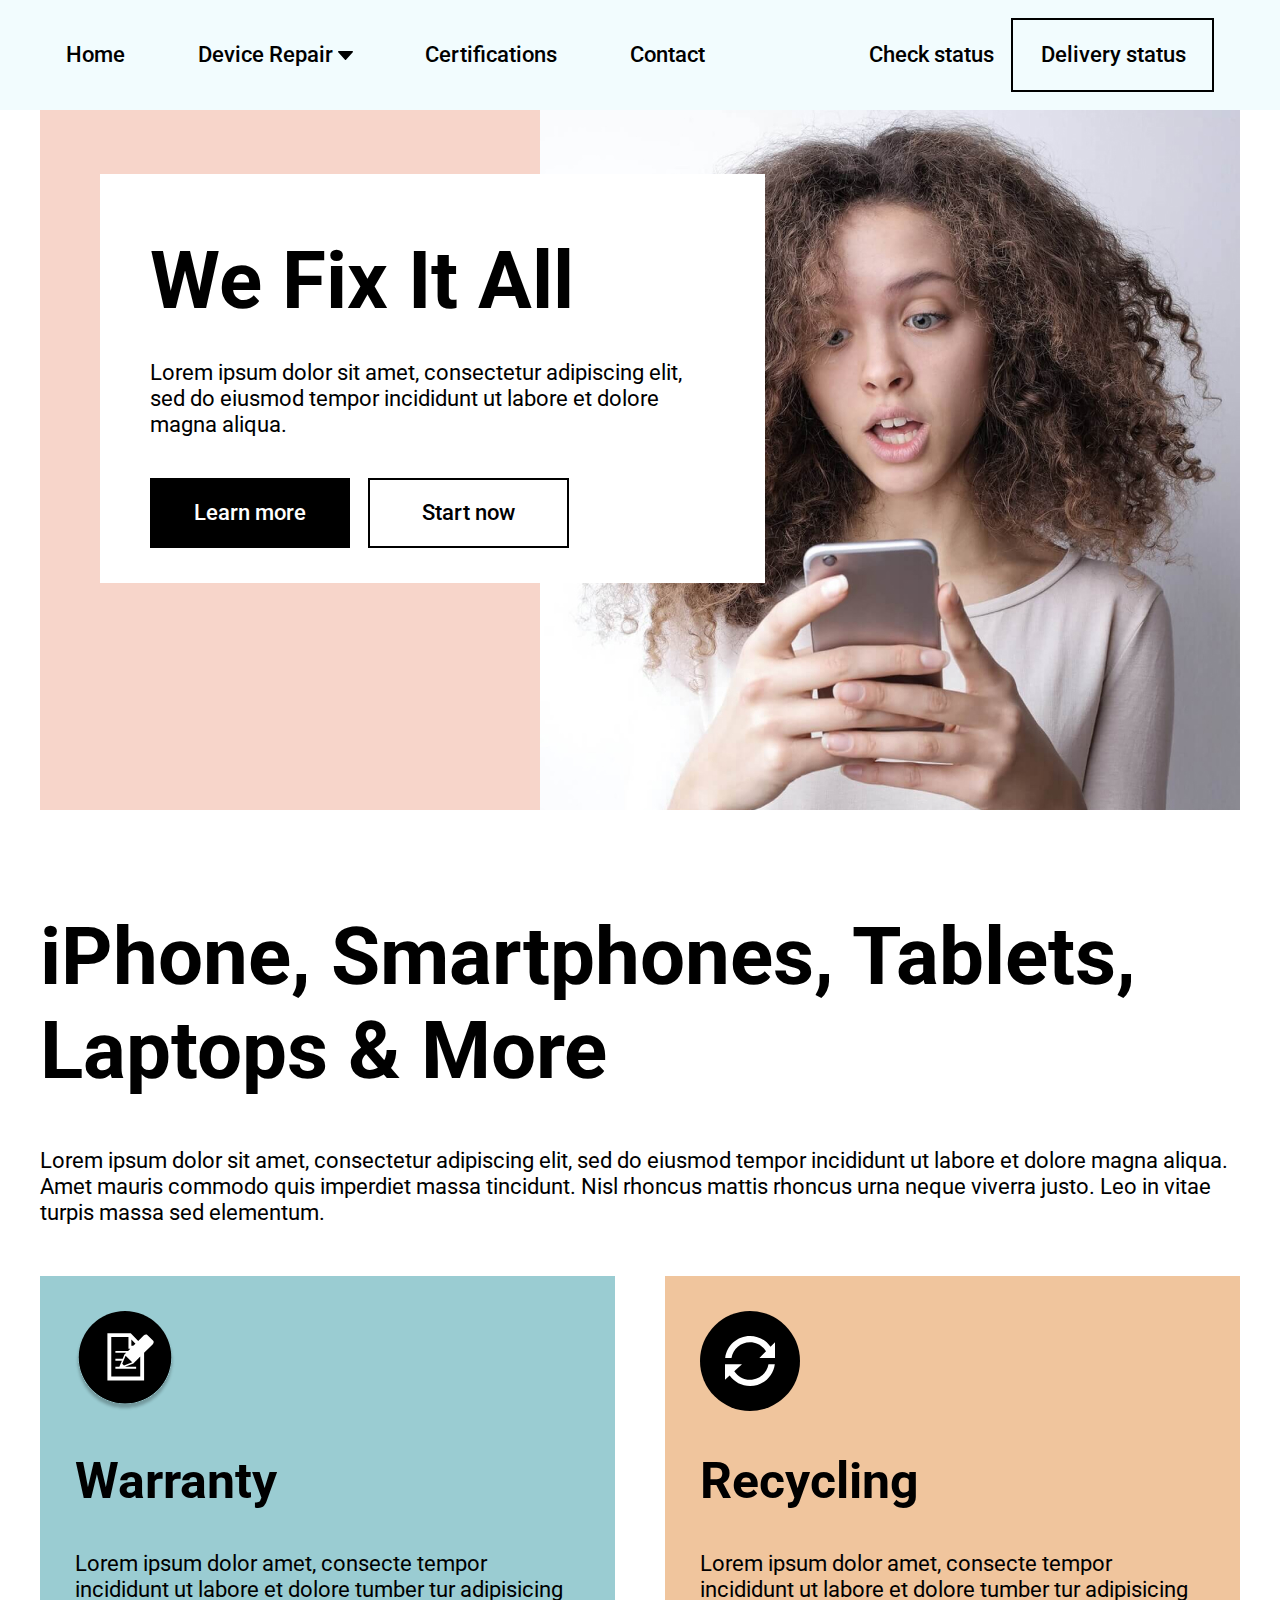
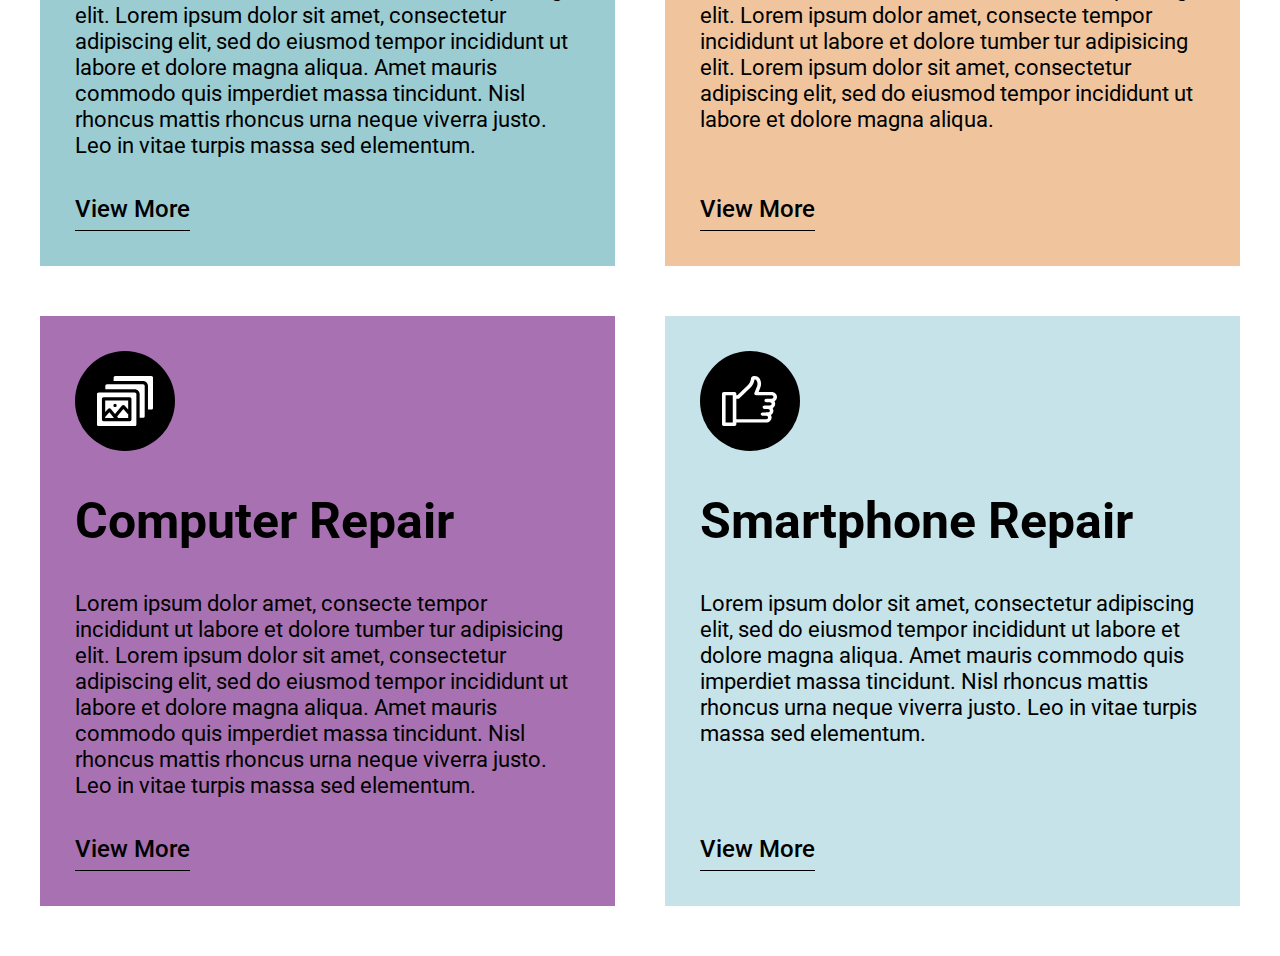
==== index.html @ 1bab93e0 "Made responsive design of cards section" ====
<!DOCTYPE html>
<html lang="en">
<head>
	<meta charset="UTF-8">
	<meta http-equiv="X-UA-Compatible" content="IE=edge">
	<meta name="viewport" content="width=device-width, initial-scale=1.0">
	<meta name="description" content="A webpage about fixing laptops, mobile phones and tablets">
	<title>We Fix It All</title>

	<link rel="preconnect" href="https://fonts.googleapis.com">
	<link rel="preconnect" href="https://fonts.gstatic.com" crossorigin>
	<link href="https://fonts.googleapis.com/css2?family=Roboto:wght@400;500;700&display=swap" rel="stylesheet">

	<link rel="stylesheet" href="css/style.min.css">
</head>
<body>

	<header class="header">
			<div class="container">
				<div class="header__inner">
					<div class="header__menu menu">
						<!-- <a class="menu__list-link" href="#">Home</a> -->
						<nav class="menu__body">
							<ul class="menu__list">
								<li class="menu__list-item">
									<a class="menu__list-link" href="#">Home</a>
								</li>
								<li class="menu__list-item menu__list-item--sublist">
									<a class="menu__list-link" href="#">Device Repair</a>
									<img class="menu__arrow" src="images/header/arrow-down.svg" alt="image">
									<ul class="menu__sublist">
										<li class="menu__sublist-item">
											<a class="menu__sublist-link" href="#">iPhone</a>
										</li>
										<li class="menu__sublist-item">
											<a class="menu__sublist-link" href="#">Google</a>
										</li>
										<li class="menu__sublist-item">
											<a class="menu__sublist-link" href="#">All Smartphones</a>
										</li>
										<li class="menu__sublist-item">
											<a class="menu__sublist-link" href="#">Tablet</a>
										</li>
										<li class="menu__sublist-item">
											<a class="menu__sublist-link" href="#">Computer</a>
										</li>
										<li class="menu__sublist-item">
											<a class="menu__sublist-link" href="#">Game Console</a>
										</li>
										<li class="menu__sublist-item">
											<a class="menu__sublist-link" href="#">Gadgets</a>
										</li>
									</ul>
									<!-- /ul.menu__sublist -->
								</li>
								<li class="menu__list-item">
									<a class="menu__list-link" href="#">Certifications</a>
								</li>
								<li class="menu__list-item">
									<a class="menu__list-link" href="#">Contact</a>
								</li>
							</ul>
							<!-- /menu__list -->
						</nav>
						<!-- /nav.menu__body -->

						<div class="header__buttons">
							<a class="header__btn header__btn--transparent" href="#">Check status</a>
							<a class="header__btn header__btn--border" href="#">Delivery status</a>
						</div>
						<!-- /header__buttons -->
						<div class="menu__burger-icon">
							<span></span>
						</div>
						<!-- /menu__icon -->
					</div>
					<!-- /header__menu -->
			</div>
			<!-- /header__inner -->
		</div>
		<!-- /container -->
	</header>
	<!-- /header.header -->

	<div class="mobile-menu">
		<nav class="mobile-menu__body">
			<ul class="mobile-menu__list">
				<li class="mobile-menu__list-item">
					<a class="mobile-menu__list-link" href="#">Home</a>
				</li>
				<li class="mobile-menu__list-item mobile-menu__list-item--sublist">
					<a class="mobile-menu__list-link" href="#">Device Repair</a>
					<img class="mobile-menu__arrow" src="images/header/arrow-down.svg" alt="image">
					<ul class="mobile-menu__sublist">
						<li class="mobile-menu__sublist-item">
							<a class="mobile-menu__sublist-link" href="#">iPhone</a>
						</li>
						<li class="mobile-menu__sublist-item">
							<a class="mobile-menu__sublist-link" href="#">Google</a>
						</li>
						<li class="mobile-menu__sublist-item">
							<a class="mobile-menu__sublist-link" href="#">All Smartphones</a>
						</li>
						<li class="mobile-menu__sublist-item">
							<a class="mobile-menu__sublist-link" href="#">Tablet</a>
						</li>
						<li class="mobile-menu__sublist-item">
							<a class="mobile-menu__sublist-link" href="#">Computer</a>
						</li>
						<li class="mobile-menu__sublist-item">
							<a class="mobile-menu__sublist-link" href="#">Game Console</a>
						</li>
						<li class="mobile-menu__sublist-item">
							<a class="mobile-menu__sublist-link" href="#">Gadgets</a>
						</li>
					</ul>
					<!-- /ul.mobile-menu__sublist -->
				</li>
				<li class="mobile-menu__list-item">
					<a class="mobile-menu__list-link" href="#">Certifications</a>
				</li>
				<li class="mobile-menu__list-item">
					<a class="mobile-menu__list-link" href="#">Contact</a>
				</li>
			</ul>
			<!-- /menu__list -->
		</nav>
		<!-- /nav.menu__body -->
	
		<div class="mobile-menu__buttons">
			<a class="mobile-menu__btn mobile-menu__btn--transparent" href="#">Check status</a>
			<a class="mobile-menu__btn mobile-menu__btn--border" href="#">Delivery status</a>
		</div>
		<!-- /mobile-menu__buttons -->
	</div>
	<!-- /mobile__menu -->

	<main class="main">

		<section class="hero">
			<div class="container">
				<div class="hero__inner">
					<div class="hero__box">
						<div class="hero__item hero__item--pink"></div>
						<div class="hero__item">
							<img class="hero__item-img" src="images/hero/1.jpg" alt="image">
						</div>
						<!-- /hero__item -->
					</div>
					<!-- /hero__box -->
					<div class="hero__info">
						<h1 class="hero__title title">We Fix It All</h1>
						<p class="hero__text text">Lorem ipsum dolor sit amet, consectetur adipiscing elit, sed do eiusmod tempor incididunt ut labore et dolore magna aliqua.</p>
						<div class="hero__buttons">
							<a class="hero__btn hero__btn-black" href="#">Learn more</a>
							<a class="hero__btn hero__btn-white" href="#">Start now</a>
						</div>
						<!-- /hero__buttons -->
					</div>
					<!-- /hero__info -->
				</div>
				<!-- /hero__inner -->
			</div>
			<!-- /container -->
		</section>
		<!-- /section.hero -->

		<section class="cards">
			<div class="container">
				<h2 class="cards__title title">iPhone, Smartphones, Tablets, Laptops & More</h2>
				<p class="cards__text text">Lorem ipsum dolor sit amet, consectetur adipiscing elit, sed do eiusmod  tempor incididunt ut labore et dolore magna aliqua. Amet mauris commodo  quis imperdiet massa tincidunt. Nisl rhoncus mattis rhoncus urna neque viverra justo.  Leo in vitae turpis massa sed elementum.</p>
		
				<div class="cards__items">
					<div class="cards__item cards__item--darkgreen">
						<img class="cards__item-logo" src="images/cards/1.svg" alt="image">
						<h3 class="cards__item-title">Warranty</h3>
						<p class="cards__item-text text">Lorem ipsum dolor amet, consecte tempor incididunt ut labore et dolore tumber tur adipisicing elit. Lorem ipsum dolor sit amet, consectetur adipiscing elit, sed do eiusmod tempor incididunt ut labore et dolore magna aliqua. Amet mauris commodo quis imperdiet massa tincidunt. Nisl rhoncus mattis rhoncus urna neque viverra justo. Leo in vitae turpis massa sed elementum.</p>
						<a class="cards__item-link" href="#">View More</a>
					</div>
					<!-- /cards__item -->
					<div class="cards__item cards__item--orange">
						<img class="cards__item-logo" src="images/cards/2.svg" alt="image">
						<h3 class="cards__item-title">Recycling</h3>
						<p class="cards__item-text text">Lorem ipsum dolor amet, consecte tempor incididunt ut labore et dolore tumber tur adipisicing elit. Lorem ipsum dolor amet, consecte tempor incididunt ut labore et dolore tumber tur adipisicing elit. Lorem ipsum dolor sit amet, consectetur adipiscing elit, sed do eiusmod tempor incididunt ut labore et dolore magna aliqua.</p>
						<a class="cards__item-link" href="#">View More</a>
					</div>
					<!-- /cards__item -->
					<div class="cards__item cards__item--purple">
						<img class="cards__item-logo" src="images/cards/3.svg" alt="image">
						<h3 class="cards__item-title">Computer Repair</h3>
						<p class="cards__item-text text">Lorem ipsum dolor amet, consecte tempor incididunt ut labore et dolore tumber tur adipisicing elit.
							Lorem ipsum dolor sit amet, consectetur adipiscing elit, sed do eiusmod tempor incididunt ut labore et dolore magna aliqua. Amet mauris commodo quis imperdiet massa tincidunt. Nisl rhoncus mattis rhoncus urna neque viverra justo. Leo in vitae turpis massa sed elementum.</p>
						<a class="cards__item-link" href="#">View More</a>
					</div>
					<!-- /cards__item -->
					<div class="cards__item cards__item--lightgreen">
						<img class="cards__item-logo" src="images/cards/4.svg" alt="image">
						<h3 class="cards__item-title">Smartphone Repair</h3>
						<p class="cards__item-text text">Lorem ipsum dolor sit amet, consectetur adipiscing elit, sed do eiusmod tempor incididunt ut labore et dolore magna aliqua. Amet mauris commodo quis imperdiet massa tincidunt. Nisl rhoncus mattis rhoncus urna neque viverra justo. Leo in vitae turpis massa sed elementum.</p>
						<a class="cards__item-link" href="#">View More</a>
					</div>
					<!-- /cards__item -->
				</div>
				<!-- /cards__items -->
			</div>
			<!-- /container -->
		</section>
		<!-- /section.cards -->

	</main>
	<!-- /main.main -->
	
	

	<script src="js/main.min.js"></script>
</body>
</html>
---- css/style.min.css ----
.slick-slider{position:relative;display:block;-webkit-box-sizing:border-box;box-sizing:border-box;-webkit-user-select:none;-moz-user-select:none;-ms-user-select:none;user-select:none;-webkit-touch-callout:none;-khtml-user-select:none;-ms-touch-action:pan-y;touch-action:pan-y;-webkit-tap-highlight-color:transparent}.slick-list{position:relative;display:block;overflow:hidden;margin:0;padding:0}.slick-list:focus{outline:none}.slick-list.dragging{cursor:pointer;cursor:hand}.slick-slider .slick-track,.slick-slider .slick-list{-webkit-transform:translate3d(0, 0, 0);-ms-transform:translate3d(0, 0, 0);transform:translate3d(0, 0, 0)}.slick-track{position:relative;top:0;left:0;display:block;margin-left:auto;margin-right:auto}.slick-track:before,.slick-track:after{display:table;content:''}.slick-track:after{clear:both}.slick-loading .slick-track{visibility:hidden}.slick-slide{display:none;float:left;height:100%;min-height:1px}[dir='rtl'] .slick-slide{float:right}.slick-slide img{display:block}.slick-slide.slick-loading img{display:none}.slick-slide.dragging img{pointer-events:none}.slick-initialized .slick-slide{display:block}.slick-loading .slick-slide{visibility:hidden}.slick-vertical .slick-slide{display:block;height:auto;border:1px solid transparent}.slick-arrow.slick-hidden{display:none}

.hero__title,.cards__title,.gudget__title,.services__title,.clients__title,.repairs__title,.contact__title{font-size:80px;line-height:94px;font-weight:700}.hero__text,.cards__text,.cards__item-text,.gudget__text,.gudget__subtitle,.services__text,.services__picture-text,.repairs__text{font-weight:400;font-size:22px;line-height:26px}.cards__item-link,.services__link,.clients__link,.repairs__link{position:relative;font-weight:500;font-size:24px;line-height:28px;padding-bottom:8px;color:#000}html{-webkit-box-sizing:border-box;box-sizing:border-box}*,*::after,*::before{-webkit-box-sizing:inherit;box-sizing:inherit}ul[class],ol[class]{padding:0}body,h1,h2,h3,h4,h5,h6,p,ul,ol,li,figure,figcaption,blockquote,dl,dd{margin:0}ul[class]{list-style:none}img{max-width:100%;display:block}input,button,textarea,select{font:inherit}a{text-decoration:none}html{scroll-behavior:smooth}body{font-family:"Roboto",sans-serif;font-size:22px;color:#000;line-height:26px}.container{max-width:1230px;margin:0 auto;padding:0 15px}.lock{overflow:hidden}.mobile-menu{z-index:4;height:100vh;position:absolute;top:0;left:-1000px;-webkit-transform:translateX(-50%);-ms-transform:translateX(-50%);transform:translateX(-50%);text-align:center;padding:76px 15px;background-color:#F2FCFE;width:100%;-webkit-transition:left .4s;-o-transition:left .4s;transition:left .4s;overflow-y:auto}.mobile-menu__list-item{margin-bottom:25px}.mobile-menu__list-link{color:#000;font-weight:500}.mobile-menu__list-item--sublist{position:relative;display:-webkit-box;display:-ms-flexbox;display:flex;margin:0 auto 25px auto;-webkit-box-align:center;-ms-flex-align:center;align-items:center;-webkit-box-pack:center;-ms-flex-pack:center;justify-content:center}.mobile-menu__sublist{position:absolute;top:100%;background-color:#fff;padding:41px 26px 29px 31px !important;width:220px;border-radius:10px;opacity:0;visibility:hidden;pointer-events:none;-webkit-transition:all .4s ease 0s;-o-transition:all .4s ease 0s;transition:all .4s ease 0s;-webkit-transform:translateY(30px);-ms-transform:translateY(30px);transform:translateY(30px)}.mobile-menu__sublist-item{margin-bottom:8px}.mobile-menu__sublist-item:last-child{margin-bottom:0}.mobile-menu__sublist-link{color:#000}.mobile-menu__arrow{-webkit-transition:all .3s;-o-transition:all .3s;transition:all .3s;margin:0 0 0 5px}.mobile-menu__buttons{display:-webkit-box;display:-ms-flexbox;display:flex;-webkit-box-align:center;-ms-flex-align:center;align-items:center;-webkit-box-pack:center;-ms-flex-pack:center;justify-content:center}.mobile-menu__btn{margin-right:17px;color:#000;font-weight:500}.mobile-menu__btn:last-child{margin-right:0}.mobile-menu__btn--border{border:2px solid #000;padding:12px 15px}._visible{left:50%}.header{background-color:#F2FCFE}.header__inner{min-height:100px;padding:0 26px}.header__buttons{display:-webkit-box;display:-ms-flexbox;display:flex;-webkit-box-align:center;-ms-flex-align:center;align-items:center;white-space:nowrap}.header__buttons{padding-left:50px}.header__btn{color:inherit;margin-right:17px;font-weight:500;-webkit-transition:hover .5s;-o-transition:hover .5s;transition:hover .5s}.header__btn:hover{text-decoration:underline}.header__btn:last-child{margin-right:0}.header__btn--border{border:2px solid #000;padding:22px 26px 22px 28px}.menu{display:-webkit-box;display:-ms-flexbox;display:flex;-webkit-box-align:center;-ms-flex-align:center;align-items:center;-webkit-box-pack:justify;-ms-flex-pack:justify;justify-content:space-between;padding:18px 0}.menu__body{width:639px}.menu__list{display:-webkit-box;display:-ms-flexbox;display:flex;-webkit-box-align:center;-ms-flex-align:center;align-items:center;-webkit-box-pack:justify;-ms-flex-pack:justify;justify-content:space-between}.menu__list-item{position:relative;margin-right:15px;-webkit-transition:all .5s;-o-transition:all .5s;transition:all .5s}.menu__list-item:last-child{margin-right:0}.menu__list-link{color:inherit;font-weight:500;-webkit-transition:.5s;-o-transition:.5s;transition:.5s}.menu__list-link:hover{text-decoration:underline}.menu__list-item--sublist{position:relative;display:-webkit-box;display:-ms-flexbox;display:flex;-webkit-box-align:center;-ms-flex-align:center;align-items:center}.menu__sublist{position:absolute;z-index:10;top:100%;right:-53px;background-color:#fff;padding:41px 26px 29px 31px !important;width:220px;border-radius:10px;opacity:0;visibility:hidden;pointer-events:none;-webkit-transition:all .4s ease 0s;-o-transition:all .4s ease 0s;transition:all .4s ease 0s;-webkit-transform:translateY(30px);-ms-transform:translateY(30px);transform:translateY(30px)}.menu__sublist-item{margin-bottom:8px}.menu__sublist-item:last-child{margin-bottom:0}.menu__sublist-link{color:inherit}.menu__sublist-link:hover{text-decoration:underline}.menu__burger-icon{display:none}.menu__arrow{margin-left:5px;cursor:pointer;-webkit-transition:-webkit-transform .3s;transition:-webkit-transform .3s;-o-transition:transform .3s;transition:transform .3s;transition:transform .3s, -webkit-transform .3s}body._pc .menu__list>li:hover .menu__sublist{opacity:1;visibility:visible;-webkit-transform:translateY(0);-ms-transform:translateY(0);transform:translateY(0);pointer-events:all}body._touch .menu__list>li.menu__list-item--active .menu__sublist{opacity:1;visibility:visible;-webkit-transform:translateY(0);-ms-transform:translateY(0);transform:translateY(0);pointer-events:all}body._touch .menu__list>li.menu__list-item--active .menu__arrow{-webkit-transform:rotate(-180deg);-ms-transform:rotate(-180deg);transform:rotate(-180deg)}body._touch .mobile-menu__list>li.mobile-menu__list-item--active .mobile-menu__sublist{opacity:1;visibility:visible;-webkit-transform:translateY(0);-ms-transform:translateY(0);transform:translateY(0);pointer-events:all}body._touch .mobile-menu__list>li.mobile-menu__list-item--active .mobile-menu__arrow{-webkit-transform:rotate(-180deg);-ms-transform:rotate(-180deg);transform:rotate(-180deg)}.hero{padding-bottom:50px}.hero__inner{position:relative}.hero__box{display:-webkit-box;display:-ms-flexbox;display:flex}.hero__item--pink{width:500px;height:700px;background-color:rgba(241,178,158,0.55)}.hero__item-img{max-width:700px}.hero__info{position:absolute;top:64px;left:60px;width:665px;background-color:#fff;padding:60px 75px 35px 50px}.hero__title{margin-bottom:32px}.hero__text{max-width:540px;margin-bottom:40px}.hero__btn{font-weight:500;line-height:26px;display:inline-block}.hero__btn:hover{text-decoration:underline}.hero__btn-black{padding:22px 44px;background-color:#000;color:#fff;margin-right:13px}.hero__btn-white{color:#000;background-color:#fff;padding:20px 52px;border:2px solid #000}.cards{padding-top:50px;padding-bottom:50px}.cards__title{margin-bottom:50px}.cards__text{margin-bottom:50px}.cards__items{display:-ms-grid;display:grid;-ms-grid-columns:(1fr)[2];grid-template-columns:repeat(2, 1fr);-ms-grid-rows:(1fr)[2];grid-template-rows:repeat(2, 1fr);gap:50px}.cards__item{max-width:575px;padding:35px;display:-webkit-box;display:-ms-flexbox;display:flex;-webkit-box-orient:vertical;-webkit-box-direction:normal;-ms-flex-direction:column;flex-direction:column}.cards__item-logo{margin-bottom:40px;width:100px;height:100px}.cards__item-title{font-weight:700;font-size:50px;line-height:60px;margin-bottom:40px;-webkit-box-flex:0;-ms-flex:0 0 auto;flex:0 0 auto}.cards__item-text{margin-bottom:36px;-webkit-box-flex:1;-ms-flex:1 0 auto;flex:1 0 auto}.cards__item-link{-webkit-box-flex:0;-ms-flex:0 0 auto;flex:0 0 auto}.cards__item-link::after{content:'';position:absolute;bottom:0;left:0;height:1px;width:115px;background-color:#000}.cards__item-link:hover{text-decoration:none}.cards__item--darkgreen{background-color:#9ACCD2}.cards__item--orange{background-color:#F0C59D}.cards__item--purple{background-color:#A871B1}.cards__item--lightgreen{background-color:#C5E3E8}.cards__item-link:hover::after{display:none}.gudget{padding-top:50px;padding-bottom:50px}.gudget__inner{display:-webkit-box;display:-ms-flexbox;display:flex;-webkit-box-pack:justify;-ms-flex-pack:justify;justify-content:space-between;-webkit-box-align:start;-ms-flex-align:start;align-items:flex-start}.gudget__item--1{padding:100px 0 46px 25px;max-width:550px}.gudget__title{margin-bottom:60px}.gudget__text--1{padding-bottom:25px;border-bottom:1px solid #000;margin-bottom:33px}.gudget__subtitle{font-weight:700;margin-bottom:25px}.gudget__text--2{margin-bottom:40px}.gudget__images{display:-webkit-box;display:-ms-flexbox;display:flex;-webkit-box-pack:justify;-ms-flex-pack:justify;justify-content:space-between;-webkit-box-align:center;-ms-flex-align:center;align-items:center}.services{padding-top:50px;padding-bottom:50px}.services__header{background-color:#F0C59D;padding:40px 0}.services__box{padding:0 13px 0 39px;display:-webkit-box;display:-ms-flexbox;display:flex}.services__title{max-width:560px;margin-right:13px}.services__text-box{max-width:554px}.services__text{margin-bottom:34px}.services__link{border-bottom:1px solid #000}.services__link:hover{text-decoration:none;border-bottom:none}.services__slider{margin-top:100px;margin-bottom:100px}.services__picture{border:50px solid #65C5D2;padding:62px 23px 62px 15px;display:-webkit-box;display:-ms-flexbox;display:flex;-webkit-box-pack:justify;-ms-flex-pack:justify;justify-content:space-between;-webkit-box-align:center;-ms-flex-align:center;align-items:center}.services__picture-textbox{max-width:527px}.services__picture-title{font-weight:700;font-size:50px;line-height:58px;margin-bottom:67px}.services__picture-text{margin-bottom:44px}.services__picture-btn{display:inline-block;background-color:#000;color:#fff;padding:22px 44px}.services__picture-btn:hover{text-decoration:underline}.clients{padding-top:50px;padding-bottom:50px}.clients__title{text-align:center;margin-bottom:44px}.clients__text{max-width:1150px;margin-left:15px;margin-right:35px;margin-bottom:66px}.clients__images{display:-webkit-box;display:-ms-flexbox;display:flex;-webkit-box-pack:justify;-ms-flex-pack:justify;justify-content:space-between;-webkit-box-align:center;-ms-flex-align:center;align-items:center;margin:0 44px 44px 44px}.clients__link-box{text-align:center}.clients__link{margin-bottom:11px;text-align:center;display:inline-block}.clients__link::after{content:'';position:absolute;left:0;bottom:0;background-color:#000;height:1px;width:103px}.clients__link:hover::after{height:0}.repairs{padding-top:50px;padding-bottom:65px}.repairs__top{display:-webkit-box;display:-ms-flexbox;display:flex;-webkit-box-pack:justify;-ms-flex-pack:justify;justify-content:space-between;-webkit-box-align:center;-ms-flex-align:center;align-items:center;margin-bottom:100px}.repairs__top-textbox{margin-right:27px;max-width:540px}.repairs__title{margin-bottom:22px}.repairs__text{margin-bottom:28px}.repairs__link{padding-bottom:15px;border-bottom:1px solid #000;display:inline-block}.repairs__link:hover{border:none}.repairs__images{display:-webkit-box;display:-ms-flexbox;display:flex;-webkit-box-pack:justify;-ms-flex-pack:justify;justify-content:space-between;-webkit-box-align:center;-ms-flex-align:center;align-items:center;margin-bottom:100px}.accordion{margin-left:100px;margin-right:100px}.accordion__item{padding-bottom:40px;border-bottom:1px solid #C4C4C4;margin-bottom:40px}.accordion__item:last-child{margin-bottom:0}.accordion__item-titlebox{display:-webkit-box;display:-ms-flexbox;display:flex;-webkit-box-pack:justify;-ms-flex-pack:justify;justify-content:space-between;-webkit-box-align:center;-ms-flex-align:center;align-items:center;cursor:pointer}.accordion__item-btns{display:-webkit-box;display:-ms-flexbox;display:flex;-webkit-box-align:center;-ms-flex-align:center;align-items:center}.accordion__item-title{font-weight:700;font-size:50px;line-height:58px}.accordion__item-article{margin-right:5px;margin-left:10px}.accordion__item-arrow{cursor:pointer;-webkit-transition:all .3s;-o-transition:all .3s;transition:all .3s}.accordion__item-content{padding-top:20px;max-height:0;overflow:hidden;background-color:transparent;-webkit-transition:max-height .3s ease-out;-o-transition:max-height .3s ease-out;transition:max-height .3s ease-out}.accordion__item-subtitle{font-weight:700;margin-bottom:10px}.accordion__item-text{margin-bottom:20px}.arrow--active{-webkit-transform:rotate(180deg);-ms-transform:rotate(180deg);transform:rotate(180deg)}.contact{padding-top:73px;padding-bottom:58px;background-color:#F3E7E7}.contact__form{background-color:#fff;max-width:600px;padding:37px 25px 29px 25px}.contact__title{margin-bottom:45px}.contact__label-box{margin-bottom:28px;margin-left:29px}.contact__label{font-weight:500}.contact__input{border:none;border-bottom:1px solid #000;margin-bottom:37px;width:500px;padding:13px 15px;font-weight:500;margin-left:25px}.contact__form-btn{color:#fff;background-color:#000;border:none;cursor:pointer;margin:0 auto;display:block;width:500px;padding:16px 0}.contact__form-btn:hover{text-decoration:underline}.footer{padding-top:50px;padding-bottom:50px;background-color:#C5E3E8}.footer__title{font-weight:500;font-size:50px;line-height:59px;color:#000;margin-bottom:32px}.footer__top{padding-bottom:100px;border-bottom:1px solid #000;margin-bottom:28px}.footer__top-row{display:-webkit-box;display:-ms-flexbox;display:flex;-webkit-box-pack:justify;-ms-flex-pack:justify;justify-content:space-between;-webkit-box-align:start;-ms-flex-align:start;align-items:flex-start}.footer__top-contact{max-width:248px}.footer__link{color:#000;display:block}.footer__link:hover{text-decoration:underline}.footer__top-items{display:-webkit-box;display:-ms-flexbox;display:flex}.footer__links--1{margin-right:95px}.footer__links--2{margin-right:138px}.footer__bottom{display:-webkit-box;display:-ms-flexbox;display:flex;-webkit-box-pack:justify;-ms-flex-pack:justify;justify-content:space-between;-webkit-box-align:center;-ms-flex-align:center;align-items:center}@media (max-width: 1090px){.header__inner{padding:0}}@media (max-width: 1000px){.header__btn--border{padding:12px 15px 12px 15px}}@media (max-width: 882px){.menu__body{display:none}.header__buttons{padding-left:0;display:none}.header__menu{padding:0}.menu__burger-icon{display:block;z-index:5;position:relative;width:30px;height:18px;cursor:pointer;justify-self:flex-end;margin-left:auto;margin-top:36px}.menu__burger-icon span,.menu__burger-icon::before,.menu__burger-icon::after{position:absolute;right:0;height:10%;width:100%;-webkit-transition:all .3s;-o-transition:all .3s;transition:all .3s;background-color:#000}.menu__burger-icon::before,.menu__burger-icon::after{content:''}.menu__burger-icon::before{top:0}.menu__burger-icon::after{bottom:0}.menu__burger-icon span{top:50%;-webkit-transform:translateY(-50%);-ms-transform:translateY(-50%);transform:translateY(-50%)}.hero__inner{display:-webkit-box;display:-ms-flexbox;display:flex;-webkit-box-orient:vertical;-webkit-box-direction:normal;-ms-flex-direction:column;flex-direction:column}.hero__item--pink{display:none}.hero__box{-webkit-box-pack:center;-ms-flex-pack:center;justify-content:center}.hero__info{-webkit-box-ordinal-group:0;-ms-flex-order:-1;order:-1;position:relative;top:0;right:0;left:0;bottom:0;margin:50px auto;width:100%;padding:0;text-align:center}.hero__text{max-width:100%}.cards__title{text-align:center;font-size:70px;line-height:80px;margin-bottom:40px}.cards__text{text-align:center;font-size:21px;line-height:25px;margin-bottom:40px}}@media (max-width: 783px){.cards__items{-ms-grid-columns:(1fr)[1];grid-template-columns:repeat(1, 1fr);-ms-grid-rows:(1fr)[1];grid-template-rows:repeat(1, 1fr);gap:35px}.cards__item{max-width:100%}}@media (max-width: 743px){.hero{padding-bottom:25px}.hero__item-img{max-width:100%}.cards{padding-top:25px;padding-bottom:25px}.cards__title{text-align:center;font-size:64px;line-height:72px;margin-bottom:35px}}@media (max-width: 665px){.cards__title{font-size:54px;line-height:59px}.cards__text{margin-bottom:25px}}@media (max-width: 565px){.cards__title{font-size:47px;line-height:54px;margin-bottom:30px}.cards__text{font-size:20px;line-height:24px}.cards__item-logo{margin-bottom:30px}.cards__item-title{font-size:47px;line-height:55px;margin-bottom:30px}.cards__item-text{font-size:21px;margin-bottom:30px}}@media (max-width: 493px){.cards__title{font-size:40px;line-height:45px}}@media (max-width: 465px){.header__inner{min-height:0}.header__menu{padding-bottom:34px}.hero__info{margin:35px auto}.hero__title{font-size:70px;margin-bottom:14px}.hero__text{font-size:21px;line-height:23px;margin-bottom:30px}.hero__btn{line-height:18px;padding:20px 44px}.hero__btn-white{padding:18px 44px}}@media (max-width: 437px){.hero__buttons{display:-webkit-box;display:-ms-flexbox;display:flex;-webkit-box-orient:vertical;-webkit-box-direction:normal;-ms-flex-direction:column;flex-direction:column}.hero__btn-black{margin-bottom:20px;margin-right:0}.cards__title{font-size:36px;line-height:42px;margin-bottom:25px}.cards__text{font-size:18px;line-height:22px}.cards__item-logo{margin-bottom:20px;width:85px;height:85px}.cards__item-title{font-size:44px;line-height:46px;margin-bottom:20px}.cards__item-text{font-size:18px;margin-bottom:20px}.cards__item-link{font-size:22px}.cards__item-link::after{width:106px}}@media (max-width: 410px){.hero{padding-bottom:25px}.hero__title{font-size:64px;margin-bottom:10px}.hero__text{font-size:19px;line-height:21px;margin-bottom:25px}.hero__btn{font-size:20px}}@media (max-width: 388px){.cards__title{font-size:31px;line-height:35px}.cards__text{margin-bottom:20px}.cards__item{padding:30px}.cards__item-logo{margin-bottom:15px;width:80px;height:80px}.cards__item-title{font-size:40px;line-height:46px;margin-bottom:20px}}@media (max-width: 370px){.mobile-menu__btn{font-size:20px}.mobile-menu__btn--border{padding:10px}.hero__title{font-size:58px;margin-bottom:10px}.hero__info{margin:10px auto 30px auto}.hero__text{font-size:19px;line-height:21px;margin-bottom:25px}}@media (max-width: 338px){.hero__title{font-size:54px;margin-bottom:10px}.hero__text{font-size:19px;line-height:21px;margin-bottom:25px}.cards__title{font-size:26px;line-height:31px;margin-bottom:22px}.cards__item{padding:25px}}
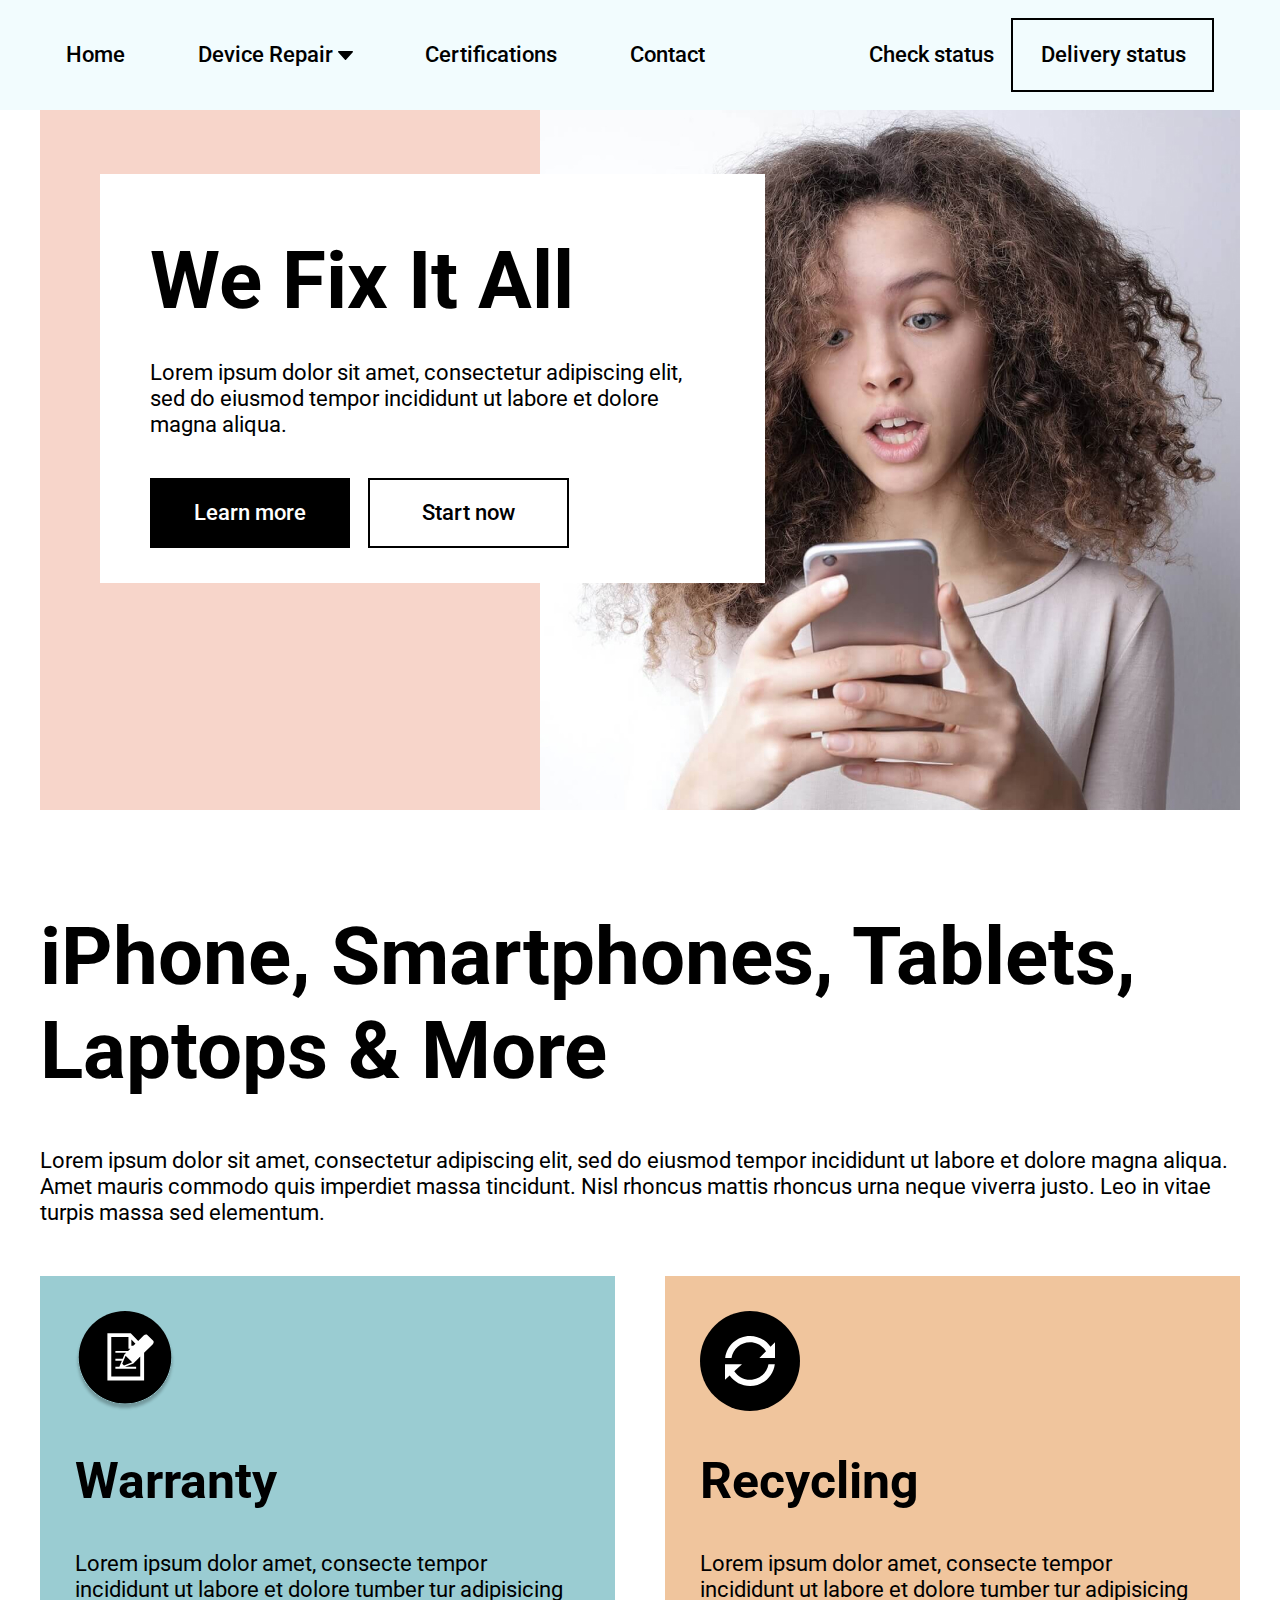
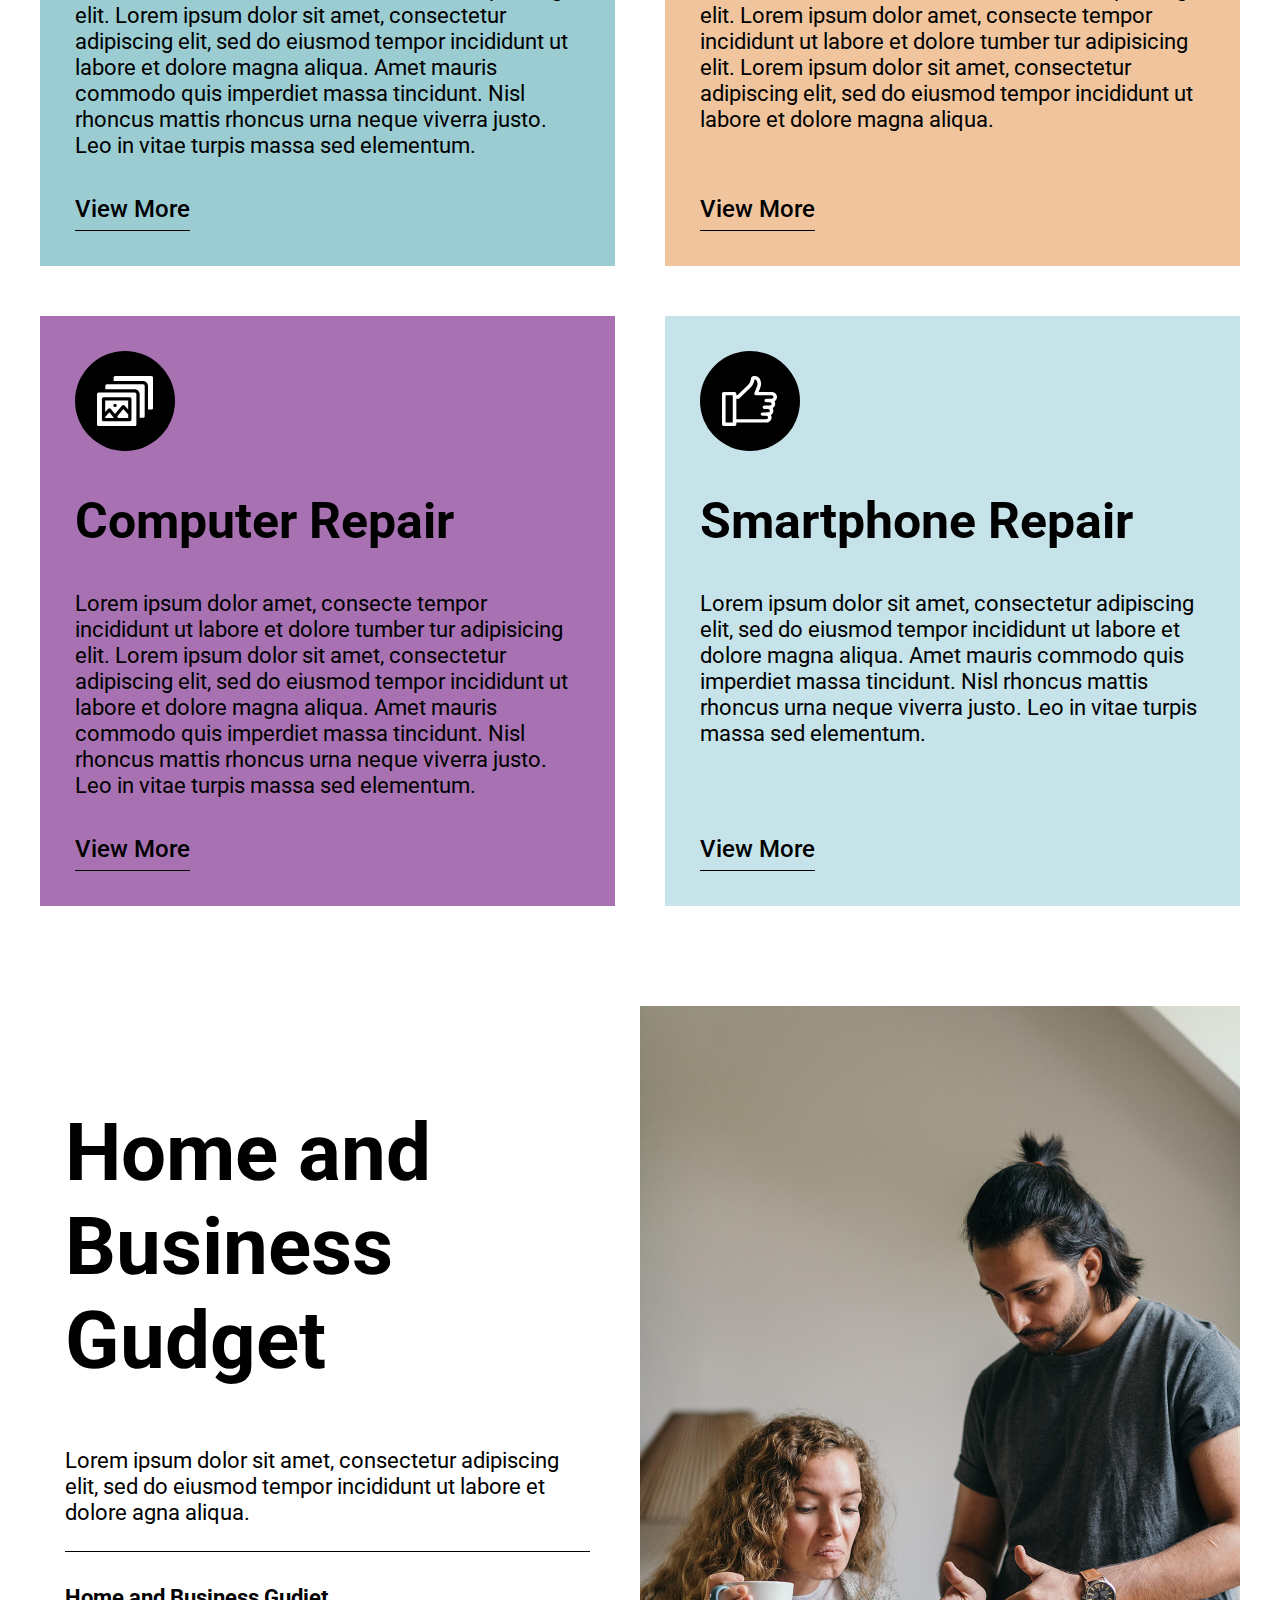
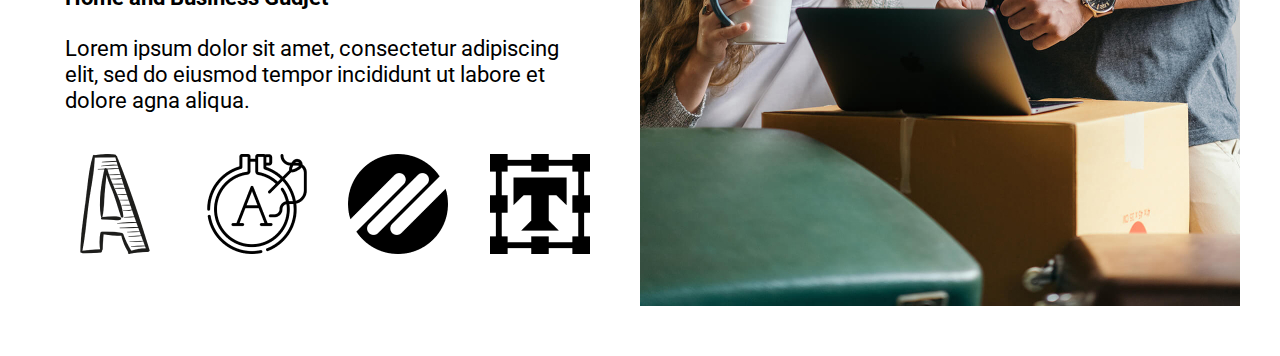
==== commit 0bd38a17: "Made responsive design of the gudget section" ====
--- a/index.html
+++ b/index.html
@@ -207,6 +207,33 @@
 		</section>
 		<!-- /section.cards -->
 
+		<section class="gudget">
+			<div class="container">
+				<div class="gudget__inner">
+					<div class="gudget__item gudget__item--1">
+						<h2 class="gudget__title">Home and Business Gudget</h2>
+						<p class="gudget__text gudget__text--1">Lorem ipsum dolor sit amet, consectetur adipiscing elit, sed do eiusmod tempor incididunt ut labore et dolore  agna aliqua.</p>
+						<h6 class="gudget__subtitle">Home and  Business Gudjet</h6>
+						<p class="gudget__text gudget__text--2">Lorem ipsum dolor sit amet, consectetur adipiscing elit, sed do eiusmod tempor incididunt ut labore et dolore  agna aliqua.</p>
+						<div class="gudget__images">
+							<img class="gudget__item-img--small" src="images/gudget/1.png" alt="image">
+							<img class="gudget__item-img--small" src="images/gudget/2.png" alt="image">
+							<img class="gudget__item-img--small" src="images/gudget/3.png" alt="image">
+							<img class="gudget__item-img--small" src="images/gudget/4.png" alt="image">
+						</div>
+						<!-- /gudget__images -->
+					</div>
+					<!-- /gudget__item -->
+					<div class="gudget__item gudget__item--2">
+						<img class="gudget__item-img" src="images/gudget/5.jpg" alt="image">
+					</div>
+				</div>	
+				<!-- /gudget__inner -->
+			</div>
+			<!-- /container -->
+		</section>
+		<!-- /section.gudget -->
+
 	</main>
 	<!-- /main.main -->
 	
--- a/css/style.min.css
+++ b/css/style.min.css
@@ -1,3 +1,3 @@
 .slick-slider{position:relative;display:block;-webkit-box-sizing:border-box;box-sizing:border-box;-webkit-user-select:none;-moz-user-select:none;-ms-user-select:none;user-select:none;-webkit-touch-callout:none;-khtml-user-select:none;-ms-touch-action:pan-y;touch-action:pan-y;-webkit-tap-highlight-color:transparent}.slick-list{position:relative;display:block;overflow:hidden;margin:0;padding:0}.slick-list:focus{outline:none}.slick-list.dragging{cursor:pointer;cursor:hand}.slick-slider .slick-track,.slick-slider .slick-list{-webkit-transform:translate3d(0, 0, 0);-ms-transform:translate3d(0, 0, 0);transform:translate3d(0, 0, 0)}.slick-track{position:relative;top:0;left:0;display:block;margin-left:auto;margin-right:auto}.slick-track:before,.slick-track:after{display:table;content:''}.slick-track:after{clear:both}.slick-loading .slick-track{visibility:hidden}.slick-slide{display:none;float:left;height:100%;min-height:1px}[dir='rtl'] .slick-slide{float:right}.slick-slide img{display:block}.slick-slide.slick-loading img{display:none}.slick-slide.dragging img{pointer-events:none}.slick-initialized .slick-slide{display:block}.slick-loading .slick-slide{visibility:hidden}.slick-vertical .slick-slide{display:block;height:auto;border:1px solid transparent}.slick-arrow.slick-hidden{display:none}
 
-.hero__title,.cards__title,.gudget__title,.services__title,.clients__title,.repairs__title,.contact__title{font-size:80px;line-height:94px;font-weight:700}.hero__text,.cards__text,.cards__item-text,.gudget__text,.gudget__subtitle,.services__text,.services__picture-text,.repairs__text{font-weight:400;font-size:22px;line-height:26px}.cards__item-link,.services__link,.clients__link,.repairs__link{position:relative;font-weight:500;font-size:24px;line-height:28px;padding-bottom:8px;color:#000}html{-webkit-box-sizing:border-box;box-sizing:border-box}*,*::after,*::before{-webkit-box-sizing:inherit;box-sizing:inherit}ul[class],ol[class]{padding:0}body,h1,h2,h3,h4,h5,h6,p,ul,ol,li,figure,figcaption,blockquote,dl,dd{margin:0}ul[class]{list-style:none}img{max-width:100%;display:block}input,button,textarea,select{font:inherit}a{text-decoration:none}html{scroll-behavior:smooth}body{font-family:"Roboto",sans-serif;font-size:22px;color:#000;line-height:26px}.container{max-width:1230px;margin:0 auto;padding:0 15px}.lock{overflow:hidden}.mobile-menu{z-index:4;height:100vh;position:absolute;top:0;left:-1000px;-webkit-transform:translateX(-50%);-ms-transform:translateX(-50%);transform:translateX(-50%);text-align:center;padding:76px 15px;background-color:#F2FCFE;width:100%;-webkit-transition:left .4s;-o-transition:left .4s;transition:left .4s;overflow-y:auto}.mobile-menu__list-item{margin-bottom:25px}.mobile-menu__list-link{color:#000;font-weight:500}.mobile-menu__list-item--sublist{position:relative;display:-webkit-box;display:-ms-flexbox;display:flex;margin:0 auto 25px auto;-webkit-box-align:center;-ms-flex-align:center;align-items:center;-webkit-box-pack:center;-ms-flex-pack:center;justify-content:center}.mobile-menu__sublist{position:absolute;top:100%;background-color:#fff;padding:41px 26px 29px 31px !important;width:220px;border-radius:10px;opacity:0;visibility:hidden;pointer-events:none;-webkit-transition:all .4s ease 0s;-o-transition:all .4s ease 0s;transition:all .4s ease 0s;-webkit-transform:translateY(30px);-ms-transform:translateY(30px);transform:translateY(30px)}.mobile-menu__sublist-item{margin-bottom:8px}.mobile-menu__sublist-item:last-child{margin-bottom:0}.mobile-menu__sublist-link{color:#000}.mobile-menu__arrow{-webkit-transition:all .3s;-o-transition:all .3s;transition:all .3s;margin:0 0 0 5px}.mobile-menu__buttons{display:-webkit-box;display:-ms-flexbox;display:flex;-webkit-box-align:center;-ms-flex-align:center;align-items:center;-webkit-box-pack:center;-ms-flex-pack:center;justify-content:center}.mobile-menu__btn{margin-right:17px;color:#000;font-weight:500}.mobile-menu__btn:last-child{margin-right:0}.mobile-menu__btn--border{border:2px solid #000;padding:12px 15px}._visible{left:50%}.header{background-color:#F2FCFE}.header__inner{min-height:100px;padding:0 26px}.header__buttons{display:-webkit-box;display:-ms-flexbox;display:flex;-webkit-box-align:center;-ms-flex-align:center;align-items:center;white-space:nowrap}.header__buttons{padding-left:50px}.header__btn{color:inherit;margin-right:17px;font-weight:500;-webkit-transition:hover .5s;-o-transition:hover .5s;transition:hover .5s}.header__btn:hover{text-decoration:underline}.header__btn:last-child{margin-right:0}.header__btn--border{border:2px solid #000;padding:22px 26px 22px 28px}.menu{display:-webkit-box;display:-ms-flexbox;display:flex;-webkit-box-align:center;-ms-flex-align:center;align-items:center;-webkit-box-pack:justify;-ms-flex-pack:justify;justify-content:space-between;padding:18px 0}.menu__body{width:639px}.menu__list{display:-webkit-box;display:-ms-flexbox;display:flex;-webkit-box-align:center;-ms-flex-align:center;align-items:center;-webkit-box-pack:justify;-ms-flex-pack:justify;justify-content:space-between}.menu__list-item{position:relative;margin-right:15px;-webkit-transition:all .5s;-o-transition:all .5s;transition:all .5s}.menu__list-item:last-child{margin-right:0}.menu__list-link{color:inherit;font-weight:500;-webkit-transition:.5s;-o-transition:.5s;transition:.5s}.menu__list-link:hover{text-decoration:underline}.menu__list-item--sublist{position:relative;display:-webkit-box;display:-ms-flexbox;display:flex;-webkit-box-align:center;-ms-flex-align:center;align-items:center}.menu__sublist{position:absolute;z-index:10;top:100%;right:-53px;background-color:#fff;padding:41px 26px 29px 31px !important;width:220px;border-radius:10px;opacity:0;visibility:hidden;pointer-events:none;-webkit-transition:all .4s ease 0s;-o-transition:all .4s ease 0s;transition:all .4s ease 0s;-webkit-transform:translateY(30px);-ms-transform:translateY(30px);transform:translateY(30px)}.menu__sublist-item{margin-bottom:8px}.menu__sublist-item:last-child{margin-bottom:0}.menu__sublist-link{color:inherit}.menu__sublist-link:hover{text-decoration:underline}.menu__burger-icon{display:none}.menu__arrow{margin-left:5px;cursor:pointer;-webkit-transition:-webkit-transform .3s;transition:-webkit-transform .3s;-o-transition:transform .3s;transition:transform .3s;transition:transform .3s, -webkit-transform .3s}body._pc .menu__list>li:hover .menu__sublist{opacity:1;visibility:visible;-webkit-transform:translateY(0);-ms-transform:translateY(0);transform:translateY(0);pointer-events:all}body._touch .menu__list>li.menu__list-item--active .menu__sublist{opacity:1;visibility:visible;-webkit-transform:translateY(0);-ms-transform:translateY(0);transform:translateY(0);pointer-events:all}body._touch .menu__list>li.menu__list-item--active .menu__arrow{-webkit-transform:rotate(-180deg);-ms-transform:rotate(-180deg);transform:rotate(-180deg)}body._touch .mobile-menu__list>li.mobile-menu__list-item--active .mobile-menu__sublist{opacity:1;visibility:visible;-webkit-transform:translateY(0);-ms-transform:translateY(0);transform:translateY(0);pointer-events:all}body._touch .mobile-menu__list>li.mobile-menu__list-item--active .mobile-menu__arrow{-webkit-transform:rotate(-180deg);-ms-transform:rotate(-180deg);transform:rotate(-180deg)}.hero{padding-bottom:50px}.hero__inner{position:relative}.hero__box{display:-webkit-box;display:-ms-flexbox;display:flex}.hero__item--pink{width:500px;height:700px;background-color:rgba(241,178,158,0.55)}.hero__item-img{max-width:700px}.hero__info{position:absolute;top:64px;left:60px;width:665px;background-color:#fff;padding:60px 75px 35px 50px}.hero__title{margin-bottom:32px}.hero__text{max-width:540px;margin-bottom:40px}.hero__btn{font-weight:500;line-height:26px;display:inline-block}.hero__btn:hover{text-decoration:underline}.hero__btn-black{padding:22px 44px;background-color:#000;color:#fff;margin-right:13px}.hero__btn-white{color:#000;background-color:#fff;padding:20px 52px;border:2px solid #000}.cards{padding-top:50px;padding-bottom:50px}.cards__title{margin-bottom:50px}.cards__text{margin-bottom:50px}.cards__items{display:-ms-grid;display:grid;-ms-grid-columns:(1fr)[2];grid-template-columns:repeat(2, 1fr);-ms-grid-rows:(1fr)[2];grid-template-rows:repeat(2, 1fr);gap:50px}.cards__item{max-width:575px;padding:35px;display:-webkit-box;display:-ms-flexbox;display:flex;-webkit-box-orient:vertical;-webkit-box-direction:normal;-ms-flex-direction:column;flex-direction:column}.cards__item-logo{margin-bottom:40px;width:100px;height:100px}.cards__item-title{font-weight:700;font-size:50px;line-height:60px;margin-bottom:40px;-webkit-box-flex:0;-ms-flex:0 0 auto;flex:0 0 auto}.cards__item-text{margin-bottom:36px;-webkit-box-flex:1;-ms-flex:1 0 auto;flex:1 0 auto}.cards__item-link{-webkit-box-flex:0;-ms-flex:0 0 auto;flex:0 0 auto}.cards__item-link::after{content:'';position:absolute;bottom:0;left:0;height:1px;width:115px;background-color:#000}.cards__item-link:hover{text-decoration:none}.cards__item--darkgreen{background-color:#9ACCD2}.cards__item--orange{background-color:#F0C59D}.cards__item--purple{background-color:#A871B1}.cards__item--lightgreen{background-color:#C5E3E8}.cards__item-link:hover::after{display:none}.gudget{padding-top:50px;padding-bottom:50px}.gudget__inner{display:-webkit-box;display:-ms-flexbox;display:flex;-webkit-box-pack:justify;-ms-flex-pack:justify;justify-content:space-between;-webkit-box-align:start;-ms-flex-align:start;align-items:flex-start}.gudget__item--1{padding:100px 0 46px 25px;max-width:550px}.gudget__title{margin-bottom:60px}.gudget__text--1{padding-bottom:25px;border-bottom:1px solid #000;margin-bottom:33px}.gudget__subtitle{font-weight:700;margin-bottom:25px}.gudget__text--2{margin-bottom:40px}.gudget__images{display:-webkit-box;display:-ms-flexbox;display:flex;-webkit-box-pack:justify;-ms-flex-pack:justify;justify-content:space-between;-webkit-box-align:center;-ms-flex-align:center;align-items:center}.services{padding-top:50px;padding-bottom:50px}.services__header{background-color:#F0C59D;padding:40px 0}.services__box{padding:0 13px 0 39px;display:-webkit-box;display:-ms-flexbox;display:flex}.services__title{max-width:560px;margin-right:13px}.services__text-box{max-width:554px}.services__text{margin-bottom:34px}.services__link{border-bottom:1px solid #000}.services__link:hover{text-decoration:none;border-bottom:none}.services__slider{margin-top:100px;margin-bottom:100px}.services__picture{border:50px solid #65C5D2;padding:62px 23px 62px 15px;display:-webkit-box;display:-ms-flexbox;display:flex;-webkit-box-pack:justify;-ms-flex-pack:justify;justify-content:space-between;-webkit-box-align:center;-ms-flex-align:center;align-items:center}.services__picture-textbox{max-width:527px}.services__picture-title{font-weight:700;font-size:50px;line-height:58px;margin-bottom:67px}.services__picture-text{margin-bottom:44px}.services__picture-btn{display:inline-block;background-color:#000;color:#fff;padding:22px 44px}.services__picture-btn:hover{text-decoration:underline}.clients{padding-top:50px;padding-bottom:50px}.clients__title{text-align:center;margin-bottom:44px}.clients__text{max-width:1150px;margin-left:15px;margin-right:35px;margin-bottom:66px}.clients__images{display:-webkit-box;display:-ms-flexbox;display:flex;-webkit-box-pack:justify;-ms-flex-pack:justify;justify-content:space-between;-webkit-box-align:center;-ms-flex-align:center;align-items:center;margin:0 44px 44px 44px}.clients__link-box{text-align:center}.clients__link{margin-bottom:11px;text-align:center;display:inline-block}.clients__link::after{content:'';position:absolute;left:0;bottom:0;background-color:#000;height:1px;width:103px}.clients__link:hover::after{height:0}.repairs{padding-top:50px;padding-bottom:65px}.repairs__top{display:-webkit-box;display:-ms-flexbox;display:flex;-webkit-box-pack:justify;-ms-flex-pack:justify;justify-content:space-between;-webkit-box-align:center;-ms-flex-align:center;align-items:center;margin-bottom:100px}.repairs__top-textbox{margin-right:27px;max-width:540px}.repairs__title{margin-bottom:22px}.repairs__text{margin-bottom:28px}.repairs__link{padding-bottom:15px;border-bottom:1px solid #000;display:inline-block}.repairs__link:hover{border:none}.repairs__images{display:-webkit-box;display:-ms-flexbox;display:flex;-webkit-box-pack:justify;-ms-flex-pack:justify;justify-content:space-between;-webkit-box-align:center;-ms-flex-align:center;align-items:center;margin-bottom:100px}.accordion{margin-left:100px;margin-right:100px}.accordion__item{padding-bottom:40px;border-bottom:1px solid #C4C4C4;margin-bottom:40px}.accordion__item:last-child{margin-bottom:0}.accordion__item-titlebox{display:-webkit-box;display:-ms-flexbox;display:flex;-webkit-box-pack:justify;-ms-flex-pack:justify;justify-content:space-between;-webkit-box-align:center;-ms-flex-align:center;align-items:center;cursor:pointer}.accordion__item-btns{display:-webkit-box;display:-ms-flexbox;display:flex;-webkit-box-align:center;-ms-flex-align:center;align-items:center}.accordion__item-title{font-weight:700;font-size:50px;line-height:58px}.accordion__item-article{margin-right:5px;margin-left:10px}.accordion__item-arrow{cursor:pointer;-webkit-transition:all .3s;-o-transition:all .3s;transition:all .3s}.accordion__item-content{padding-top:20px;max-height:0;overflow:hidden;background-color:transparent;-webkit-transition:max-height .3s ease-out;-o-transition:max-height .3s ease-out;transition:max-height .3s ease-out}.accordion__item-subtitle{font-weight:700;margin-bottom:10px}.accordion__item-text{margin-bottom:20px}.arrow--active{-webkit-transform:rotate(180deg);-ms-transform:rotate(180deg);transform:rotate(180deg)}.contact{padding-top:73px;padding-bottom:58px;background-color:#F3E7E7}.contact__form{background-color:#fff;max-width:600px;padding:37px 25px 29px 25px}.contact__title{margin-bottom:45px}.contact__label-box{margin-bottom:28px;margin-left:29px}.contact__label{font-weight:500}.contact__input{border:none;border-bottom:1px solid #000;margin-bottom:37px;width:500px;padding:13px 15px;font-weight:500;margin-left:25px}.contact__form-btn{color:#fff;background-color:#000;border:none;cursor:pointer;margin:0 auto;display:block;width:500px;padding:16px 0}.contact__form-btn:hover{text-decoration:underline}.footer{padding-top:50px;padding-bottom:50px;background-color:#C5E3E8}.footer__title{font-weight:500;font-size:50px;line-height:59px;color:#000;margin-bottom:32px}.footer__top{padding-bottom:100px;border-bottom:1px solid #000;margin-bottom:28px}.footer__top-row{display:-webkit-box;display:-ms-flexbox;display:flex;-webkit-box-pack:justify;-ms-flex-pack:justify;justify-content:space-between;-webkit-box-align:start;-ms-flex-align:start;align-items:flex-start}.footer__top-contact{max-width:248px}.footer__link{color:#000;display:block}.footer__link:hover{text-decoration:underline}.footer__top-items{display:-webkit-box;display:-ms-flexbox;display:flex}.footer__links--1{margin-right:95px}.footer__links--2{margin-right:138px}.footer__bottom{display:-webkit-box;display:-ms-flexbox;display:flex;-webkit-box-pack:justify;-ms-flex-pack:justify;justify-content:space-between;-webkit-box-align:center;-ms-flex-align:center;align-items:center}@media (max-width: 1090px){.header__inner{padding:0}}@media (max-width: 1000px){.header__btn--border{padding:12px 15px 12px 15px}}@media (max-width: 882px){.menu__body{display:none}.header__buttons{padding-left:0;display:none}.header__menu{padding:0}.menu__burger-icon{display:block;z-index:5;position:relative;width:30px;height:18px;cursor:pointer;justify-self:flex-end;margin-left:auto;margin-top:36px}.menu__burger-icon span,.menu__burger-icon::before,.menu__burger-icon::after{position:absolute;right:0;height:10%;width:100%;-webkit-transition:all .3s;-o-transition:all .3s;transition:all .3s;background-color:#000}.menu__burger-icon::before,.menu__burger-icon::after{content:''}.menu__burger-icon::before{top:0}.menu__burger-icon::after{bottom:0}.menu__burger-icon span{top:50%;-webkit-transform:translateY(-50%);-ms-transform:translateY(-50%);transform:translateY(-50%)}.hero__inner{display:-webkit-box;display:-ms-flexbox;display:flex;-webkit-box-orient:vertical;-webkit-box-direction:normal;-ms-flex-direction:column;flex-direction:column}.hero__item--pink{display:none}.hero__box{-webkit-box-pack:center;-ms-flex-pack:center;justify-content:center}.hero__info{-webkit-box-ordinal-group:0;-ms-flex-order:-1;order:-1;position:relative;top:0;right:0;left:0;bottom:0;margin:50px auto;width:100%;padding:0;text-align:center}.hero__text{max-width:100%}.cards__title{text-align:center;font-size:70px;line-height:80px;margin-bottom:40px}.cards__text{text-align:center;font-size:21px;line-height:25px;margin-bottom:40px}}@media (max-width: 783px){.cards__items{-ms-grid-columns:(1fr)[1];grid-template-columns:repeat(1, 1fr);-ms-grid-rows:(1fr)[1];grid-template-rows:repeat(1, 1fr);gap:35px}.cards__item{max-width:100%}}@media (max-width: 743px){.hero{padding-bottom:25px}.hero__item-img{max-width:100%}.cards{padding-top:25px;padding-bottom:25px}.cards__title{text-align:center;font-size:64px;line-height:72px;margin-bottom:35px}}@media (max-width: 665px){.cards__title{font-size:54px;line-height:59px}.cards__text{margin-bottom:25px}}@media (max-width: 565px){.cards__title{font-size:47px;line-height:54px;margin-bottom:30px}.cards__text{font-size:20px;line-height:24px}.cards__item-logo{margin-bottom:30px}.cards__item-title{font-size:47px;line-height:55px;margin-bottom:30px}.cards__item-text{font-size:21px;margin-bottom:30px}}@media (max-width: 493px){.cards__title{font-size:40px;line-height:45px}}@media (max-width: 465px){.header__inner{min-height:0}.header__menu{padding-bottom:34px}.hero__info{margin:35px auto}.hero__title{font-size:70px;margin-bottom:14px}.hero__text{font-size:21px;line-height:23px;margin-bottom:30px}.hero__btn{line-height:18px;padding:20px 44px}.hero__btn-white{padding:18px 44px}}@media (max-width: 437px){.hero__buttons{display:-webkit-box;display:-ms-flexbox;display:flex;-webkit-box-orient:vertical;-webkit-box-direction:normal;-ms-flex-direction:column;flex-direction:column}.hero__btn-black{margin-bottom:20px;margin-right:0}.cards__title{font-size:36px;line-height:42px;margin-bottom:25px}.cards__text{font-size:18px;line-height:22px}.cards__item-logo{margin-bottom:20px;width:85px;height:85px}.cards__item-title{font-size:44px;line-height:46px;margin-bottom:20px}.cards__item-text{font-size:18px;margin-bottom:20px}.cards__item-link{font-size:22px}.cards__item-link::after{width:106px}}@media (max-width: 410px){.hero{padding-bottom:25px}.hero__title{font-size:64px;margin-bottom:10px}.hero__text{font-size:19px;line-height:21px;margin-bottom:25px}.hero__btn{font-size:20px}}@media (max-width: 388px){.cards__title{font-size:31px;line-height:35px}.cards__text{margin-bottom:20px}.cards__item{padding:30px}.cards__item-logo{margin-bottom:15px;width:80px;height:80px}.cards__item-title{font-size:40px;line-height:46px;margin-bottom:20px}}@media (max-width: 370px){.mobile-menu__btn{font-size:20px}.mobile-menu__btn--border{padding:10px}.hero__title{font-size:58px;margin-bottom:10px}.hero__info{margin:10px auto 30px auto}.hero__text{font-size:19px;line-height:21px;margin-bottom:25px}}@media (max-width: 338px){.hero__title{font-size:54px;margin-bottom:10px}.hero__text{font-size:19px;line-height:21px;margin-bottom:25px}.cards__title{font-size:26px;line-height:31px;margin-bottom:22px}.cards__item{padding:25px}}
+.hero__title,.cards__title,.gudget__title,.services__title,.clients__title,.repairs__title,.contact__title{font-size:80px;line-height:94px;font-weight:700}.hero__text,.cards__text,.cards__item-text,.gudget__text,.gudget__subtitle,.services__text,.services__picture-text,.repairs__text{font-weight:400;font-size:22px;line-height:26px}.cards__item-link,.services__link,.clients__link,.repairs__link{position:relative;font-weight:500;font-size:24px;line-height:28px;padding-bottom:8px;color:#000}html{-webkit-box-sizing:border-box;box-sizing:border-box}*,*::after,*::before{-webkit-box-sizing:inherit;box-sizing:inherit}ul[class],ol[class]{padding:0}body,h1,h2,h3,h4,h5,h6,p,ul,ol,li,figure,figcaption,blockquote,dl,dd{margin:0}ul[class]{list-style:none}img{max-width:100%;display:block}input,button,textarea,select{font:inherit}a{text-decoration:none}html{scroll-behavior:smooth}body{font-family:"Roboto",sans-serif;font-size:22px;color:#000;line-height:26px}.container{max-width:1230px;margin:0 auto;padding:0 15px}.lock{overflow:hidden}.mobile-menu{z-index:4;height:100vh;position:absolute;top:0;left:-1000px;-webkit-transform:translateX(-50%);-ms-transform:translateX(-50%);transform:translateX(-50%);text-align:center;padding:76px 15px;background-color:#F2FCFE;width:100%;-webkit-transition:left .4s;-o-transition:left .4s;transition:left .4s;overflow-y:auto}.mobile-menu__list-item{margin-bottom:25px}.mobile-menu__list-link{color:#000;font-weight:500}.mobile-menu__list-item--sublist{position:relative;display:-webkit-box;display:-ms-flexbox;display:flex;margin:0 auto 25px auto;-webkit-box-align:center;-ms-flex-align:center;align-items:center;-webkit-box-pack:center;-ms-flex-pack:center;justify-content:center}.mobile-menu__sublist{position:absolute;top:100%;background-color:#fff;padding:41px 26px 29px 31px !important;width:220px;border-radius:10px;opacity:0;visibility:hidden;pointer-events:none;-webkit-transition:all .4s ease 0s;-o-transition:all .4s ease 0s;transition:all .4s ease 0s;-webkit-transform:translateY(30px);-ms-transform:translateY(30px);transform:translateY(30px)}.mobile-menu__sublist-item{margin-bottom:8px}.mobile-menu__sublist-item:last-child{margin-bottom:0}.mobile-menu__sublist-link{color:#000}.mobile-menu__arrow{-webkit-transition:all .3s;-o-transition:all .3s;transition:all .3s;margin:0 0 0 5px}.mobile-menu__buttons{display:-webkit-box;display:-ms-flexbox;display:flex;-webkit-box-align:center;-ms-flex-align:center;align-items:center;-webkit-box-pack:center;-ms-flex-pack:center;justify-content:center}.mobile-menu__btn{margin-right:17px;color:#000;font-weight:500}.mobile-menu__btn:last-child{margin-right:0}.mobile-menu__btn--border{border:2px solid #000;padding:12px 15px}._visible{left:50%}.header{background-color:#F2FCFE}.header__inner{min-height:100px;padding:0 26px}.header__buttons{display:-webkit-box;display:-ms-flexbox;display:flex;-webkit-box-align:center;-ms-flex-align:center;align-items:center;white-space:nowrap}.header__buttons{padding-left:50px}.header__btn{color:inherit;margin-right:17px;font-weight:500;-webkit-transition:hover .5s;-o-transition:hover .5s;transition:hover .5s}.header__btn:hover{text-decoration:underline}.header__btn:last-child{margin-right:0}.header__btn--border{border:2px solid #000;padding:22px 26px 22px 28px}.menu{display:-webkit-box;display:-ms-flexbox;display:flex;-webkit-box-align:center;-ms-flex-align:center;align-items:center;-webkit-box-pack:justify;-ms-flex-pack:justify;justify-content:space-between;padding:18px 0}.menu__body{width:639px}.menu__list{display:-webkit-box;display:-ms-flexbox;display:flex;-webkit-box-align:center;-ms-flex-align:center;align-items:center;-webkit-box-pack:justify;-ms-flex-pack:justify;justify-content:space-between}.menu__list-item{position:relative;margin-right:15px;-webkit-transition:all .5s;-o-transition:all .5s;transition:all .5s}.menu__list-item:last-child{margin-right:0}.menu__list-link{color:inherit;font-weight:500;-webkit-transition:.5s;-o-transition:.5s;transition:.5s}.menu__list-link:hover{text-decoration:underline}.menu__list-item--sublist{position:relative;display:-webkit-box;display:-ms-flexbox;display:flex;-webkit-box-align:center;-ms-flex-align:center;align-items:center}.menu__sublist{position:absolute;z-index:10;top:100%;right:-53px;background-color:#fff;padding:41px 26px 29px 31px !important;width:220px;border-radius:10px;opacity:0;visibility:hidden;pointer-events:none;-webkit-transition:all .4s ease 0s;-o-transition:all .4s ease 0s;transition:all .4s ease 0s;-webkit-transform:translateY(30px);-ms-transform:translateY(30px);transform:translateY(30px)}.menu__sublist-item{margin-bottom:8px}.menu__sublist-item:last-child{margin-bottom:0}.menu__sublist-link{color:inherit}.menu__sublist-link:hover{text-decoration:underline}.menu__burger-icon{display:none}.menu__arrow{margin-left:5px;cursor:pointer;-webkit-transition:-webkit-transform .3s;transition:-webkit-transform .3s;-o-transition:transform .3s;transition:transform .3s;transition:transform .3s, -webkit-transform .3s}body._pc .menu__list>li:hover .menu__sublist{opacity:1;visibility:visible;-webkit-transform:translateY(0);-ms-transform:translateY(0);transform:translateY(0);pointer-events:all}body._touch .menu__list>li.menu__list-item--active .menu__sublist{opacity:1;visibility:visible;-webkit-transform:translateY(0);-ms-transform:translateY(0);transform:translateY(0);pointer-events:all}body._touch .menu__list>li.menu__list-item--active .menu__arrow{-webkit-transform:rotate(-180deg);-ms-transform:rotate(-180deg);transform:rotate(-180deg)}body._touch .mobile-menu__list>li.mobile-menu__list-item--active .mobile-menu__sublist{opacity:1;visibility:visible;-webkit-transform:translateY(0);-ms-transform:translateY(0);transform:translateY(0);pointer-events:all}body._touch .mobile-menu__list>li.mobile-menu__list-item--active .mobile-menu__arrow{-webkit-transform:rotate(-180deg);-ms-transform:rotate(-180deg);transform:rotate(-180deg)}.hero{padding-bottom:50px}.hero__inner{position:relative}.hero__box{display:-webkit-box;display:-ms-flexbox;display:flex}.hero__item--pink{width:500px;height:700px;background-color:rgba(241,178,158,0.55)}.hero__item-img{max-width:700px}.hero__info{position:absolute;top:64px;left:60px;width:665px;background-color:#fff;padding:60px 75px 35px 50px}.hero__title{margin-bottom:32px}.hero__text{max-width:540px;margin-bottom:40px}.hero__btn{font-weight:500;line-height:26px;display:inline-block}.hero__btn:hover{text-decoration:underline}.hero__btn-black{padding:22px 44px;background-color:#000;color:#fff;margin-right:13px}.hero__btn-white{color:#000;background-color:#fff;padding:20px 52px;border:2px solid #000}.cards{padding-top:50px;padding-bottom:50px}.cards__title{margin-bottom:50px}.cards__text{margin-bottom:50px}.cards__items{display:-ms-grid;display:grid;-ms-grid-columns:(1fr)[2];grid-template-columns:repeat(2, 1fr);-ms-grid-rows:(1fr)[2];grid-template-rows:repeat(2, 1fr);gap:50px}.cards__item{max-width:575px;padding:35px;display:-webkit-box;display:-ms-flexbox;display:flex;-webkit-box-orient:vertical;-webkit-box-direction:normal;-ms-flex-direction:column;flex-direction:column}.cards__item-logo{margin-bottom:40px;width:100px;height:100px}.cards__item-title{font-weight:700;font-size:50px;line-height:60px;margin-bottom:40px;-webkit-box-flex:0;-ms-flex:0 0 auto;flex:0 0 auto}.cards__item-text{margin-bottom:36px;-webkit-box-flex:1;-ms-flex:1 0 auto;flex:1 0 auto}.cards__item-link{-webkit-box-flex:0;-ms-flex:0 0 auto;flex:0 0 auto}.cards__item-link::after{content:'';position:absolute;bottom:0;left:0;height:1px;width:115px;background-color:#000}.cards__item-link:hover{text-decoration:none}.cards__item--darkgreen{background-color:#9ACCD2}.cards__item--orange{background-color:#F0C59D}.cards__item--purple{background-color:#A871B1}.cards__item--lightgreen{background-color:#C5E3E8}.cards__item-link:hover::after{display:none}.gudget{padding-top:50px;padding-bottom:50px}.gudget__inner{display:-webkit-box;display:-ms-flexbox;display:flex;-webkit-box-pack:justify;-ms-flex-pack:justify;justify-content:space-between;-webkit-box-align:start;-ms-flex-align:start;align-items:flex-start}.gudget__item--1{padding:100px 0 46px 25px;max-width:550px;margin-right:20px}.gudget__title{margin-bottom:60px}.gudget__text--1{padding-bottom:25px;border-bottom:1px solid #000;margin-bottom:33px}.gudget__subtitle{font-weight:700;margin-bottom:25px}.gudget__text--2{margin-bottom:40px}.gudget__images{display:-webkit-box;display:-ms-flexbox;display:flex;-webkit-box-pack:justify;-ms-flex-pack:justify;justify-content:space-between;-webkit-box-align:center;-ms-flex-align:center;align-items:center}.gudget__item-img{max-width:600px}.services{padding-top:50px;padding-bottom:50px}.services__header{background-color:#F0C59D;padding:40px 0}.services__box{padding:0 13px 0 39px;display:-webkit-box;display:-ms-flexbox;display:flex}.services__title{max-width:560px;margin-right:13px}.services__text-box{max-width:554px}.services__text{margin-bottom:34px}.services__link{border-bottom:1px solid #000}.services__link:hover{text-decoration:none;border-bottom:none}.services__slider{margin-top:100px;margin-bottom:100px}.services__picture{border:50px solid #65C5D2;padding:62px 23px 62px 15px;display:-webkit-box;display:-ms-flexbox;display:flex;-webkit-box-pack:justify;-ms-flex-pack:justify;justify-content:space-between;-webkit-box-align:center;-ms-flex-align:center;align-items:center}.services__picture-textbox{max-width:527px}.services__picture-title{font-weight:700;font-size:50px;line-height:58px;margin-bottom:67px}.services__picture-text{margin-bottom:44px}.services__picture-btn{display:inline-block;background-color:#000;color:#fff;padding:22px 44px}.services__picture-btn:hover{text-decoration:underline}.clients{padding-top:50px;padding-bottom:50px}.clients__title{text-align:center;margin-bottom:44px}.clients__text{max-width:1150px;margin-left:15px;margin-right:35px;margin-bottom:66px}.clients__images{display:-webkit-box;display:-ms-flexbox;display:flex;-webkit-box-pack:justify;-ms-flex-pack:justify;justify-content:space-between;-webkit-box-align:center;-ms-flex-align:center;align-items:center;margin:0 44px 44px 44px}.clients__link-box{text-align:center}.clients__link{margin-bottom:11px;text-align:center;display:inline-block}.clients__link::after{content:'';position:absolute;left:0;bottom:0;background-color:#000;height:1px;width:103px}.clients__link:hover::after{height:0}.repairs{padding-top:50px;padding-bottom:65px}.repairs__top{display:-webkit-box;display:-ms-flexbox;display:flex;-webkit-box-pack:justify;-ms-flex-pack:justify;justify-content:space-between;-webkit-box-align:center;-ms-flex-align:center;align-items:center;margin-bottom:100px}.repairs__top-textbox{margin-right:27px;max-width:540px}.repairs__title{margin-bottom:22px}.repairs__text{margin-bottom:28px}.repairs__link{padding-bottom:15px;border-bottom:1px solid #000;display:inline-block}.repairs__link:hover{border:none}.repairs__images{display:-webkit-box;display:-ms-flexbox;display:flex;-webkit-box-pack:justify;-ms-flex-pack:justify;justify-content:space-between;-webkit-box-align:center;-ms-flex-align:center;align-items:center;margin-bottom:100px}.accordion{margin-left:100px;margin-right:100px}.accordion__item{padding-bottom:40px;border-bottom:1px solid #C4C4C4;margin-bottom:40px}.accordion__item:last-child{margin-bottom:0}.accordion__item-titlebox{display:-webkit-box;display:-ms-flexbox;display:flex;-webkit-box-pack:justify;-ms-flex-pack:justify;justify-content:space-between;-webkit-box-align:center;-ms-flex-align:center;align-items:center;cursor:pointer}.accordion__item-btns{display:-webkit-box;display:-ms-flexbox;display:flex;-webkit-box-align:center;-ms-flex-align:center;align-items:center}.accordion__item-title{font-weight:700;font-size:50px;line-height:58px}.accordion__item-article{margin-right:5px;margin-left:10px}.accordion__item-arrow{cursor:pointer;-webkit-transition:all .3s;-o-transition:all .3s;transition:all .3s}.accordion__item-content{padding-top:20px;max-height:0;overflow:hidden;background-color:transparent;-webkit-transition:max-height .3s ease-out;-o-transition:max-height .3s ease-out;transition:max-height .3s ease-out}.accordion__item-subtitle{font-weight:700;margin-bottom:10px}.accordion__item-text{margin-bottom:20px}.arrow--active{-webkit-transform:rotate(180deg);-ms-transform:rotate(180deg);transform:rotate(180deg)}.contact{padding-top:73px;padding-bottom:58px;background-color:#F3E7E7}.contact__form{background-color:#fff;max-width:600px;padding:37px 25px 29px 25px}.contact__title{margin-bottom:45px}.contact__label-box{margin-bottom:28px;margin-left:29px}.contact__label{font-weight:500}.contact__input{border:none;border-bottom:1px solid #000;margin-bottom:37px;width:500px;padding:13px 15px;font-weight:500;margin-left:25px}.contact__form-btn{color:#fff;background-color:#000;border:none;cursor:pointer;margin:0 auto;display:block;width:500px;padding:16px 0}.contact__form-btn:hover{text-decoration:underline}.footer{padding-top:50px;padding-bottom:50px;background-color:#C5E3E8}.footer__title{font-weight:500;font-size:50px;line-height:59px;color:#000;margin-bottom:32px}.footer__top{padding-bottom:100px;border-bottom:1px solid #000;margin-bottom:28px}.footer__top-row{display:-webkit-box;display:-ms-flexbox;display:flex;-webkit-box-pack:justify;-ms-flex-pack:justify;justify-content:space-between;-webkit-box-align:start;-ms-flex-align:start;align-items:flex-start}.footer__top-contact{max-width:248px}.footer__link{color:#000;display:block}.footer__link:hover{text-decoration:underline}.footer__top-items{display:-webkit-box;display:-ms-flexbox;display:flex}.footer__links--1{margin-right:95px}.footer__links--2{margin-right:138px}.footer__bottom{display:-webkit-box;display:-ms-flexbox;display:flex;-webkit-box-pack:justify;-ms-flex-pack:justify;justify-content:space-between;-webkit-box-align:center;-ms-flex-align:center;align-items:center}@media (max-width: 1110px){.gudget__inner{-webkit-box-orient:vertical;-webkit-box-direction:normal;-ms-flex-direction:column;flex-direction:column}.gudget__item--1{margin-right:0;padding:0;padding-bottom:46px;max-width:80%;margin:0 auto}.gudget__item--2{display:none}}@media (max-width: 1090px){.header__inner{padding:0}}@media (max-width: 1000px){.header__btn--border{padding:12px 15px 12px 15px}}@media (max-width: 882px){.menu__body{display:none}.header__buttons{padding-left:0;display:none}.header__menu{padding:0}.menu__burger-icon{display:block;z-index:5;position:relative;width:30px;height:18px;cursor:pointer;justify-self:flex-end;margin-left:auto;margin-top:36px}.menu__burger-icon span,.menu__burger-icon::before,.menu__burger-icon::after{position:absolute;right:0;height:10%;width:100%;-webkit-transition:all .3s;-o-transition:all .3s;transition:all .3s;background-color:#000}.menu__burger-icon::before,.menu__burger-icon::after{content:''}.menu__burger-icon::before{top:0}.menu__burger-icon::after{bottom:0}.menu__burger-icon span{top:50%;-webkit-transform:translateY(-50%);-ms-transform:translateY(-50%);transform:translateY(-50%)}.hero__inner{display:-webkit-box;display:-ms-flexbox;display:flex;-webkit-box-orient:vertical;-webkit-box-direction:normal;-ms-flex-direction:column;flex-direction:column}.hero__item--pink{display:none}.hero__box{-webkit-box-pack:center;-ms-flex-pack:center;justify-content:center}.hero__info{-webkit-box-ordinal-group:0;-ms-flex-order:-1;order:-1;position:relative;top:0;right:0;left:0;bottom:0;margin:50px auto;width:100%;padding:0;text-align:center}.hero__text{max-width:100%}.cards__title{text-align:center;font-size:70px;line-height:80px;margin-bottom:40px}.cards__text{text-align:center;font-size:21px;line-height:25px;margin-bottom:40px}}@media (max-width: 791px){.cards__items{-ms-grid-columns:(1fr)[1];grid-template-columns:repeat(1, 1fr);-ms-grid-rows:(1fr)[1];grid-template-rows:repeat(1, 1fr);gap:35px}.cards__item{max-width:100%}.gudget__title{text-align:center;font-size:68px;line-height:71px;margin-bottom:35px}.gudget__text{text-align:center}.gudget__subtitle{text-align:center}}@media (max-width: 743px){.hero{padding-bottom:25px}.hero__item-img{max-width:100%}.cards{padding-top:25px;padding-bottom:25px}.cards__title{text-align:center;font-size:64px;line-height:72px;margin-bottom:35px}.gudget{padding-top:25px;padding-bottom:25px}}@media (max-width: 673px){.gudget__title{font-size:61px;line-height:60px;margin-bottom:30px}.gudget__item-img--small{width:85px;height:85px}}@media (max-width: 665px){.cards__title{font-size:54px;line-height:59px}.cards__text{margin-bottom:25px}}@media (max-width: 611px){.gudget__title{font-size:55px;line-height:56px}.gudget__item--1{max-width:100%;padding-bottom:16px}.gudget__item-img--small{width:85px;height:85px}}@media (max-width: 565px){.cards__title{font-size:47px;line-height:54px;margin-bottom:30px}.cards__text{font-size:20px;line-height:24px}.cards__item-logo{margin-bottom:30px}.cards__item-title{font-size:47px;line-height:55px;margin-bottom:30px}.cards__item-text{font-size:21px;margin-bottom:30px}}@media (max-width: 554px){.gudget__title{font-size:50px;line-height:50px}.gudget__text{font-size:21px}.gudget__item-img--small{width:75px;height:75px}}@media (max-width: 506px){.gudget__title{font-size:45px;line-height:45px;margin-bottom:25px}.gudget__subtitle{margin-bottom:20px}}@media (max-width: 493px){.cards__title{font-size:40px;line-height:45px}}@media (max-width: 465px){.header__inner{min-height:0}.header__menu{padding-bottom:34px}.hero__info{margin:35px auto}.hero__title{font-size:70px;margin-bottom:14px}.hero__text{font-size:21px;line-height:23px;margin-bottom:30px}.hero__btn{line-height:18px;padding:20px 44px}.hero__btn-white{padding:18px 44px}}@media (max-width: 437px){.hero__buttons{display:-webkit-box;display:-ms-flexbox;display:flex;-webkit-box-orient:vertical;-webkit-box-direction:normal;-ms-flex-direction:column;flex-direction:column}.hero__btn-black{margin-bottom:20px;margin-right:0}.cards__title{font-size:36px;line-height:42px;margin-bottom:25px}.cards__text{font-size:18px;line-height:22px}.cards__item-logo{margin-bottom:20px;width:85px;height:85px}.cards__item-title{font-size:44px;line-height:46px;margin-bottom:20px}.cards__item-text{font-size:18px;margin-bottom:20px}.cards__item-link{font-size:22px}.cards__item-link::after{width:106px}.gudget__text{font-size:18px;margin-bottom:25px}}@media (max-width: 410px){.hero{padding-bottom:25px}.hero__title{font-size:64px;margin-bottom:10px}.hero__text{font-size:19px;line-height:21px;margin-bottom:25px}.hero__btn{font-size:20px}}@media (max-width: 388px){.cards__title{font-size:31px;line-height:35px}.cards__text{margin-bottom:20px}.cards__item{padding:30px}.cards__item-logo{margin-bottom:15px;width:80px;height:80px}.cards__item-title{font-size:40px;line-height:46px;margin-bottom:20px}}@media (max-width: 372px){.mobile-menu__btn{font-size:20px}.mobile-menu__btn--border{padding:10px}.hero__title{font-size:58px;margin-bottom:10px}.hero__info{margin:10px auto 30px auto}.hero__text{font-size:19px;line-height:21px;margin-bottom:25px}.gudget__title{font-size:38px;line-height:40px;margin-bottom:20px}.gudget__item-img--small{width:70px;height:70px}}@media (max-width: 338px){.hero__title{font-size:54px;margin-bottom:10px}.hero__text{font-size:19px;line-height:21px;margin-bottom:25px}.cards__title{font-size:26px;line-height:31px;margin-bottom:22px}.cards__item{padding:25px}.gudget__item-img--small{width:60px;height:60px}}
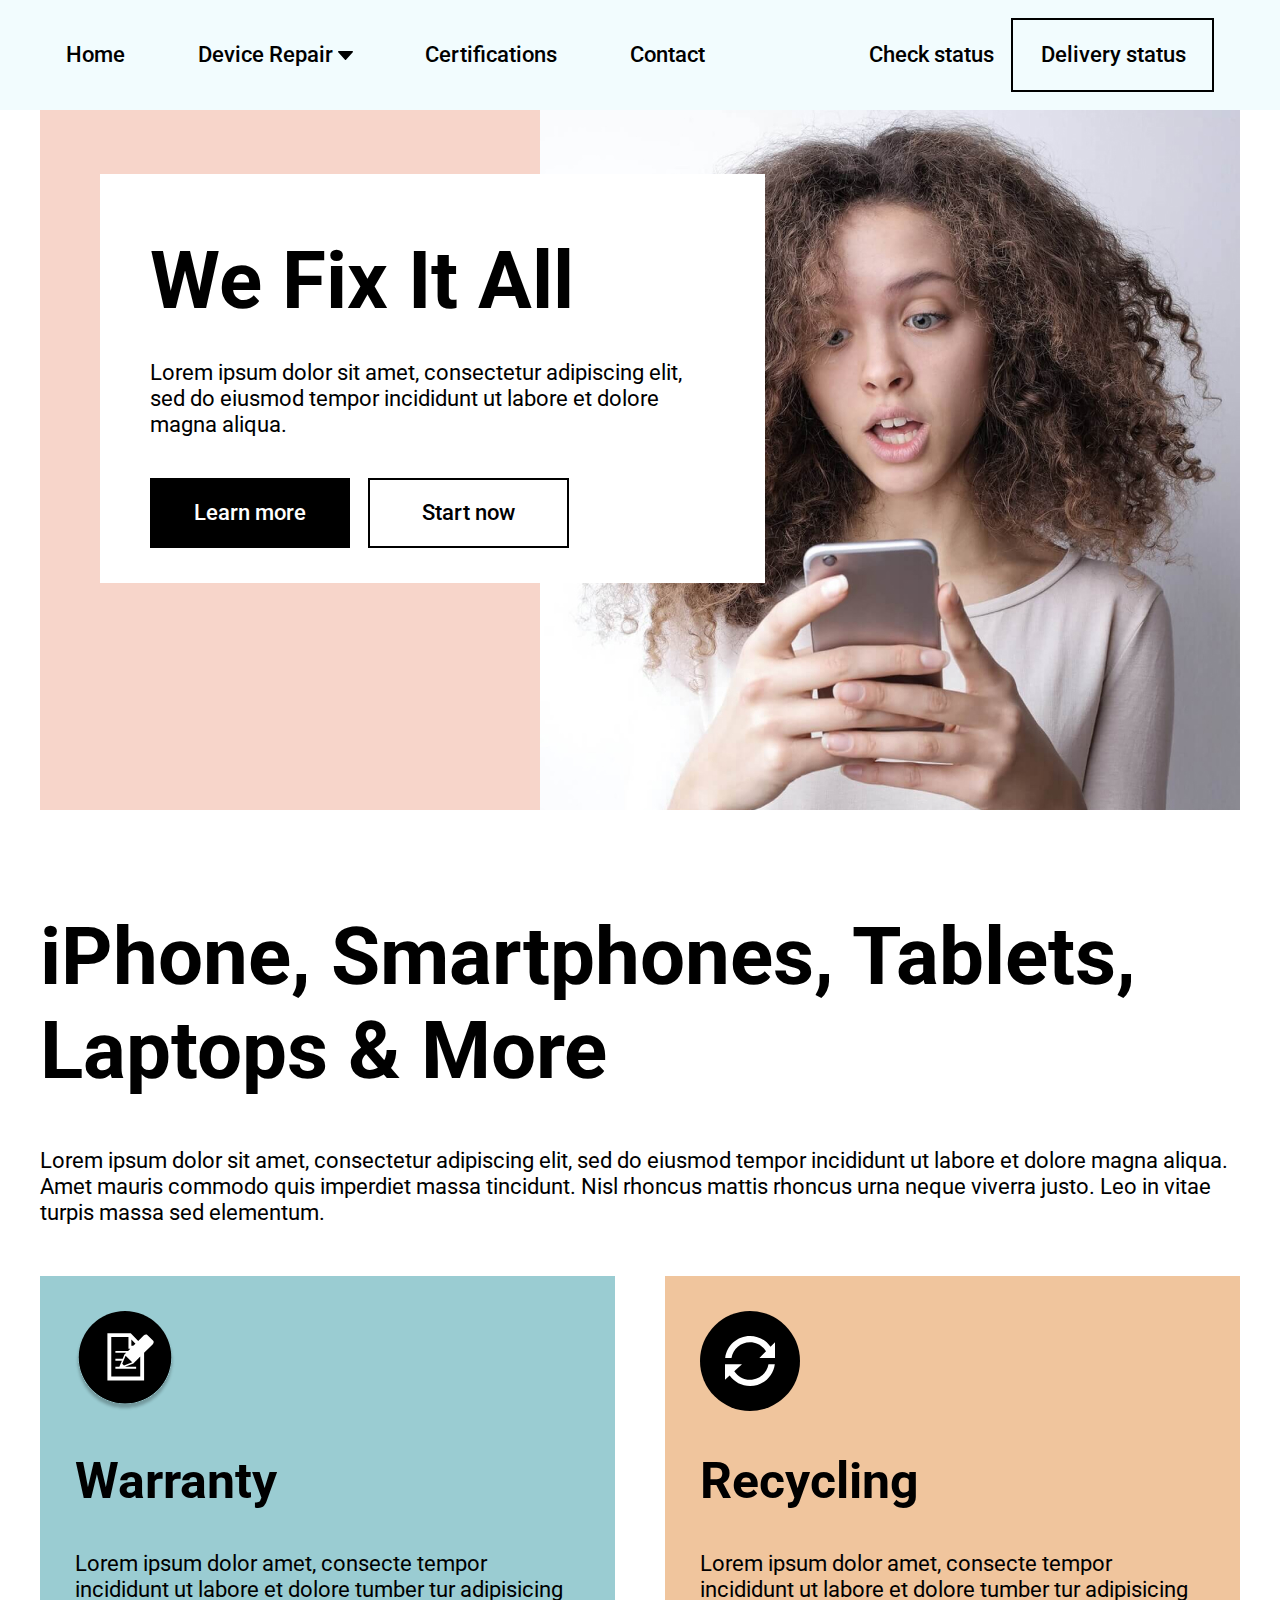
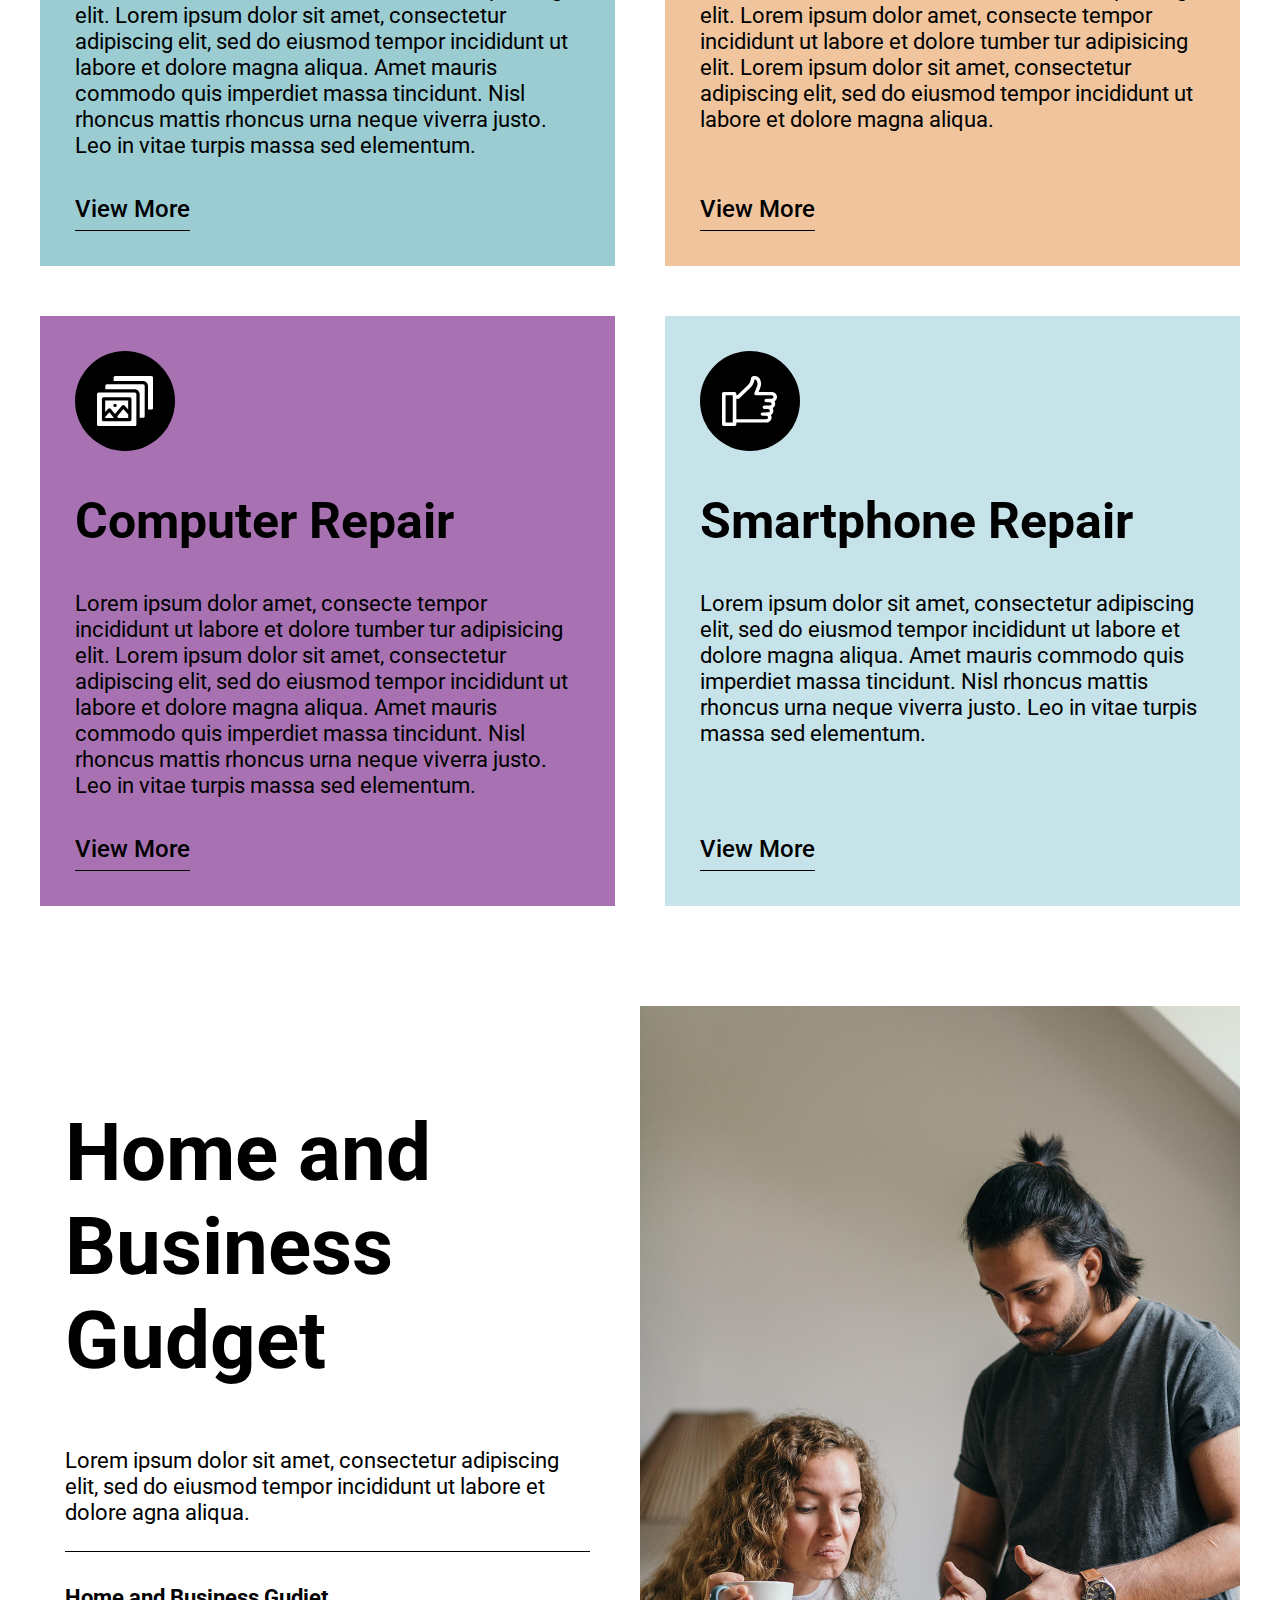
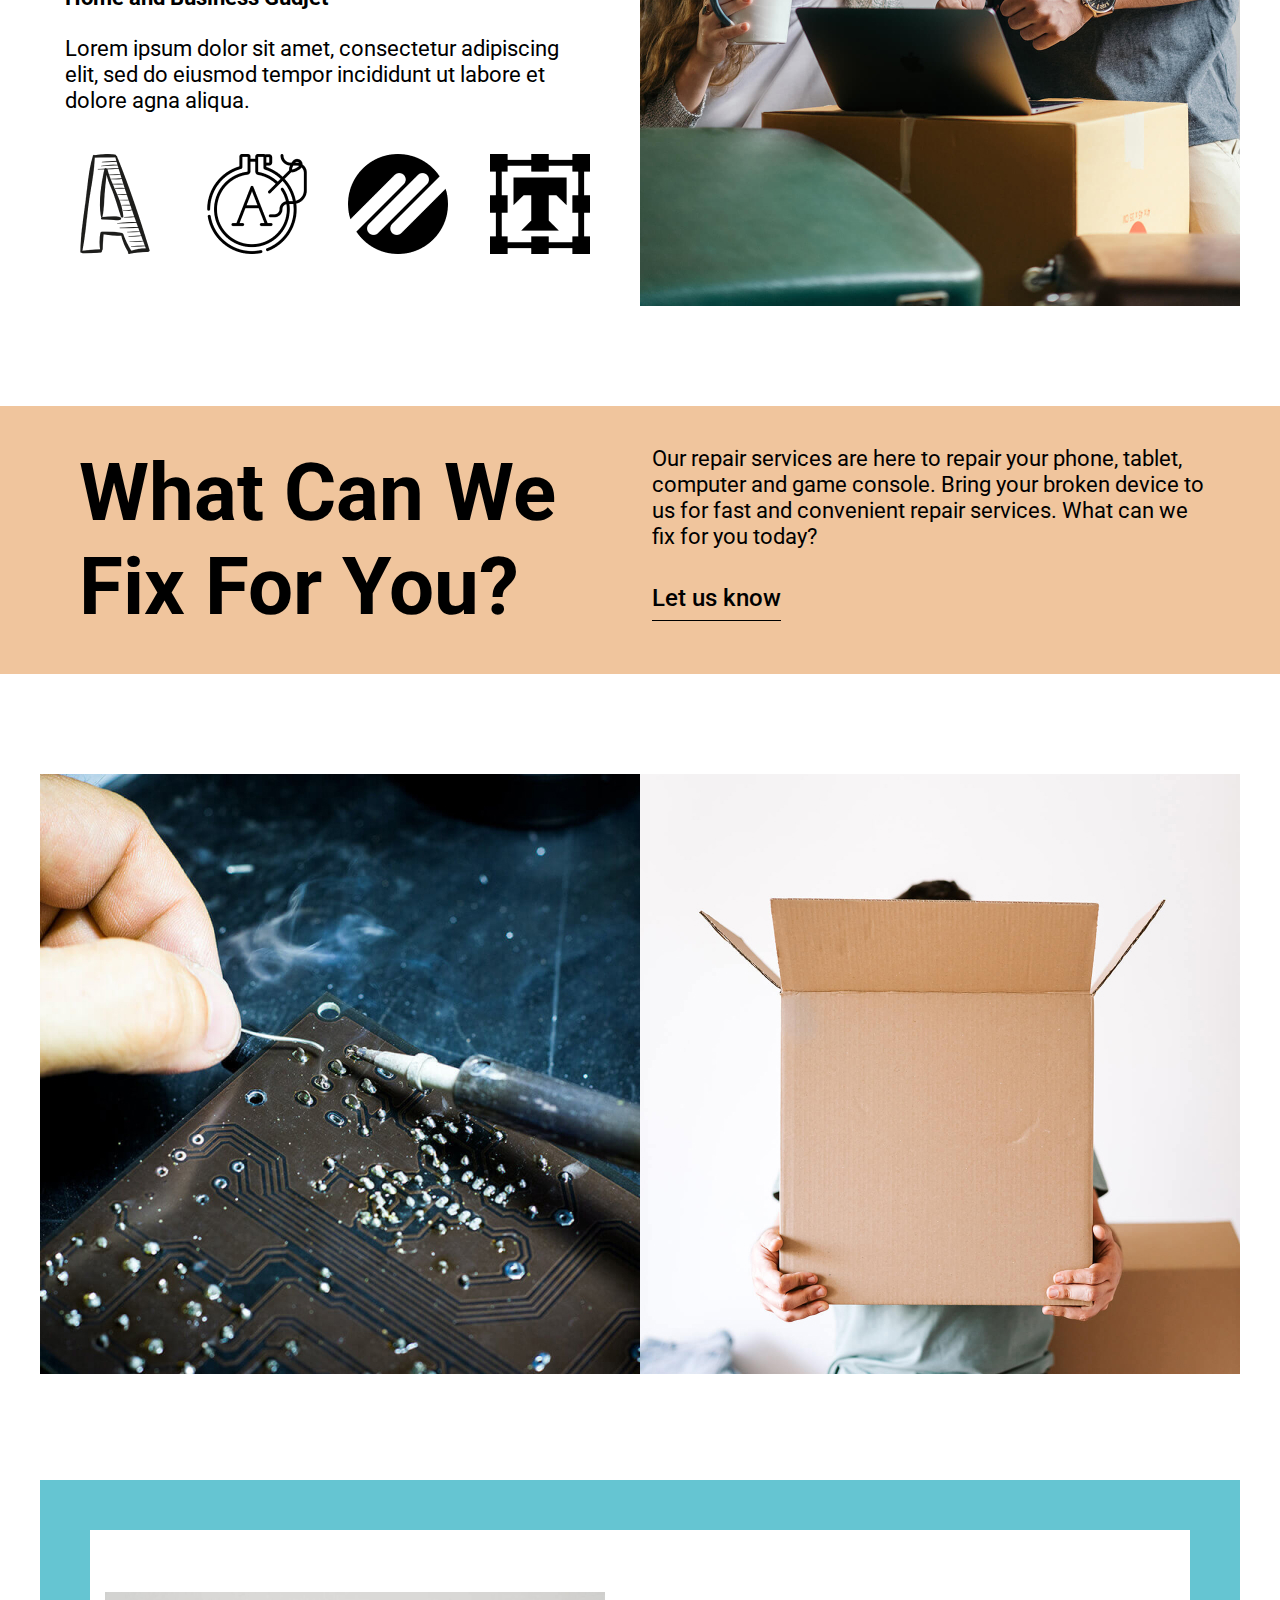
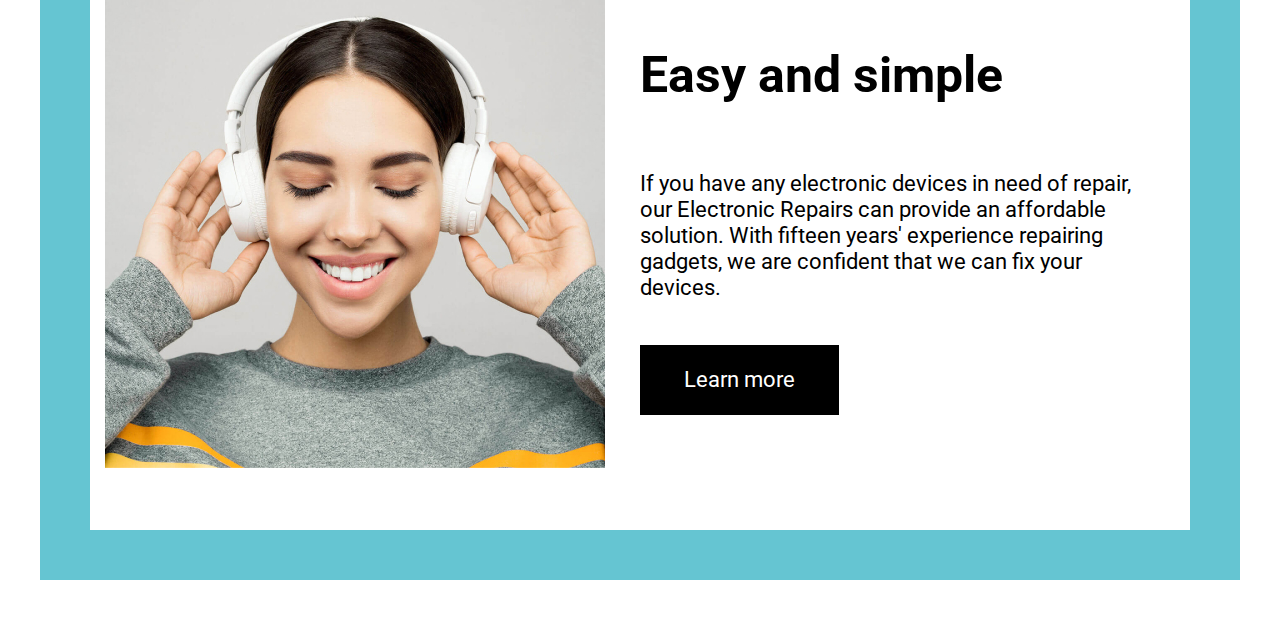
==== commit ecbb4ee4: "Made responsive design of the services section" ====
--- a/index.html
+++ b/index.html
@@ -234,6 +234,62 @@
 		</section>
 		<!-- /section.gudget -->
 
+		<section class="services">
+			<div class="services__header">
+				<div class="container">
+					<div class="services__box">
+						<h2 class="services__title">What Can We Fix For You?</h2>
+						<div class="services__text-box">
+							<p class="services__text">Our repair services are here to repair your phone, tablet, computer and game console. Bring your broken device to us for fast and convenient repair services. What can we fix for you today?</p>
+							<a class="services__link" href="#">Let us know</a>
+						</div>
+						<!-- /services__text-box -->
+					</div>
+					<!-- /services__box -->
+				</div>
+				<!-- /container -->
+			</div>
+			<!-- /services__header -->
+		
+			<div class="container">
+				<div class="services__slider">
+					<div class="services__slider-item">
+						<img class="services__slider-img" src="images/services/1.jpg" alt="image">
+					</div>
+					<div class="services__slider-item">
+						<img class="services__slider-img" src="images/services/2.jpg" alt="image">
+					</div>
+					<div class="services__slider-item">
+						<img class="services__slider-img" src="images/services/3.jpg" alt="image">
+					</div>
+					<div class="services__slider-item">
+						<img class="services__slider-img" src="images/services/4.jpg" alt="image">
+					</div>
+					<div class="services__slider-item">
+						<img class="services__slider-img" src="images/services/5.jpg" alt="image">
+					</div>
+				</div>
+				<!-- /services__slider -->
+				
+				<div class="services__picture">
+					<div class="services__picture-imgbox">
+						<img class="services__picture-img" src="images/services/6.jpg" alt="image">
+					</div>
+					<!-- /services__picture-imgbox -->
+					<div class="services__picture-textbox">
+						<h4 class="services__picture-title">Easy and simple</h4>
+						<p class="services__picture-text">If you have any electronic devices in need of repair,  our Electronic Repairs can provide an affordable solution.   With fifteen years' experience repairing gadgets, we are confident that we can fix your devices.</p>
+						<a class="services__picture-btn" href="#">Learn more</a>
+					</div>
+					<!-- /services__picture-textbox -->
+				</div>
+				<!-- /services__picture -->
+			</div>
+			<!-- /container -->
+
+		</section>
+		<!-- /section.services -->
+
 	</main>
 	<!-- /main.main -->
 	
--- a/css/style.min.css
+++ b/css/style.min.css
@@ -1,3 +1,3 @@
 .slick-slider{position:relative;display:block;-webkit-box-sizing:border-box;box-sizing:border-box;-webkit-user-select:none;-moz-user-select:none;-ms-user-select:none;user-select:none;-webkit-touch-callout:none;-khtml-user-select:none;-ms-touch-action:pan-y;touch-action:pan-y;-webkit-tap-highlight-color:transparent}.slick-list{position:relative;display:block;overflow:hidden;margin:0;padding:0}.slick-list:focus{outline:none}.slick-list.dragging{cursor:pointer;cursor:hand}.slick-slider .slick-track,.slick-slider .slick-list{-webkit-transform:translate3d(0, 0, 0);-ms-transform:translate3d(0, 0, 0);transform:translate3d(0, 0, 0)}.slick-track{position:relative;top:0;left:0;display:block;margin-left:auto;margin-right:auto}.slick-track:before,.slick-track:after{display:table;content:''}.slick-track:after{clear:both}.slick-loading .slick-track{visibility:hidden}.slick-slide{display:none;float:left;height:100%;min-height:1px}[dir='rtl'] .slick-slide{float:right}.slick-slide img{display:block}.slick-slide.slick-loading img{display:none}.slick-slide.dragging img{pointer-events:none}.slick-initialized .slick-slide{display:block}.slick-loading .slick-slide{visibility:hidden}.slick-vertical .slick-slide{display:block;height:auto;border:1px solid transparent}.slick-arrow.slick-hidden{display:none}
 
-.hero__title,.cards__title,.gudget__title,.services__title,.clients__title,.repairs__title,.contact__title{font-size:80px;line-height:94px;font-weight:700}.hero__text,.cards__text,.cards__item-text,.gudget__text,.gudget__subtitle,.services__text,.services__picture-text,.repairs__text{font-weight:400;font-size:22px;line-height:26px}.cards__item-link,.services__link,.clients__link,.repairs__link{position:relative;font-weight:500;font-size:24px;line-height:28px;padding-bottom:8px;color:#000}html{-webkit-box-sizing:border-box;box-sizing:border-box}*,*::after,*::before{-webkit-box-sizing:inherit;box-sizing:inherit}ul[class],ol[class]{padding:0}body,h1,h2,h3,h4,h5,h6,p,ul,ol,li,figure,figcaption,blockquote,dl,dd{margin:0}ul[class]{list-style:none}img{max-width:100%;display:block}input,button,textarea,select{font:inherit}a{text-decoration:none}html{scroll-behavior:smooth}body{font-family:"Roboto",sans-serif;font-size:22px;color:#000;line-height:26px}.container{max-width:1230px;margin:0 auto;padding:0 15px}.lock{overflow:hidden}.mobile-menu{z-index:4;height:100vh;position:absolute;top:0;left:-1000px;-webkit-transform:translateX(-50%);-ms-transform:translateX(-50%);transform:translateX(-50%);text-align:center;padding:76px 15px;background-color:#F2FCFE;width:100%;-webkit-transition:left .4s;-o-transition:left .4s;transition:left .4s;overflow-y:auto}.mobile-menu__list-item{margin-bottom:25px}.mobile-menu__list-link{color:#000;font-weight:500}.mobile-menu__list-item--sublist{position:relative;display:-webkit-box;display:-ms-flexbox;display:flex;margin:0 auto 25px auto;-webkit-box-align:center;-ms-flex-align:center;align-items:center;-webkit-box-pack:center;-ms-flex-pack:center;justify-content:center}.mobile-menu__sublist{position:absolute;top:100%;background-color:#fff;padding:41px 26px 29px 31px !important;width:220px;border-radius:10px;opacity:0;visibility:hidden;pointer-events:none;-webkit-transition:all .4s ease 0s;-o-transition:all .4s ease 0s;transition:all .4s ease 0s;-webkit-transform:translateY(30px);-ms-transform:translateY(30px);transform:translateY(30px)}.mobile-menu__sublist-item{margin-bottom:8px}.mobile-menu__sublist-item:last-child{margin-bottom:0}.mobile-menu__sublist-link{color:#000}.mobile-menu__arrow{-webkit-transition:all .3s;-o-transition:all .3s;transition:all .3s;margin:0 0 0 5px}.mobile-menu__buttons{display:-webkit-box;display:-ms-flexbox;display:flex;-webkit-box-align:center;-ms-flex-align:center;align-items:center;-webkit-box-pack:center;-ms-flex-pack:center;justify-content:center}.mobile-menu__btn{margin-right:17px;color:#000;font-weight:500}.mobile-menu__btn:last-child{margin-right:0}.mobile-menu__btn--border{border:2px solid #000;padding:12px 15px}._visible{left:50%}.header{background-color:#F2FCFE}.header__inner{min-height:100px;padding:0 26px}.header__buttons{display:-webkit-box;display:-ms-flexbox;display:flex;-webkit-box-align:center;-ms-flex-align:center;align-items:center;white-space:nowrap}.header__buttons{padding-left:50px}.header__btn{color:inherit;margin-right:17px;font-weight:500;-webkit-transition:hover .5s;-o-transition:hover .5s;transition:hover .5s}.header__btn:hover{text-decoration:underline}.header__btn:last-child{margin-right:0}.header__btn--border{border:2px solid #000;padding:22px 26px 22px 28px}.menu{display:-webkit-box;display:-ms-flexbox;display:flex;-webkit-box-align:center;-ms-flex-align:center;align-items:center;-webkit-box-pack:justify;-ms-flex-pack:justify;justify-content:space-between;padding:18px 0}.menu__body{width:639px}.menu__list{display:-webkit-box;display:-ms-flexbox;display:flex;-webkit-box-align:center;-ms-flex-align:center;align-items:center;-webkit-box-pack:justify;-ms-flex-pack:justify;justify-content:space-between}.menu__list-item{position:relative;margin-right:15px;-webkit-transition:all .5s;-o-transition:all .5s;transition:all .5s}.menu__list-item:last-child{margin-right:0}.menu__list-link{color:inherit;font-weight:500;-webkit-transition:.5s;-o-transition:.5s;transition:.5s}.menu__list-link:hover{text-decoration:underline}.menu__list-item--sublist{position:relative;display:-webkit-box;display:-ms-flexbox;display:flex;-webkit-box-align:center;-ms-flex-align:center;align-items:center}.menu__sublist{position:absolute;z-index:10;top:100%;right:-53px;background-color:#fff;padding:41px 26px 29px 31px !important;width:220px;border-radius:10px;opacity:0;visibility:hidden;pointer-events:none;-webkit-transition:all .4s ease 0s;-o-transition:all .4s ease 0s;transition:all .4s ease 0s;-webkit-transform:translateY(30px);-ms-transform:translateY(30px);transform:translateY(30px)}.menu__sublist-item{margin-bottom:8px}.menu__sublist-item:last-child{margin-bottom:0}.menu__sublist-link{color:inherit}.menu__sublist-link:hover{text-decoration:underline}.menu__burger-icon{display:none}.menu__arrow{margin-left:5px;cursor:pointer;-webkit-transition:-webkit-transform .3s;transition:-webkit-transform .3s;-o-transition:transform .3s;transition:transform .3s;transition:transform .3s, -webkit-transform .3s}body._pc .menu__list>li:hover .menu__sublist{opacity:1;visibility:visible;-webkit-transform:translateY(0);-ms-transform:translateY(0);transform:translateY(0);pointer-events:all}body._touch .menu__list>li.menu__list-item--active .menu__sublist{opacity:1;visibility:visible;-webkit-transform:translateY(0);-ms-transform:translateY(0);transform:translateY(0);pointer-events:all}body._touch .menu__list>li.menu__list-item--active .menu__arrow{-webkit-transform:rotate(-180deg);-ms-transform:rotate(-180deg);transform:rotate(-180deg)}body._touch .mobile-menu__list>li.mobile-menu__list-item--active .mobile-menu__sublist{opacity:1;visibility:visible;-webkit-transform:translateY(0);-ms-transform:translateY(0);transform:translateY(0);pointer-events:all}body._touch .mobile-menu__list>li.mobile-menu__list-item--active .mobile-menu__arrow{-webkit-transform:rotate(-180deg);-ms-transform:rotate(-180deg);transform:rotate(-180deg)}.hero{padding-bottom:50px}.hero__inner{position:relative}.hero__box{display:-webkit-box;display:-ms-flexbox;display:flex}.hero__item--pink{width:500px;height:700px;background-color:rgba(241,178,158,0.55)}.hero__item-img{max-width:700px}.hero__info{position:absolute;top:64px;left:60px;width:665px;background-color:#fff;padding:60px 75px 35px 50px}.hero__title{margin-bottom:32px}.hero__text{max-width:540px;margin-bottom:40px}.hero__btn{font-weight:500;line-height:26px;display:inline-block}.hero__btn:hover{text-decoration:underline}.hero__btn-black{padding:22px 44px;background-color:#000;color:#fff;margin-right:13px}.hero__btn-white{color:#000;background-color:#fff;padding:20px 52px;border:2px solid #000}.cards{padding-top:50px;padding-bottom:50px}.cards__title{margin-bottom:50px}.cards__text{margin-bottom:50px}.cards__items{display:-ms-grid;display:grid;-ms-grid-columns:(1fr)[2];grid-template-columns:repeat(2, 1fr);-ms-grid-rows:(1fr)[2];grid-template-rows:repeat(2, 1fr);gap:50px}.cards__item{max-width:575px;padding:35px;display:-webkit-box;display:-ms-flexbox;display:flex;-webkit-box-orient:vertical;-webkit-box-direction:normal;-ms-flex-direction:column;flex-direction:column}.cards__item-logo{margin-bottom:40px;width:100px;height:100px}.cards__item-title{font-weight:700;font-size:50px;line-height:60px;margin-bottom:40px;-webkit-box-flex:0;-ms-flex:0 0 auto;flex:0 0 auto}.cards__item-text{margin-bottom:36px;-webkit-box-flex:1;-ms-flex:1 0 auto;flex:1 0 auto}.cards__item-link{-webkit-box-flex:0;-ms-flex:0 0 auto;flex:0 0 auto}.cards__item-link::after{content:'';position:absolute;bottom:0;left:0;height:1px;width:115px;background-color:#000}.cards__item-link:hover{text-decoration:none}.cards__item--darkgreen{background-color:#9ACCD2}.cards__item--orange{background-color:#F0C59D}.cards__item--purple{background-color:#A871B1}.cards__item--lightgreen{background-color:#C5E3E8}.cards__item-link:hover::after{display:none}.gudget{padding-top:50px;padding-bottom:50px}.gudget__inner{display:-webkit-box;display:-ms-flexbox;display:flex;-webkit-box-pack:justify;-ms-flex-pack:justify;justify-content:space-between;-webkit-box-align:start;-ms-flex-align:start;align-items:flex-start}.gudget__item--1{padding:100px 0 46px 25px;max-width:550px;margin-right:20px}.gudget__title{margin-bottom:60px}.gudget__text--1{padding-bottom:25px;border-bottom:1px solid #000;margin-bottom:33px}.gudget__subtitle{font-weight:700;margin-bottom:25px}.gudget__text--2{margin-bottom:40px}.gudget__images{display:-webkit-box;display:-ms-flexbox;display:flex;-webkit-box-pack:justify;-ms-flex-pack:justify;justify-content:space-between;-webkit-box-align:center;-ms-flex-align:center;align-items:center}.gudget__item-img{max-width:600px}.services{padding-top:50px;padding-bottom:50px}.services__header{background-color:#F0C59D;padding:40px 0}.services__box{padding:0 13px 0 39px;display:-webkit-box;display:-ms-flexbox;display:flex}.services__title{max-width:560px;margin-right:13px}.services__text-box{max-width:554px}.services__text{margin-bottom:34px}.services__link{border-bottom:1px solid #000}.services__link:hover{text-decoration:none;border-bottom:none}.services__slider{margin-top:100px;margin-bottom:100px}.services__picture{border:50px solid #65C5D2;padding:62px 23px 62px 15px;display:-webkit-box;display:-ms-flexbox;display:flex;-webkit-box-pack:justify;-ms-flex-pack:justify;justify-content:space-between;-webkit-box-align:center;-ms-flex-align:center;align-items:center}.services__picture-textbox{max-width:527px}.services__picture-title{font-weight:700;font-size:50px;line-height:58px;margin-bottom:67px}.services__picture-text{margin-bottom:44px}.services__picture-btn{display:inline-block;background-color:#000;color:#fff;padding:22px 44px}.services__picture-btn:hover{text-decoration:underline}.clients{padding-top:50px;padding-bottom:50px}.clients__title{text-align:center;margin-bottom:44px}.clients__text{max-width:1150px;margin-left:15px;margin-right:35px;margin-bottom:66px}.clients__images{display:-webkit-box;display:-ms-flexbox;display:flex;-webkit-box-pack:justify;-ms-flex-pack:justify;justify-content:space-between;-webkit-box-align:center;-ms-flex-align:center;align-items:center;margin:0 44px 44px 44px}.clients__link-box{text-align:center}.clients__link{margin-bottom:11px;text-align:center;display:inline-block}.clients__link::after{content:'';position:absolute;left:0;bottom:0;background-color:#000;height:1px;width:103px}.clients__link:hover::after{height:0}.repairs{padding-top:50px;padding-bottom:65px}.repairs__top{display:-webkit-box;display:-ms-flexbox;display:flex;-webkit-box-pack:justify;-ms-flex-pack:justify;justify-content:space-between;-webkit-box-align:center;-ms-flex-align:center;align-items:center;margin-bottom:100px}.repairs__top-textbox{margin-right:27px;max-width:540px}.repairs__title{margin-bottom:22px}.repairs__text{margin-bottom:28px}.repairs__link{padding-bottom:15px;border-bottom:1px solid #000;display:inline-block}.repairs__link:hover{border:none}.repairs__images{display:-webkit-box;display:-ms-flexbox;display:flex;-webkit-box-pack:justify;-ms-flex-pack:justify;justify-content:space-between;-webkit-box-align:center;-ms-flex-align:center;align-items:center;margin-bottom:100px}.accordion{margin-left:100px;margin-right:100px}.accordion__item{padding-bottom:40px;border-bottom:1px solid #C4C4C4;margin-bottom:40px}.accordion__item:last-child{margin-bottom:0}.accordion__item-titlebox{display:-webkit-box;display:-ms-flexbox;display:flex;-webkit-box-pack:justify;-ms-flex-pack:justify;justify-content:space-between;-webkit-box-align:center;-ms-flex-align:center;align-items:center;cursor:pointer}.accordion__item-btns{display:-webkit-box;display:-ms-flexbox;display:flex;-webkit-box-align:center;-ms-flex-align:center;align-items:center}.accordion__item-title{font-weight:700;font-size:50px;line-height:58px}.accordion__item-article{margin-right:5px;margin-left:10px}.accordion__item-arrow{cursor:pointer;-webkit-transition:all .3s;-o-transition:all .3s;transition:all .3s}.accordion__item-content{padding-top:20px;max-height:0;overflow:hidden;background-color:transparent;-webkit-transition:max-height .3s ease-out;-o-transition:max-height .3s ease-out;transition:max-height .3s ease-out}.accordion__item-subtitle{font-weight:700;margin-bottom:10px}.accordion__item-text{margin-bottom:20px}.arrow--active{-webkit-transform:rotate(180deg);-ms-transform:rotate(180deg);transform:rotate(180deg)}.contact{padding-top:73px;padding-bottom:58px;background-color:#F3E7E7}.contact__form{background-color:#fff;max-width:600px;padding:37px 25px 29px 25px}.contact__title{margin-bottom:45px}.contact__label-box{margin-bottom:28px;margin-left:29px}.contact__label{font-weight:500}.contact__input{border:none;border-bottom:1px solid #000;margin-bottom:37px;width:500px;padding:13px 15px;font-weight:500;margin-left:25px}.contact__form-btn{color:#fff;background-color:#000;border:none;cursor:pointer;margin:0 auto;display:block;width:500px;padding:16px 0}.contact__form-btn:hover{text-decoration:underline}.footer{padding-top:50px;padding-bottom:50px;background-color:#C5E3E8}.footer__title{font-weight:500;font-size:50px;line-height:59px;color:#000;margin-bottom:32px}.footer__top{padding-bottom:100px;border-bottom:1px solid #000;margin-bottom:28px}.footer__top-row{display:-webkit-box;display:-ms-flexbox;display:flex;-webkit-box-pack:justify;-ms-flex-pack:justify;justify-content:space-between;-webkit-box-align:start;-ms-flex-align:start;align-items:flex-start}.footer__top-contact{max-width:248px}.footer__link{color:#000;display:block}.footer__link:hover{text-decoration:underline}.footer__top-items{display:-webkit-box;display:-ms-flexbox;display:flex}.footer__links--1{margin-right:95px}.footer__links--2{margin-right:138px}.footer__bottom{display:-webkit-box;display:-ms-flexbox;display:flex;-webkit-box-pack:justify;-ms-flex-pack:justify;justify-content:space-between;-webkit-box-align:center;-ms-flex-align:center;align-items:center}@media (max-width: 1110px){.gudget__inner{-webkit-box-orient:vertical;-webkit-box-direction:normal;-ms-flex-direction:column;flex-direction:column}.gudget__item--1{margin-right:0;padding:0;padding-bottom:46px;max-width:80%;margin:0 auto}.gudget__item--2{display:none}}@media (max-width: 1090px){.header__inner{padding:0}}@media (max-width: 1000px){.header__btn--border{padding:12px 15px 12px 15px}}@media (max-width: 882px){.menu__body{display:none}.header__buttons{padding-left:0;display:none}.header__menu{padding:0}.menu__burger-icon{display:block;z-index:5;position:relative;width:30px;height:18px;cursor:pointer;justify-self:flex-end;margin-left:auto;margin-top:36px}.menu__burger-icon span,.menu__burger-icon::before,.menu__burger-icon::after{position:absolute;right:0;height:10%;width:100%;-webkit-transition:all .3s;-o-transition:all .3s;transition:all .3s;background-color:#000}.menu__burger-icon::before,.menu__burger-icon::after{content:''}.menu__burger-icon::before{top:0}.menu__burger-icon::after{bottom:0}.menu__burger-icon span{top:50%;-webkit-transform:translateY(-50%);-ms-transform:translateY(-50%);transform:translateY(-50%)}.hero__inner{display:-webkit-box;display:-ms-flexbox;display:flex;-webkit-box-orient:vertical;-webkit-box-direction:normal;-ms-flex-direction:column;flex-direction:column}.hero__item--pink{display:none}.hero__box{-webkit-box-pack:center;-ms-flex-pack:center;justify-content:center}.hero__info{-webkit-box-ordinal-group:0;-ms-flex-order:-1;order:-1;position:relative;top:0;right:0;left:0;bottom:0;margin:50px auto;width:100%;padding:0;text-align:center}.hero__text{max-width:100%}.cards__title{text-align:center;font-size:70px;line-height:80px;margin-bottom:40px}.cards__text{text-align:center;font-size:21px;line-height:25px;margin-bottom:40px}}@media (max-width: 791px){.cards__items{-ms-grid-columns:(1fr)[1];grid-template-columns:repeat(1, 1fr);-ms-grid-rows:(1fr)[1];grid-template-rows:repeat(1, 1fr);gap:35px}.cards__item{max-width:100%}.gudget__title{text-align:center;font-size:68px;line-height:71px;margin-bottom:35px}.gudget__text{text-align:center}.gudget__subtitle{text-align:center}}@media (max-width: 743px){.hero{padding-bottom:25px}.hero__item-img{max-width:100%}.cards{padding-top:25px;padding-bottom:25px}.cards__title{text-align:center;font-size:64px;line-height:72px;margin-bottom:35px}.gudget{padding-top:25px;padding-bottom:25px}}@media (max-width: 673px){.gudget__title{font-size:61px;line-height:60px;margin-bottom:30px}.gudget__item-img--small{width:85px;height:85px}}@media (max-width: 665px){.cards__title{font-size:54px;line-height:59px}.cards__text{margin-bottom:25px}}@media (max-width: 611px){.gudget__title{font-size:55px;line-height:56px}.gudget__item--1{max-width:100%;padding-bottom:16px}.gudget__item-img--small{width:85px;height:85px}}@media (max-width: 565px){.cards__title{font-size:47px;line-height:54px;margin-bottom:30px}.cards__text{font-size:20px;line-height:24px}.cards__item-logo{margin-bottom:30px}.cards__item-title{font-size:47px;line-height:55px;margin-bottom:30px}.cards__item-text{font-size:21px;margin-bottom:30px}}@media (max-width: 554px){.gudget__title{font-size:50px;line-height:50px}.gudget__text{font-size:21px}.gudget__item-img--small{width:75px;height:75px}}@media (max-width: 506px){.gudget__title{font-size:45px;line-height:45px;margin-bottom:25px}.gudget__subtitle{margin-bottom:20px}}@media (max-width: 493px){.cards__title{font-size:40px;line-height:45px}}@media (max-width: 465px){.header__inner{min-height:0}.header__menu{padding-bottom:34px}.hero__info{margin:35px auto}.hero__title{font-size:70px;margin-bottom:14px}.hero__text{font-size:21px;line-height:23px;margin-bottom:30px}.hero__btn{line-height:18px;padding:20px 44px}.hero__btn-white{padding:18px 44px}}@media (max-width: 437px){.hero__buttons{display:-webkit-box;display:-ms-flexbox;display:flex;-webkit-box-orient:vertical;-webkit-box-direction:normal;-ms-flex-direction:column;flex-direction:column}.hero__btn-black{margin-bottom:20px;margin-right:0}.cards__title{font-size:36px;line-height:42px;margin-bottom:25px}.cards__text{font-size:18px;line-height:22px}.cards__item-logo{margin-bottom:20px;width:85px;height:85px}.cards__item-title{font-size:44px;line-height:46px;margin-bottom:20px}.cards__item-text{font-size:18px;margin-bottom:20px}.cards__item-link{font-size:22px}.cards__item-link::after{width:106px}.gudget__text{font-size:18px;margin-bottom:25px}}@media (max-width: 410px){.hero{padding-bottom:25px}.hero__title{font-size:64px;margin-bottom:10px}.hero__text{font-size:19px;line-height:21px;margin-bottom:25px}.hero__btn{font-size:20px}}@media (max-width: 388px){.cards__title{font-size:31px;line-height:35px}.cards__text{margin-bottom:20px}.cards__item{padding:30px}.cards__item-logo{margin-bottom:15px;width:80px;height:80px}.cards__item-title{font-size:40px;line-height:46px;margin-bottom:20px}}@media (max-width: 372px){.mobile-menu__btn{font-size:20px}.mobile-menu__btn--border{padding:10px}.hero__title{font-size:58px;margin-bottom:10px}.hero__info{margin:10px auto 30px auto}.hero__text{font-size:19px;line-height:21px;margin-bottom:25px}.gudget__title{font-size:38px;line-height:40px;margin-bottom:20px}.gudget__item-img--small{width:70px;height:70px}}@media (max-width: 338px){.hero__title{font-size:54px;margin-bottom:10px}.hero__text{font-size:19px;line-height:21px;margin-bottom:25px}.cards__title{font-size:26px;line-height:31px;margin-bottom:22px}.cards__item{padding:25px}.gudget__item-img--small{width:60px;height:60px}}
+.hero__title,.cards__title,.gudget__title,.services__title,.clients__title,.repairs__title,.contact__title{font-size:80px;line-height:94px;font-weight:700}.hero__text,.cards__text,.cards__item-text,.gudget__text,.gudget__subtitle,.services__text,.services__picture-text,.repairs__text{font-weight:400;font-size:22px;line-height:26px}.cards__item-link,.services__link,.clients__link,.repairs__link{position:relative;font-weight:500;font-size:24px;line-height:28px;padding-bottom:8px;color:#000}html{-webkit-box-sizing:border-box;box-sizing:border-box}*,*::after,*::before{-webkit-box-sizing:inherit;box-sizing:inherit}ul[class],ol[class]{padding:0}body,h1,h2,h3,h4,h5,h6,p,ul,ol,li,figure,figcaption,blockquote,dl,dd{margin:0}ul[class]{list-style:none}img{max-width:100%;display:block}input,button,textarea,select{font:inherit}a{text-decoration:none}html{scroll-behavior:smooth}body{font-family:"Roboto",sans-serif;font-size:22px;color:#000;line-height:26px}.container{max-width:1230px;margin:0 auto;padding:0 15px}.lock{overflow:hidden}.mobile-menu{z-index:4;height:100vh;position:absolute;top:0;left:-1000px;-webkit-transform:translateX(-50%);-ms-transform:translateX(-50%);transform:translateX(-50%);text-align:center;padding:76px 15px;background-color:#F2FCFE;width:100%;-webkit-transition:left .4s;-o-transition:left .4s;transition:left .4s;overflow-y:auto}.mobile-menu__list-item{margin-bottom:25px}.mobile-menu__list-link{color:#000;font-weight:500}.mobile-menu__list-item--sublist{position:relative;display:-webkit-box;display:-ms-flexbox;display:flex;margin:0 auto 25px auto;-webkit-box-align:center;-ms-flex-align:center;align-items:center;-webkit-box-pack:center;-ms-flex-pack:center;justify-content:center}.mobile-menu__sublist{position:absolute;top:100%;background-color:#fff;padding:41px 26px 29px 31px !important;width:220px;border-radius:10px;opacity:0;visibility:hidden;pointer-events:none;-webkit-transition:all .4s ease 0s;-o-transition:all .4s ease 0s;transition:all .4s ease 0s;-webkit-transform:translateY(30px);-ms-transform:translateY(30px);transform:translateY(30px)}.mobile-menu__sublist-item{margin-bottom:8px}.mobile-menu__sublist-item:last-child{margin-bottom:0}.mobile-menu__sublist-link{color:#000}.mobile-menu__arrow{-webkit-transition:all .3s;-o-transition:all .3s;transition:all .3s;margin:0 0 0 5px}.mobile-menu__buttons{display:-webkit-box;display:-ms-flexbox;display:flex;-webkit-box-align:center;-ms-flex-align:center;align-items:center;-webkit-box-pack:center;-ms-flex-pack:center;justify-content:center}.mobile-menu__btn{margin-right:17px;color:#000;font-weight:500}.mobile-menu__btn:last-child{margin-right:0}.mobile-menu__btn--border{border:2px solid #000;padding:12px 15px}._visible{left:50%}.header{background-color:#F2FCFE}.header__inner{min-height:100px;padding:0 26px}.header__buttons{display:-webkit-box;display:-ms-flexbox;display:flex;-webkit-box-align:center;-ms-flex-align:center;align-items:center;white-space:nowrap}.header__buttons{padding-left:50px}.header__btn{color:inherit;margin-right:17px;font-weight:500;-webkit-transition:hover .5s;-o-transition:hover .5s;transition:hover .5s}.header__btn:hover{text-decoration:underline}.header__btn:last-child{margin-right:0}.header__btn--border{border:2px solid #000;padding:22px 26px 22px 28px}.menu{display:-webkit-box;display:-ms-flexbox;display:flex;-webkit-box-align:center;-ms-flex-align:center;align-items:center;-webkit-box-pack:justify;-ms-flex-pack:justify;justify-content:space-between;padding:18px 0}.menu__body{width:639px}.menu__list{display:-webkit-box;display:-ms-flexbox;display:flex;-webkit-box-align:center;-ms-flex-align:center;align-items:center;-webkit-box-pack:justify;-ms-flex-pack:justify;justify-content:space-between}.menu__list-item{position:relative;margin-right:15px;-webkit-transition:all .5s;-o-transition:all .5s;transition:all .5s}.menu__list-item:last-child{margin-right:0}.menu__list-link{color:inherit;font-weight:500;-webkit-transition:.5s;-o-transition:.5s;transition:.5s}.menu__list-link:hover{text-decoration:underline}.menu__list-item--sublist{position:relative;display:-webkit-box;display:-ms-flexbox;display:flex;-webkit-box-align:center;-ms-flex-align:center;align-items:center}.menu__sublist{position:absolute;z-index:10;top:100%;right:-53px;background-color:#fff;padding:41px 26px 29px 31px !important;width:220px;border-radius:10px;opacity:0;visibility:hidden;pointer-events:none;-webkit-transition:all .4s ease 0s;-o-transition:all .4s ease 0s;transition:all .4s ease 0s;-webkit-transform:translateY(30px);-ms-transform:translateY(30px);transform:translateY(30px)}.menu__sublist-item{margin-bottom:8px}.menu__sublist-item:last-child{margin-bottom:0}.menu__sublist-link{color:inherit}.menu__sublist-link:hover{text-decoration:underline}.menu__burger-icon{display:none}.menu__arrow{margin-left:5px;cursor:pointer;-webkit-transition:-webkit-transform .3s;transition:-webkit-transform .3s;-o-transition:transform .3s;transition:transform .3s;transition:transform .3s, -webkit-transform .3s}body._pc .menu__list>li:hover .menu__sublist{opacity:1;visibility:visible;-webkit-transform:translateY(0);-ms-transform:translateY(0);transform:translateY(0);pointer-events:all}body._touch .menu__list>li.menu__list-item--active .menu__sublist{opacity:1;visibility:visible;-webkit-transform:translateY(0);-ms-transform:translateY(0);transform:translateY(0);pointer-events:all}body._touch .menu__list>li.menu__list-item--active .menu__arrow{-webkit-transform:rotate(-180deg);-ms-transform:rotate(-180deg);transform:rotate(-180deg)}body._touch .mobile-menu__list>li.mobile-menu__list-item--active .mobile-menu__sublist{opacity:1;visibility:visible;-webkit-transform:translateY(0);-ms-transform:translateY(0);transform:translateY(0);pointer-events:all}body._touch .mobile-menu__list>li.mobile-menu__list-item--active .mobile-menu__arrow{-webkit-transform:rotate(-180deg);-ms-transform:rotate(-180deg);transform:rotate(-180deg)}.hero{padding-bottom:50px}.hero__inner{position:relative}.hero__box{display:-webkit-box;display:-ms-flexbox;display:flex}.hero__item--pink{width:500px;height:700px;background-color:rgba(241,178,158,0.55)}.hero__item-img{max-width:700px}.hero__info{position:absolute;top:64px;left:60px;width:665px;background-color:#fff;padding:60px 75px 35px 50px}.hero__title{margin-bottom:32px}.hero__text{max-width:540px;margin-bottom:40px}.hero__btn{font-weight:500;line-height:26px;display:inline-block}.hero__btn:hover{text-decoration:underline}.hero__btn-black{padding:22px 44px;background-color:#000;color:#fff;margin-right:13px}.hero__btn-white{color:#000;background-color:#fff;padding:20px 52px;border:2px solid #000}.cards{padding-top:50px;padding-bottom:50px}.cards__title{margin-bottom:50px}.cards__text{margin-bottom:50px}.cards__items{display:-ms-grid;display:grid;-ms-grid-columns:(1fr)[2];grid-template-columns:repeat(2, 1fr);-ms-grid-rows:(1fr)[2];grid-template-rows:repeat(2, 1fr);gap:50px}.cards__item{max-width:575px;padding:35px;display:-webkit-box;display:-ms-flexbox;display:flex;-webkit-box-orient:vertical;-webkit-box-direction:normal;-ms-flex-direction:column;flex-direction:column}.cards__item-logo{margin-bottom:40px;width:100px;height:100px}.cards__item-title{font-weight:700;font-size:50px;line-height:60px;margin-bottom:40px;-webkit-box-flex:0;-ms-flex:0 0 auto;flex:0 0 auto}.cards__item-text{margin-bottom:36px;-webkit-box-flex:1;-ms-flex:1 0 auto;flex:1 0 auto}.cards__item-link{-webkit-box-flex:0;-ms-flex:0 0 auto;flex:0 0 auto}.cards__item-link::after{content:'';position:absolute;bottom:0;left:0;height:1px;width:115px;background-color:#000}.cards__item-link:hover{text-decoration:none}.cards__item--darkgreen{background-color:#9ACCD2}.cards__item--orange{background-color:#F0C59D}.cards__item--purple{background-color:#A871B1}.cards__item--lightgreen{background-color:#C5E3E8}.cards__item-link:hover::after{display:none}.gudget{padding-top:50px;padding-bottom:50px}.gudget__inner{display:-webkit-box;display:-ms-flexbox;display:flex;-webkit-box-pack:justify;-ms-flex-pack:justify;justify-content:space-between;-webkit-box-align:start;-ms-flex-align:start;align-items:flex-start}.gudget__item--1{padding:100px 0 46px 25px;max-width:550px;margin-right:20px}.gudget__title{margin-bottom:60px}.gudget__text--1{padding-bottom:25px;border-bottom:1px solid #000;margin-bottom:33px}.gudget__subtitle{font-weight:700;margin-bottom:25px}.gudget__text--2{margin-bottom:40px}.gudget__images{display:-webkit-box;display:-ms-flexbox;display:flex;-webkit-box-pack:justify;-ms-flex-pack:justify;justify-content:space-between;-webkit-box-align:center;-ms-flex-align:center;align-items:center}.gudget__item-img{max-width:600px}.services{padding-top:50px;padding-bottom:50px}.services__header{background-color:#F0C59D;padding:40px 0}.services__box{padding:0 13px 0 39px;display:-webkit-box;display:-ms-flexbox;display:flex}.services__title{max-width:560px;margin-right:13px}.services__text-box{max-width:554px}.services__text{margin-bottom:34px}.services__link{border-bottom:1px solid #000}.services__link:hover{text-decoration:none;border-bottom:none}.services__slider{margin-top:100px;margin-bottom:100px}.services__picture{border:50px solid #65C5D2;padding:62px 23px 62px 15px;display:-webkit-box;display:-ms-flexbox;display:flex;-webkit-box-pack:justify;-ms-flex-pack:justify;justify-content:space-between;-webkit-box-align:center;-ms-flex-align:center;align-items:center}.services__picture-imgbox{margin-right:30px}.services__picture-img{max-width:500px}.services__picture-textbox{max-width:527px}.services__picture-title{font-weight:700;font-size:50px;line-height:58px;margin-bottom:67px}.services__picture-text{margin-bottom:44px}.services__picture-btn{display:inline-block;background-color:#000;color:#fff;padding:22px 44px}.services__picture-btn:hover{text-decoration:underline}.clients{padding-top:50px;padding-bottom:50px}.clients__title{text-align:center;margin-bottom:44px}.clients__text{max-width:1150px;margin-left:15px;margin-right:35px;margin-bottom:66px}.clients__images{display:-webkit-box;display:-ms-flexbox;display:flex;-webkit-box-pack:justify;-ms-flex-pack:justify;justify-content:space-between;-webkit-box-align:center;-ms-flex-align:center;align-items:center;margin:0 44px 44px 44px}.clients__link-box{text-align:center}.clients__link{margin-bottom:11px;text-align:center;display:inline-block}.clients__link::after{content:'';position:absolute;left:0;bottom:0;background-color:#000;height:1px;width:103px}.clients__link:hover::after{height:0}.repairs{padding-top:50px;padding-bottom:65px}.repairs__top{display:-webkit-box;display:-ms-flexbox;display:flex;-webkit-box-pack:justify;-ms-flex-pack:justify;justify-content:space-between;-webkit-box-align:center;-ms-flex-align:center;align-items:center;margin-bottom:100px}.repairs__top-textbox{margin-right:27px;max-width:540px}.repairs__title{margin-bottom:22px}.repairs__text{margin-bottom:28px}.repairs__link{padding-bottom:15px;border-bottom:1px solid #000;display:inline-block}.repairs__link:hover{border:none}.repairs__images{display:-webkit-box;display:-ms-flexbox;display:flex;-webkit-box-pack:justify;-ms-flex-pack:justify;justify-content:space-between;-webkit-box-align:center;-ms-flex-align:center;align-items:center;margin-bottom:100px}.accordion{margin-left:100px;margin-right:100px}.accordion__item{padding-bottom:40px;border-bottom:1px solid #C4C4C4;margin-bottom:40px}.accordion__item:last-child{margin-bottom:0}.accordion__item-titlebox{display:-webkit-box;display:-ms-flexbox;display:flex;-webkit-box-pack:justify;-ms-flex-pack:justify;justify-content:space-between;-webkit-box-align:center;-ms-flex-align:center;align-items:center;cursor:pointer}.accordion__item-btns{display:-webkit-box;display:-ms-flexbox;display:flex;-webkit-box-align:center;-ms-flex-align:center;align-items:center}.accordion__item-title{font-weight:700;font-size:50px;line-height:58px}.accordion__item-article{margin-right:5px;margin-left:10px}.accordion__item-arrow{cursor:pointer;-webkit-transition:all .3s;-o-transition:all .3s;transition:all .3s}.accordion__item-content{padding-top:20px;max-height:0;overflow:hidden;background-color:transparent;-webkit-transition:max-height .3s ease-out;-o-transition:max-height .3s ease-out;transition:max-height .3s ease-out}.accordion__item-subtitle{font-weight:700;margin-bottom:10px}.accordion__item-text{margin-bottom:20px}.arrow--active{-webkit-transform:rotate(180deg);-ms-transform:rotate(180deg);transform:rotate(180deg)}.contact{padding-top:73px;padding-bottom:58px;background-color:#F3E7E7}.contact__form{background-color:#fff;max-width:600px;padding:37px 25px 29px 25px}.contact__title{margin-bottom:45px}.contact__label-box{margin-bottom:28px;margin-left:29px}.contact__label{font-weight:500}.contact__input{border:none;border-bottom:1px solid #000;margin-bottom:37px;width:500px;padding:13px 15px;font-weight:500;margin-left:25px}.contact__form-btn{color:#fff;background-color:#000;border:none;cursor:pointer;margin:0 auto;display:block;width:500px;padding:16px 0}.contact__form-btn:hover{text-decoration:underline}.footer{padding-top:50px;padding-bottom:50px;background-color:#C5E3E8}.footer__title{font-weight:500;font-size:50px;line-height:59px;color:#000;margin-bottom:32px}.footer__top{padding-bottom:100px;border-bottom:1px solid #000;margin-bottom:28px}.footer__top-row{display:-webkit-box;display:-ms-flexbox;display:flex;-webkit-box-pack:justify;-ms-flex-pack:justify;justify-content:space-between;-webkit-box-align:start;-ms-flex-align:start;align-items:flex-start}.footer__top-contact{max-width:248px}.footer__link{color:#000;display:block}.footer__link:hover{text-decoration:underline}.footer__top-items{display:-webkit-box;display:-ms-flexbox;display:flex}.footer__links--1{margin-right:95px}.footer__links--2{margin-right:138px}.footer__bottom{display:-webkit-box;display:-ms-flexbox;display:flex;-webkit-box-pack:justify;-ms-flex-pack:justify;justify-content:space-between;-webkit-box-align:center;-ms-flex-align:center;align-items:center}@media (max-width: 1133px){.services__box{padding:0;-webkit-box-orient:vertical;-webkit-box-direction:normal;-ms-flex-direction:column;flex-direction:column;text-align:center}.services__title{max-width:100%;margin-bottom:30px;margin-right:0}.services__text-box{max-width:100%}}@media (max-width: 1110px){.gudget__inner{-webkit-box-orient:vertical;-webkit-box-direction:normal;-ms-flex-direction:column;flex-direction:column}.gudget__item--1{margin-right:0;padding:0;padding-bottom:46px;max-width:80%;margin:0 auto}.gudget__item--2{display:none}}@media (max-width: 1090px){.header__inner{padding:0}}@media (max-width: 1064px){.services__picture-title{font-size:43px;line-height:54px;margin-bottom:47px}.services__picture{border:30px solid #65C5D2}}@media (max-width: 1000px){.header__btn--border{padding:12px 15px 12px 15px}}@media (max-width: 970px){.services__picture-imgbox{display:none}.services__picture-textbox{max-width:100%;text-align:center}.services__picture-title{font-size:55px;line-height:58px;margin-bottom:67px}}@media (max-width: 882px){.menu__body{display:none}.header__buttons{padding-left:0;display:none}.header__menu{padding:0}.menu__burger-icon{display:block;z-index:5;position:relative;width:30px;height:18px;cursor:pointer;justify-self:flex-end;margin-left:auto;margin-top:36px}.menu__burger-icon span,.menu__burger-icon::before,.menu__burger-icon::after{position:absolute;right:0;height:10%;width:100%;-webkit-transition:all .3s;-o-transition:all .3s;transition:all .3s;background-color:#000}.menu__burger-icon::before,.menu__burger-icon::after{content:''}.menu__burger-icon::before{top:0}.menu__burger-icon::after{bottom:0}.menu__burger-icon span{top:50%;-webkit-transform:translateY(-50%);-ms-transform:translateY(-50%);transform:translateY(-50%)}.hero__inner{display:-webkit-box;display:-ms-flexbox;display:flex;-webkit-box-orient:vertical;-webkit-box-direction:normal;-ms-flex-direction:column;flex-direction:column}.hero__item--pink{display:none}.hero__box{-webkit-box-pack:center;-ms-flex-pack:center;justify-content:center}.hero__info{-webkit-box-ordinal-group:0;-ms-flex-order:-1;order:-1;position:relative;top:0;right:0;left:0;bottom:0;margin:50px auto;width:100%;padding:0;text-align:center}.hero__text{max-width:100%}.cards__title{text-align:center;font-size:70px;line-height:80px;margin-bottom:40px}.cards__text{text-align:center;font-size:21px;line-height:25px;margin-bottom:40px}.services__slider{margin-top:60px;margin-bottom:60px}}@media (max-width: 791px){.cards__items{-ms-grid-columns:(1fr)[1];grid-template-columns:repeat(1, 1fr);-ms-grid-rows:(1fr)[1];grid-template-rows:repeat(1, 1fr);gap:35px}.cards__item{max-width:100%}.gudget__title{text-align:center;font-size:68px;line-height:71px;margin-bottom:35px}.gudget__text{text-align:center}.gudget__subtitle{text-align:center}.services__title{font-size:68px;line-height:71px}}@media (max-width: 743px){.hero{padding-bottom:25px}.hero__item-img{max-width:100%}.cards{padding-top:25px;padding-bottom:25px}.cards__title{text-align:center;font-size:64px;line-height:72px;margin-bottom:35px}.gudget{padding-top:25px;padding-bottom:25px}.services{padding-top:25px;padding-bottom:25px}}@media (max-width: 673px){.gudget__title{font-size:61px;line-height:60px;margin-bottom:30px}.gudget__item-img--small{width:85px;height:85px}.services__title{font-size:61px;line-height:60px}}@media (max-width: 665px){.cards__title{font-size:54px;line-height:59px}.cards__text{margin-bottom:25px}}@media (max-width: 611px){.gudget__title{font-size:55px;line-height:56px}.gudget__item--1{max-width:100%;padding-bottom:16px}.gudget__item-img--small{width:85px;height:85px}}@media (max-width: 565px){.cards__title{font-size:47px;line-height:54px;margin-bottom:30px}.cards__text{font-size:20px;line-height:24px}.cards__item-logo{margin-bottom:30px}.cards__item-title{font-size:47px;line-height:55px;margin-bottom:30px}.cards__item-text{font-size:21px;margin-bottom:30px}}@media (max-width: 554px){.gudget__title{font-size:50px;line-height:50px}.gudget__text{font-size:21px}.gudget__item-img--small{width:75px;height:75px}.services__title{font-size:50px;line-height:50px}.services__text{font-size:21px}.services__picture-text{font-size:21px}}@media (max-width: 530px){.services__picture{padding:40px 23px 40px 15px}.services__picture-title{font-size:45px;line-height:47px;margin-bottom:30px}.services__picture-btn{padding:19px 35px}}@media (max-width: 506px){.gudget__title{font-size:45px;line-height:45px;margin-bottom:25px}.gudget__subtitle{margin-bottom:20px}.services__picture-title{font-size:45px;line-height:45px;margin-bottom:25px}.services__slider{margin-top:35px;margin-bottom:35px}}@media (max-width: 493px){.cards__title{font-size:40px;line-height:45px}}@media (max-width: 465px){.header__inner{min-height:0}.header__menu{padding-bottom:34px}.hero__info{margin:35px auto}.hero__title{font-size:70px;margin-bottom:14px}.hero__text{font-size:21px;line-height:23px;margin-bottom:30px}.hero__btn{line-height:18px;padding:20px 44px}.hero__btn-white{padding:18px 44px}.services__picture-title{font-size:36px;line-height:38px;margin-bottom:25px}.services__picture-text{margin-bottom:30px}}@media (max-width: 437px){.hero__buttons{display:-webkit-box;display:-ms-flexbox;display:flex;-webkit-box-orient:vertical;-webkit-box-direction:normal;-ms-flex-direction:column;flex-direction:column}.hero__btn-black{margin-bottom:20px;margin-right:0}.cards__title{font-size:36px;line-height:42px;margin-bottom:25px}.cards__text{font-size:18px;line-height:22px}.cards__item-logo{margin-bottom:20px;width:85px;height:85px}.cards__item-title{font-size:44px;line-height:46px;margin-bottom:20px}.cards__item-text{font-size:18px;margin-bottom:20px}.cards__item-link{font-size:22px}.cards__item-link::after{width:106px}.gudget__text{font-size:18px;margin-bottom:25px}.services__text{font-size:18px;margin-bottom:25px}.services__link{font-size:22px}.services__picture{border:25px solid #65C5D2;padding:30px 15px}.services__picture-text{font-size:18px}.services__picture-btn{padding:13px 33px;font-size:20px}}@media (max-width: 410px){.hero{padding-bottom:25px}.hero__title{font-size:64px;margin-bottom:10px}.hero__text{font-size:19px;line-height:21px;margin-bottom:25px}.hero__btn{font-size:20px}}@media (max-width: 390px){.cards__title{font-size:31px;line-height:35px}.cards__text{margin-bottom:20px}.cards__item{padding:30px}.cards__item-logo{margin-bottom:15px;width:80px;height:80px}.cards__item-title{font-size:40px;line-height:46px;margin-bottom:20px}.services__picture-title{font-size:31px;line-height:35px;margin-bottom:20px}}@media (max-width: 372px){.mobile-menu__btn{font-size:20px}.mobile-menu__btn--border{padding:10px}.hero__title{font-size:58px;margin-bottom:10px}.hero__info{margin:10px auto 30px auto}.hero__text{font-size:19px;line-height:21px;margin-bottom:25px}.gudget__title{font-size:38px;line-height:40px;margin-bottom:20px}.gudget__item-img--small{width:70px;height:70px}.services__title{font-size:38px;line-height:40px;margin-bottom:20px}}@media (max-width: 338px){.hero__title{font-size:54px;margin-bottom:10px}.hero__text{font-size:19px;line-height:21px;margin-bottom:25px}.cards__title{font-size:26px;line-height:31px;margin-bottom:22px}.cards__item{padding:25px}.gudget__item-img--small{width:60px;height:60px}.services__picture-title{font-size:28px;line-height:29px;margin-bottom:20px}}
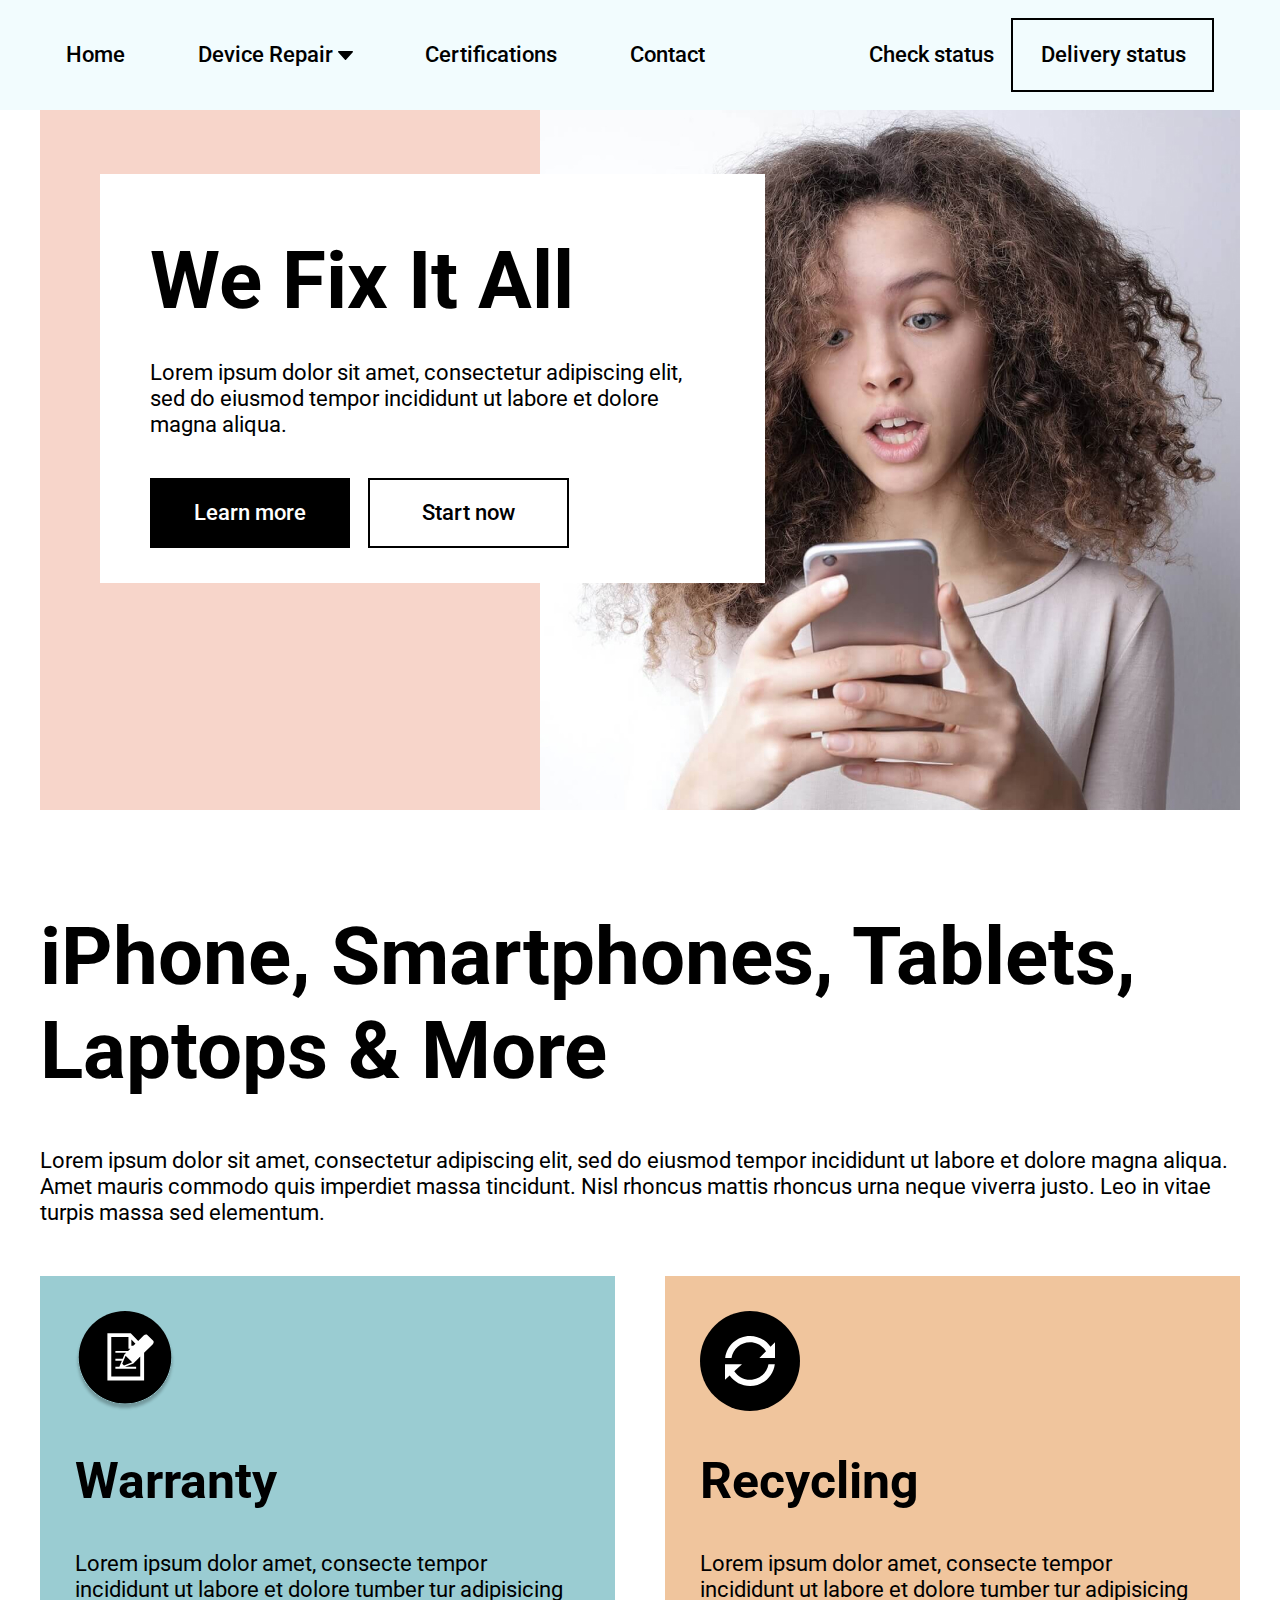
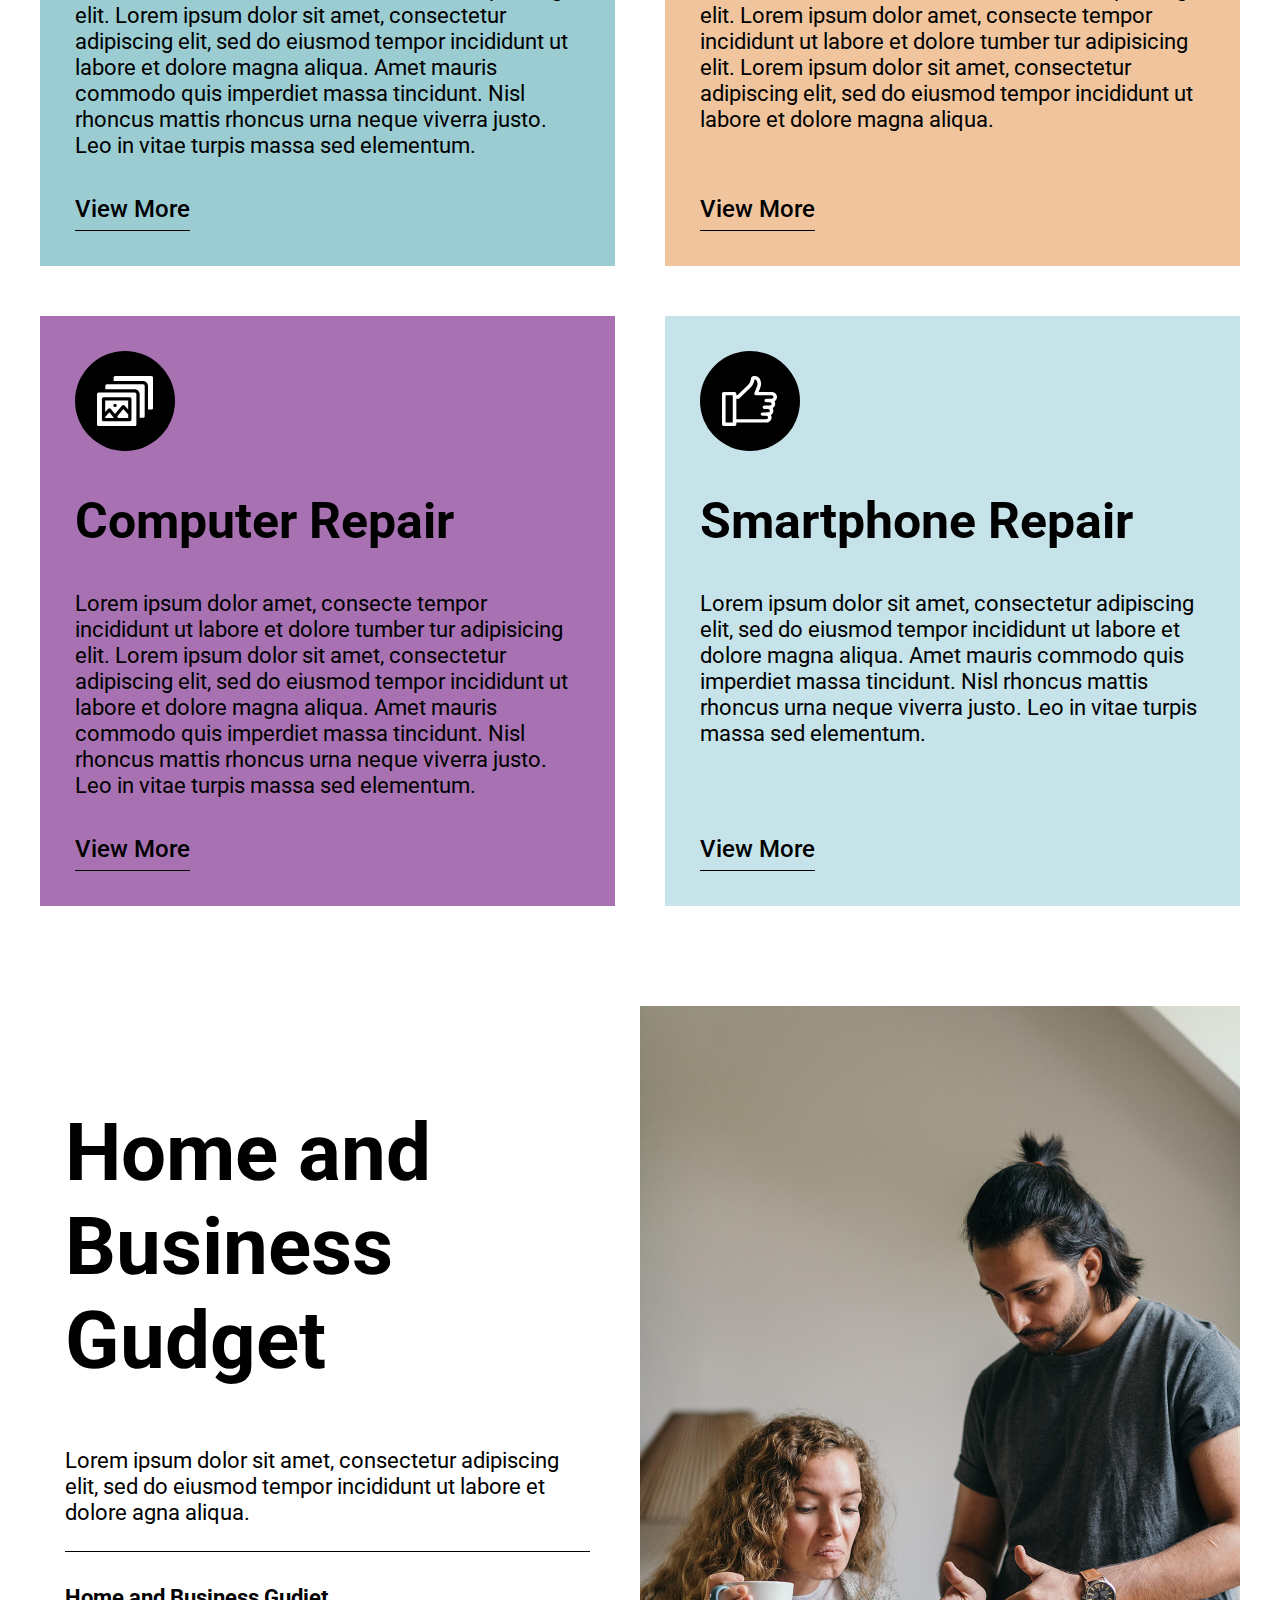
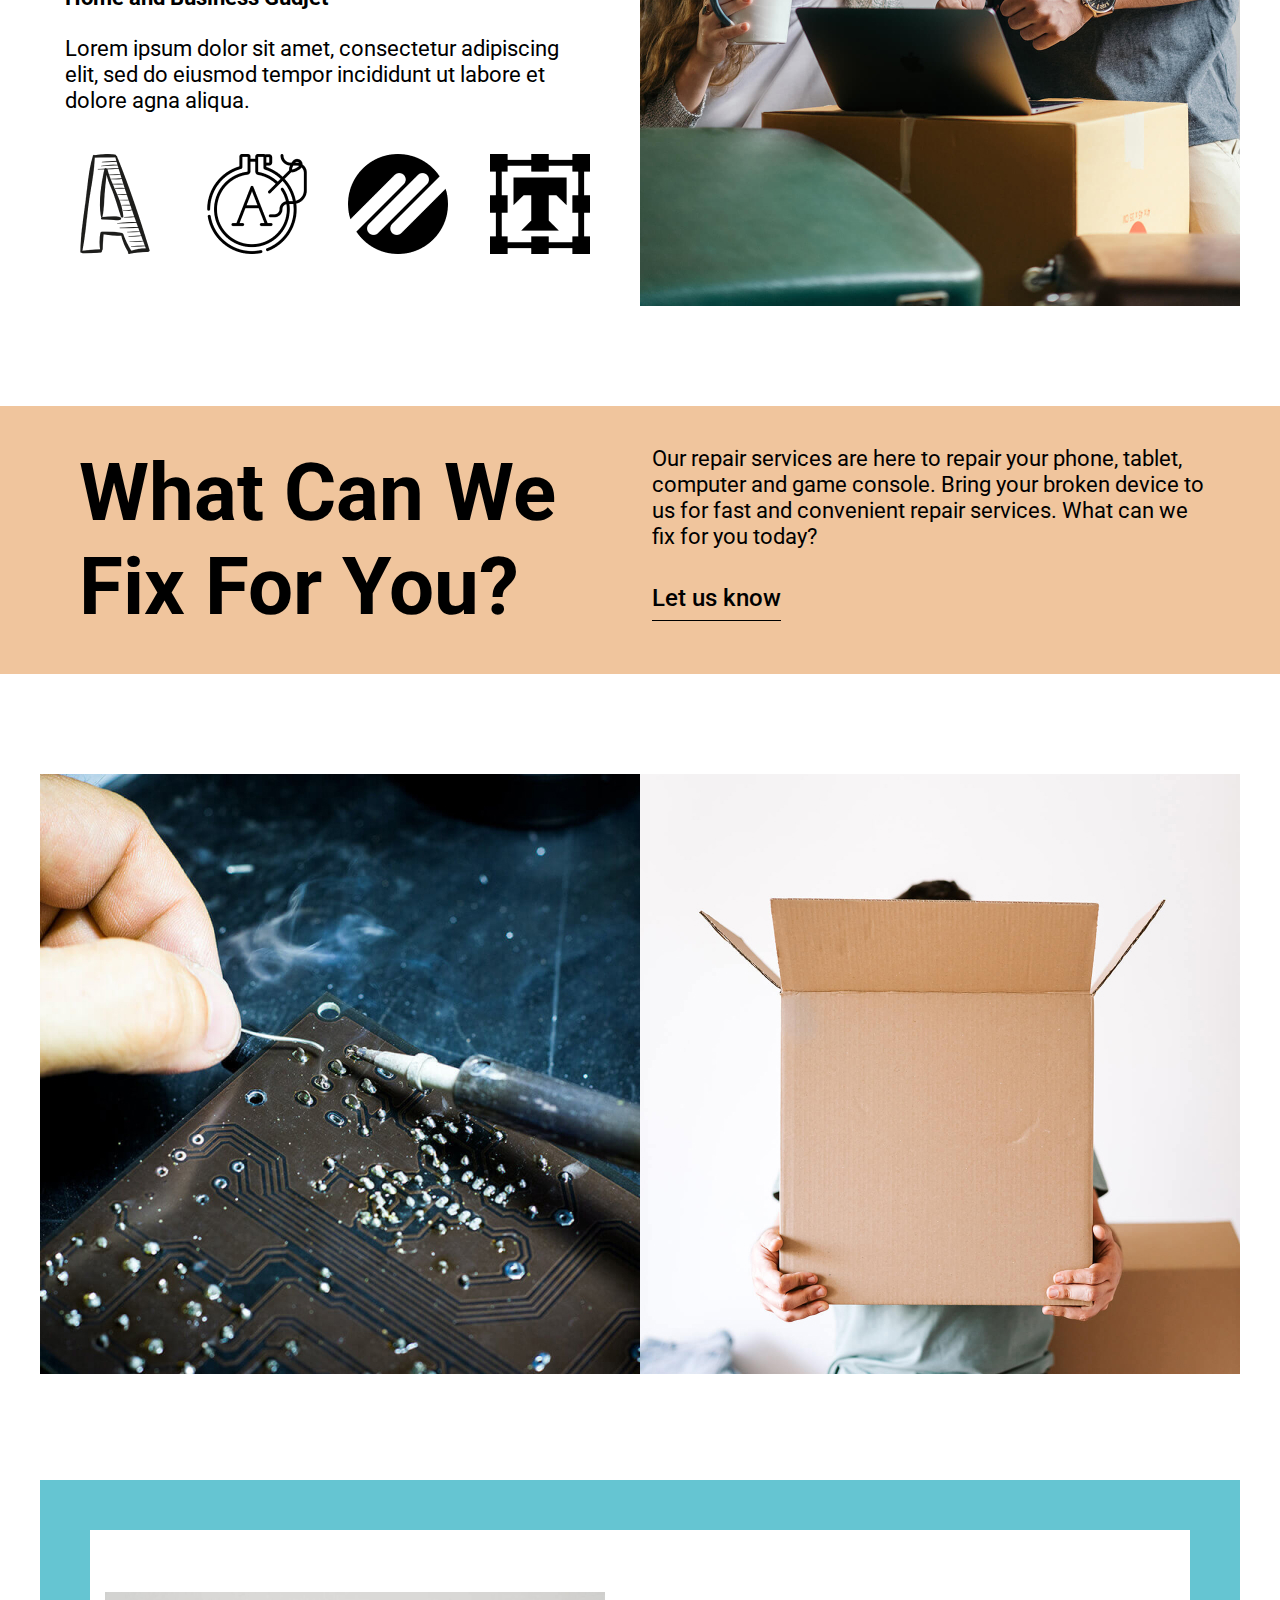
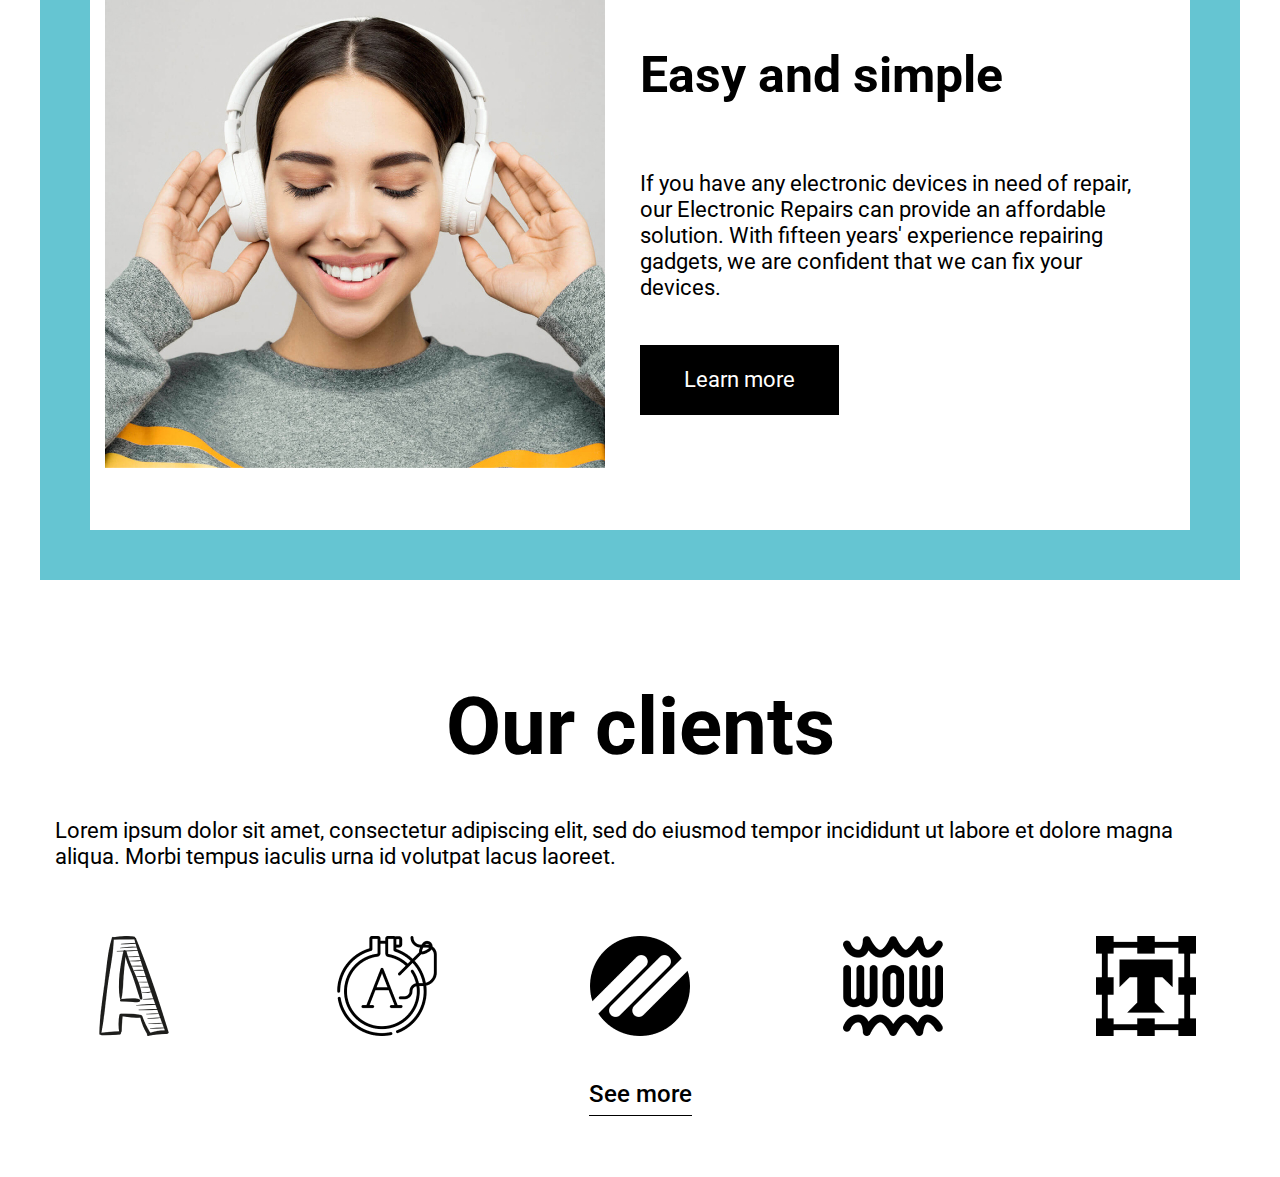
==== commit 007d0c93: "Made responsive design of the clients section" ====
--- a/index.html
+++ b/index.html
@@ -286,9 +286,28 @@
 				<!-- /services__picture -->
 			</div>
 			<!-- /container -->
-
 		</section>
 		<!-- /section.services -->
+
+		<section class="clients">
+			<div class="container">
+				<h2 class="clients__title">Our clients</h2>
+				<p class="clients__text">Lorem ipsum dolor sit amet, consectetur adipiscing elit, sed do eiusmod tempor incididunt ut labore et dolore magna aliqua. Morbi tempus iaculis urna id volutpat lacus laoreet. </p>
+				<div class="clients__images">
+					<img class="clients__img" src="images/clients/1.png" alt="image">
+					<img class="clients__img" src="images/clients/2.png" alt="image">
+					<img class="clients__img" src="images/clients/3.png" alt="image">
+					<img class="clients__img" src="images/clients/4.png" alt="image">
+					<img class="clients__img" src="images/clients/5.png" alt="image">	
+				</div>
+				<!-- /clients__images -->
+				<div class="clients__link-box">
+					<a class="clients__link" href="#">See more</a>
+				</div>
+			</div>
+			<!-- /container -->
+		</section>
+		<!-- /clients -->
 
 	</main>
 	<!-- /main.main -->
--- a/css/style.min.css
+++ b/css/style.min.css
@@ -1,3 +1,3 @@
 .slick-slider{position:relative;display:block;-webkit-box-sizing:border-box;box-sizing:border-box;-webkit-user-select:none;-moz-user-select:none;-ms-user-select:none;user-select:none;-webkit-touch-callout:none;-khtml-user-select:none;-ms-touch-action:pan-y;touch-action:pan-y;-webkit-tap-highlight-color:transparent}.slick-list{position:relative;display:block;overflow:hidden;margin:0;padding:0}.slick-list:focus{outline:none}.slick-list.dragging{cursor:pointer;cursor:hand}.slick-slider .slick-track,.slick-slider .slick-list{-webkit-transform:translate3d(0, 0, 0);-ms-transform:translate3d(0, 0, 0);transform:translate3d(0, 0, 0)}.slick-track{position:relative;top:0;left:0;display:block;margin-left:auto;margin-right:auto}.slick-track:before,.slick-track:after{display:table;content:''}.slick-track:after{clear:both}.slick-loading .slick-track{visibility:hidden}.slick-slide{display:none;float:left;height:100%;min-height:1px}[dir='rtl'] .slick-slide{float:right}.slick-slide img{display:block}.slick-slide.slick-loading img{display:none}.slick-slide.dragging img{pointer-events:none}.slick-initialized .slick-slide{display:block}.slick-loading .slick-slide{visibility:hidden}.slick-vertical .slick-slide{display:block;height:auto;border:1px solid transparent}.slick-arrow.slick-hidden{display:none}
 
-.hero__title,.cards__title,.gudget__title,.services__title,.clients__title,.repairs__title,.contact__title{font-size:80px;line-height:94px;font-weight:700}.hero__text,.cards__text,.cards__item-text,.gudget__text,.gudget__subtitle,.services__text,.services__picture-text,.repairs__text{font-weight:400;font-size:22px;line-height:26px}.cards__item-link,.services__link,.clients__link,.repairs__link{position:relative;font-weight:500;font-size:24px;line-height:28px;padding-bottom:8px;color:#000}html{-webkit-box-sizing:border-box;box-sizing:border-box}*,*::after,*::before{-webkit-box-sizing:inherit;box-sizing:inherit}ul[class],ol[class]{padding:0}body,h1,h2,h3,h4,h5,h6,p,ul,ol,li,figure,figcaption,blockquote,dl,dd{margin:0}ul[class]{list-style:none}img{max-width:100%;display:block}input,button,textarea,select{font:inherit}a{text-decoration:none}html{scroll-behavior:smooth}body{font-family:"Roboto",sans-serif;font-size:22px;color:#000;line-height:26px}.container{max-width:1230px;margin:0 auto;padding:0 15px}.lock{overflow:hidden}.mobile-menu{z-index:4;height:100vh;position:absolute;top:0;left:-1000px;-webkit-transform:translateX(-50%);-ms-transform:translateX(-50%);transform:translateX(-50%);text-align:center;padding:76px 15px;background-color:#F2FCFE;width:100%;-webkit-transition:left .4s;-o-transition:left .4s;transition:left .4s;overflow-y:auto}.mobile-menu__list-item{margin-bottom:25px}.mobile-menu__list-link{color:#000;font-weight:500}.mobile-menu__list-item--sublist{position:relative;display:-webkit-box;display:-ms-flexbox;display:flex;margin:0 auto 25px auto;-webkit-box-align:center;-ms-flex-align:center;align-items:center;-webkit-box-pack:center;-ms-flex-pack:center;justify-content:center}.mobile-menu__sublist{position:absolute;top:100%;background-color:#fff;padding:41px 26px 29px 31px !important;width:220px;border-radius:10px;opacity:0;visibility:hidden;pointer-events:none;-webkit-transition:all .4s ease 0s;-o-transition:all .4s ease 0s;transition:all .4s ease 0s;-webkit-transform:translateY(30px);-ms-transform:translateY(30px);transform:translateY(30px)}.mobile-menu__sublist-item{margin-bottom:8px}.mobile-menu__sublist-item:last-child{margin-bottom:0}.mobile-menu__sublist-link{color:#000}.mobile-menu__arrow{-webkit-transition:all .3s;-o-transition:all .3s;transition:all .3s;margin:0 0 0 5px}.mobile-menu__buttons{display:-webkit-box;display:-ms-flexbox;display:flex;-webkit-box-align:center;-ms-flex-align:center;align-items:center;-webkit-box-pack:center;-ms-flex-pack:center;justify-content:center}.mobile-menu__btn{margin-right:17px;color:#000;font-weight:500}.mobile-menu__btn:last-child{margin-right:0}.mobile-menu__btn--border{border:2px solid #000;padding:12px 15px}._visible{left:50%}.header{background-color:#F2FCFE}.header__inner{min-height:100px;padding:0 26px}.header__buttons{display:-webkit-box;display:-ms-flexbox;display:flex;-webkit-box-align:center;-ms-flex-align:center;align-items:center;white-space:nowrap}.header__buttons{padding-left:50px}.header__btn{color:inherit;margin-right:17px;font-weight:500;-webkit-transition:hover .5s;-o-transition:hover .5s;transition:hover .5s}.header__btn:hover{text-decoration:underline}.header__btn:last-child{margin-right:0}.header__btn--border{border:2px solid #000;padding:22px 26px 22px 28px}.menu{display:-webkit-box;display:-ms-flexbox;display:flex;-webkit-box-align:center;-ms-flex-align:center;align-items:center;-webkit-box-pack:justify;-ms-flex-pack:justify;justify-content:space-between;padding:18px 0}.menu__body{width:639px}.menu__list{display:-webkit-box;display:-ms-flexbox;display:flex;-webkit-box-align:center;-ms-flex-align:center;align-items:center;-webkit-box-pack:justify;-ms-flex-pack:justify;justify-content:space-between}.menu__list-item{position:relative;margin-right:15px;-webkit-transition:all .5s;-o-transition:all .5s;transition:all .5s}.menu__list-item:last-child{margin-right:0}.menu__list-link{color:inherit;font-weight:500;-webkit-transition:.5s;-o-transition:.5s;transition:.5s}.menu__list-link:hover{text-decoration:underline}.menu__list-item--sublist{position:relative;display:-webkit-box;display:-ms-flexbox;display:flex;-webkit-box-align:center;-ms-flex-align:center;align-items:center}.menu__sublist{position:absolute;z-index:10;top:100%;right:-53px;background-color:#fff;padding:41px 26px 29px 31px !important;width:220px;border-radius:10px;opacity:0;visibility:hidden;pointer-events:none;-webkit-transition:all .4s ease 0s;-o-transition:all .4s ease 0s;transition:all .4s ease 0s;-webkit-transform:translateY(30px);-ms-transform:translateY(30px);transform:translateY(30px)}.menu__sublist-item{margin-bottom:8px}.menu__sublist-item:last-child{margin-bottom:0}.menu__sublist-link{color:inherit}.menu__sublist-link:hover{text-decoration:underline}.menu__burger-icon{display:none}.menu__arrow{margin-left:5px;cursor:pointer;-webkit-transition:-webkit-transform .3s;transition:-webkit-transform .3s;-o-transition:transform .3s;transition:transform .3s;transition:transform .3s, -webkit-transform .3s}body._pc .menu__list>li:hover .menu__sublist{opacity:1;visibility:visible;-webkit-transform:translateY(0);-ms-transform:translateY(0);transform:translateY(0);pointer-events:all}body._touch .menu__list>li.menu__list-item--active .menu__sublist{opacity:1;visibility:visible;-webkit-transform:translateY(0);-ms-transform:translateY(0);transform:translateY(0);pointer-events:all}body._touch .menu__list>li.menu__list-item--active .menu__arrow{-webkit-transform:rotate(-180deg);-ms-transform:rotate(-180deg);transform:rotate(-180deg)}body._touch .mobile-menu__list>li.mobile-menu__list-item--active .mobile-menu__sublist{opacity:1;visibility:visible;-webkit-transform:translateY(0);-ms-transform:translateY(0);transform:translateY(0);pointer-events:all}body._touch .mobile-menu__list>li.mobile-menu__list-item--active .mobile-menu__arrow{-webkit-transform:rotate(-180deg);-ms-transform:rotate(-180deg);transform:rotate(-180deg)}.hero{padding-bottom:50px}.hero__inner{position:relative}.hero__box{display:-webkit-box;display:-ms-flexbox;display:flex}.hero__item--pink{width:500px;height:700px;background-color:rgba(241,178,158,0.55)}.hero__item-img{max-width:700px}.hero__info{position:absolute;top:64px;left:60px;width:665px;background-color:#fff;padding:60px 75px 35px 50px}.hero__title{margin-bottom:32px}.hero__text{max-width:540px;margin-bottom:40px}.hero__btn{font-weight:500;line-height:26px;display:inline-block}.hero__btn:hover{text-decoration:underline}.hero__btn-black{padding:22px 44px;background-color:#000;color:#fff;margin-right:13px}.hero__btn-white{color:#000;background-color:#fff;padding:20px 52px;border:2px solid #000}.cards{padding-top:50px;padding-bottom:50px}.cards__title{margin-bottom:50px}.cards__text{margin-bottom:50px}.cards__items{display:-ms-grid;display:grid;-ms-grid-columns:(1fr)[2];grid-template-columns:repeat(2, 1fr);-ms-grid-rows:(1fr)[2];grid-template-rows:repeat(2, 1fr);gap:50px}.cards__item{max-width:575px;padding:35px;display:-webkit-box;display:-ms-flexbox;display:flex;-webkit-box-orient:vertical;-webkit-box-direction:normal;-ms-flex-direction:column;flex-direction:column}.cards__item-logo{margin-bottom:40px;width:100px;height:100px}.cards__item-title{font-weight:700;font-size:50px;line-height:60px;margin-bottom:40px;-webkit-box-flex:0;-ms-flex:0 0 auto;flex:0 0 auto}.cards__item-text{margin-bottom:36px;-webkit-box-flex:1;-ms-flex:1 0 auto;flex:1 0 auto}.cards__item-link{-webkit-box-flex:0;-ms-flex:0 0 auto;flex:0 0 auto}.cards__item-link::after{content:'';position:absolute;bottom:0;left:0;height:1px;width:115px;background-color:#000}.cards__item-link:hover{text-decoration:none}.cards__item--darkgreen{background-color:#9ACCD2}.cards__item--orange{background-color:#F0C59D}.cards__item--purple{background-color:#A871B1}.cards__item--lightgreen{background-color:#C5E3E8}.cards__item-link:hover::after{display:none}.gudget{padding-top:50px;padding-bottom:50px}.gudget__inner{display:-webkit-box;display:-ms-flexbox;display:flex;-webkit-box-pack:justify;-ms-flex-pack:justify;justify-content:space-between;-webkit-box-align:start;-ms-flex-align:start;align-items:flex-start}.gudget__item--1{padding:100px 0 46px 25px;max-width:550px;margin-right:20px}.gudget__title{margin-bottom:60px}.gudget__text--1{padding-bottom:25px;border-bottom:1px solid #000;margin-bottom:33px}.gudget__subtitle{font-weight:700;margin-bottom:25px}.gudget__text--2{margin-bottom:40px}.gudget__images{display:-webkit-box;display:-ms-flexbox;display:flex;-webkit-box-pack:justify;-ms-flex-pack:justify;justify-content:space-between;-webkit-box-align:center;-ms-flex-align:center;align-items:center}.gudget__item-img{max-width:600px}.services{padding-top:50px;padding-bottom:50px}.services__header{background-color:#F0C59D;padding:40px 0}.services__box{padding:0 13px 0 39px;display:-webkit-box;display:-ms-flexbox;display:flex}.services__title{max-width:560px;margin-right:13px}.services__text-box{max-width:554px}.services__text{margin-bottom:34px}.services__link{border-bottom:1px solid #000}.services__link:hover{text-decoration:none;border-bottom:none}.services__slider{margin-top:100px;margin-bottom:100px}.services__picture{border:50px solid #65C5D2;padding:62px 23px 62px 15px;display:-webkit-box;display:-ms-flexbox;display:flex;-webkit-box-pack:justify;-ms-flex-pack:justify;justify-content:space-between;-webkit-box-align:center;-ms-flex-align:center;align-items:center}.services__picture-imgbox{margin-right:30px}.services__picture-img{max-width:500px}.services__picture-textbox{max-width:527px}.services__picture-title{font-weight:700;font-size:50px;line-height:58px;margin-bottom:67px}.services__picture-text{margin-bottom:44px}.services__picture-btn{display:inline-block;background-color:#000;color:#fff;padding:22px 44px}.services__picture-btn:hover{text-decoration:underline}.clients{padding-top:50px;padding-bottom:50px}.clients__title{text-align:center;margin-bottom:44px}.clients__text{max-width:1150px;margin-left:15px;margin-right:35px;margin-bottom:66px}.clients__images{display:-webkit-box;display:-ms-flexbox;display:flex;-webkit-box-pack:justify;-ms-flex-pack:justify;justify-content:space-between;-webkit-box-align:center;-ms-flex-align:center;align-items:center;margin:0 44px 44px 44px}.clients__link-box{text-align:center}.clients__link{margin-bottom:11px;text-align:center;display:inline-block}.clients__link::after{content:'';position:absolute;left:0;bottom:0;background-color:#000;height:1px;width:103px}.clients__link:hover::after{height:0}.repairs{padding-top:50px;padding-bottom:65px}.repairs__top{display:-webkit-box;display:-ms-flexbox;display:flex;-webkit-box-pack:justify;-ms-flex-pack:justify;justify-content:space-between;-webkit-box-align:center;-ms-flex-align:center;align-items:center;margin-bottom:100px}.repairs__top-textbox{margin-right:27px;max-width:540px}.repairs__title{margin-bottom:22px}.repairs__text{margin-bottom:28px}.repairs__link{padding-bottom:15px;border-bottom:1px solid #000;display:inline-block}.repairs__link:hover{border:none}.repairs__images{display:-webkit-box;display:-ms-flexbox;display:flex;-webkit-box-pack:justify;-ms-flex-pack:justify;justify-content:space-between;-webkit-box-align:center;-ms-flex-align:center;align-items:center;margin-bottom:100px}.accordion{margin-left:100px;margin-right:100px}.accordion__item{padding-bottom:40px;border-bottom:1px solid #C4C4C4;margin-bottom:40px}.accordion__item:last-child{margin-bottom:0}.accordion__item-titlebox{display:-webkit-box;display:-ms-flexbox;display:flex;-webkit-box-pack:justify;-ms-flex-pack:justify;justify-content:space-between;-webkit-box-align:center;-ms-flex-align:center;align-items:center;cursor:pointer}.accordion__item-btns{display:-webkit-box;display:-ms-flexbox;display:flex;-webkit-box-align:center;-ms-flex-align:center;align-items:center}.accordion__item-title{font-weight:700;font-size:50px;line-height:58px}.accordion__item-article{margin-right:5px;margin-left:10px}.accordion__item-arrow{cursor:pointer;-webkit-transition:all .3s;-o-transition:all .3s;transition:all .3s}.accordion__item-content{padding-top:20px;max-height:0;overflow:hidden;background-color:transparent;-webkit-transition:max-height .3s ease-out;-o-transition:max-height .3s ease-out;transition:max-height .3s ease-out}.accordion__item-subtitle{font-weight:700;margin-bottom:10px}.accordion__item-text{margin-bottom:20px}.arrow--active{-webkit-transform:rotate(180deg);-ms-transform:rotate(180deg);transform:rotate(180deg)}.contact{padding-top:73px;padding-bottom:58px;background-color:#F3E7E7}.contact__form{background-color:#fff;max-width:600px;padding:37px 25px 29px 25px}.contact__title{margin-bottom:45px}.contact__label-box{margin-bottom:28px;margin-left:29px}.contact__label{font-weight:500}.contact__input{border:none;border-bottom:1px solid #000;margin-bottom:37px;width:500px;padding:13px 15px;font-weight:500;margin-left:25px}.contact__form-btn{color:#fff;background-color:#000;border:none;cursor:pointer;margin:0 auto;display:block;width:500px;padding:16px 0}.contact__form-btn:hover{text-decoration:underline}.footer{padding-top:50px;padding-bottom:50px;background-color:#C5E3E8}.footer__title{font-weight:500;font-size:50px;line-height:59px;color:#000;margin-bottom:32px}.footer__top{padding-bottom:100px;border-bottom:1px solid #000;margin-bottom:28px}.footer__top-row{display:-webkit-box;display:-ms-flexbox;display:flex;-webkit-box-pack:justify;-ms-flex-pack:justify;justify-content:space-between;-webkit-box-align:start;-ms-flex-align:start;align-items:flex-start}.footer__top-contact{max-width:248px}.footer__link{color:#000;display:block}.footer__link:hover{text-decoration:underline}.footer__top-items{display:-webkit-box;display:-ms-flexbox;display:flex}.footer__links--1{margin-right:95px}.footer__links--2{margin-right:138px}.footer__bottom{display:-webkit-box;display:-ms-flexbox;display:flex;-webkit-box-pack:justify;-ms-flex-pack:justify;justify-content:space-between;-webkit-box-align:center;-ms-flex-align:center;align-items:center}@media (max-width: 1133px){.services__box{padding:0;-webkit-box-orient:vertical;-webkit-box-direction:normal;-ms-flex-direction:column;flex-direction:column;text-align:center}.services__title{max-width:100%;margin-bottom:30px;margin-right:0}.services__text-box{max-width:100%}}@media (max-width: 1110px){.gudget__inner{-webkit-box-orient:vertical;-webkit-box-direction:normal;-ms-flex-direction:column;flex-direction:column}.gudget__item--1{margin-right:0;padding:0;padding-bottom:46px;max-width:80%;margin:0 auto}.gudget__item--2{display:none}}@media (max-width: 1090px){.header__inner{padding:0}}@media (max-width: 1064px){.services__picture-title{font-size:43px;line-height:54px;margin-bottom:47px}.services__picture{border:30px solid #65C5D2}}@media (max-width: 1000px){.header__btn--border{padding:12px 15px 12px 15px}}@media (max-width: 970px){.services__picture-imgbox{display:none}.services__picture-textbox{max-width:100%;text-align:center}.services__picture-title{font-size:55px;line-height:58px;margin-bottom:67px}}@media (max-width: 882px){.menu__body{display:none}.header__buttons{padding-left:0;display:none}.header__menu{padding:0}.menu__burger-icon{display:block;z-index:5;position:relative;width:30px;height:18px;cursor:pointer;justify-self:flex-end;margin-left:auto;margin-top:36px}.menu__burger-icon span,.menu__burger-icon::before,.menu__burger-icon::after{position:absolute;right:0;height:10%;width:100%;-webkit-transition:all .3s;-o-transition:all .3s;transition:all .3s;background-color:#000}.menu__burger-icon::before,.menu__burger-icon::after{content:''}.menu__burger-icon::before{top:0}.menu__burger-icon::after{bottom:0}.menu__burger-icon span{top:50%;-webkit-transform:translateY(-50%);-ms-transform:translateY(-50%);transform:translateY(-50%)}.hero__inner{display:-webkit-box;display:-ms-flexbox;display:flex;-webkit-box-orient:vertical;-webkit-box-direction:normal;-ms-flex-direction:column;flex-direction:column}.hero__item--pink{display:none}.hero__box{-webkit-box-pack:center;-ms-flex-pack:center;justify-content:center}.hero__info{-webkit-box-ordinal-group:0;-ms-flex-order:-1;order:-1;position:relative;top:0;right:0;left:0;bottom:0;margin:50px auto;width:100%;padding:0;text-align:center}.hero__text{max-width:100%}.cards__title{text-align:center;font-size:70px;line-height:80px;margin-bottom:40px}.cards__text{text-align:center;font-size:21px;line-height:25px;margin-bottom:40px}.services__slider{margin-top:60px;margin-bottom:60px}}@media (max-width: 791px){.cards__items{-ms-grid-columns:(1fr)[1];grid-template-columns:repeat(1, 1fr);-ms-grid-rows:(1fr)[1];grid-template-rows:repeat(1, 1fr);gap:35px}.cards__item{max-width:100%}.gudget__title{text-align:center;font-size:68px;line-height:71px;margin-bottom:35px}.gudget__text{text-align:center}.gudget__subtitle{text-align:center}.services__title{font-size:68px;line-height:71px}}@media (max-width: 743px){.hero{padding-bottom:25px}.hero__item-img{max-width:100%}.cards{padding-top:25px;padding-bottom:25px}.cards__title{text-align:center;font-size:64px;line-height:72px;margin-bottom:35px}.gudget{padding-top:25px;padding-bottom:25px}.services{padding-top:25px;padding-bottom:25px}}@media (max-width: 673px){.gudget__title{font-size:61px;line-height:60px;margin-bottom:30px}.gudget__item-img--small{width:85px;height:85px}.services__title{font-size:61px;line-height:60px}}@media (max-width: 665px){.cards__title{font-size:54px;line-height:59px}.cards__text{margin-bottom:25px}}@media (max-width: 611px){.gudget__title{font-size:55px;line-height:56px}.gudget__item--1{max-width:100%;padding-bottom:16px}.gudget__item-img--small{width:85px;height:85px}}@media (max-width: 565px){.cards__title{font-size:47px;line-height:54px;margin-bottom:30px}.cards__text{font-size:20px;line-height:24px}.cards__item-logo{margin-bottom:30px}.cards__item-title{font-size:47px;line-height:55px;margin-bottom:30px}.cards__item-text{font-size:21px;margin-bottom:30px}}@media (max-width: 554px){.gudget__title{font-size:50px;line-height:50px}.gudget__text{font-size:21px}.gudget__item-img--small{width:75px;height:75px}.services__title{font-size:50px;line-height:50px}.services__text{font-size:21px}.services__picture-text{font-size:21px}}@media (max-width: 530px){.services__picture{padding:40px 23px 40px 15px}.services__picture-title{font-size:45px;line-height:47px;margin-bottom:30px}.services__picture-btn{padding:19px 35px}}@media (max-width: 506px){.gudget__title{font-size:45px;line-height:45px;margin-bottom:25px}.gudget__subtitle{margin-bottom:20px}.services__picture-title{font-size:45px;line-height:45px;margin-bottom:25px}.services__slider{margin-top:35px;margin-bottom:35px}}@media (max-width: 493px){.cards__title{font-size:40px;line-height:45px}}@media (max-width: 465px){.header__inner{min-height:0}.header__menu{padding-bottom:34px}.hero__info{margin:35px auto}.hero__title{font-size:70px;margin-bottom:14px}.hero__text{font-size:21px;line-height:23px;margin-bottom:30px}.hero__btn{line-height:18px;padding:20px 44px}.hero__btn-white{padding:18px 44px}.services__picture-title{font-size:36px;line-height:38px;margin-bottom:25px}.services__picture-text{margin-bottom:30px}}@media (max-width: 437px){.hero__buttons{display:-webkit-box;display:-ms-flexbox;display:flex;-webkit-box-orient:vertical;-webkit-box-direction:normal;-ms-flex-direction:column;flex-direction:column}.hero__btn-black{margin-bottom:20px;margin-right:0}.cards__title{font-size:36px;line-height:42px;margin-bottom:25px}.cards__text{font-size:18px;line-height:22px}.cards__item-logo{margin-bottom:20px;width:85px;height:85px}.cards__item-title{font-size:44px;line-height:46px;margin-bottom:20px}.cards__item-text{font-size:18px;margin-bottom:20px}.cards__item-link{font-size:22px}.cards__item-link::after{width:106px}.gudget__text{font-size:18px;margin-bottom:25px}.services__text{font-size:18px;margin-bottom:25px}.services__link{font-size:22px}.services__picture{border:25px solid #65C5D2;padding:30px 15px}.services__picture-text{font-size:18px}.services__picture-btn{padding:13px 33px;font-size:20px}}@media (max-width: 410px){.hero{padding-bottom:25px}.hero__title{font-size:64px;margin-bottom:10px}.hero__text{font-size:19px;line-height:21px;margin-bottom:25px}.hero__btn{font-size:20px}}@media (max-width: 390px){.cards__title{font-size:31px;line-height:35px}.cards__text{margin-bottom:20px}.cards__item{padding:30px}.cards__item-logo{margin-bottom:15px;width:80px;height:80px}.cards__item-title{font-size:40px;line-height:46px;margin-bottom:20px}.services__picture-title{font-size:31px;line-height:35px;margin-bottom:20px}}@media (max-width: 372px){.mobile-menu__btn{font-size:20px}.mobile-menu__btn--border{padding:10px}.hero__title{font-size:58px;margin-bottom:10px}.hero__info{margin:10px auto 30px auto}.hero__text{font-size:19px;line-height:21px;margin-bottom:25px}.gudget__title{font-size:38px;line-height:40px;margin-bottom:20px}.gudget__item-img--small{width:70px;height:70px}.services__title{font-size:38px;line-height:40px;margin-bottom:20px}}@media (max-width: 338px){.hero__title{font-size:54px;margin-bottom:10px}.hero__text{font-size:19px;line-height:21px;margin-bottom:25px}.cards__title{font-size:26px;line-height:31px;margin-bottom:22px}.cards__item{padding:25px}.gudget__item-img--small{width:60px;height:60px}.services__picture-title{font-size:28px;line-height:29px;margin-bottom:20px}}
+.hero__title,.cards__title,.gudget__title,.services__title,.clients__title,.repairs__title,.contact__title{font-size:80px;line-height:94px;font-weight:700}.hero__text,.cards__text,.cards__item-text,.gudget__text,.gudget__subtitle,.services__text,.services__picture-text,.repairs__text{font-weight:400;font-size:22px;line-height:26px}.cards__item-link,.services__link,.clients__link,.repairs__link{position:relative;font-weight:500;font-size:24px;line-height:28px;padding-bottom:8px;color:#000}html{-webkit-box-sizing:border-box;box-sizing:border-box}*,*::after,*::before{-webkit-box-sizing:inherit;box-sizing:inherit}ul[class],ol[class]{padding:0}body,h1,h2,h3,h4,h5,h6,p,ul,ol,li,figure,figcaption,blockquote,dl,dd{margin:0}ul[class]{list-style:none}img{max-width:100%;display:block}input,button,textarea,select{font:inherit}a{text-decoration:none}html{scroll-behavior:smooth}body{font-family:"Roboto",sans-serif;font-size:22px;color:#000;line-height:26px}.container{max-width:1230px;margin:0 auto;padding:0 15px}.lock{overflow:hidden}.mobile-menu{z-index:4;height:100vh;position:absolute;top:0;left:-1000px;-webkit-transform:translateX(-50%);-ms-transform:translateX(-50%);transform:translateX(-50%);text-align:center;padding:76px 15px;background-color:#F2FCFE;width:100%;-webkit-transition:left .4s;-o-transition:left .4s;transition:left .4s;overflow-y:auto}.mobile-menu__list-item{margin-bottom:25px}.mobile-menu__list-link{color:#000;font-weight:500}.mobile-menu__list-item--sublist{position:relative;display:-webkit-box;display:-ms-flexbox;display:flex;margin:0 auto 25px auto;-webkit-box-align:center;-ms-flex-align:center;align-items:center;-webkit-box-pack:center;-ms-flex-pack:center;justify-content:center}.mobile-menu__sublist{position:absolute;top:100%;background-color:#fff;padding:41px 26px 29px 31px !important;width:220px;border-radius:10px;opacity:0;visibility:hidden;pointer-events:none;-webkit-transition:all .4s ease 0s;-o-transition:all .4s ease 0s;transition:all .4s ease 0s;-webkit-transform:translateY(30px);-ms-transform:translateY(30px);transform:translateY(30px)}.mobile-menu__sublist-item{margin-bottom:8px}.mobile-menu__sublist-item:last-child{margin-bottom:0}.mobile-menu__sublist-link{color:#000}.mobile-menu__arrow{-webkit-transition:all .3s;-o-transition:all .3s;transition:all .3s;margin:0 0 0 5px}.mobile-menu__buttons{display:-webkit-box;display:-ms-flexbox;display:flex;-webkit-box-align:center;-ms-flex-align:center;align-items:center;-webkit-box-pack:center;-ms-flex-pack:center;justify-content:center}.mobile-menu__btn{margin-right:17px;color:#000;font-weight:500}.mobile-menu__btn:last-child{margin-right:0}.mobile-menu__btn--border{border:2px solid #000;padding:12px 15px}._visible{left:50%}.header{background-color:#F2FCFE}.header__inner{min-height:100px;padding:0 26px}.header__buttons{display:-webkit-box;display:-ms-flexbox;display:flex;-webkit-box-align:center;-ms-flex-align:center;align-items:center;white-space:nowrap}.header__buttons{padding-left:50px}.header__btn{color:inherit;margin-right:17px;font-weight:500;-webkit-transition:hover .5s;-o-transition:hover .5s;transition:hover .5s}.header__btn:hover{text-decoration:underline}.header__btn:last-child{margin-right:0}.header__btn--border{border:2px solid #000;padding:22px 26px 22px 28px}.menu{display:-webkit-box;display:-ms-flexbox;display:flex;-webkit-box-align:center;-ms-flex-align:center;align-items:center;-webkit-box-pack:justify;-ms-flex-pack:justify;justify-content:space-between;padding:18px 0}.menu__body{width:639px}.menu__list{display:-webkit-box;display:-ms-flexbox;display:flex;-webkit-box-align:center;-ms-flex-align:center;align-items:center;-webkit-box-pack:justify;-ms-flex-pack:justify;justify-content:space-between}.menu__list-item{position:relative;margin-right:15px;-webkit-transition:all .5s;-o-transition:all .5s;transition:all .5s}.menu__list-item:last-child{margin-right:0}.menu__list-link{color:inherit;font-weight:500;-webkit-transition:.5s;-o-transition:.5s;transition:.5s}.menu__list-link:hover{text-decoration:underline}.menu__list-item--sublist{position:relative;display:-webkit-box;display:-ms-flexbox;display:flex;-webkit-box-align:center;-ms-flex-align:center;align-items:center}.menu__sublist{position:absolute;z-index:10;top:100%;right:-53px;background-color:#fff;padding:41px 26px 29px 31px !important;width:220px;border-radius:10px;opacity:0;visibility:hidden;pointer-events:none;-webkit-transition:all .4s ease 0s;-o-transition:all .4s ease 0s;transition:all .4s ease 0s;-webkit-transform:translateY(30px);-ms-transform:translateY(30px);transform:translateY(30px)}.menu__sublist-item{margin-bottom:8px}.menu__sublist-item:last-child{margin-bottom:0}.menu__sublist-link{color:inherit}.menu__sublist-link:hover{text-decoration:underline}.menu__burger-icon{display:none}.menu__arrow{margin-left:5px;cursor:pointer;-webkit-transition:-webkit-transform .3s;transition:-webkit-transform .3s;-o-transition:transform .3s;transition:transform .3s;transition:transform .3s, -webkit-transform .3s}body._pc .menu__list>li:hover .menu__sublist{opacity:1;visibility:visible;-webkit-transform:translateY(0);-ms-transform:translateY(0);transform:translateY(0);pointer-events:all}body._touch .menu__list>li.menu__list-item--active .menu__sublist{opacity:1;visibility:visible;-webkit-transform:translateY(0);-ms-transform:translateY(0);transform:translateY(0);pointer-events:all}body._touch .menu__list>li.menu__list-item--active .menu__arrow{-webkit-transform:rotate(-180deg);-ms-transform:rotate(-180deg);transform:rotate(-180deg)}body._touch .mobile-menu__list>li.mobile-menu__list-item--active .mobile-menu__sublist{opacity:1;visibility:visible;-webkit-transform:translateY(0);-ms-transform:translateY(0);transform:translateY(0);pointer-events:all}body._touch .mobile-menu__list>li.mobile-menu__list-item--active .mobile-menu__arrow{-webkit-transform:rotate(-180deg);-ms-transform:rotate(-180deg);transform:rotate(-180deg)}.hero{padding-bottom:50px}.hero__inner{position:relative}.hero__box{display:-webkit-box;display:-ms-flexbox;display:flex}.hero__item--pink{width:500px;height:700px;background-color:rgba(241,178,158,0.55)}.hero__item-img{max-width:700px}.hero__info{position:absolute;top:64px;left:60px;width:665px;background-color:#fff;padding:60px 75px 35px 50px}.hero__title{margin-bottom:32px}.hero__text{max-width:540px;margin-bottom:40px}.hero__btn{font-weight:500;line-height:26px;display:inline-block}.hero__btn:hover{text-decoration:underline}.hero__btn-black{padding:22px 44px;background-color:#000;color:#fff;margin-right:13px}.hero__btn-white{color:#000;background-color:#fff;padding:20px 52px;border:2px solid #000}.cards{padding-top:50px;padding-bottom:50px}.cards__title{margin-bottom:50px}.cards__text{margin-bottom:50px}.cards__items{display:-ms-grid;display:grid;-ms-grid-columns:(1fr)[2];grid-template-columns:repeat(2, 1fr);-ms-grid-rows:(1fr)[2];grid-template-rows:repeat(2, 1fr);gap:50px}.cards__item{max-width:575px;padding:35px;display:-webkit-box;display:-ms-flexbox;display:flex;-webkit-box-orient:vertical;-webkit-box-direction:normal;-ms-flex-direction:column;flex-direction:column}.cards__item-logo{margin-bottom:40px;width:100px;height:100px}.cards__item-title{font-weight:700;font-size:50px;line-height:60px;margin-bottom:40px;-webkit-box-flex:0;-ms-flex:0 0 auto;flex:0 0 auto}.cards__item-text{margin-bottom:36px;-webkit-box-flex:1;-ms-flex:1 0 auto;flex:1 0 auto}.cards__item-link{-webkit-box-flex:0;-ms-flex:0 0 auto;flex:0 0 auto}.cards__item-link::after{content:'';position:absolute;bottom:0;left:0;height:1px;width:115px;background-color:#000}.cards__item-link:hover{text-decoration:none}.cards__item--darkgreen{background-color:#9ACCD2}.cards__item--orange{background-color:#F0C59D}.cards__item--purple{background-color:#A871B1}.cards__item--lightgreen{background-color:#C5E3E8}.cards__item-link:hover::after{display:none}.gudget{padding-top:50px;padding-bottom:50px}.gudget__inner{display:-webkit-box;display:-ms-flexbox;display:flex;-webkit-box-pack:justify;-ms-flex-pack:justify;justify-content:space-between;-webkit-box-align:start;-ms-flex-align:start;align-items:flex-start}.gudget__item--1{padding:100px 0 46px 25px;max-width:550px;margin-right:20px}.gudget__title{margin-bottom:60px}.gudget__text--1{padding-bottom:25px;border-bottom:1px solid #000;margin-bottom:33px}.gudget__subtitle{font-weight:700;margin-bottom:25px}.gudget__text--2{margin-bottom:40px}.gudget__images{display:-webkit-box;display:-ms-flexbox;display:flex;-webkit-box-pack:justify;-ms-flex-pack:justify;justify-content:space-between;-webkit-box-align:center;-ms-flex-align:center;align-items:center}.gudget__item-img{max-width:600px}.services{padding-top:50px;padding-bottom:50px}.services__header{background-color:#F0C59D;padding:40px 0}.services__box{padding:0 13px 0 39px;display:-webkit-box;display:-ms-flexbox;display:flex}.services__title{max-width:560px;margin-right:13px}.services__text-box{max-width:554px}.services__text{margin-bottom:34px}.services__link{border-bottom:1px solid #000}.services__link:hover{text-decoration:none;border-bottom:none}.services__slider{margin-top:100px;margin-bottom:100px}.services__picture{border:50px solid #65C5D2;padding:62px 23px 62px 15px;display:-webkit-box;display:-ms-flexbox;display:flex;-webkit-box-pack:justify;-ms-flex-pack:justify;justify-content:space-between;-webkit-box-align:center;-ms-flex-align:center;align-items:center}.services__picture-imgbox{margin-right:30px}.services__picture-img{max-width:500px}.services__picture-textbox{max-width:527px}.services__picture-title{font-weight:700;font-size:50px;line-height:58px;margin-bottom:67px}.services__picture-text{margin-bottom:44px}.services__picture-btn{display:inline-block;background-color:#000;color:#fff;padding:22px 44px}.services__picture-btn:hover{text-decoration:underline}.clients{padding-top:50px;padding-bottom:50px}.clients__title{text-align:center;margin-bottom:44px}.clients__text{max-width:1150px;margin-left:15px;margin-right:35px;margin-bottom:66px}.clients__images{display:-webkit-box;display:-ms-flexbox;display:flex;-webkit-box-pack:justify;-ms-flex-pack:justify;justify-content:space-between;-webkit-box-align:center;-ms-flex-align:center;align-items:center;margin:0 44px 44px 44px}.clients__link-box{text-align:center}.clients__link{margin-bottom:11px;text-align:center;display:inline-block}.clients__link::after{content:'';position:absolute;left:0;bottom:0;background-color:#000;height:1px;width:103px}.clients__link:hover::after{height:0}.repairs{padding-top:50px;padding-bottom:65px}.repairs__top{display:-webkit-box;display:-ms-flexbox;display:flex;-webkit-box-pack:justify;-ms-flex-pack:justify;justify-content:space-between;-webkit-box-align:center;-ms-flex-align:center;align-items:center;margin-bottom:100px}.repairs__top-textbox{margin-right:27px;max-width:540px}.repairs__title{margin-bottom:22px}.repairs__text{margin-bottom:28px}.repairs__link{padding-bottom:15px;border-bottom:1px solid #000;display:inline-block}.repairs__link:hover{border:none}.repairs__images{display:-webkit-box;display:-ms-flexbox;display:flex;-webkit-box-pack:justify;-ms-flex-pack:justify;justify-content:space-between;-webkit-box-align:center;-ms-flex-align:center;align-items:center;margin-bottom:100px}.accordion{margin-left:100px;margin-right:100px}.accordion__item{padding-bottom:40px;border-bottom:1px solid #C4C4C4;margin-bottom:40px}.accordion__item:last-child{margin-bottom:0}.accordion__item-titlebox{display:-webkit-box;display:-ms-flexbox;display:flex;-webkit-box-pack:justify;-ms-flex-pack:justify;justify-content:space-between;-webkit-box-align:center;-ms-flex-align:center;align-items:center;cursor:pointer}.accordion__item-btns{display:-webkit-box;display:-ms-flexbox;display:flex;-webkit-box-align:center;-ms-flex-align:center;align-items:center}.accordion__item-title{font-weight:700;font-size:50px;line-height:58px}.accordion__item-article{margin-right:5px;margin-left:10px}.accordion__item-arrow{cursor:pointer;-webkit-transition:all .3s;-o-transition:all .3s;transition:all .3s}.accordion__item-content{padding-top:20px;max-height:0;overflow:hidden;background-color:transparent;-webkit-transition:max-height .3s ease-out;-o-transition:max-height .3s ease-out;transition:max-height .3s ease-out}.accordion__item-subtitle{font-weight:700;margin-bottom:10px}.accordion__item-text{margin-bottom:20px}.arrow--active{-webkit-transform:rotate(180deg);-ms-transform:rotate(180deg);transform:rotate(180deg)}.contact{padding-top:73px;padding-bottom:58px;background-color:#F3E7E7}.contact__form{background-color:#fff;max-width:600px;padding:37px 25px 29px 25px}.contact__title{margin-bottom:45px}.contact__label-box{margin-bottom:28px;margin-left:29px}.contact__label{font-weight:500}.contact__input{border:none;border-bottom:1px solid #000;margin-bottom:37px;width:500px;padding:13px 15px;font-weight:500;margin-left:25px}.contact__form-btn{color:#fff;background-color:#000;border:none;cursor:pointer;margin:0 auto;display:block;width:500px;padding:16px 0}.contact__form-btn:hover{text-decoration:underline}.footer{padding-top:50px;padding-bottom:50px;background-color:#C5E3E8}.footer__title{font-weight:500;font-size:50px;line-height:59px;color:#000;margin-bottom:32px}.footer__top{padding-bottom:100px;border-bottom:1px solid #000;margin-bottom:28px}.footer__top-row{display:-webkit-box;display:-ms-flexbox;display:flex;-webkit-box-pack:justify;-ms-flex-pack:justify;justify-content:space-between;-webkit-box-align:start;-ms-flex-align:start;align-items:flex-start}.footer__top-contact{max-width:248px}.footer__link{color:#000;display:block}.footer__link:hover{text-decoration:underline}.footer__top-items{display:-webkit-box;display:-ms-flexbox;display:flex}.footer__links--1{margin-right:95px}.footer__links--2{margin-right:138px}.footer__bottom{display:-webkit-box;display:-ms-flexbox;display:flex;-webkit-box-pack:justify;-ms-flex-pack:justify;justify-content:space-between;-webkit-box-align:center;-ms-flex-align:center;align-items:center}@media (max-width: 1133px){.services__box{padding:0;-webkit-box-orient:vertical;-webkit-box-direction:normal;-ms-flex-direction:column;flex-direction:column;text-align:center}.services__title{max-width:100%;margin-bottom:30px;margin-right:0}.services__text-box{max-width:100%}}@media (max-width: 1110px){.gudget__inner{-webkit-box-orient:vertical;-webkit-box-direction:normal;-ms-flex-direction:column;flex-direction:column}.gudget__item--1{margin-right:0;padding:0;padding-bottom:46px;max-width:80%;margin:0 auto}.gudget__item--2{display:none}}@media (max-width: 1090px){.header__inner{padding:0}}@media (max-width: 1064px){.services__picture-title{font-size:43px;line-height:54px;margin-bottom:47px}.services__picture{border:30px solid #65C5D2}.clients__text{text-align:center;margin:0 0 66px 0}}@media (max-width: 1000px){.header__btn--border{padding:12px 15px 12px 15px}}@media (max-width: 970px){.services__picture-imgbox{display:none}.services__picture-textbox{max-width:100%;text-align:center}.services__picture-title{font-size:55px;line-height:58px;margin-bottom:67px}}@media (max-width: 882px){.menu__body{display:none}.header__buttons{padding-left:0;display:none}.header__menu{padding:0}.menu__burger-icon{display:block;z-index:5;position:relative;width:30px;height:18px;cursor:pointer;justify-self:flex-end;margin-left:auto;margin-top:36px}.menu__burger-icon span,.menu__burger-icon::before,.menu__burger-icon::after{position:absolute;right:0;height:10%;width:100%;-webkit-transition:all .3s;-o-transition:all .3s;transition:all .3s;background-color:#000}.menu__burger-icon::before,.menu__burger-icon::after{content:''}.menu__burger-icon::before{top:0}.menu__burger-icon::after{bottom:0}.menu__burger-icon span{top:50%;-webkit-transform:translateY(-50%);-ms-transform:translateY(-50%);transform:translateY(-50%)}.hero__inner{display:-webkit-box;display:-ms-flexbox;display:flex;-webkit-box-orient:vertical;-webkit-box-direction:normal;-ms-flex-direction:column;flex-direction:column}.hero__item--pink{display:none}.hero__box{-webkit-box-pack:center;-ms-flex-pack:center;justify-content:center}.hero__info{-webkit-box-ordinal-group:0;-ms-flex-order:-1;order:-1;position:relative;top:0;right:0;left:0;bottom:0;margin:50px auto;width:100%;padding:0;text-align:center}.hero__text{max-width:100%}.cards__title{text-align:center;font-size:70px;line-height:80px;margin-bottom:40px}.cards__text{text-align:center;font-size:21px;line-height:25px;margin-bottom:40px}.services__slider{margin-top:60px;margin-bottom:60px}}@media (max-width: 791px){.cards__items{-ms-grid-columns:(1fr)[1];grid-template-columns:repeat(1, 1fr);-ms-grid-rows:(1fr)[1];grid-template-rows:repeat(1, 1fr);gap:35px}.cards__item{max-width:100%}.gudget__title{text-align:center;font-size:68px;line-height:71px;margin-bottom:35px}.gudget__text{text-align:center}.gudget__subtitle{text-align:center}.services__title{font-size:68px;line-height:71px}.clients__title{font-size:68px;line-height:71px;margin-bottom:30px}}@media (max-width: 743px){.hero{padding-bottom:25px}.hero__item-img{max-width:100%}.cards{padding-top:25px;padding-bottom:25px}.cards__title{text-align:center;font-size:64px;line-height:72px;margin-bottom:35px}.gudget{padding-top:25px;padding-bottom:25px}.services{padding-top:25px;padding-bottom:25px}.clients{padding-top:25px;padding-bottom:25px}.clients__images{margin:0 0 44px 0;width:100%}.clients__img{width:85px;height:85px}}@media (max-width: 673px){.gudget__title{font-size:61px;line-height:60px;margin-bottom:30px}.gudget__item-img--small{width:85px;height:85px}.services__title{font-size:61px;line-height:60px}.clients__title{font-size:61px;line-height:60px}}@media (max-width: 665px){.cards__title{font-size:54px;line-height:59px}.cards__text{margin-bottom:25px}}@media (max-width: 611px){.gudget__title{font-size:55px;line-height:56px}.gudget__item--1{max-width:100%;padding-bottom:16px}.gudget__item-img--small{width:85px;height:85px}}@media (max-width: 565px){.cards__title{font-size:47px;line-height:54px;margin-bottom:30px}.cards__text{font-size:20px;line-height:24px}.cards__item-logo{margin-bottom:30px}.cards__item-title{font-size:47px;line-height:55px;margin-bottom:30px}.cards__item-text{font-size:21px;margin-bottom:30px}}@media (max-width: 554px){.gudget__title{font-size:50px;line-height:50px}.gudget__text{font-size:21px}.gudget__item-img--small{width:75px;height:75px}.services__title{font-size:50px;line-height:50px}.services__text{font-size:21px}.services__picture-text{font-size:21px}.clients__title{font-size:50px;line-height:50px}.clients__text{font-size:21px;margin:0 0 32px 0}}@media (max-width: 530px){.services__picture{padding:40px 23px 40px 15px}.services__picture-title{font-size:45px;line-height:47px;margin-bottom:30px}.services__picture-btn{padding:19px 35px}}@media (max-width: 506px){.gudget__title{font-size:45px;line-height:45px;margin-bottom:25px}.gudget__subtitle{margin-bottom:20px}.services__picture-title{font-size:45px;line-height:45px;margin-bottom:25px}.services__slider{margin-top:35px;margin-bottom:35px}}@media (max-width: 493px){.cards__title{font-size:40px;line-height:45px}.clients__img{width:70px;height:70px}}@media (max-width: 465px){.header__inner{min-height:0}.header__menu{padding-bottom:34px}.hero__info{margin:35px auto}.hero__title{font-size:70px;margin-bottom:14px}.hero__text{font-size:21px;line-height:23px;margin-bottom:30px}.hero__btn{line-height:18px;padding:20px 44px}.hero__btn-white{padding:18px 44px}.services__picture-title{font-size:36px;line-height:38px;margin-bottom:25px}.services__picture-text{margin-bottom:30px}.clients__images{margin:0 0 25px 0}}@media (max-width: 437px){.hero__buttons{display:-webkit-box;display:-ms-flexbox;display:flex;-webkit-box-orient:vertical;-webkit-box-direction:normal;-ms-flex-direction:column;flex-direction:column}.hero__btn-black{margin-bottom:20px;margin-right:0}.cards__title{font-size:36px;line-height:42px;margin-bottom:25px}.cards__item-logo{margin-bottom:20px;width:85px;height:85px}.cards__item-title{font-size:44px;line-height:46px;margin-bottom:20px}.cards__item-text{margin-bottom:20px}.cards__item-link{font-size:22px}.cards__item-link::after{width:106px}.gudget__text{margin-bottom:25px}.services__text{margin-bottom:25px}.services__link{font-size:22px}.services__picture{border:25px solid #65C5D2;padding:30px 15px}.services__picture-text{font-size:18px}.services__picture-btn{padding:13px 33px;font-size:20px}.clients__link{font-size:22px}.clients__link::after{width:95px}}@media (max-width: 410px){.hero{padding-bottom:25px}.hero__title{font-size:64px;margin-bottom:10px}.hero__text{font-size:21px;margin-bottom:25px}.hero__btn{font-size:20px}.clients__img{width:60px;height:60px}}@media (max-width: 390px){.cards__title{font-size:31px;line-height:35px}.cards__text{margin-bottom:20px}.cards__item{padding:30px}.cards__item-logo{margin-bottom:15px;width:80px;height:80px}.cards__item-title{font-size:40px;line-height:46px;margin-bottom:20px}.services__picture-title{font-size:31px;line-height:35px;margin-bottom:20px}}@media (max-width: 372px){.mobile-menu__btn{font-size:20px}.mobile-menu__btn--border{padding:10px}.hero__title{font-size:58px;margin-bottom:10px}.hero__info{margin:10px auto 30px auto}.hero__text{font-size:19px;line-height:21px;margin-bottom:25px}.gudget__title{font-size:38px;line-height:40px;margin-bottom:20px}.gudget__item-img--small{width:70px;height:70px}.services__title{font-size:38px;line-height:40px;margin-bottom:20px}.clients__title{font-size:38px;line-height:40px;margin-bottom:20px}.clients__img{width:50px;height:50px}}@media (max-width: 338px){.hero__title{font-size:54px;margin-bottom:10px}.hero__text{margin-bottom:25px}.cards__title{font-size:26px;line-height:31px;margin-bottom:22px}.cards__item{padding:25px}.gudget__item-img--small{width:60px;height:60px}.services__picture-title{font-size:28px;line-height:29px;margin-bottom:20px}}
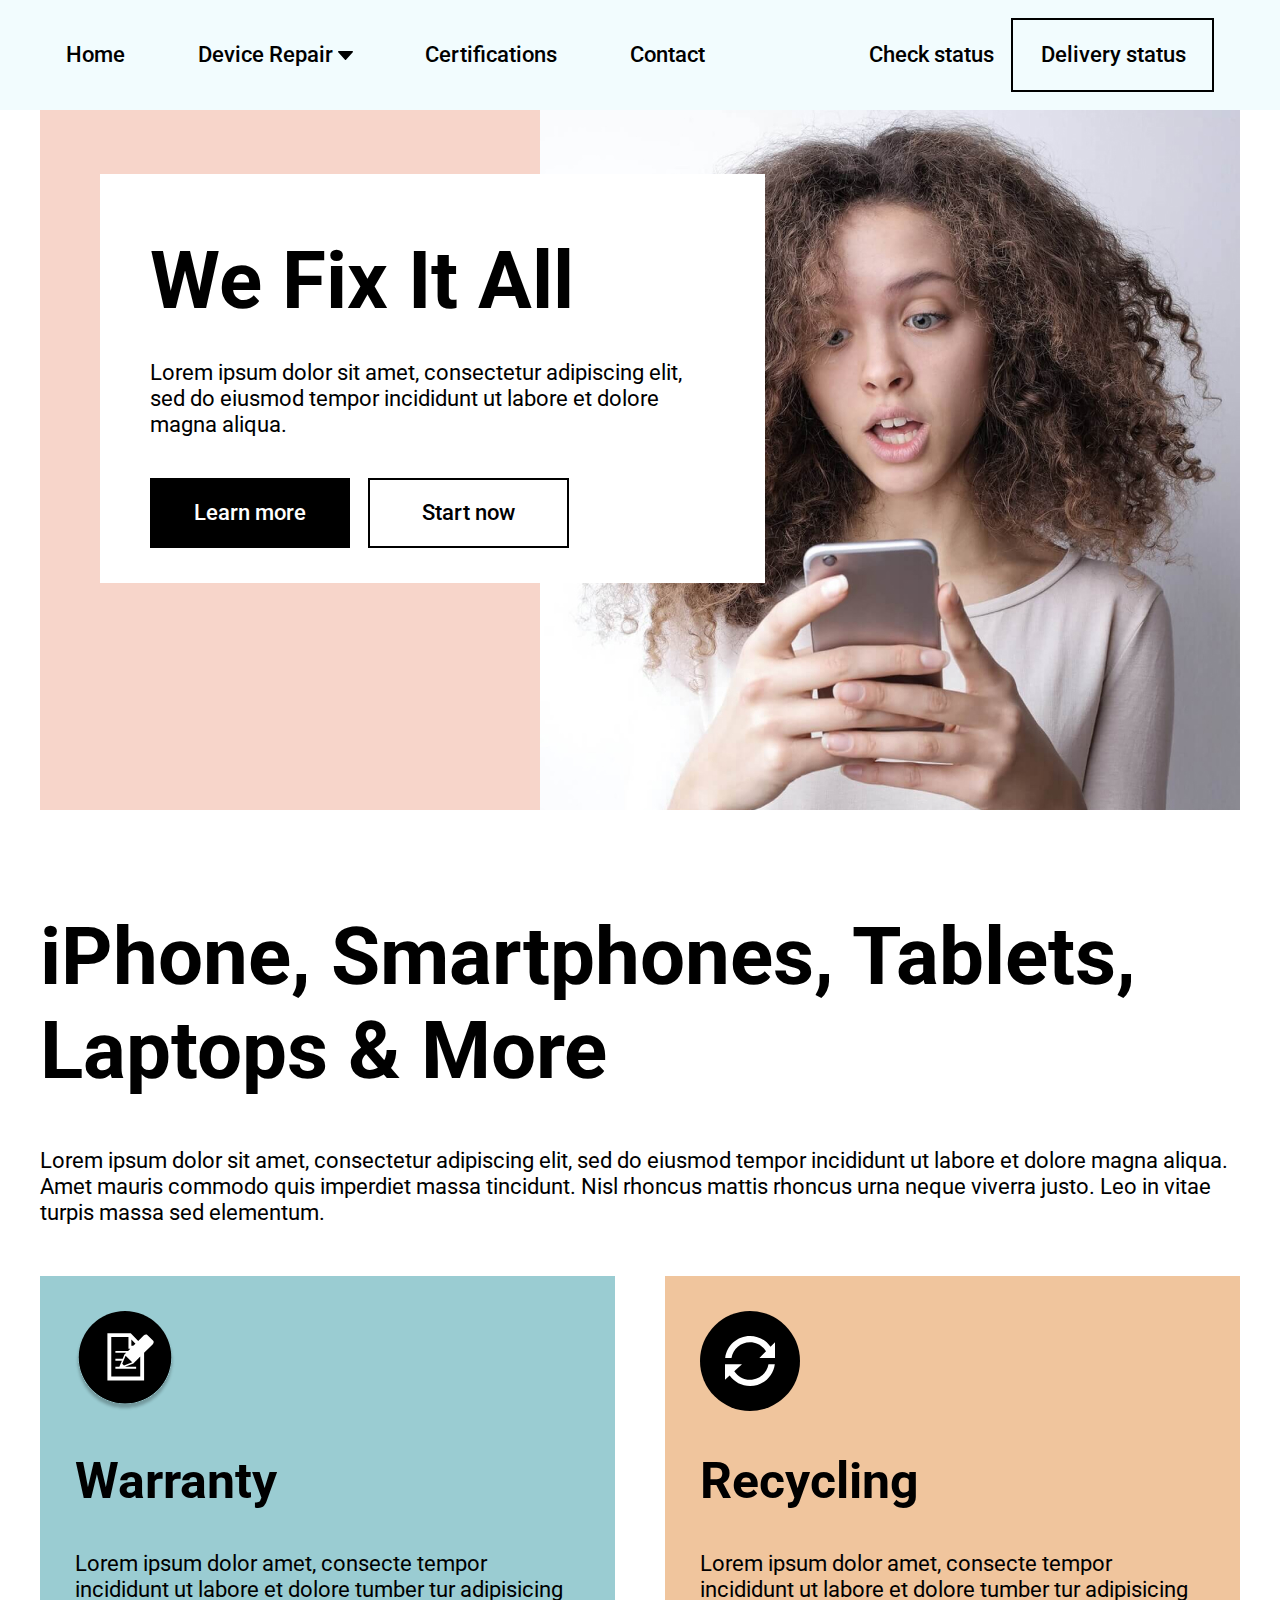
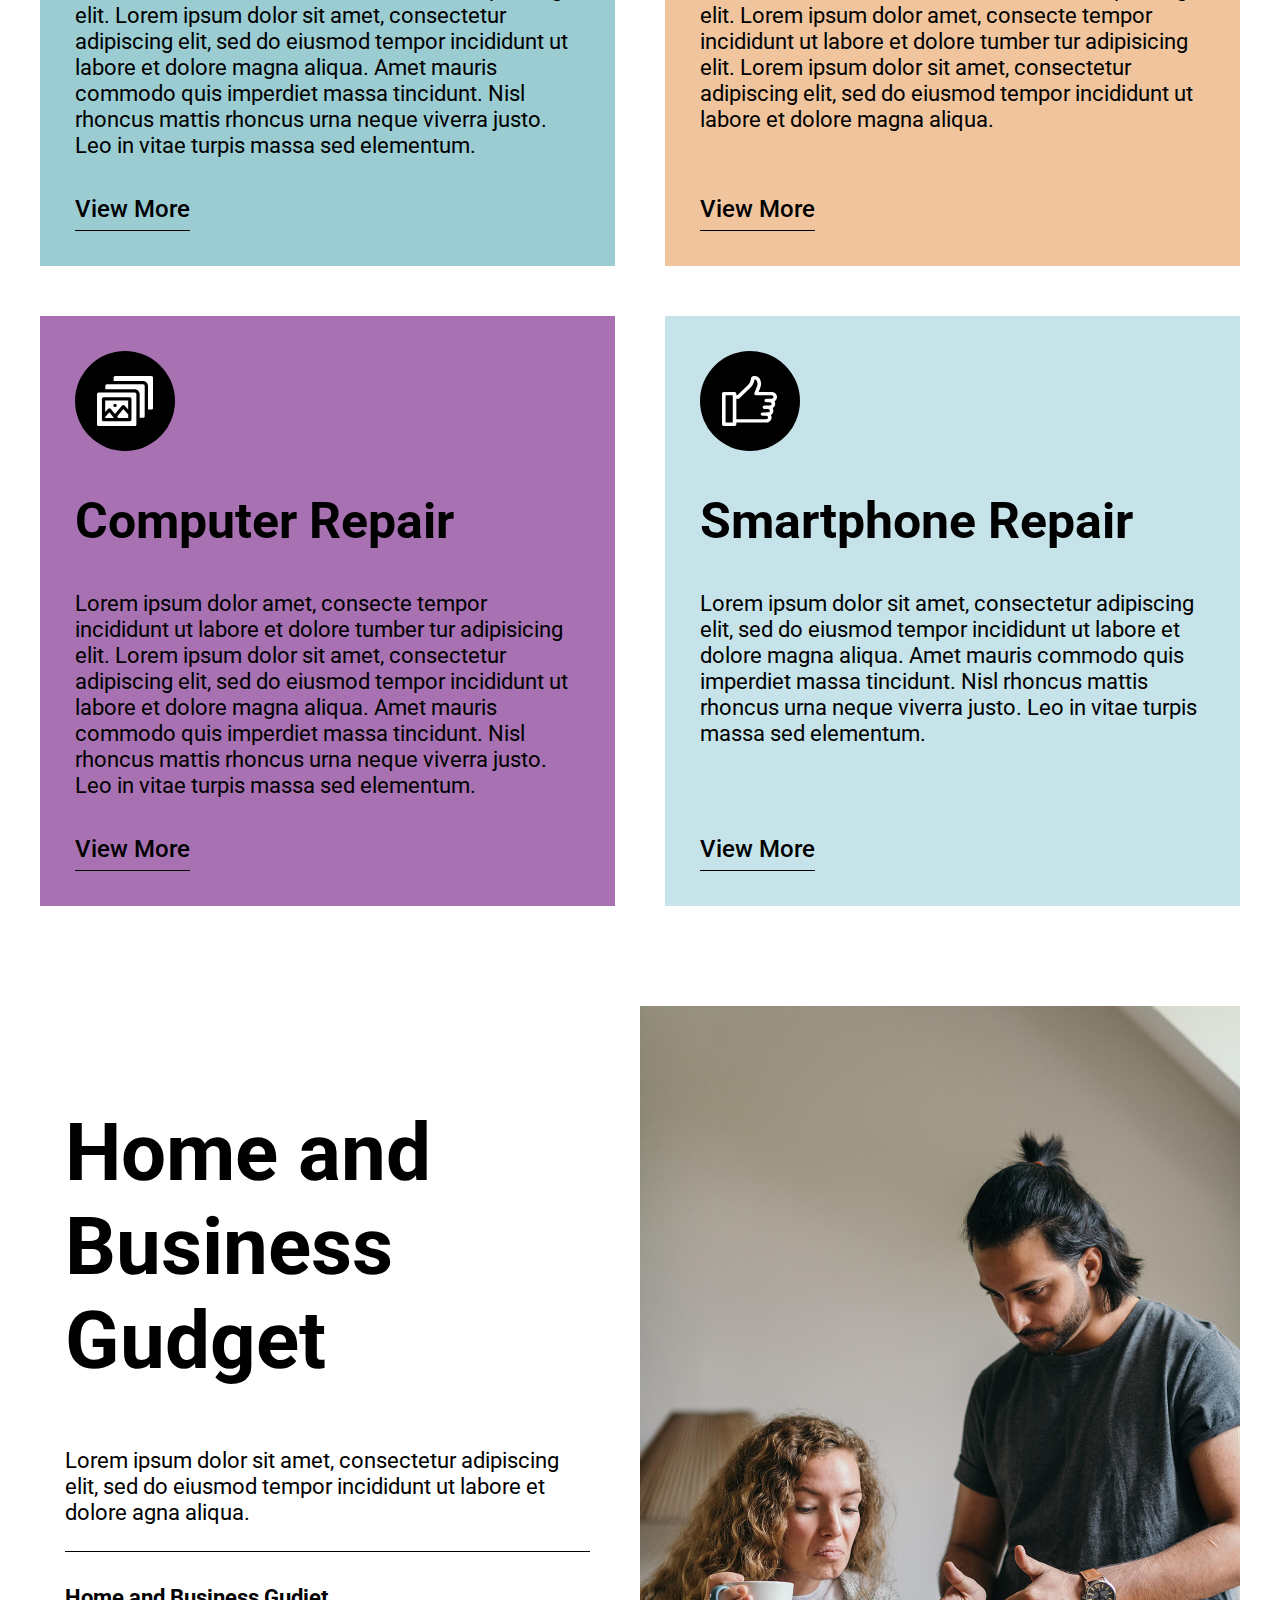
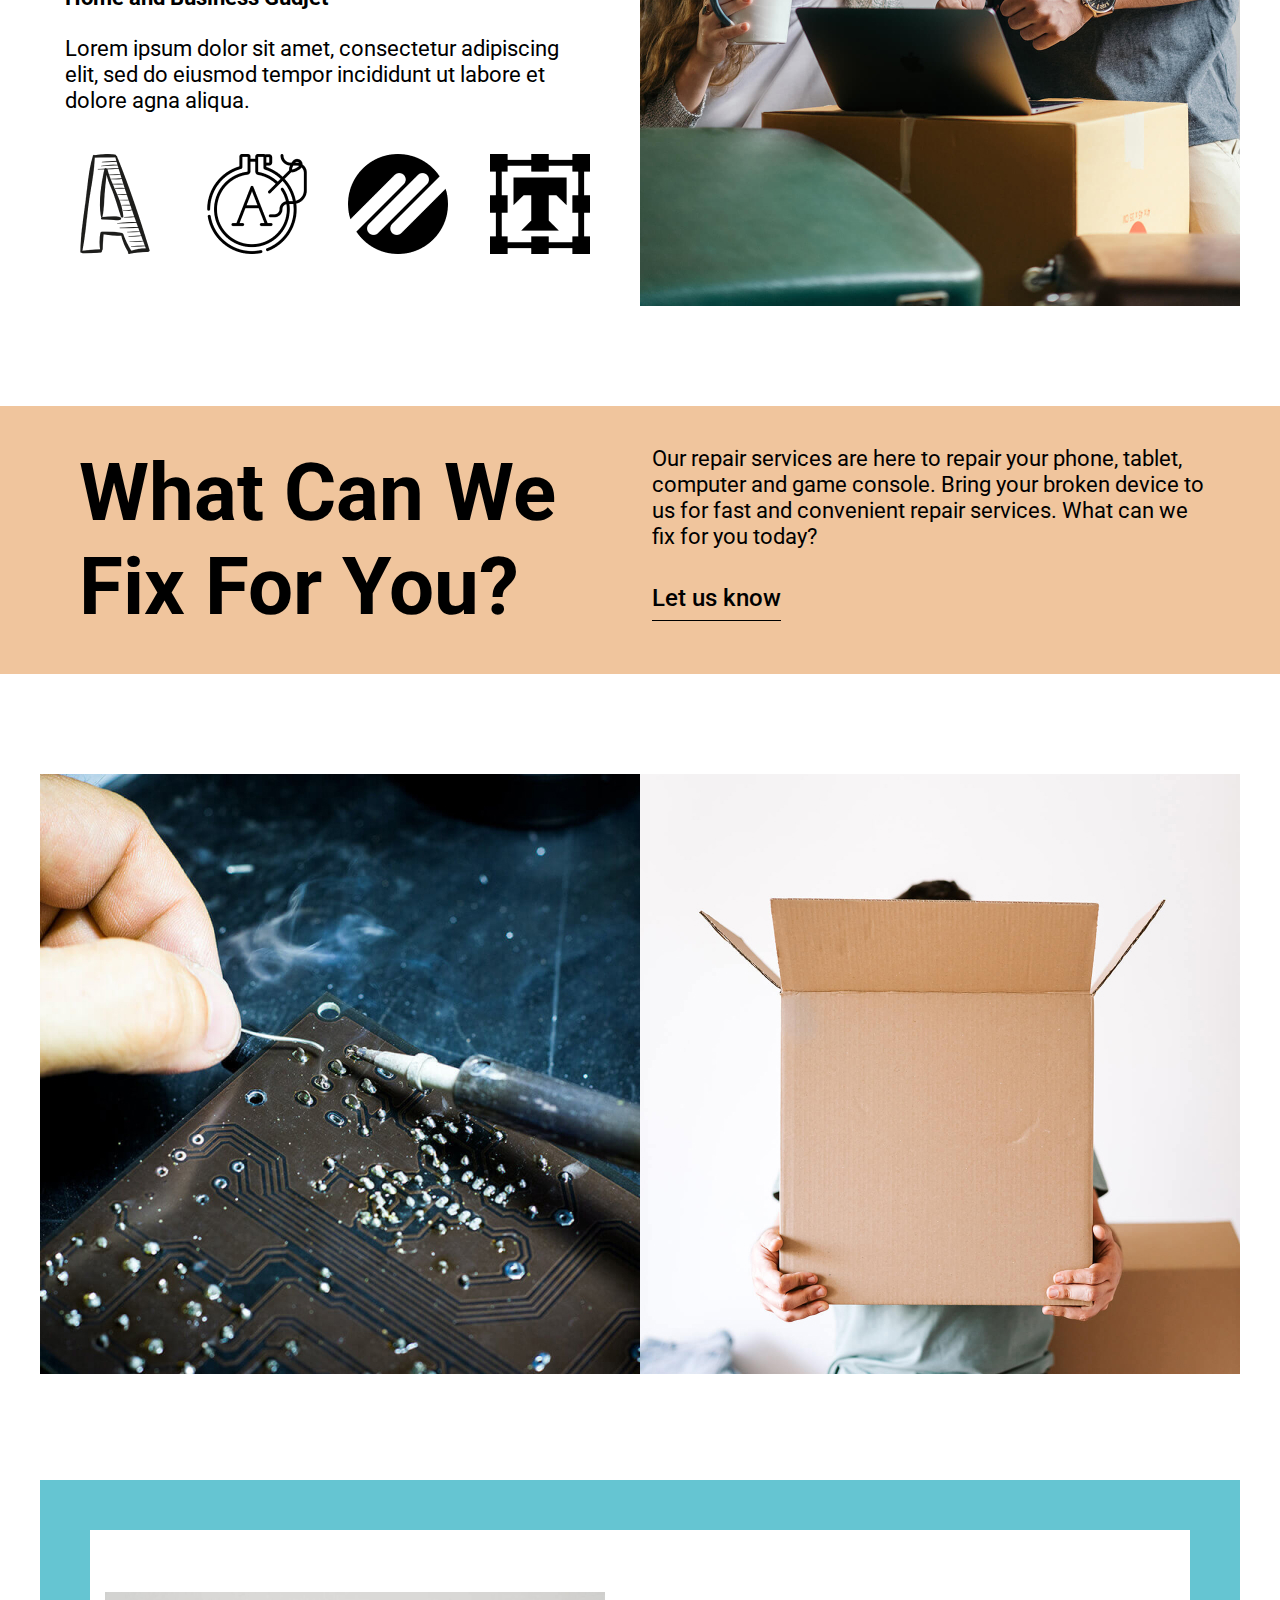
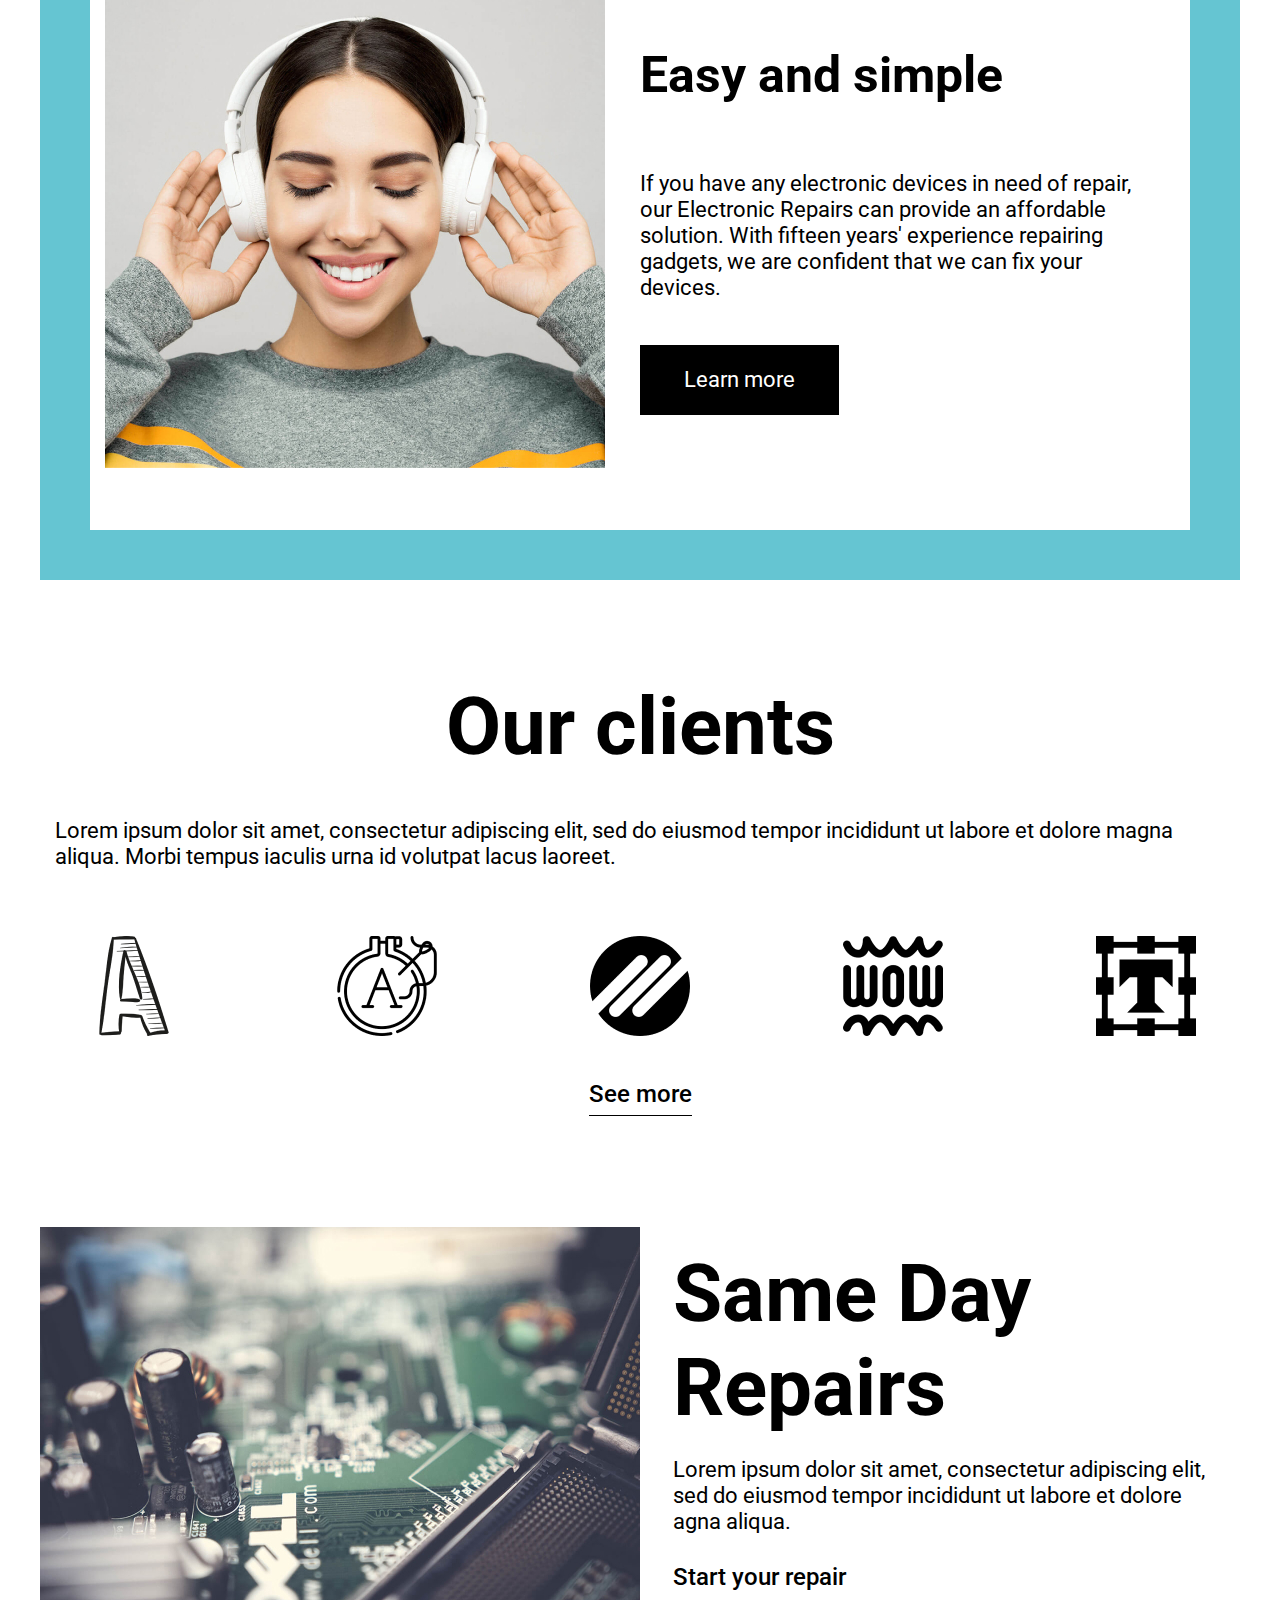
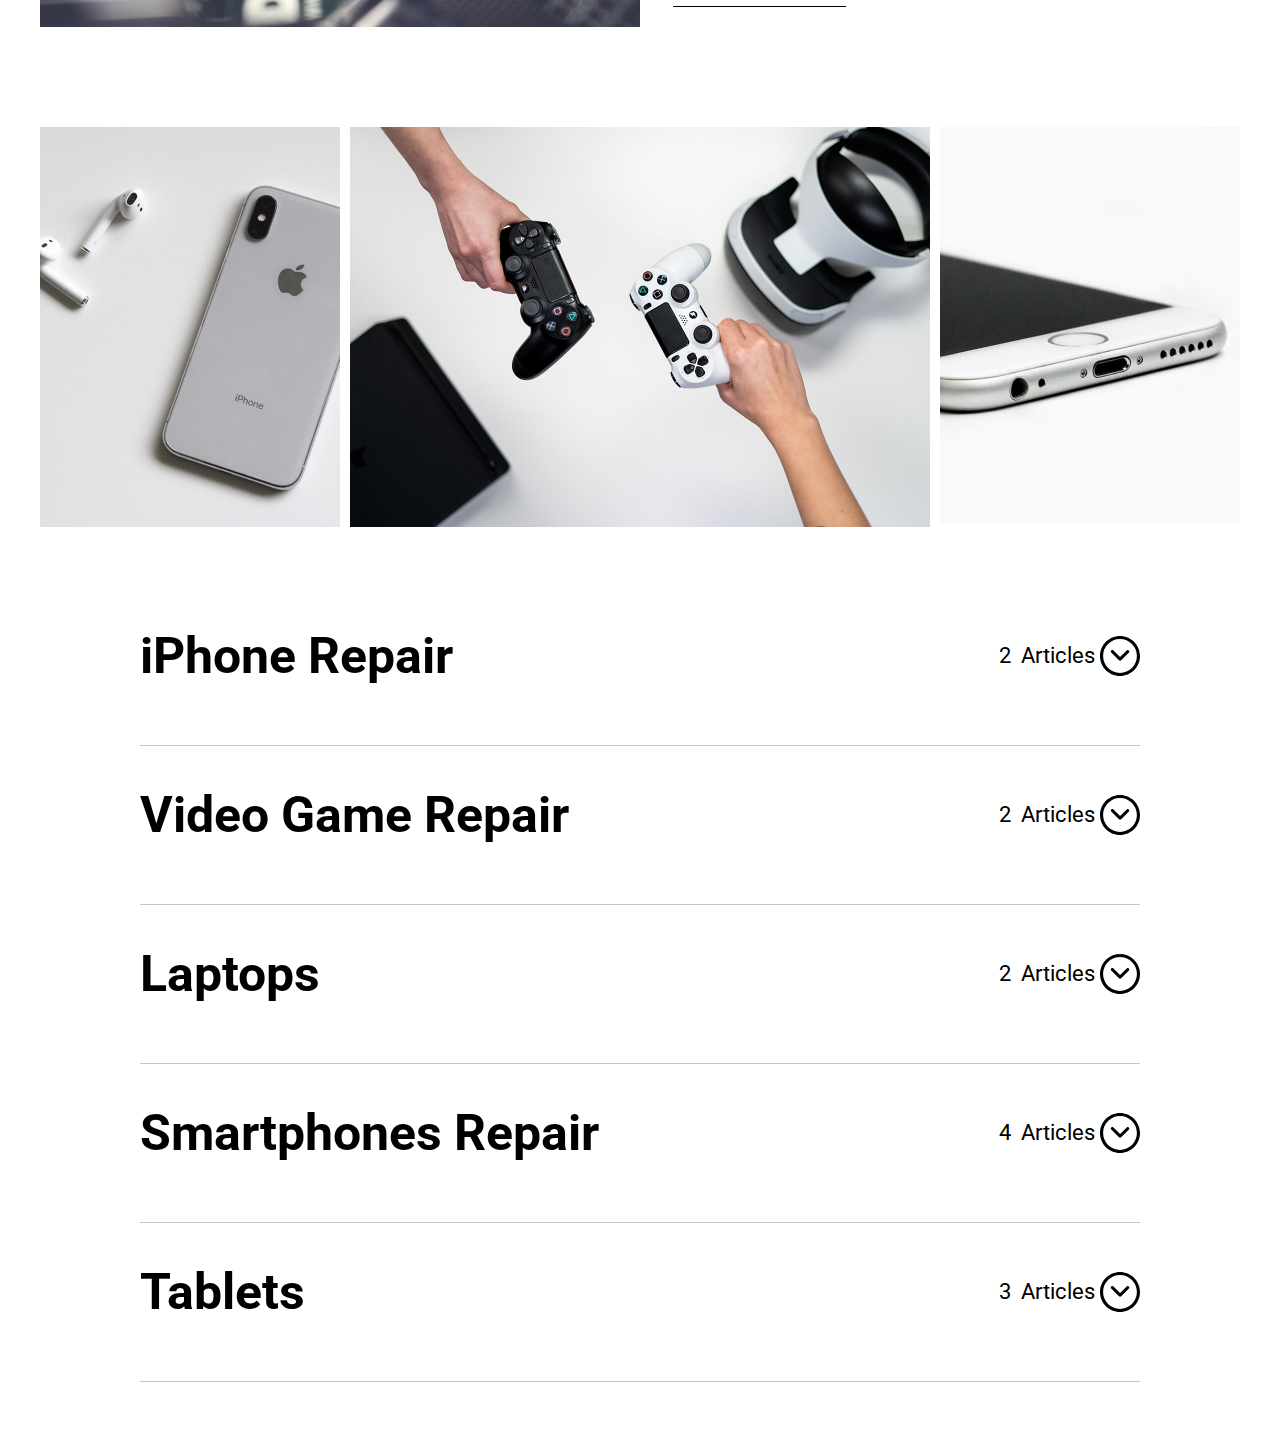
==== commit 985fd003: "Made responsive design of the repairs section including accrodion component" ====
--- a/index.html
+++ b/index.html
@@ -309,6 +309,170 @@
 		</section>
 		<!-- /clients -->
 
+		<section class="repairs">
+			<div class="container">
+				<div class="repairs__top">
+					<img class="repairs__top-img" src="images/repairs/1.jpg" alt="image">
+					<div class="repairs__top-textbox">
+						<h2 class="repairs__title">Same Day Repairs</h2>
+						<p class="repairs__text">Lorem ipsum dolor sit amet, consectetur adipiscing elit, sed do eiusmod tempor incididunt ut labore et dolore  agna aliqua.</p>
+						<a class="repairs__link" href="#">Start your repair</a>
+					</div>
+					<!-- /repairs__top-textbox -->
+				</div>
+				<!-- /repairs__top -->
+		
+				<div class="repairs__images">
+					<img class="repairs__img" src="images/repairs/2.jpg" alt="image">
+					<img class="repairs__img" src="images/repairs/3.jpg" alt="image">
+					<img class="repairs__img" src="images/repairs/4.jpg" alt="image">	
+				</div>
+				<!-- /repairs__images -->
+		
+				<div class="accordion">
+					<div class="accordion__item">
+						<div class="accordion__item-titlebox">
+							<h5 class="accordion__item-title">iPhone Repair</h5>
+							<div class="accordion__item-btns">
+								<span class="accordion__item-number">2</span>
+								<p class="accordion__item-article">Articles</p>
+								<img class="accordion__item-arrow" src="images/repairs/accordion/1.svg" alt="image" data-arrow="0">
+							</div>
+							<!-- /accordion__item-btns -->
+						</div>
+						<!-- /accordion__item-titlebox -->
+						<div class="accordion__item-content">
+							<p class="accordion__item-subtitle">Broken Screens</p>
+							<p class="accordion__item-text">
+								Lorem ipsum dolor sit amet, consectetur adipisicing elit. Iusto voluptates dolorem, odit enim! Aspernatur quos ipsa, sit! Repudiandae, laboriosam enim aliquam, similique suscipit quas dicta voluptate repellendus distinctio laborum at!
+							</p>
+							<p class="accordion__item-subtitle">Not charging</p>
+							<p class="accorrdion__item-text">
+								Lorem ipsum dolor sit amet, consectetur adipisicing elit. Iusto voluptates dolorem, odit enim! Aspernatur quos ipsa, sit! Repudiandae, laboriosam enim aliquam, similique suscipit quas dicta voluptate repellendus distinctio laborum at!
+							</p>
+						</div>
+						<!-- /accordion__item-content -->
+					</div>
+					<!-- /accordion__item -->
+		
+					<div class="accordion__item">
+						<div class="accordion__item-titlebox">
+							<h5 class="accordion__item-title">Video Game Repair</h5>
+							<div class="accordion__item-btns">
+								<span class="accordion__item-number">2</span>
+								<p class="accordion__item-article">Articles</p>
+								<img class="accordion__item-arrow" src="images/repairs/accordion/1.svg" alt="image" data-arrow="1">
+							</div>
+							<!-- /accordion__item-btns -->
+						</div>
+						<!-- /accordion__item-titlebox -->
+						<div class="accordion__item-content">
+							<p class="accordion__item-subtitle">Controller Replacements</p>
+							<p class="accordion__item-text">
+								Lorem ipsum dolor sit amet, consectetur adipisicing elit. Iusto voluptates dolorem, odit enim! Aspernatur quos ipsa, sit! Repudiandae, laboriosam enim aliquam, similique suscipit quas dicta voluptate repellendus distinctio laborum at!
+							</p>
+							<p class="accordion__item-subtitle">Hard Drive Replacements</p>
+							<p class="accorrdion__item-text">
+								Lorem ipsum dolor sit amet, consectetur adipisicing elit. Iusto voluptates dolorem, odit enim! Aspernatur quos ipsa, sit! Repudiandae, laboriosam enim aliquam, similique suscipit quas dicta voluptate repellendus distinctio laborum at!
+							</p>
+						</div>
+						<!-- /accordion__item-content -->
+					</div>
+					<!-- /accordion__item -->
+		
+					<div class="accordion__item">
+						<div class="accordion__item-titlebox">
+							<h5 class="accordion__item-title">Laptops</h5>
+							<div class="accordion__item-btns">
+								<span class="accordion__item-number">2</span>
+								<p class="accordion__item-article">Articles</p>
+								<img class="accordion__item-arrow" src="images/repairs/accordion/1.svg" alt="image" data-arrow="2">
+							</div>
+							<!-- /accordion__item-btns -->
+						</div>
+						<!-- /accordion__item-titlebox -->
+						<div class="accordion__item-content">
+							<p class="accordion__item-subtitle">Keyboard Replacements</p>
+							<p class="accordion__item-text">
+								Lorem ipsum dolor sit amet, consectetur adipisicing elit. Iusto voluptates dolorem, odit enim! Aspernatur quos ipsa, sit! Repudiandae, laboriosam enim aliquam, similique suscipit quas dicta voluptate repellendus distinctio laborum at!
+							</p>
+							<p class="accordion__item-subtitle">Order Issues</p>
+							<p class="accordion__item-text">
+								Lorem ipsum dolor sit amet, consectetur adipisicing elit. Iusto voluptates dolorem, odit enim! Aspernatur quos ipsa, sit! Repudiandae, laboriosam enim aliquam, similique suscipit quas dicta voluptate repellendus distinctio laborum at!
+							</p>
+						</div>
+						<!-- /accordion__item-content -->
+					</div>
+					<!-- /accordion__item -->
+		
+					<div class="accordion__item">
+						<div class="accordion__item-titlebox">
+							<h5 class="accordion__item-title">Smartphones Repair</h5>
+							<div class="accordion__item-btns">
+								<span class="accordion__item-number">4</span>
+								<p class="accordion__item-article">Articles</p>
+								<img class="accordion__item-arrow" src="images/repairs/accordion/1.svg" alt="image" data-arrow="3">
+							</div>
+							<!-- /accordion__item-btns -->
+						</div>
+						<!-- /accordion__item-titlebox -->
+						<div class="accordion__item-content">
+							<p class="accordion__item-subtitle">Broken Screens</p>
+							<p class="accordion__item-text">
+								Lorem ipsum dolor sit amet, consectetur adipisicing elit. Iusto voluptates dolorem, odit enim! Aspernatur quos ipsa, sit! Repudiandae, laboriosam enim aliquam, similique suscipit quas dicta voluptate repellendus distinctio laborum at!
+							</p>
+							<p class="accordion__item-subtitle">Liquid Damage</p>
+							<p class="accordion__item-text">
+								Lorem ipsum dolor sit amet, consectetur adipisicing elit. Iusto voluptates dolorem, odit enim! Aspernatur quos ipsa, sit! Repudiandae, laboriosam enim aliquam, similique suscipit quas dicta voluptate repellendus distinctio laborum at!
+							</p>
+							<p class="accordion__item-subtitle">Camera Replacement</p>
+							<p class="accordion__item-text">
+								Lorem ipsum dolor sit amet, consectetur adipisicing elit. Iusto voluptates dolorem, odit enim! Aspernatur quos ipsa, sit! Repudiandae, laboriosam enim aliquam, similique suscipit quas dicta voluptate repellendus distinctio laborum at!
+							</p>
+							<p class="accordion__item-subtitle">Not charging</p>
+							<p class="accordion__item-text">
+								Lorem ipsum dolor sit amet, consectetur adipisicing elit. Iusto voluptates dolorem, odit enim! Aspernatur quos ipsa, sit! Repudiandae, laboriosam enim aliquam, similique suscipit quas dicta voluptate repellendus distinctio laborum at!
+							</p>
+						</div>
+						<!-- /accordion__item-content -->
+					</div>
+					<!-- /accordion__item -->
+		
+					<div class="accordion__item">
+						<div class="accordion__item-titlebox">
+							<h5 class="accordion__item-title">Tablets</h5>
+							<div class="accordion__item-btns">
+								<span class="accordion__item-number">3</span>
+								<p class="accordion__item-article">Articles</p>
+								<img class="accordion__item-arrow" src="images/repairs/accordion/1.svg" alt="image" data-arrow="4">
+							</div>
+							<!-- /accordion__item-btns -->
+						</div>
+						<!-- /accordion__item-titlebox -->
+						<div class="accordion__item-content">
+							<p class="accordion__item-subtitle">Broken Screens</p>
+							<p class="accordion__item-text">
+								Lorem ipsum dolor sit amet, consectetur adipisicing elit. Iusto voluptates dolorem, odit enim! Aspernatur quos ipsa, sit! Repudiandae, laboriosam enim aliquam, similique suscipit quas dicta voluptate repellendus distinctio laborum at!
+							</p>
+							<p class="accordion__item-subtitle">Liquid Damage</p>
+							<p class="accordion__item-text">
+								Lorem ipsum dolor sit amet, consectetur adipisicing elit. Iusto voluptates dolorem, odit enim! Aspernatur quos ipsa, sit! Repudiandae, laboriosam enim aliquam, similique suscipit quas dicta voluptate repellendus distinctio laborum at!
+							</p>
+							<p class="accordion__item-subtitle">Not charging</p>
+							<p class="accordion__item-text">
+								Lorem ipsum dolor sit amet, consectetur adipisicing elit. Iusto voluptates dolorem, odit enim! Aspernatur quos ipsa, sit! Repudiandae, laboriosam enim aliquam, similique suscipit quas dicta voluptate repellendus distinctio laborum at!
+							</p>
+						</div>
+						<!-- /accordion__item-content -->
+					</div>
+					<!-- /accordion__item -->
+				</div>
+				<!-- /accordion -->
+			</div>
+			<!-- /container -->
+		</section>
+		<!-- /section.repairs -->
+
 	</main>
 	<!-- /main.main -->
 	
--- a/css/style.min.css
+++ b/css/style.min.css
@@ -1,3 +1,3 @@
 .slick-slider{position:relative;display:block;-webkit-box-sizing:border-box;box-sizing:border-box;-webkit-user-select:none;-moz-user-select:none;-ms-user-select:none;user-select:none;-webkit-touch-callout:none;-khtml-user-select:none;-ms-touch-action:pan-y;touch-action:pan-y;-webkit-tap-highlight-color:transparent}.slick-list{position:relative;display:block;overflow:hidden;margin:0;padding:0}.slick-list:focus{outline:none}.slick-list.dragging{cursor:pointer;cursor:hand}.slick-slider .slick-track,.slick-slider .slick-list{-webkit-transform:translate3d(0, 0, 0);-ms-transform:translate3d(0, 0, 0);transform:translate3d(0, 0, 0)}.slick-track{position:relative;top:0;left:0;display:block;margin-left:auto;margin-right:auto}.slick-track:before,.slick-track:after{display:table;content:''}.slick-track:after{clear:both}.slick-loading .slick-track{visibility:hidden}.slick-slide{display:none;float:left;height:100%;min-height:1px}[dir='rtl'] .slick-slide{float:right}.slick-slide img{display:block}.slick-slide.slick-loading img{display:none}.slick-slide.dragging img{pointer-events:none}.slick-initialized .slick-slide{display:block}.slick-loading .slick-slide{visibility:hidden}.slick-vertical .slick-slide{display:block;height:auto;border:1px solid transparent}.slick-arrow.slick-hidden{display:none}
 
-.hero__title,.cards__title,.gudget__title,.services__title,.clients__title,.repairs__title,.contact__title{font-size:80px;line-height:94px;font-weight:700}.hero__text,.cards__text,.cards__item-text,.gudget__text,.gudget__subtitle,.services__text,.services__picture-text,.repairs__text{font-weight:400;font-size:22px;line-height:26px}.cards__item-link,.services__link,.clients__link,.repairs__link{position:relative;font-weight:500;font-size:24px;line-height:28px;padding-bottom:8px;color:#000}html{-webkit-box-sizing:border-box;box-sizing:border-box}*,*::after,*::before{-webkit-box-sizing:inherit;box-sizing:inherit}ul[class],ol[class]{padding:0}body,h1,h2,h3,h4,h5,h6,p,ul,ol,li,figure,figcaption,blockquote,dl,dd{margin:0}ul[class]{list-style:none}img{max-width:100%;display:block}input,button,textarea,select{font:inherit}a{text-decoration:none}html{scroll-behavior:smooth}body{font-family:"Roboto",sans-serif;font-size:22px;color:#000;line-height:26px}.container{max-width:1230px;margin:0 auto;padding:0 15px}.lock{overflow:hidden}.mobile-menu{z-index:4;height:100vh;position:absolute;top:0;left:-1000px;-webkit-transform:translateX(-50%);-ms-transform:translateX(-50%);transform:translateX(-50%);text-align:center;padding:76px 15px;background-color:#F2FCFE;width:100%;-webkit-transition:left .4s;-o-transition:left .4s;transition:left .4s;overflow-y:auto}.mobile-menu__list-item{margin-bottom:25px}.mobile-menu__list-link{color:#000;font-weight:500}.mobile-menu__list-item--sublist{position:relative;display:-webkit-box;display:-ms-flexbox;display:flex;margin:0 auto 25px auto;-webkit-box-align:center;-ms-flex-align:center;align-items:center;-webkit-box-pack:center;-ms-flex-pack:center;justify-content:center}.mobile-menu__sublist{position:absolute;top:100%;background-color:#fff;padding:41px 26px 29px 31px !important;width:220px;border-radius:10px;opacity:0;visibility:hidden;pointer-events:none;-webkit-transition:all .4s ease 0s;-o-transition:all .4s ease 0s;transition:all .4s ease 0s;-webkit-transform:translateY(30px);-ms-transform:translateY(30px);transform:translateY(30px)}.mobile-menu__sublist-item{margin-bottom:8px}.mobile-menu__sublist-item:last-child{margin-bottom:0}.mobile-menu__sublist-link{color:#000}.mobile-menu__arrow{-webkit-transition:all .3s;-o-transition:all .3s;transition:all .3s;margin:0 0 0 5px}.mobile-menu__buttons{display:-webkit-box;display:-ms-flexbox;display:flex;-webkit-box-align:center;-ms-flex-align:center;align-items:center;-webkit-box-pack:center;-ms-flex-pack:center;justify-content:center}.mobile-menu__btn{margin-right:17px;color:#000;font-weight:500}.mobile-menu__btn:last-child{margin-right:0}.mobile-menu__btn--border{border:2px solid #000;padding:12px 15px}._visible{left:50%}.header{background-color:#F2FCFE}.header__inner{min-height:100px;padding:0 26px}.header__buttons{display:-webkit-box;display:-ms-flexbox;display:flex;-webkit-box-align:center;-ms-flex-align:center;align-items:center;white-space:nowrap}.header__buttons{padding-left:50px}.header__btn{color:inherit;margin-right:17px;font-weight:500;-webkit-transition:hover .5s;-o-transition:hover .5s;transition:hover .5s}.header__btn:hover{text-decoration:underline}.header__btn:last-child{margin-right:0}.header__btn--border{border:2px solid #000;padding:22px 26px 22px 28px}.menu{display:-webkit-box;display:-ms-flexbox;display:flex;-webkit-box-align:center;-ms-flex-align:center;align-items:center;-webkit-box-pack:justify;-ms-flex-pack:justify;justify-content:space-between;padding:18px 0}.menu__body{width:639px}.menu__list{display:-webkit-box;display:-ms-flexbox;display:flex;-webkit-box-align:center;-ms-flex-align:center;align-items:center;-webkit-box-pack:justify;-ms-flex-pack:justify;justify-content:space-between}.menu__list-item{position:relative;margin-right:15px;-webkit-transition:all .5s;-o-transition:all .5s;transition:all .5s}.menu__list-item:last-child{margin-right:0}.menu__list-link{color:inherit;font-weight:500;-webkit-transition:.5s;-o-transition:.5s;transition:.5s}.menu__list-link:hover{text-decoration:underline}.menu__list-item--sublist{position:relative;display:-webkit-box;display:-ms-flexbox;display:flex;-webkit-box-align:center;-ms-flex-align:center;align-items:center}.menu__sublist{position:absolute;z-index:10;top:100%;right:-53px;background-color:#fff;padding:41px 26px 29px 31px !important;width:220px;border-radius:10px;opacity:0;visibility:hidden;pointer-events:none;-webkit-transition:all .4s ease 0s;-o-transition:all .4s ease 0s;transition:all .4s ease 0s;-webkit-transform:translateY(30px);-ms-transform:translateY(30px);transform:translateY(30px)}.menu__sublist-item{margin-bottom:8px}.menu__sublist-item:last-child{margin-bottom:0}.menu__sublist-link{color:inherit}.menu__sublist-link:hover{text-decoration:underline}.menu__burger-icon{display:none}.menu__arrow{margin-left:5px;cursor:pointer;-webkit-transition:-webkit-transform .3s;transition:-webkit-transform .3s;-o-transition:transform .3s;transition:transform .3s;transition:transform .3s, -webkit-transform .3s}body._pc .menu__list>li:hover .menu__sublist{opacity:1;visibility:visible;-webkit-transform:translateY(0);-ms-transform:translateY(0);transform:translateY(0);pointer-events:all}body._touch .menu__list>li.menu__list-item--active .menu__sublist{opacity:1;visibility:visible;-webkit-transform:translateY(0);-ms-transform:translateY(0);transform:translateY(0);pointer-events:all}body._touch .menu__list>li.menu__list-item--active .menu__arrow{-webkit-transform:rotate(-180deg);-ms-transform:rotate(-180deg);transform:rotate(-180deg)}body._touch .mobile-menu__list>li.mobile-menu__list-item--active .mobile-menu__sublist{opacity:1;visibility:visible;-webkit-transform:translateY(0);-ms-transform:translateY(0);transform:translateY(0);pointer-events:all}body._touch .mobile-menu__list>li.mobile-menu__list-item--active .mobile-menu__arrow{-webkit-transform:rotate(-180deg);-ms-transform:rotate(-180deg);transform:rotate(-180deg)}.hero{padding-bottom:50px}.hero__inner{position:relative}.hero__box{display:-webkit-box;display:-ms-flexbox;display:flex}.hero__item--pink{width:500px;height:700px;background-color:rgba(241,178,158,0.55)}.hero__item-img{max-width:700px}.hero__info{position:absolute;top:64px;left:60px;width:665px;background-color:#fff;padding:60px 75px 35px 50px}.hero__title{margin-bottom:32px}.hero__text{max-width:540px;margin-bottom:40px}.hero__btn{font-weight:500;line-height:26px;display:inline-block}.hero__btn:hover{text-decoration:underline}.hero__btn-black{padding:22px 44px;background-color:#000;color:#fff;margin-right:13px}.hero__btn-white{color:#000;background-color:#fff;padding:20px 52px;border:2px solid #000}.cards{padding-top:50px;padding-bottom:50px}.cards__title{margin-bottom:50px}.cards__text{margin-bottom:50px}.cards__items{display:-ms-grid;display:grid;-ms-grid-columns:(1fr)[2];grid-template-columns:repeat(2, 1fr);-ms-grid-rows:(1fr)[2];grid-template-rows:repeat(2, 1fr);gap:50px}.cards__item{max-width:575px;padding:35px;display:-webkit-box;display:-ms-flexbox;display:flex;-webkit-box-orient:vertical;-webkit-box-direction:normal;-ms-flex-direction:column;flex-direction:column}.cards__item-logo{margin-bottom:40px;width:100px;height:100px}.cards__item-title{font-weight:700;font-size:50px;line-height:60px;margin-bottom:40px;-webkit-box-flex:0;-ms-flex:0 0 auto;flex:0 0 auto}.cards__item-text{margin-bottom:36px;-webkit-box-flex:1;-ms-flex:1 0 auto;flex:1 0 auto}.cards__item-link{-webkit-box-flex:0;-ms-flex:0 0 auto;flex:0 0 auto}.cards__item-link::after{content:'';position:absolute;bottom:0;left:0;height:1px;width:115px;background-color:#000}.cards__item-link:hover{text-decoration:none}.cards__item--darkgreen{background-color:#9ACCD2}.cards__item--orange{background-color:#F0C59D}.cards__item--purple{background-color:#A871B1}.cards__item--lightgreen{background-color:#C5E3E8}.cards__item-link:hover::after{display:none}.gudget{padding-top:50px;padding-bottom:50px}.gudget__inner{display:-webkit-box;display:-ms-flexbox;display:flex;-webkit-box-pack:justify;-ms-flex-pack:justify;justify-content:space-between;-webkit-box-align:start;-ms-flex-align:start;align-items:flex-start}.gudget__item--1{padding:100px 0 46px 25px;max-width:550px;margin-right:20px}.gudget__title{margin-bottom:60px}.gudget__text--1{padding-bottom:25px;border-bottom:1px solid #000;margin-bottom:33px}.gudget__subtitle{font-weight:700;margin-bottom:25px}.gudget__text--2{margin-bottom:40px}.gudget__images{display:-webkit-box;display:-ms-flexbox;display:flex;-webkit-box-pack:justify;-ms-flex-pack:justify;justify-content:space-between;-webkit-box-align:center;-ms-flex-align:center;align-items:center}.gudget__item-img{max-width:600px}.services{padding-top:50px;padding-bottom:50px}.services__header{background-color:#F0C59D;padding:40px 0}.services__box{padding:0 13px 0 39px;display:-webkit-box;display:-ms-flexbox;display:flex}.services__title{max-width:560px;margin-right:13px}.services__text-box{max-width:554px}.services__text{margin-bottom:34px}.services__link{border-bottom:1px solid #000}.services__link:hover{text-decoration:none;border-bottom:none}.services__slider{margin-top:100px;margin-bottom:100px}.services__picture{border:50px solid #65C5D2;padding:62px 23px 62px 15px;display:-webkit-box;display:-ms-flexbox;display:flex;-webkit-box-pack:justify;-ms-flex-pack:justify;justify-content:space-between;-webkit-box-align:center;-ms-flex-align:center;align-items:center}.services__picture-imgbox{margin-right:30px}.services__picture-img{max-width:500px}.services__picture-textbox{max-width:527px}.services__picture-title{font-weight:700;font-size:50px;line-height:58px;margin-bottom:67px}.services__picture-text{margin-bottom:44px}.services__picture-btn{display:inline-block;background-color:#000;color:#fff;padding:22px 44px}.services__picture-btn:hover{text-decoration:underline}.clients{padding-top:50px;padding-bottom:50px}.clients__title{text-align:center;margin-bottom:44px}.clients__text{max-width:1150px;margin-left:15px;margin-right:35px;margin-bottom:66px}.clients__images{display:-webkit-box;display:-ms-flexbox;display:flex;-webkit-box-pack:justify;-ms-flex-pack:justify;justify-content:space-between;-webkit-box-align:center;-ms-flex-align:center;align-items:center;margin:0 44px 44px 44px}.clients__link-box{text-align:center}.clients__link{margin-bottom:11px;text-align:center;display:inline-block}.clients__link::after{content:'';position:absolute;left:0;bottom:0;background-color:#000;height:1px;width:103px}.clients__link:hover::after{height:0}.repairs{padding-top:50px;padding-bottom:65px}.repairs__top{display:-webkit-box;display:-ms-flexbox;display:flex;-webkit-box-pack:justify;-ms-flex-pack:justify;justify-content:space-between;-webkit-box-align:center;-ms-flex-align:center;align-items:center;margin-bottom:100px}.repairs__top-textbox{margin-right:27px;max-width:540px}.repairs__title{margin-bottom:22px}.repairs__text{margin-bottom:28px}.repairs__link{padding-bottom:15px;border-bottom:1px solid #000;display:inline-block}.repairs__link:hover{border:none}.repairs__images{display:-webkit-box;display:-ms-flexbox;display:flex;-webkit-box-pack:justify;-ms-flex-pack:justify;justify-content:space-between;-webkit-box-align:center;-ms-flex-align:center;align-items:center;margin-bottom:100px}.accordion{margin-left:100px;margin-right:100px}.accordion__item{padding-bottom:40px;border-bottom:1px solid #C4C4C4;margin-bottom:40px}.accordion__item:last-child{margin-bottom:0}.accordion__item-titlebox{display:-webkit-box;display:-ms-flexbox;display:flex;-webkit-box-pack:justify;-ms-flex-pack:justify;justify-content:space-between;-webkit-box-align:center;-ms-flex-align:center;align-items:center;cursor:pointer}.accordion__item-btns{display:-webkit-box;display:-ms-flexbox;display:flex;-webkit-box-align:center;-ms-flex-align:center;align-items:center}.accordion__item-title{font-weight:700;font-size:50px;line-height:58px}.accordion__item-article{margin-right:5px;margin-left:10px}.accordion__item-arrow{cursor:pointer;-webkit-transition:all .3s;-o-transition:all .3s;transition:all .3s}.accordion__item-content{padding-top:20px;max-height:0;overflow:hidden;background-color:transparent;-webkit-transition:max-height .3s ease-out;-o-transition:max-height .3s ease-out;transition:max-height .3s ease-out}.accordion__item-subtitle{font-weight:700;margin-bottom:10px}.accordion__item-text{margin-bottom:20px}.arrow--active{-webkit-transform:rotate(180deg);-ms-transform:rotate(180deg);transform:rotate(180deg)}.contact{padding-top:73px;padding-bottom:58px;background-color:#F3E7E7}.contact__form{background-color:#fff;max-width:600px;padding:37px 25px 29px 25px}.contact__title{margin-bottom:45px}.contact__label-box{margin-bottom:28px;margin-left:29px}.contact__label{font-weight:500}.contact__input{border:none;border-bottom:1px solid #000;margin-bottom:37px;width:500px;padding:13px 15px;font-weight:500;margin-left:25px}.contact__form-btn{color:#fff;background-color:#000;border:none;cursor:pointer;margin:0 auto;display:block;width:500px;padding:16px 0}.contact__form-btn:hover{text-decoration:underline}.footer{padding-top:50px;padding-bottom:50px;background-color:#C5E3E8}.footer__title{font-weight:500;font-size:50px;line-height:59px;color:#000;margin-bottom:32px}.footer__top{padding-bottom:100px;border-bottom:1px solid #000;margin-bottom:28px}.footer__top-row{display:-webkit-box;display:-ms-flexbox;display:flex;-webkit-box-pack:justify;-ms-flex-pack:justify;justify-content:space-between;-webkit-box-align:start;-ms-flex-align:start;align-items:flex-start}.footer__top-contact{max-width:248px}.footer__link{color:#000;display:block}.footer__link:hover{text-decoration:underline}.footer__top-items{display:-webkit-box;display:-ms-flexbox;display:flex}.footer__links--1{margin-right:95px}.footer__links--2{margin-right:138px}.footer__bottom{display:-webkit-box;display:-ms-flexbox;display:flex;-webkit-box-pack:justify;-ms-flex-pack:justify;justify-content:space-between;-webkit-box-align:center;-ms-flex-align:center;align-items:center}@media (max-width: 1133px){.services__box{padding:0;-webkit-box-orient:vertical;-webkit-box-direction:normal;-ms-flex-direction:column;flex-direction:column;text-align:center}.services__title{max-width:100%;margin-bottom:30px;margin-right:0}.services__text-box{max-width:100%}}@media (max-width: 1110px){.gudget__inner{-webkit-box-orient:vertical;-webkit-box-direction:normal;-ms-flex-direction:column;flex-direction:column}.gudget__item--1{margin-right:0;padding:0;padding-bottom:46px;max-width:80%;margin:0 auto}.gudget__item--2{display:none}}@media (max-width: 1090px){.header__inner{padding:0}}@media (max-width: 1064px){.services__picture-title{font-size:43px;line-height:54px;margin-bottom:47px}.services__picture{border:30px solid #65C5D2}.clients__text{text-align:center;margin:0 0 66px 0}}@media (max-width: 1000px){.header__btn--border{padding:12px 15px 12px 15px}}@media (max-width: 970px){.services__picture-imgbox{display:none}.services__picture-textbox{max-width:100%;text-align:center}.services__picture-title{font-size:55px;line-height:58px;margin-bottom:67px}}@media (max-width: 882px){.menu__body{display:none}.header__buttons{padding-left:0;display:none}.header__menu{padding:0}.menu__burger-icon{display:block;z-index:5;position:relative;width:30px;height:18px;cursor:pointer;justify-self:flex-end;margin-left:auto;margin-top:36px}.menu__burger-icon span,.menu__burger-icon::before,.menu__burger-icon::after{position:absolute;right:0;height:10%;width:100%;-webkit-transition:all .3s;-o-transition:all .3s;transition:all .3s;background-color:#000}.menu__burger-icon::before,.menu__burger-icon::after{content:''}.menu__burger-icon::before{top:0}.menu__burger-icon::after{bottom:0}.menu__burger-icon span{top:50%;-webkit-transform:translateY(-50%);-ms-transform:translateY(-50%);transform:translateY(-50%)}.hero__inner{display:-webkit-box;display:-ms-flexbox;display:flex;-webkit-box-orient:vertical;-webkit-box-direction:normal;-ms-flex-direction:column;flex-direction:column}.hero__item--pink{display:none}.hero__box{-webkit-box-pack:center;-ms-flex-pack:center;justify-content:center}.hero__info{-webkit-box-ordinal-group:0;-ms-flex-order:-1;order:-1;position:relative;top:0;right:0;left:0;bottom:0;margin:50px auto;width:100%;padding:0;text-align:center}.hero__text{max-width:100%}.cards__title{text-align:center;font-size:70px;line-height:80px;margin-bottom:40px}.cards__text{text-align:center;font-size:21px;line-height:25px;margin-bottom:40px}.services__slider{margin-top:60px;margin-bottom:60px}}@media (max-width: 791px){.cards__items{-ms-grid-columns:(1fr)[1];grid-template-columns:repeat(1, 1fr);-ms-grid-rows:(1fr)[1];grid-template-rows:repeat(1, 1fr);gap:35px}.cards__item{max-width:100%}.gudget__title{text-align:center;font-size:68px;line-height:71px;margin-bottom:35px}.gudget__text{text-align:center}.gudget__subtitle{text-align:center}.services__title{font-size:68px;line-height:71px}.clients__title{font-size:68px;line-height:71px;margin-bottom:30px}}@media (max-width: 743px){.hero{padding-bottom:25px}.hero__item-img{max-width:100%}.cards{padding-top:25px;padding-bottom:25px}.cards__title{text-align:center;font-size:64px;line-height:72px;margin-bottom:35px}.gudget{padding-top:25px;padding-bottom:25px}.services{padding-top:25px;padding-bottom:25px}.clients{padding-top:25px;padding-bottom:25px}.clients__images{margin:0 0 44px 0;width:100%}.clients__img{width:85px;height:85px}}@media (max-width: 673px){.gudget__title{font-size:61px;line-height:60px;margin-bottom:30px}.gudget__item-img--small{width:85px;height:85px}.services__title{font-size:61px;line-height:60px}.clients__title{font-size:61px;line-height:60px}}@media (max-width: 665px){.cards__title{font-size:54px;line-height:59px}.cards__text{margin-bottom:25px}}@media (max-width: 611px){.gudget__title{font-size:55px;line-height:56px}.gudget__item--1{max-width:100%;padding-bottom:16px}.gudget__item-img--small{width:85px;height:85px}}@media (max-width: 565px){.cards__title{font-size:47px;line-height:54px;margin-bottom:30px}.cards__text{font-size:20px;line-height:24px}.cards__item-logo{margin-bottom:30px}.cards__item-title{font-size:47px;line-height:55px;margin-bottom:30px}.cards__item-text{font-size:21px;margin-bottom:30px}}@media (max-width: 554px){.gudget__title{font-size:50px;line-height:50px}.gudget__text{font-size:21px}.gudget__item-img--small{width:75px;height:75px}.services__title{font-size:50px;line-height:50px}.services__text{font-size:21px}.services__picture-text{font-size:21px}.clients__title{font-size:50px;line-height:50px}.clients__text{font-size:21px;margin:0 0 32px 0}}@media (max-width: 530px){.services__picture{padding:40px 23px 40px 15px}.services__picture-title{font-size:45px;line-height:47px;margin-bottom:30px}.services__picture-btn{padding:19px 35px}}@media (max-width: 506px){.gudget__title{font-size:45px;line-height:45px;margin-bottom:25px}.gudget__subtitle{margin-bottom:20px}.services__picture-title{font-size:45px;line-height:45px;margin-bottom:25px}.services__slider{margin-top:35px;margin-bottom:35px}}@media (max-width: 493px){.cards__title{font-size:40px;line-height:45px}.clients__img{width:70px;height:70px}}@media (max-width: 465px){.header__inner{min-height:0}.header__menu{padding-bottom:34px}.hero__info{margin:35px auto}.hero__title{font-size:70px;margin-bottom:14px}.hero__text{font-size:21px;line-height:23px;margin-bottom:30px}.hero__btn{line-height:18px;padding:20px 44px}.hero__btn-white{padding:18px 44px}.services__picture-title{font-size:36px;line-height:38px;margin-bottom:25px}.services__picture-text{margin-bottom:30px}.clients__images{margin:0 0 25px 0}}@media (max-width: 437px){.hero__buttons{display:-webkit-box;display:-ms-flexbox;display:flex;-webkit-box-orient:vertical;-webkit-box-direction:normal;-ms-flex-direction:column;flex-direction:column}.hero__btn-black{margin-bottom:20px;margin-right:0}.cards__title{font-size:36px;line-height:42px;margin-bottom:25px}.cards__item-logo{margin-bottom:20px;width:85px;height:85px}.cards__item-title{font-size:44px;line-height:46px;margin-bottom:20px}.cards__item-text{margin-bottom:20px}.cards__item-link{font-size:22px}.cards__item-link::after{width:106px}.gudget__text{margin-bottom:25px}.services__text{margin-bottom:25px}.services__link{font-size:22px}.services__picture{border:25px solid #65C5D2;padding:30px 15px}.services__picture-text{font-size:18px}.services__picture-btn{padding:13px 33px;font-size:20px}.clients__link{font-size:22px}.clients__link::after{width:95px}}@media (max-width: 410px){.hero{padding-bottom:25px}.hero__title{font-size:64px;margin-bottom:10px}.hero__text{font-size:21px;margin-bottom:25px}.hero__btn{font-size:20px}.clients__img{width:60px;height:60px}}@media (max-width: 390px){.cards__title{font-size:31px;line-height:35px}.cards__text{margin-bottom:20px}.cards__item{padding:30px}.cards__item-logo{margin-bottom:15px;width:80px;height:80px}.cards__item-title{font-size:40px;line-height:46px;margin-bottom:20px}.services__picture-title{font-size:31px;line-height:35px;margin-bottom:20px}}@media (max-width: 372px){.mobile-menu__btn{font-size:20px}.mobile-menu__btn--border{padding:10px}.hero__title{font-size:58px;margin-bottom:10px}.hero__info{margin:10px auto 30px auto}.hero__text{font-size:19px;line-height:21px;margin-bottom:25px}.gudget__title{font-size:38px;line-height:40px;margin-bottom:20px}.gudget__item-img--small{width:70px;height:70px}.services__title{font-size:38px;line-height:40px;margin-bottom:20px}.clients__title{font-size:38px;line-height:40px;margin-bottom:20px}.clients__img{width:50px;height:50px}}@media (max-width: 338px){.hero__title{font-size:54px;margin-bottom:10px}.hero__text{margin-bottom:25px}.cards__title{font-size:26px;line-height:31px;margin-bottom:22px}.cards__item{padding:25px}.gudget__item-img--small{width:60px;height:60px}.services__picture-title{font-size:28px;line-height:29px;margin-bottom:20px}}
+.hero__title,.cards__title,.gudget__title,.services__title,.clients__title,.repairs__title,.contact__title{font-size:80px;line-height:94px;font-weight:700}.hero__text,.cards__text,.cards__item-text,.gudget__text,.gudget__subtitle,.services__text,.services__picture-text,.repairs__text{font-weight:400;font-size:22px;line-height:26px}.cards__item-link,.services__link,.clients__link,.repairs__link{position:relative;font-weight:500;font-size:24px;line-height:28px;padding-bottom:8px;color:#000}html{-webkit-box-sizing:border-box;box-sizing:border-box}*,*::after,*::before{-webkit-box-sizing:inherit;box-sizing:inherit}ul[class],ol[class]{padding:0}body,h1,h2,h3,h4,h5,h6,p,ul,ol,li,figure,figcaption,blockquote,dl,dd{margin:0}ul[class]{list-style:none}img{max-width:100%;display:block}input,button,textarea,select{font:inherit}a{text-decoration:none}html{scroll-behavior:smooth}body{font-family:"Roboto",sans-serif;font-size:22px;color:#000;line-height:26px}.container{max-width:1230px;margin:0 auto;padding:0 15px}.lock{overflow:hidden}.mobile-menu{z-index:4;height:100vh;position:absolute;top:0;left:-1000px;-webkit-transform:translateX(-50%);-ms-transform:translateX(-50%);transform:translateX(-50%);text-align:center;padding:76px 15px;background-color:#F2FCFE;width:100%;-webkit-transition:left .4s;-o-transition:left .4s;transition:left .4s;overflow-y:auto}.mobile-menu__list-item{margin-bottom:25px}.mobile-menu__list-link{color:#000;font-weight:500}.mobile-menu__list-item--sublist{position:relative;display:-webkit-box;display:-ms-flexbox;display:flex;margin:0 auto 25px auto;-webkit-box-align:center;-ms-flex-align:center;align-items:center;-webkit-box-pack:center;-ms-flex-pack:center;justify-content:center}.mobile-menu__sublist{position:absolute;top:100%;background-color:#fff;padding:41px 26px 29px 31px !important;width:220px;border-radius:10px;opacity:0;visibility:hidden;pointer-events:none;-webkit-transition:all .4s ease 0s;-o-transition:all .4s ease 0s;transition:all .4s ease 0s;-webkit-transform:translateY(30px);-ms-transform:translateY(30px);transform:translateY(30px)}.mobile-menu__sublist-item{margin-bottom:8px}.mobile-menu__sublist-item:last-child{margin-bottom:0}.mobile-menu__sublist-link{color:#000}.mobile-menu__arrow{-webkit-transition:all .3s;-o-transition:all .3s;transition:all .3s;margin:0 0 0 5px}.mobile-menu__buttons{display:-webkit-box;display:-ms-flexbox;display:flex;-webkit-box-align:center;-ms-flex-align:center;align-items:center;-webkit-box-pack:center;-ms-flex-pack:center;justify-content:center}.mobile-menu__btn{margin-right:17px;color:#000;font-weight:500}.mobile-menu__btn:last-child{margin-right:0}.mobile-menu__btn--border{border:2px solid #000;padding:12px 15px}._visible{left:50%}.header{background-color:#F2FCFE}.header__inner{min-height:100px;padding:0 26px}.header__buttons{display:-webkit-box;display:-ms-flexbox;display:flex;-webkit-box-align:center;-ms-flex-align:center;align-items:center;white-space:nowrap}.header__buttons{padding-left:50px}.header__btn{color:inherit;margin-right:17px;font-weight:500;-webkit-transition:hover .5s;-o-transition:hover .5s;transition:hover .5s}.header__btn:hover{text-decoration:underline}.header__btn:last-child{margin-right:0}.header__btn--border{border:2px solid #000;padding:22px 26px 22px 28px}.menu{display:-webkit-box;display:-ms-flexbox;display:flex;-webkit-box-align:center;-ms-flex-align:center;align-items:center;-webkit-box-pack:justify;-ms-flex-pack:justify;justify-content:space-between;padding:18px 0}.menu__body{width:639px}.menu__list{display:-webkit-box;display:-ms-flexbox;display:flex;-webkit-box-align:center;-ms-flex-align:center;align-items:center;-webkit-box-pack:justify;-ms-flex-pack:justify;justify-content:space-between}.menu__list-item{position:relative;margin-right:15px;-webkit-transition:all .5s;-o-transition:all .5s;transition:all .5s}.menu__list-item:last-child{margin-right:0}.menu__list-link{color:inherit;font-weight:500;-webkit-transition:.5s;-o-transition:.5s;transition:.5s}.menu__list-link:hover{text-decoration:underline}.menu__list-item--sublist{position:relative;display:-webkit-box;display:-ms-flexbox;display:flex;-webkit-box-align:center;-ms-flex-align:center;align-items:center}.menu__sublist{position:absolute;z-index:10;top:100%;right:-53px;background-color:#fff;padding:41px 26px 29px 31px !important;width:220px;border-radius:10px;opacity:0;visibility:hidden;pointer-events:none;-webkit-transition:all .4s ease 0s;-o-transition:all .4s ease 0s;transition:all .4s ease 0s;-webkit-transform:translateY(30px);-ms-transform:translateY(30px);transform:translateY(30px)}.menu__sublist-item{margin-bottom:8px}.menu__sublist-item:last-child{margin-bottom:0}.menu__sublist-link{color:inherit}.menu__sublist-link:hover{text-decoration:underline}.menu__burger-icon{display:none}.menu__arrow{margin-left:5px;cursor:pointer;-webkit-transition:-webkit-transform .3s;transition:-webkit-transform .3s;-o-transition:transform .3s;transition:transform .3s;transition:transform .3s, -webkit-transform .3s}body._pc .menu__list>li:hover .menu__sublist{opacity:1;visibility:visible;-webkit-transform:translateY(0);-ms-transform:translateY(0);transform:translateY(0);pointer-events:all}body._touch .menu__list>li.menu__list-item--active .menu__sublist{opacity:1;visibility:visible;-webkit-transform:translateY(0);-ms-transform:translateY(0);transform:translateY(0);pointer-events:all}body._touch .menu__list>li.menu__list-item--active .menu__arrow{-webkit-transform:rotate(-180deg);-ms-transform:rotate(-180deg);transform:rotate(-180deg)}body._touch .mobile-menu__list>li.mobile-menu__list-item--active .mobile-menu__sublist{opacity:1;visibility:visible;-webkit-transform:translateY(0);-ms-transform:translateY(0);transform:translateY(0);pointer-events:all}body._touch .mobile-menu__list>li.mobile-menu__list-item--active .mobile-menu__arrow{-webkit-transform:rotate(-180deg);-ms-transform:rotate(-180deg);transform:rotate(-180deg)}.hero{padding-bottom:50px}.hero__inner{position:relative}.hero__box{display:-webkit-box;display:-ms-flexbox;display:flex}.hero__item--pink{width:500px;height:700px;background-color:rgba(241,178,158,0.55)}.hero__item-img{max-width:700px}.hero__info{position:absolute;top:64px;left:60px;width:665px;background-color:#fff;padding:60px 75px 35px 50px}.hero__title{margin-bottom:32px}.hero__text{max-width:540px;margin-bottom:40px}.hero__btn{font-weight:500;line-height:26px;display:inline-block}.hero__btn:hover{text-decoration:underline}.hero__btn-black{padding:22px 44px;background-color:#000;color:#fff;margin-right:13px}.hero__btn-white{color:#000;background-color:#fff;padding:20px 52px;border:2px solid #000}.cards{padding-top:50px;padding-bottom:50px}.cards__title{margin-bottom:50px}.cards__text{margin-bottom:50px}.cards__items{display:-ms-grid;display:grid;-ms-grid-columns:(1fr)[2];grid-template-columns:repeat(2, 1fr);-ms-grid-rows:(1fr)[2];grid-template-rows:repeat(2, 1fr);gap:50px}.cards__item{max-width:575px;padding:35px;display:-webkit-box;display:-ms-flexbox;display:flex;-webkit-box-orient:vertical;-webkit-box-direction:normal;-ms-flex-direction:column;flex-direction:column}.cards__item-logo{margin-bottom:40px;width:100px;height:100px}.cards__item-title{font-weight:700;font-size:50px;line-height:60px;margin-bottom:40px;-webkit-box-flex:0;-ms-flex:0 0 auto;flex:0 0 auto}.cards__item-text{margin-bottom:36px;-webkit-box-flex:1;-ms-flex:1 0 auto;flex:1 0 auto}.cards__item-link{-webkit-box-flex:0;-ms-flex:0 0 auto;flex:0 0 auto}.cards__item-link::after{content:'';position:absolute;bottom:0;left:0;height:1px;width:115px;background-color:#000}.cards__item-link:hover{text-decoration:none}.cards__item--darkgreen{background-color:#9ACCD2}.cards__item--orange{background-color:#F0C59D}.cards__item--purple{background-color:#A871B1}.cards__item--lightgreen{background-color:#C5E3E8}.cards__item-link:hover::after{display:none}.gudget{padding-top:50px;padding-bottom:50px}.gudget__inner{display:-webkit-box;display:-ms-flexbox;display:flex;-webkit-box-pack:justify;-ms-flex-pack:justify;justify-content:space-between;-webkit-box-align:start;-ms-flex-align:start;align-items:flex-start}.gudget__item--1{padding:100px 0 46px 25px;max-width:550px;margin-right:20px}.gudget__title{margin-bottom:60px}.gudget__text--1{padding-bottom:25px;border-bottom:1px solid #000;margin-bottom:33px}.gudget__subtitle{font-weight:700;margin-bottom:25px}.gudget__text--2{margin-bottom:40px}.gudget__images{display:-webkit-box;display:-ms-flexbox;display:flex;-webkit-box-pack:justify;-ms-flex-pack:justify;justify-content:space-between;-webkit-box-align:center;-ms-flex-align:center;align-items:center}.gudget__item-img{max-width:600px}.services{padding-top:50px;padding-bottom:50px}.services__header{background-color:#F0C59D;padding:40px 0}.services__box{padding:0 13px 0 39px;display:-webkit-box;display:-ms-flexbox;display:flex}.services__title{max-width:560px;margin-right:13px}.services__text-box{max-width:554px}.services__text{margin-bottom:34px}.services__link{border-bottom:1px solid #000}.services__link:hover{text-decoration:none;border-bottom:none}.services__slider{margin-top:100px;margin-bottom:100px}.services__picture{border:50px solid #65C5D2;padding:62px 23px 62px 15px;display:-webkit-box;display:-ms-flexbox;display:flex;-webkit-box-pack:justify;-ms-flex-pack:justify;justify-content:space-between;-webkit-box-align:center;-ms-flex-align:center;align-items:center}.services__picture-imgbox{margin-right:30px}.services__picture-img{max-width:500px}.services__picture-textbox{max-width:527px}.services__picture-title{font-weight:700;font-size:50px;line-height:58px;margin-bottom:67px}.services__picture-text{margin-bottom:44px}.services__picture-btn{display:inline-block;background-color:#000;color:#fff;padding:22px 44px}.services__picture-btn:hover{text-decoration:underline}.clients{padding-top:50px;padding-bottom:50px}.clients__title{text-align:center;margin-bottom:44px}.clients__text{max-width:1150px;margin-left:15px;margin-right:35px;margin-bottom:66px}.clients__images{display:-webkit-box;display:-ms-flexbox;display:flex;-webkit-box-pack:justify;-ms-flex-pack:justify;justify-content:space-between;-webkit-box-align:center;-ms-flex-align:center;align-items:center;margin:0 44px 44px 44px}.clients__link-box{text-align:center}.clients__link{margin-bottom:11px;text-align:center;display:inline-block}.clients__link::after{content:'';position:absolute;left:0;bottom:0;background-color:#000;height:1px;width:103px}.clients__link:hover::after{height:0}.repairs{padding-top:50px;padding-bottom:65px}.repairs__top{display:-webkit-box;display:-ms-flexbox;display:flex;-webkit-box-pack:justify;-ms-flex-pack:justify;justify-content:space-between;-webkit-box-align:center;-ms-flex-align:center;align-items:center;margin-bottom:100px}.repairs__top-img{margin-right:30px}.repairs__top-textbox{margin-right:27px;max-width:540px}.repairs__title{margin-bottom:22px}.repairs__text{margin-bottom:28px}.repairs__link{padding-bottom:15px;border-bottom:1px solid #000;display:inline-block}.repairs__link:hover{border:none}.repairs__images{display:-webkit-box;display:-ms-flexbox;display:flex;-webkit-box-pack:justify;-ms-flex-pack:justify;justify-content:space-between;-webkit-box-align:center;-ms-flex-align:center;align-items:center;margin-bottom:100px}.accordion{margin-left:100px;margin-right:100px}.accordion__item{padding-bottom:40px;border-bottom:1px solid #C4C4C4;margin-bottom:40px}.accordion__item:last-child{margin-bottom:0}.accordion__item-titlebox{display:-webkit-box;display:-ms-flexbox;display:flex;-webkit-box-pack:justify;-ms-flex-pack:justify;justify-content:space-between;-webkit-box-align:center;-ms-flex-align:center;align-items:center;cursor:pointer;width:100%}.accordion__item-btns{display:-webkit-box;display:-ms-flexbox;display:flex;-webkit-box-align:center;-ms-flex-align:center;align-items:center}.accordion__item-title{font-weight:700;font-size:50px;line-height:58px;margin-right:30px}.accordion__item-article{margin-right:5px;margin-left:10px}.accordion__item-arrow{cursor:pointer;-webkit-transition:all .3s;-o-transition:all .3s;transition:all .3s}.accordion__item-content{padding-top:20px;max-height:0;overflow:hidden;background-color:transparent;-webkit-transition:max-height .3s ease-out;-o-transition:max-height .3s ease-out;transition:max-height .3s ease-out}.accordion__item-subtitle{font-weight:700;margin-bottom:10px}.accordion__item-text{margin-bottom:20px}.arrow--active{-webkit-transform:rotate(180deg);-ms-transform:rotate(180deg);transform:rotate(180deg)}.contact{padding-top:73px;padding-bottom:58px;background-color:#F3E7E7}.contact__form{background-color:#fff;max-width:600px;padding:37px 25px 29px 25px}.contact__title{margin-bottom:45px}.contact__label-box{margin-bottom:28px;margin-left:29px}.contact__label{font-weight:500}.contact__input{border:none;border-bottom:1px solid #000;margin-bottom:37px;width:500px;padding:13px 15px;font-weight:500;margin-left:25px}.contact__form-btn{color:#fff;background-color:#000;border:none;cursor:pointer;margin:0 auto;display:block;width:500px;padding:16px 0}.contact__form-btn:hover{text-decoration:underline}.footer{padding-top:50px;padding-bottom:50px;background-color:#C5E3E8}.footer__title{font-weight:500;font-size:50px;line-height:59px;color:#000;margin-bottom:32px}.footer__top{padding-bottom:100px;border-bottom:1px solid #000;margin-bottom:28px}.footer__top-row{display:-webkit-box;display:-ms-flexbox;display:flex;-webkit-box-pack:justify;-ms-flex-pack:justify;justify-content:space-between;-webkit-box-align:start;-ms-flex-align:start;align-items:flex-start}.footer__top-contact{max-width:248px}.footer__link{color:#000;display:block}.footer__link:hover{text-decoration:underline}.footer__top-items{display:-webkit-box;display:-ms-flexbox;display:flex}.footer__links--1{margin-right:95px}.footer__links--2{margin-right:138px}.footer__bottom{display:-webkit-box;display:-ms-flexbox;display:flex;-webkit-box-pack:justify;-ms-flex-pack:justify;justify-content:space-between;-webkit-box-align:center;-ms-flex-align:center;align-items:center}@media (max-width: 1216px){.repairs__images{display:none}}@media (max-width: 1133px){.services__box{padding:0;-webkit-box-orient:vertical;-webkit-box-direction:normal;-ms-flex-direction:column;flex-direction:column;text-align:center}.services__title{max-width:100%;margin-bottom:30px;margin-right:0}.services__text-box{max-width:100%}}@media (max-width: 1110px){.gudget__inner{-webkit-box-orient:vertical;-webkit-box-direction:normal;-ms-flex-direction:column;flex-direction:column}.gudget__item--1{margin-right:0;padding:0;padding-bottom:46px;max-width:80%;margin:0 auto}.gudget__item--2{display:none}}@media (max-width: 1090px){.header__inner{padding:0}}@media (max-width: 1064px){.services__picture-title{font-size:43px;line-height:54px;margin-bottom:47px}.services__picture{border:30px solid #65C5D2}.clients__text{text-align:center;margin:0 0 66px 0}}@media (max-width: 1047px){.repairs__top{-webkit-box-orient:vertical;-webkit-box-direction:normal;-ms-flex-direction:column;flex-direction:column}.repairs__top-textbox{-webkit-box-ordinal-group:0;-ms-flex-order:-1;order:-1;margin-bottom:50px;max-width:100%;text-align:center;margin-right:0}.repairs__top-img{margin-right:0}}@media (max-width: 1000px){.header__btn--border{padding:12px 15px 12px 15px}}@media (max-width: 970px){.services__picture-imgbox{display:none}.services__picture-textbox{max-width:100%;text-align:center}.services__picture-title{font-size:55px;line-height:58px;margin-bottom:67px}}@media (max-width: 882px){.menu__body{display:none}.header__buttons{padding-left:0;display:none}.header__menu{padding:0}.menu__burger-icon{display:block;z-index:5;position:relative;width:30px;height:18px;cursor:pointer;justify-self:flex-end;margin-left:auto;margin-top:36px}.menu__burger-icon span,.menu__burger-icon::before,.menu__burger-icon::after{position:absolute;right:0;height:10%;width:100%;-webkit-transition:all .3s;-o-transition:all .3s;transition:all .3s;background-color:#000}.menu__burger-icon::before,.menu__burger-icon::after{content:''}.menu__burger-icon::before{top:0}.menu__burger-icon::after{bottom:0}.menu__burger-icon span{top:50%;-webkit-transform:translateY(-50%);-ms-transform:translateY(-50%);transform:translateY(-50%)}.hero__inner{display:-webkit-box;display:-ms-flexbox;display:flex;-webkit-box-orient:vertical;-webkit-box-direction:normal;-ms-flex-direction:column;flex-direction:column}.hero__item--pink{display:none}.hero__box{-webkit-box-pack:center;-ms-flex-pack:center;justify-content:center}.hero__info{-webkit-box-ordinal-group:0;-ms-flex-order:-1;order:-1;position:relative;top:0;right:0;left:0;bottom:0;margin:50px auto;width:100%;padding:0;text-align:center}.hero__text{max-width:100%}.cards__title{text-align:center;font-size:70px;line-height:80px;margin-bottom:40px}.cards__text{text-align:center;font-size:21px;line-height:25px;margin-bottom:40px}.services__slider{margin-top:60px;margin-bottom:60px}}@media (max-width: 869px){.accordion__item-title{font-size:40px;line-height:45px}}@media (max-width: 791px){.cards__items{-ms-grid-columns:(1fr)[1];grid-template-columns:repeat(1, 1fr);-ms-grid-rows:(1fr)[1];grid-template-rows:repeat(1, 1fr);gap:35px}.cards__item{max-width:100%}.gudget__title{text-align:center;font-size:68px;line-height:71px;margin-bottom:35px}.gudget__text{text-align:center}.gudget__subtitle{text-align:center}.services__title{font-size:68px;line-height:71px}.clients__title{font-size:68px;line-height:71px;margin-bottom:30px}.repairs__title{font-size:68px;line-height:71px}.repairs__top{margin-bottom:50px}}@media (max-width: 771px){.accordion__item{margin-bottom:25px}.accordion__item-title{font-size:33px;line-height:39px}.accordion__item-arrow{width:35px;height:35px}.accordion__item-article,.accordion__item-number{font-size:20px}}@media (max-width: 743px){.hero{padding-bottom:25px}.hero__item-img{max-width:100%}.cards{padding-top:25px;padding-bottom:25px}.cards__title{text-align:center;font-size:64px;line-height:72px;margin-bottom:35px}.gudget{padding-top:25px;padding-bottom:25px}.services{padding-top:25px;padding-bottom:25px}.clients{padding-top:25px;padding-bottom:25px}.clients__images{margin:0 0 44px 0;width:100%}.clients__img{width:85px;height:85px}.repairs{padding-top:25px;padding-bottom:25px}}@media (max-width: 675px){.gudget__title{font-size:61px;line-height:60px;margin-bottom:30px}.gudget__item-img--small{width:85px;height:85px}.services__title{font-size:61px;line-height:60px}.clients__title{font-size:61px;line-height:60px}.repairs__title{font-size:61px;line-height:60px}.accordion{margin-right:0;margin-left:0}}@media (max-width: 665px){.cards__title{font-size:54px;line-height:59px}.cards__text{margin-bottom:25px}}@media (max-width: 611px){.gudget__title{font-size:55px;line-height:56px}.gudget__item--1{max-width:100%;padding-bottom:16px}.gudget__item-img--small{width:85px;height:85px}}@media (max-width: 565px){.cards__title{font-size:47px;line-height:54px;margin-bottom:30px}.cards__text{font-size:20px;line-height:24px}.cards__item-logo{margin-bottom:30px}.cards__item-title{font-size:47px;line-height:55px;margin-bottom:30px}.cards__item-text{font-size:21px;margin-bottom:30px}}@media (max-width: 554px){.gudget__title{font-size:50px;line-height:50px}.gudget__text{font-size:21px}.gudget__item-img--small{width:75px;height:75px}.services__title{font-size:50px;line-height:50px}.services__text{font-size:21px}.services__picture-text{font-size:21px}.clients__title{font-size:50px;line-height:50px}.clients__text{font-size:21px;margin:0 0 32px 0}.repairs__title{font-size:50px;line-height:50px}.repairs__text{font-size:21px}.accordion__item-text{font-size:21px}}@media (max-width: 530px){.services__picture{padding:40px 23px 40px 15px}.services__picture-title{font-size:45px;line-height:47px;margin-bottom:30px}.services__picture-btn{padding:19px 35px}}@media (max-width: 506px){.gudget__title{font-size:45px;line-height:45px;margin-bottom:25px}.gudget__subtitle{margin-bottom:20px}.services__picture-title{font-size:45px;line-height:45px;margin-bottom:25px}.services__slider{margin-top:35px;margin-bottom:35px}}@media (max-width: 493px){.cards__title{font-size:40px;line-height:45px}.clients__img{width:70px;height:70px}.accordion__item{padding-bottom:20px}.accordion__item-titlebox{-webkit-box-orient:vertical;-webkit-box-direction:normal;-ms-flex-direction:column;flex-direction:column;text-align:center}.accordion__item-title{margin-right:0;margin-bottom:10px}}@media (max-width: 465px){.header__inner{min-height:0}.header__menu{padding-bottom:34px}.hero__info{margin:35px auto}.hero__title{font-size:70px;margin-bottom:14px}.hero__text{font-size:21px;line-height:23px;margin-bottom:30px}.hero__btn{line-height:18px;padding:20px 44px}.hero__btn-white{padding:18px 44px}.services__picture-title{font-size:36px;line-height:38px;margin-bottom:25px}.services__picture-text{margin-bottom:30px}.clients__images{margin:0 0 25px 0}}@media (max-width: 437px){.hero__buttons{display:-webkit-box;display:-ms-flexbox;display:flex;-webkit-box-orient:vertical;-webkit-box-direction:normal;-ms-flex-direction:column;flex-direction:column}.hero__btn-black{margin-bottom:20px;margin-right:0}.cards__title{font-size:36px;line-height:42px;margin-bottom:25px}.cards__item-logo{margin-bottom:20px;width:85px;height:85px}.cards__item-title{font-size:44px;line-height:46px;margin-bottom:20px}.cards__item-text{margin-bottom:20px}.cards__item-link{font-size:22px}.cards__item-link::after{width:106px}.gudget__text{margin-bottom:25px}.services__text{margin-bottom:25px}.services__link{font-size:22px}.services__picture{border:25px solid #65C5D2;padding:30px 15px}.services__picture-text{font-size:18px}.services__picture-btn{padding:13px 33px;font-size:20px}.clients__link{font-size:22px}.clients__link::after{width:95px}.repairs__title{font-size:45px;line-height:45px}.repairs__link{font-size:22px}.repairs__top{margin-bottom:35px}.repairs__top-textbox{margin-bottom:38px}.accordion__item-title{font-size:30px;margin-bottom:6px}.accordion__item-arrow{width:30px;height:29px}}@media (max-width: 410px){.hero{padding-bottom:25px}.hero__title{font-size:64px;margin-bottom:10px}.hero__text{font-size:21px;margin-bottom:25px}.hero__btn{font-size:20px}.clients__img{width:60px;height:60px}}@media (max-width: 400px){.repairs__title{font-size:40px;line-height:45px}}@media (max-width: 390px){.cards__title{font-size:31px;line-height:35px}.cards__text{margin-bottom:20px}.cards__item{padding:30px}.cards__item-logo{margin-bottom:15px;width:80px;height:80px}.cards__item-title{font-size:40px;line-height:46px;margin-bottom:20px}.services__picture-title{font-size:31px;line-height:35px;margin-bottom:20px}}@media (max-width: 372px){.mobile-menu__btn{font-size:20px}.mobile-menu__btn--border{padding:10px}.hero__title{font-size:58px;margin-bottom:10px}.hero__info{margin:10px auto 30px auto}.hero__text{font-size:19px;line-height:21px;margin-bottom:25px}.gudget__title{font-size:38px;line-height:40px;margin-bottom:20px}.gudget__item-img--small{width:70px;height:70px}.services__title{font-size:38px;line-height:40px;margin-bottom:20px}.clients__title{font-size:38px;line-height:40px;margin-bottom:20px}.clients__img{width:50px;height:50px}.repairs__title{font-size:34px;line-height:40px}}@media (max-width: 338px){.hero__title{font-size:54px;margin-bottom:10px}.hero__text{margin-bottom:25px}.cards__title{font-size:26px;line-height:31px;margin-bottom:22px}.cards__item{padding:25px}.gudget__item-img--small{width:60px;height:60px}.services__picture-title{font-size:28px;line-height:29px;margin-bottom:20px}}
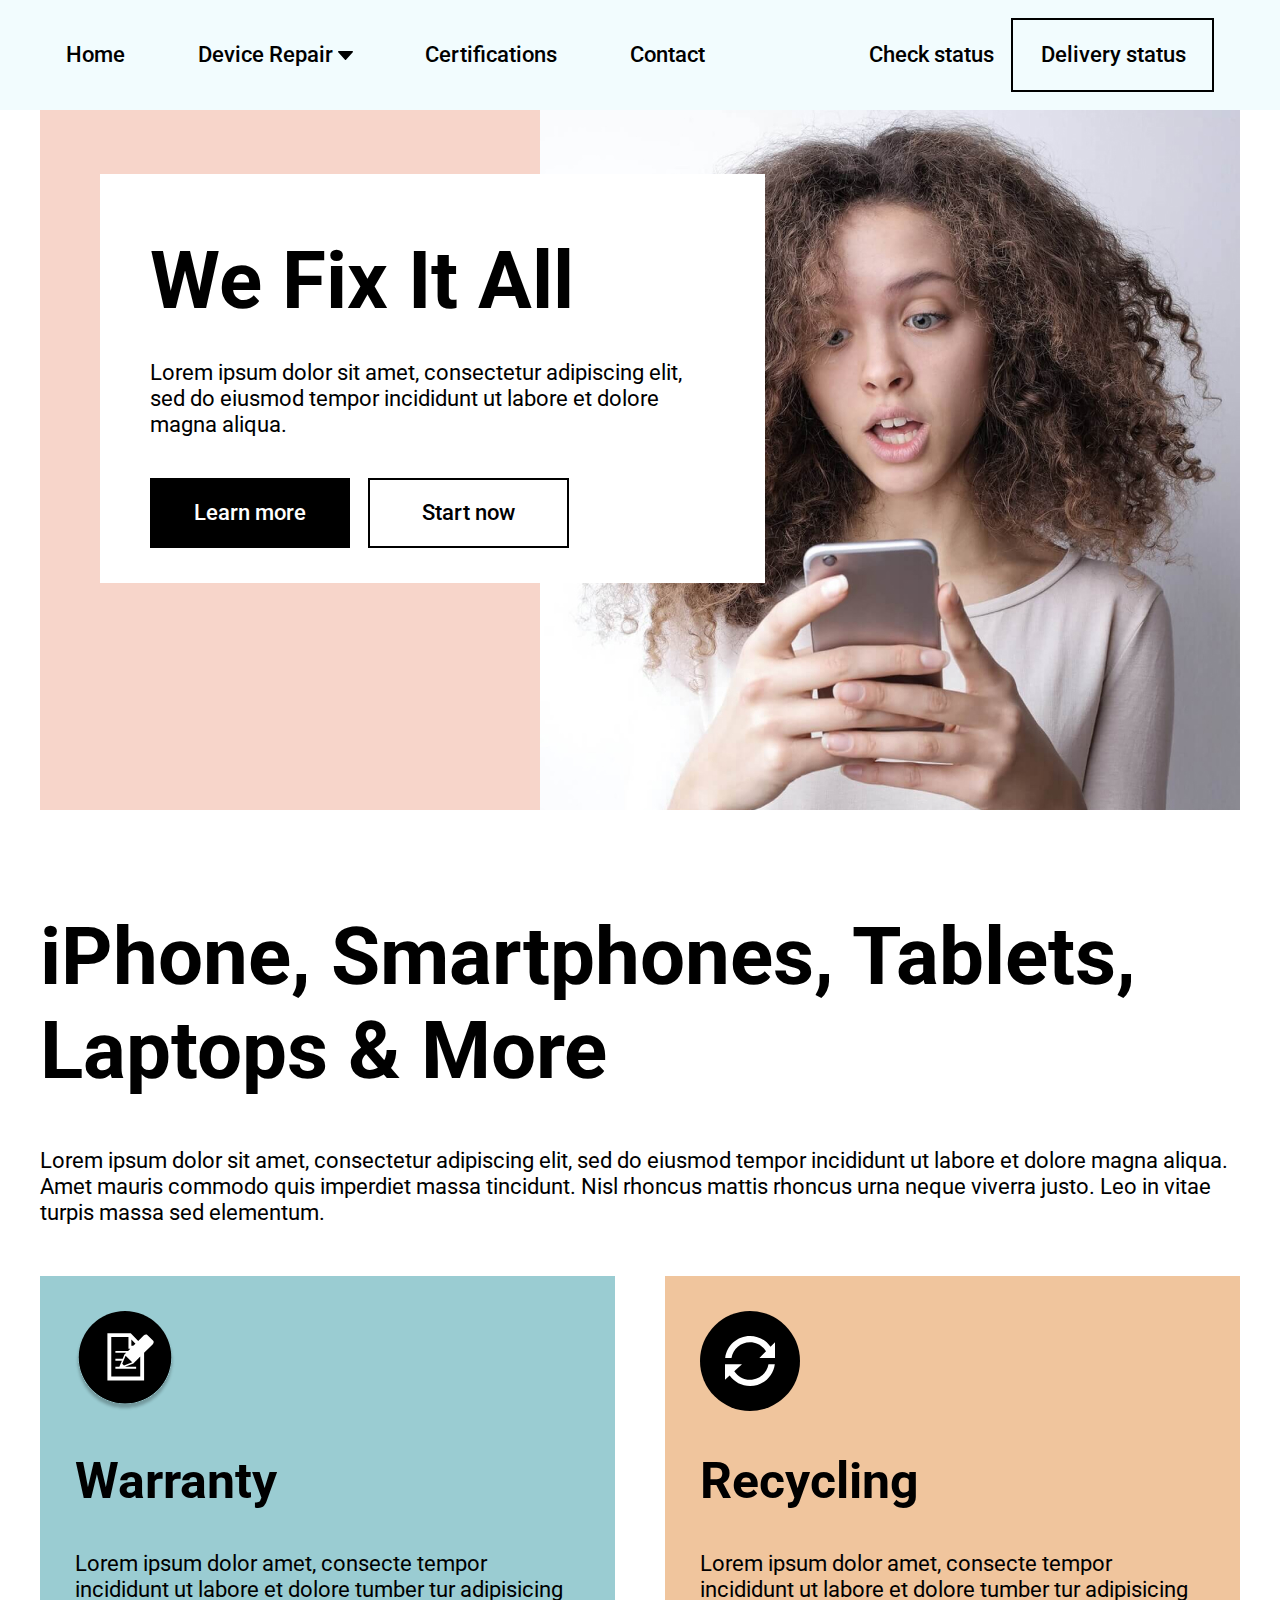
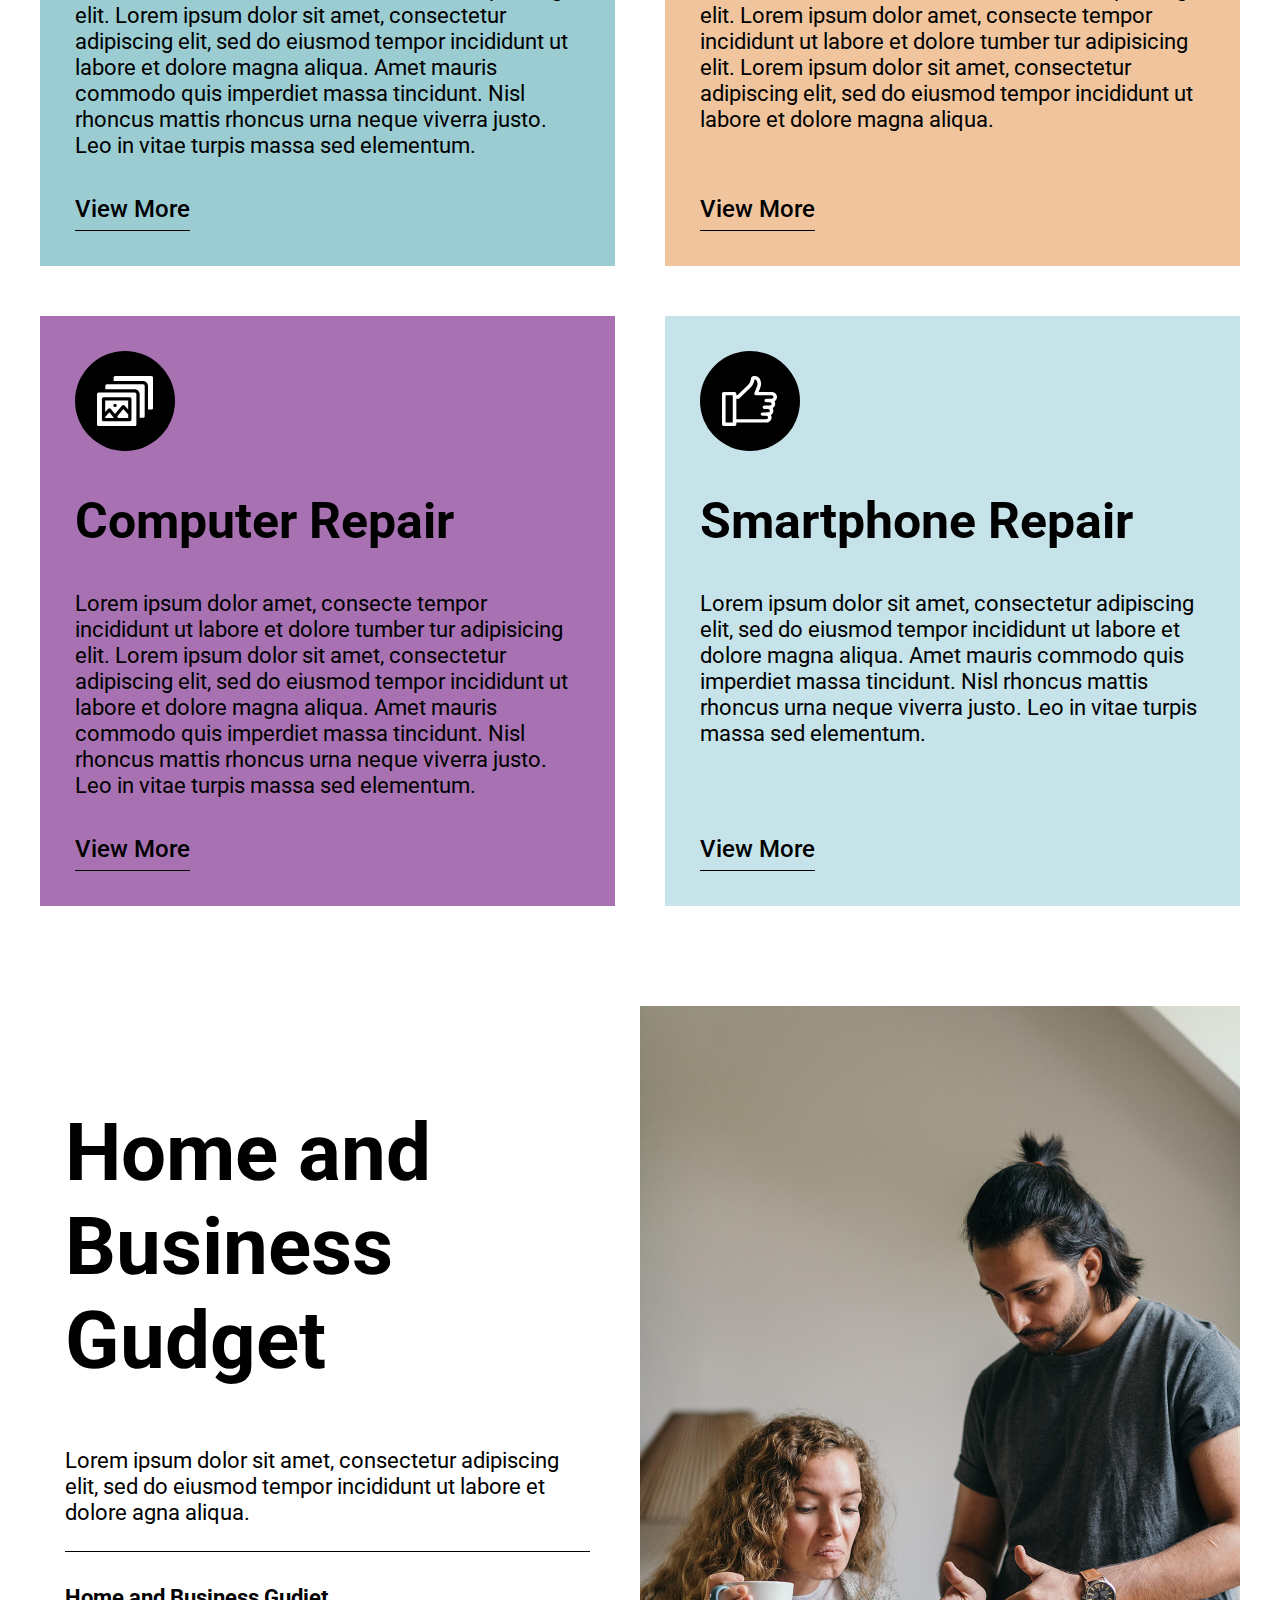
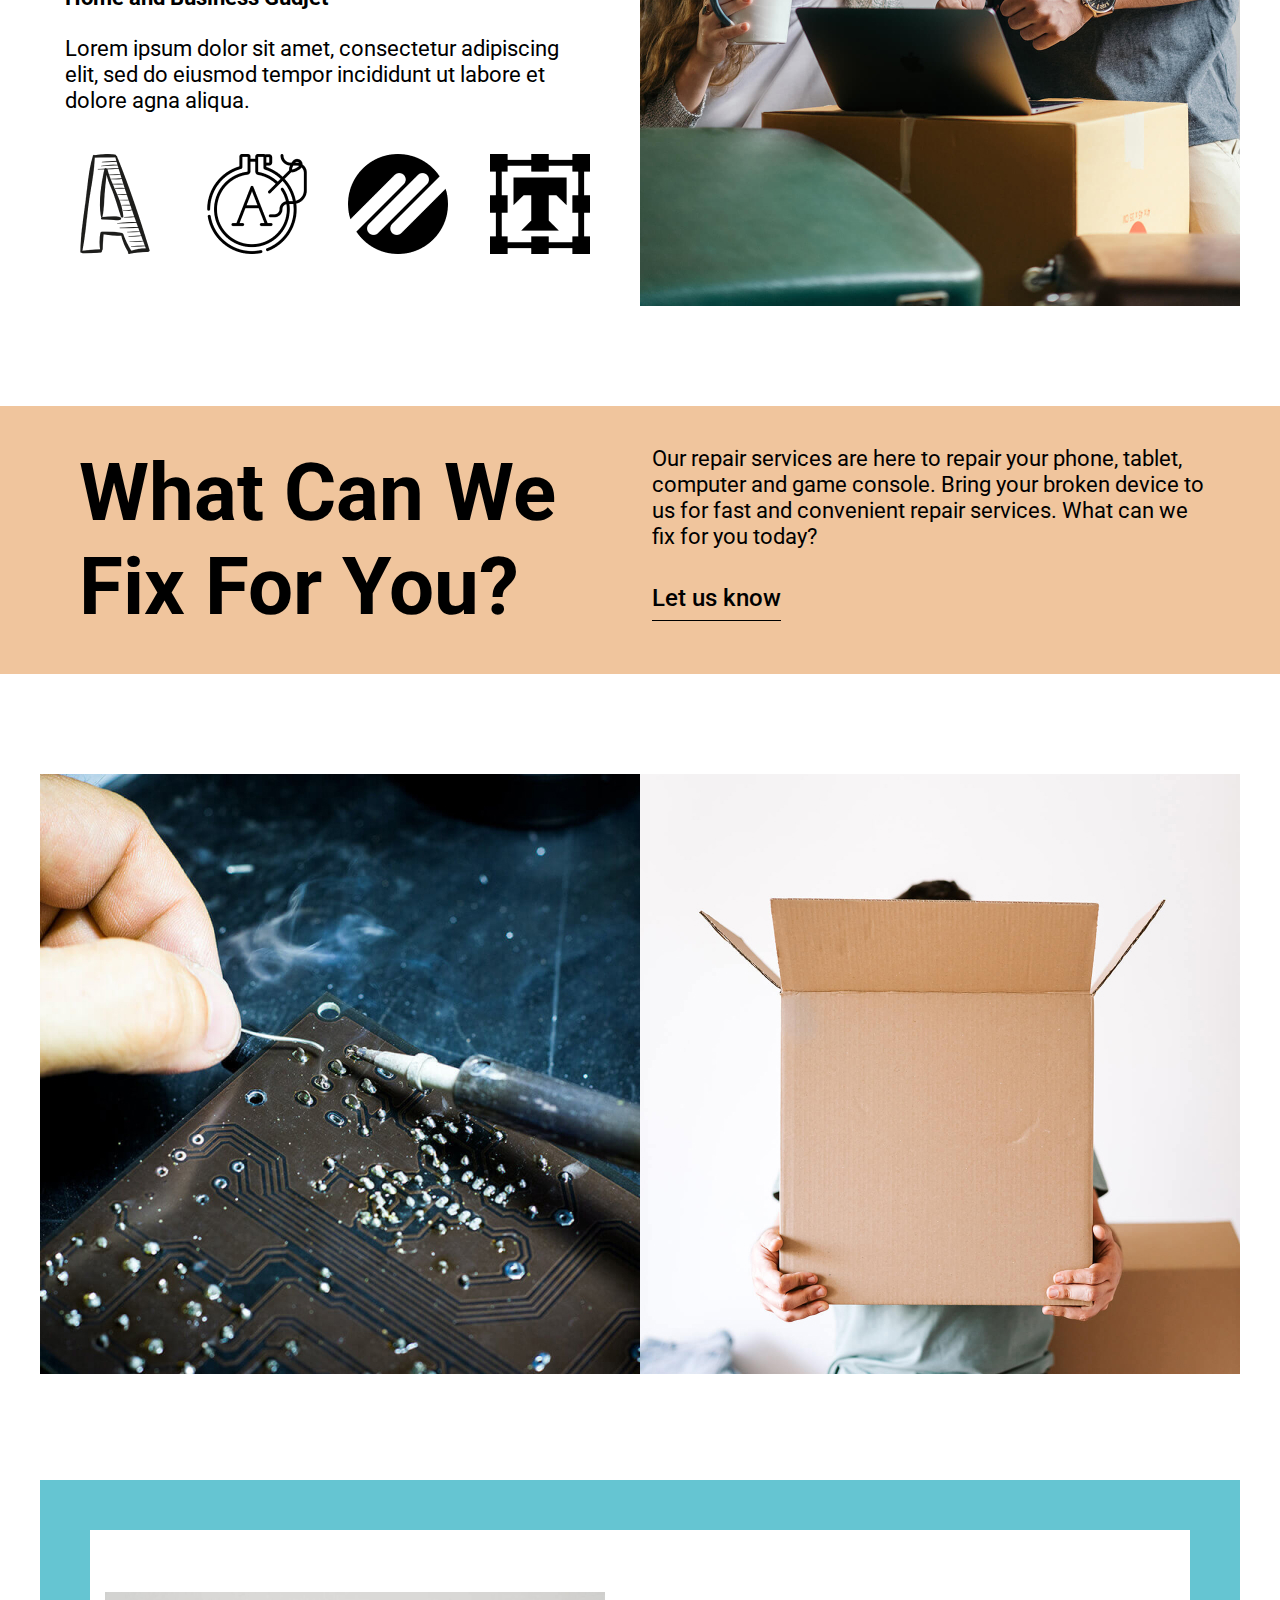
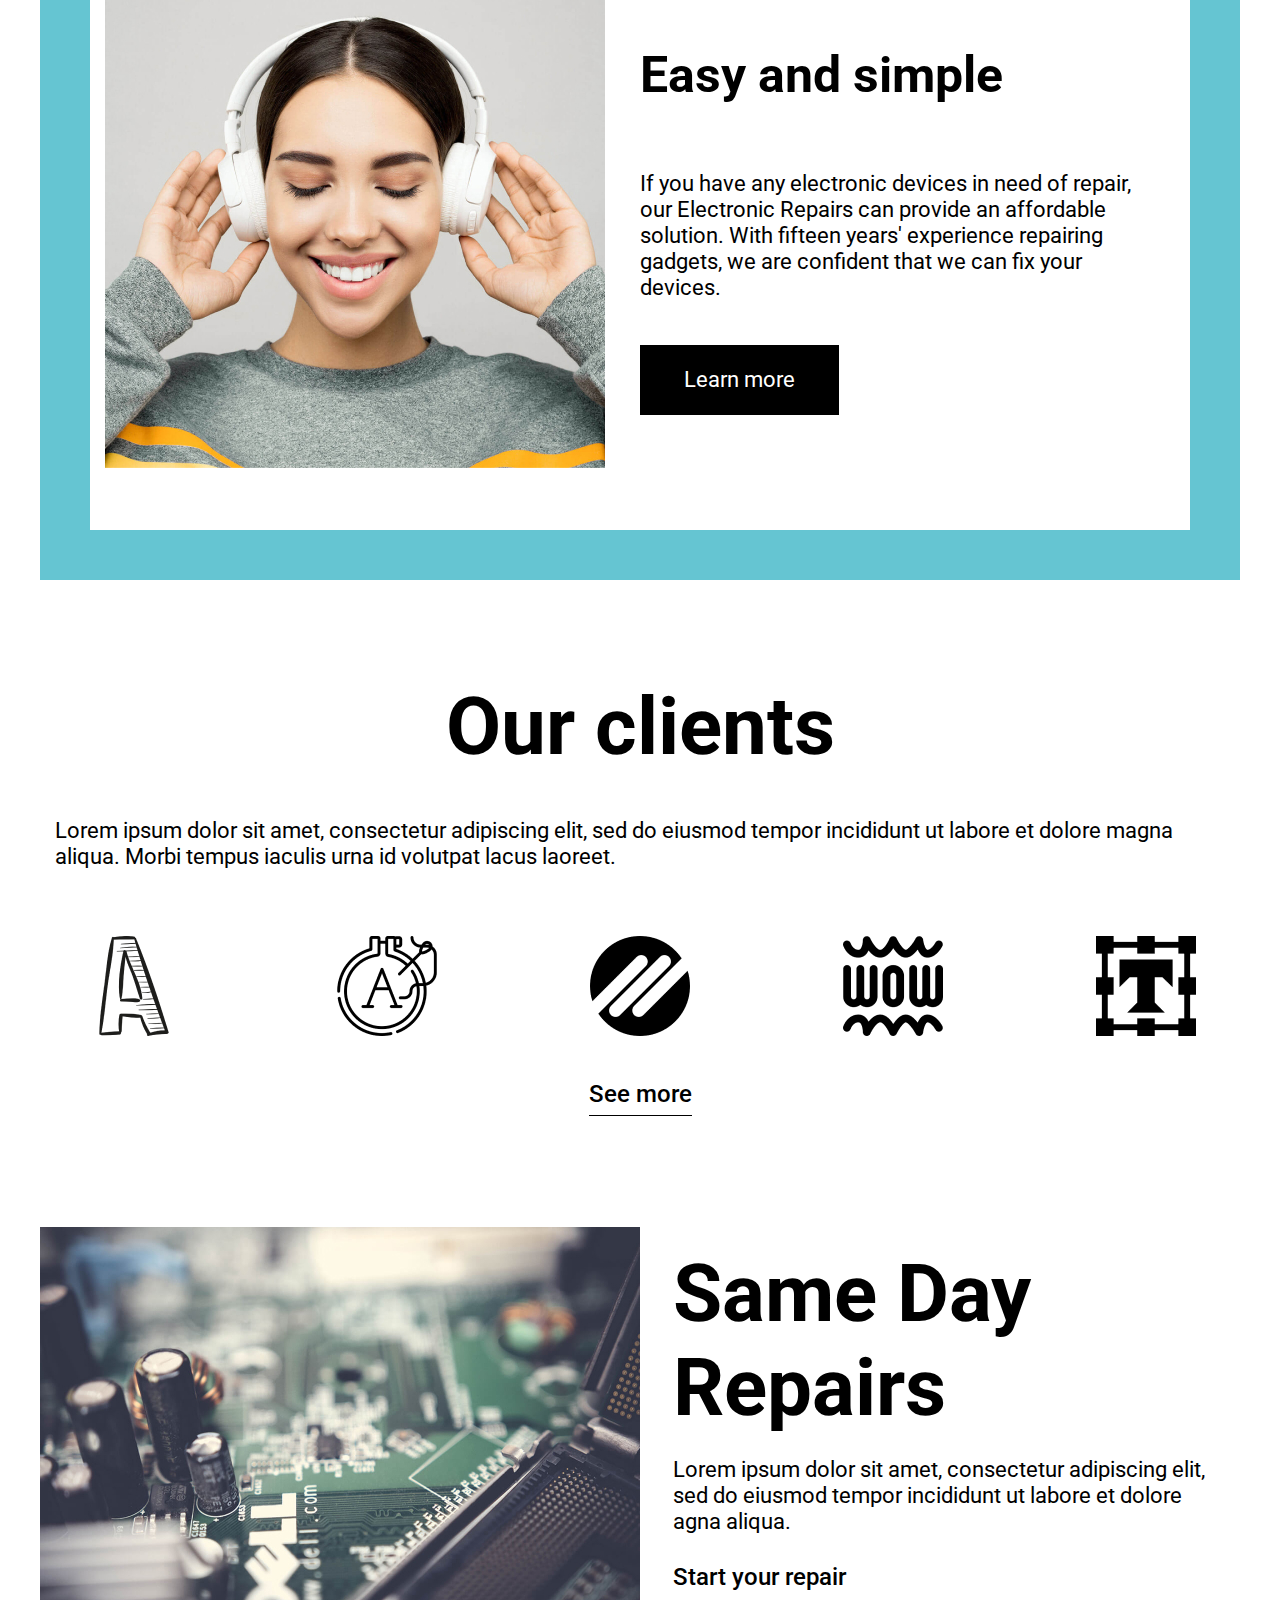
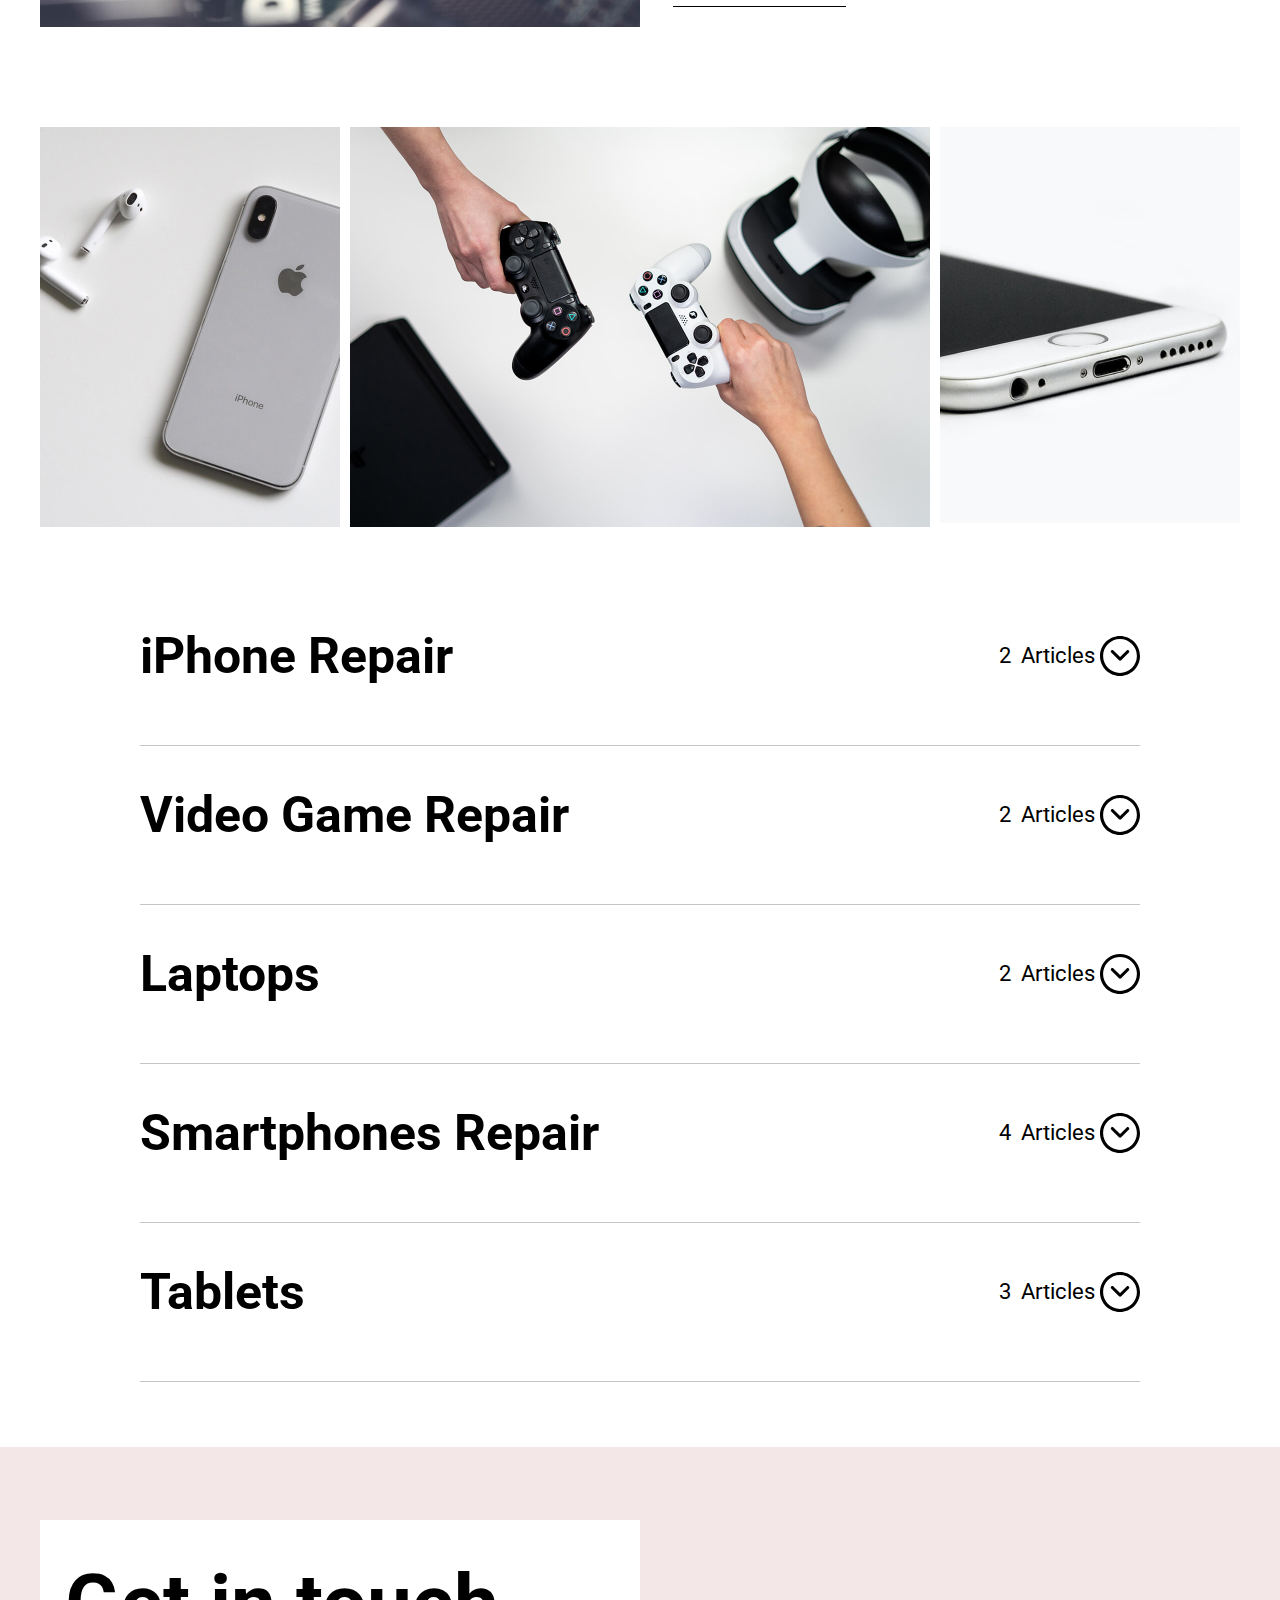
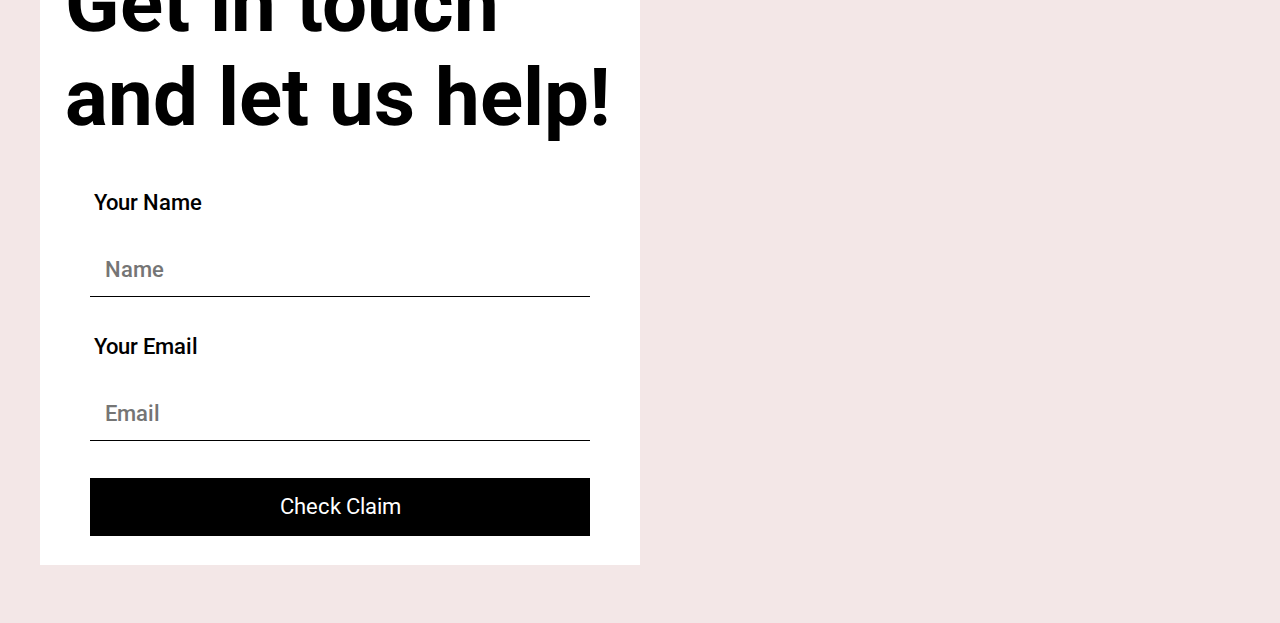
==== commit 31d9b216: "Made responsive design of the contact section" ====
--- a/index.html
+++ b/index.html
@@ -473,6 +473,32 @@
 		</section>
 		<!-- /section.repairs -->
 
+		<section class="contact">
+			<div class="container">
+				<form class="contact__form">
+					<h2 class="contact__title">Get in touch and let us help!</h2>
+					<div class="contact__name-box">
+						<div class="contact__label-box">
+							<label class="contact__label" for="name">Your Name</label>
+						</div>
+						<input class="contact__input" type="text" name="name" placeholder="Name" id="name" required>
+					</div>
+					<!-- /contact__name-box -->
+					<div class="contact__email-box">
+						<div class="contact__label-box">
+							<label class="contact__label" for="email">Your Email</label>
+						</div>
+						<input class="contact__input" type="email" name="email" placeholder="Email" id="email" required>
+					</div>
+					<!-- /contact__email-box -->
+					<button class="contact__form-btn" type="submit">Check Claim</button>
+				</form>
+				<!-- /form.contact__form -->
+			</div>
+			<!-- /container -->
+		</section>
+		<!-- /contact -->
+
 	</main>
 	<!-- /main.main -->
 	
--- a/css/style.min.css
+++ b/css/style.min.css
@@ -1,3 +1,3 @@
 .slick-slider{position:relative;display:block;-webkit-box-sizing:border-box;box-sizing:border-box;-webkit-user-select:none;-moz-user-select:none;-ms-user-select:none;user-select:none;-webkit-touch-callout:none;-khtml-user-select:none;-ms-touch-action:pan-y;touch-action:pan-y;-webkit-tap-highlight-color:transparent}.slick-list{position:relative;display:block;overflow:hidden;margin:0;padding:0}.slick-list:focus{outline:none}.slick-list.dragging{cursor:pointer;cursor:hand}.slick-slider .slick-track,.slick-slider .slick-list{-webkit-transform:translate3d(0, 0, 0);-ms-transform:translate3d(0, 0, 0);transform:translate3d(0, 0, 0)}.slick-track{position:relative;top:0;left:0;display:block;margin-left:auto;margin-right:auto}.slick-track:before,.slick-track:after{display:table;content:''}.slick-track:after{clear:both}.slick-loading .slick-track{visibility:hidden}.slick-slide{display:none;float:left;height:100%;min-height:1px}[dir='rtl'] .slick-slide{float:right}.slick-slide img{display:block}.slick-slide.slick-loading img{display:none}.slick-slide.dragging img{pointer-events:none}.slick-initialized .slick-slide{display:block}.slick-loading .slick-slide{visibility:hidden}.slick-vertical .slick-slide{display:block;height:auto;border:1px solid transparent}.slick-arrow.slick-hidden{display:none}
 
-.hero__title,.cards__title,.gudget__title,.services__title,.clients__title,.repairs__title,.contact__title{font-size:80px;line-height:94px;font-weight:700}.hero__text,.cards__text,.cards__item-text,.gudget__text,.gudget__subtitle,.services__text,.services__picture-text,.repairs__text{font-weight:400;font-size:22px;line-height:26px}.cards__item-link,.services__link,.clients__link,.repairs__link{position:relative;font-weight:500;font-size:24px;line-height:28px;padding-bottom:8px;color:#000}html{-webkit-box-sizing:border-box;box-sizing:border-box}*,*::after,*::before{-webkit-box-sizing:inherit;box-sizing:inherit}ul[class],ol[class]{padding:0}body,h1,h2,h3,h4,h5,h6,p,ul,ol,li,figure,figcaption,blockquote,dl,dd{margin:0}ul[class]{list-style:none}img{max-width:100%;display:block}input,button,textarea,select{font:inherit}a{text-decoration:none}html{scroll-behavior:smooth}body{font-family:"Roboto",sans-serif;font-size:22px;color:#000;line-height:26px}.container{max-width:1230px;margin:0 auto;padding:0 15px}.lock{overflow:hidden}.mobile-menu{z-index:4;height:100vh;position:absolute;top:0;left:-1000px;-webkit-transform:translateX(-50%);-ms-transform:translateX(-50%);transform:translateX(-50%);text-align:center;padding:76px 15px;background-color:#F2FCFE;width:100%;-webkit-transition:left .4s;-o-transition:left .4s;transition:left .4s;overflow-y:auto}.mobile-menu__list-item{margin-bottom:25px}.mobile-menu__list-link{color:#000;font-weight:500}.mobile-menu__list-item--sublist{position:relative;display:-webkit-box;display:-ms-flexbox;display:flex;margin:0 auto 25px auto;-webkit-box-align:center;-ms-flex-align:center;align-items:center;-webkit-box-pack:center;-ms-flex-pack:center;justify-content:center}.mobile-menu__sublist{position:absolute;top:100%;background-color:#fff;padding:41px 26px 29px 31px !important;width:220px;border-radius:10px;opacity:0;visibility:hidden;pointer-events:none;-webkit-transition:all .4s ease 0s;-o-transition:all .4s ease 0s;transition:all .4s ease 0s;-webkit-transform:translateY(30px);-ms-transform:translateY(30px);transform:translateY(30px)}.mobile-menu__sublist-item{margin-bottom:8px}.mobile-menu__sublist-item:last-child{margin-bottom:0}.mobile-menu__sublist-link{color:#000}.mobile-menu__arrow{-webkit-transition:all .3s;-o-transition:all .3s;transition:all .3s;margin:0 0 0 5px}.mobile-menu__buttons{display:-webkit-box;display:-ms-flexbox;display:flex;-webkit-box-align:center;-ms-flex-align:center;align-items:center;-webkit-box-pack:center;-ms-flex-pack:center;justify-content:center}.mobile-menu__btn{margin-right:17px;color:#000;font-weight:500}.mobile-menu__btn:last-child{margin-right:0}.mobile-menu__btn--border{border:2px solid #000;padding:12px 15px}._visible{left:50%}.header{background-color:#F2FCFE}.header__inner{min-height:100px;padding:0 26px}.header__buttons{display:-webkit-box;display:-ms-flexbox;display:flex;-webkit-box-align:center;-ms-flex-align:center;align-items:center;white-space:nowrap}.header__buttons{padding-left:50px}.header__btn{color:inherit;margin-right:17px;font-weight:500;-webkit-transition:hover .5s;-o-transition:hover .5s;transition:hover .5s}.header__btn:hover{text-decoration:underline}.header__btn:last-child{margin-right:0}.header__btn--border{border:2px solid #000;padding:22px 26px 22px 28px}.menu{display:-webkit-box;display:-ms-flexbox;display:flex;-webkit-box-align:center;-ms-flex-align:center;align-items:center;-webkit-box-pack:justify;-ms-flex-pack:justify;justify-content:space-between;padding:18px 0}.menu__body{width:639px}.menu__list{display:-webkit-box;display:-ms-flexbox;display:flex;-webkit-box-align:center;-ms-flex-align:center;align-items:center;-webkit-box-pack:justify;-ms-flex-pack:justify;justify-content:space-between}.menu__list-item{position:relative;margin-right:15px;-webkit-transition:all .5s;-o-transition:all .5s;transition:all .5s}.menu__list-item:last-child{margin-right:0}.menu__list-link{color:inherit;font-weight:500;-webkit-transition:.5s;-o-transition:.5s;transition:.5s}.menu__list-link:hover{text-decoration:underline}.menu__list-item--sublist{position:relative;display:-webkit-box;display:-ms-flexbox;display:flex;-webkit-box-align:center;-ms-flex-align:center;align-items:center}.menu__sublist{position:absolute;z-index:10;top:100%;right:-53px;background-color:#fff;padding:41px 26px 29px 31px !important;width:220px;border-radius:10px;opacity:0;visibility:hidden;pointer-events:none;-webkit-transition:all .4s ease 0s;-o-transition:all .4s ease 0s;transition:all .4s ease 0s;-webkit-transform:translateY(30px);-ms-transform:translateY(30px);transform:translateY(30px)}.menu__sublist-item{margin-bottom:8px}.menu__sublist-item:last-child{margin-bottom:0}.menu__sublist-link{color:inherit}.menu__sublist-link:hover{text-decoration:underline}.menu__burger-icon{display:none}.menu__arrow{margin-left:5px;cursor:pointer;-webkit-transition:-webkit-transform .3s;transition:-webkit-transform .3s;-o-transition:transform .3s;transition:transform .3s;transition:transform .3s, -webkit-transform .3s}body._pc .menu__list>li:hover .menu__sublist{opacity:1;visibility:visible;-webkit-transform:translateY(0);-ms-transform:translateY(0);transform:translateY(0);pointer-events:all}body._touch .menu__list>li.menu__list-item--active .menu__sublist{opacity:1;visibility:visible;-webkit-transform:translateY(0);-ms-transform:translateY(0);transform:translateY(0);pointer-events:all}body._touch .menu__list>li.menu__list-item--active .menu__arrow{-webkit-transform:rotate(-180deg);-ms-transform:rotate(-180deg);transform:rotate(-180deg)}body._touch .mobile-menu__list>li.mobile-menu__list-item--active .mobile-menu__sublist{opacity:1;visibility:visible;-webkit-transform:translateY(0);-ms-transform:translateY(0);transform:translateY(0);pointer-events:all}body._touch .mobile-menu__list>li.mobile-menu__list-item--active .mobile-menu__arrow{-webkit-transform:rotate(-180deg);-ms-transform:rotate(-180deg);transform:rotate(-180deg)}.hero{padding-bottom:50px}.hero__inner{position:relative}.hero__box{display:-webkit-box;display:-ms-flexbox;display:flex}.hero__item--pink{width:500px;height:700px;background-color:rgba(241,178,158,0.55)}.hero__item-img{max-width:700px}.hero__info{position:absolute;top:64px;left:60px;width:665px;background-color:#fff;padding:60px 75px 35px 50px}.hero__title{margin-bottom:32px}.hero__text{max-width:540px;margin-bottom:40px}.hero__btn{font-weight:500;line-height:26px;display:inline-block}.hero__btn:hover{text-decoration:underline}.hero__btn-black{padding:22px 44px;background-color:#000;color:#fff;margin-right:13px}.hero__btn-white{color:#000;background-color:#fff;padding:20px 52px;border:2px solid #000}.cards{padding-top:50px;padding-bottom:50px}.cards__title{margin-bottom:50px}.cards__text{margin-bottom:50px}.cards__items{display:-ms-grid;display:grid;-ms-grid-columns:(1fr)[2];grid-template-columns:repeat(2, 1fr);-ms-grid-rows:(1fr)[2];grid-template-rows:repeat(2, 1fr);gap:50px}.cards__item{max-width:575px;padding:35px;display:-webkit-box;display:-ms-flexbox;display:flex;-webkit-box-orient:vertical;-webkit-box-direction:normal;-ms-flex-direction:column;flex-direction:column}.cards__item-logo{margin-bottom:40px;width:100px;height:100px}.cards__item-title{font-weight:700;font-size:50px;line-height:60px;margin-bottom:40px;-webkit-box-flex:0;-ms-flex:0 0 auto;flex:0 0 auto}.cards__item-text{margin-bottom:36px;-webkit-box-flex:1;-ms-flex:1 0 auto;flex:1 0 auto}.cards__item-link{-webkit-box-flex:0;-ms-flex:0 0 auto;flex:0 0 auto}.cards__item-link::after{content:'';position:absolute;bottom:0;left:0;height:1px;width:115px;background-color:#000}.cards__item-link:hover{text-decoration:none}.cards__item--darkgreen{background-color:#9ACCD2}.cards__item--orange{background-color:#F0C59D}.cards__item--purple{background-color:#A871B1}.cards__item--lightgreen{background-color:#C5E3E8}.cards__item-link:hover::after{display:none}.gudget{padding-top:50px;padding-bottom:50px}.gudget__inner{display:-webkit-box;display:-ms-flexbox;display:flex;-webkit-box-pack:justify;-ms-flex-pack:justify;justify-content:space-between;-webkit-box-align:start;-ms-flex-align:start;align-items:flex-start}.gudget__item--1{padding:100px 0 46px 25px;max-width:550px;margin-right:20px}.gudget__title{margin-bottom:60px}.gudget__text--1{padding-bottom:25px;border-bottom:1px solid #000;margin-bottom:33px}.gudget__subtitle{font-weight:700;margin-bottom:25px}.gudget__text--2{margin-bottom:40px}.gudget__images{display:-webkit-box;display:-ms-flexbox;display:flex;-webkit-box-pack:justify;-ms-flex-pack:justify;justify-content:space-between;-webkit-box-align:center;-ms-flex-align:center;align-items:center}.gudget__item-img{max-width:600px}.services{padding-top:50px;padding-bottom:50px}.services__header{background-color:#F0C59D;padding:40px 0}.services__box{padding:0 13px 0 39px;display:-webkit-box;display:-ms-flexbox;display:flex}.services__title{max-width:560px;margin-right:13px}.services__text-box{max-width:554px}.services__text{margin-bottom:34px}.services__link{border-bottom:1px solid #000}.services__link:hover{text-decoration:none;border-bottom:none}.services__slider{margin-top:100px;margin-bottom:100px}.services__picture{border:50px solid #65C5D2;padding:62px 23px 62px 15px;display:-webkit-box;display:-ms-flexbox;display:flex;-webkit-box-pack:justify;-ms-flex-pack:justify;justify-content:space-between;-webkit-box-align:center;-ms-flex-align:center;align-items:center}.services__picture-imgbox{margin-right:30px}.services__picture-img{max-width:500px}.services__picture-textbox{max-width:527px}.services__picture-title{font-weight:700;font-size:50px;line-height:58px;margin-bottom:67px}.services__picture-text{margin-bottom:44px}.services__picture-btn{display:inline-block;background-color:#000;color:#fff;padding:22px 44px}.services__picture-btn:hover{text-decoration:underline}.clients{padding-top:50px;padding-bottom:50px}.clients__title{text-align:center;margin-bottom:44px}.clients__text{max-width:1150px;margin-left:15px;margin-right:35px;margin-bottom:66px}.clients__images{display:-webkit-box;display:-ms-flexbox;display:flex;-webkit-box-pack:justify;-ms-flex-pack:justify;justify-content:space-between;-webkit-box-align:center;-ms-flex-align:center;align-items:center;margin:0 44px 44px 44px}.clients__link-box{text-align:center}.clients__link{margin-bottom:11px;text-align:center;display:inline-block}.clients__link::after{content:'';position:absolute;left:0;bottom:0;background-color:#000;height:1px;width:103px}.clients__link:hover::after{height:0}.repairs{padding-top:50px;padding-bottom:65px}.repairs__top{display:-webkit-box;display:-ms-flexbox;display:flex;-webkit-box-pack:justify;-ms-flex-pack:justify;justify-content:space-between;-webkit-box-align:center;-ms-flex-align:center;align-items:center;margin-bottom:100px}.repairs__top-img{margin-right:30px}.repairs__top-textbox{margin-right:27px;max-width:540px}.repairs__title{margin-bottom:22px}.repairs__text{margin-bottom:28px}.repairs__link{padding-bottom:15px;border-bottom:1px solid #000;display:inline-block}.repairs__link:hover{border:none}.repairs__images{display:-webkit-box;display:-ms-flexbox;display:flex;-webkit-box-pack:justify;-ms-flex-pack:justify;justify-content:space-between;-webkit-box-align:center;-ms-flex-align:center;align-items:center;margin-bottom:100px}.accordion{margin-left:100px;margin-right:100px}.accordion__item{padding-bottom:40px;border-bottom:1px solid #C4C4C4;margin-bottom:40px}.accordion__item:last-child{margin-bottom:0}.accordion__item-titlebox{display:-webkit-box;display:-ms-flexbox;display:flex;-webkit-box-pack:justify;-ms-flex-pack:justify;justify-content:space-between;-webkit-box-align:center;-ms-flex-align:center;align-items:center;cursor:pointer;width:100%}.accordion__item-btns{display:-webkit-box;display:-ms-flexbox;display:flex;-webkit-box-align:center;-ms-flex-align:center;align-items:center}.accordion__item-title{font-weight:700;font-size:50px;line-height:58px;margin-right:30px}.accordion__item-article{margin-right:5px;margin-left:10px}.accordion__item-arrow{cursor:pointer;-webkit-transition:all .3s;-o-transition:all .3s;transition:all .3s}.accordion__item-content{padding-top:20px;max-height:0;overflow:hidden;background-color:transparent;-webkit-transition:max-height .3s ease-out;-o-transition:max-height .3s ease-out;transition:max-height .3s ease-out}.accordion__item-subtitle{font-weight:700;margin-bottom:10px}.accordion__item-text{margin-bottom:20px}.arrow--active{-webkit-transform:rotate(180deg);-ms-transform:rotate(180deg);transform:rotate(180deg)}.contact{padding-top:73px;padding-bottom:58px;background-color:#F3E7E7}.contact__form{background-color:#fff;max-width:600px;padding:37px 25px 29px 25px}.contact__title{margin-bottom:45px}.contact__label-box{margin-bottom:28px;margin-left:29px}.contact__label{font-weight:500}.contact__input{border:none;border-bottom:1px solid #000;margin-bottom:37px;width:500px;padding:13px 15px;font-weight:500;margin-left:25px}.contact__form-btn{color:#fff;background-color:#000;border:none;cursor:pointer;margin:0 auto;display:block;width:500px;padding:16px 0}.contact__form-btn:hover{text-decoration:underline}.footer{padding-top:50px;padding-bottom:50px;background-color:#C5E3E8}.footer__title{font-weight:500;font-size:50px;line-height:59px;color:#000;margin-bottom:32px}.footer__top{padding-bottom:100px;border-bottom:1px solid #000;margin-bottom:28px}.footer__top-row{display:-webkit-box;display:-ms-flexbox;display:flex;-webkit-box-pack:justify;-ms-flex-pack:justify;justify-content:space-between;-webkit-box-align:start;-ms-flex-align:start;align-items:flex-start}.footer__top-contact{max-width:248px}.footer__link{color:#000;display:block}.footer__link:hover{text-decoration:underline}.footer__top-items{display:-webkit-box;display:-ms-flexbox;display:flex}.footer__links--1{margin-right:95px}.footer__links--2{margin-right:138px}.footer__bottom{display:-webkit-box;display:-ms-flexbox;display:flex;-webkit-box-pack:justify;-ms-flex-pack:justify;justify-content:space-between;-webkit-box-align:center;-ms-flex-align:center;align-items:center}@media (max-width: 1216px){.repairs__images{display:none}}@media (max-width: 1133px){.services__box{padding:0;-webkit-box-orient:vertical;-webkit-box-direction:normal;-ms-flex-direction:column;flex-direction:column;text-align:center}.services__title{max-width:100%;margin-bottom:30px;margin-right:0}.services__text-box{max-width:100%}}@media (max-width: 1110px){.gudget__inner{-webkit-box-orient:vertical;-webkit-box-direction:normal;-ms-flex-direction:column;flex-direction:column}.gudget__item--1{margin-right:0;padding:0;padding-bottom:46px;max-width:80%;margin:0 auto}.gudget__item--2{display:none}}@media (max-width: 1090px){.header__inner{padding:0}}@media (max-width: 1064px){.services__picture-title{font-size:43px;line-height:54px;margin-bottom:47px}.services__picture{border:30px solid #65C5D2}.clients__text{text-align:center;margin:0 0 66px 0}}@media (max-width: 1047px){.repairs__top{-webkit-box-orient:vertical;-webkit-box-direction:normal;-ms-flex-direction:column;flex-direction:column}.repairs__top-textbox{-webkit-box-ordinal-group:0;-ms-flex-order:-1;order:-1;margin-bottom:50px;max-width:100%;text-align:center;margin-right:0}.repairs__top-img{margin-right:0}}@media (max-width: 1000px){.header__btn--border{padding:12px 15px 12px 15px}}@media (max-width: 970px){.services__picture-imgbox{display:none}.services__picture-textbox{max-width:100%;text-align:center}.services__picture-title{font-size:55px;line-height:58px;margin-bottom:67px}}@media (max-width: 882px){.menu__body{display:none}.header__buttons{padding-left:0;display:none}.header__menu{padding:0}.menu__burger-icon{display:block;z-index:5;position:relative;width:30px;height:18px;cursor:pointer;justify-self:flex-end;margin-left:auto;margin-top:36px}.menu__burger-icon span,.menu__burger-icon::before,.menu__burger-icon::after{position:absolute;right:0;height:10%;width:100%;-webkit-transition:all .3s;-o-transition:all .3s;transition:all .3s;background-color:#000}.menu__burger-icon::before,.menu__burger-icon::after{content:''}.menu__burger-icon::before{top:0}.menu__burger-icon::after{bottom:0}.menu__burger-icon span{top:50%;-webkit-transform:translateY(-50%);-ms-transform:translateY(-50%);transform:translateY(-50%)}.hero__inner{display:-webkit-box;display:-ms-flexbox;display:flex;-webkit-box-orient:vertical;-webkit-box-direction:normal;-ms-flex-direction:column;flex-direction:column}.hero__item--pink{display:none}.hero__box{-webkit-box-pack:center;-ms-flex-pack:center;justify-content:center}.hero__info{-webkit-box-ordinal-group:0;-ms-flex-order:-1;order:-1;position:relative;top:0;right:0;left:0;bottom:0;margin:50px auto;width:100%;padding:0;text-align:center}.hero__text{max-width:100%}.cards__title{text-align:center;font-size:70px;line-height:80px;margin-bottom:40px}.cards__text{text-align:center;font-size:21px;line-height:25px;margin-bottom:40px}.services__slider{margin-top:60px;margin-bottom:60px}}@media (max-width: 869px){.accordion__item-title{font-size:40px;line-height:45px}}@media (max-width: 791px){.cards__items{-ms-grid-columns:(1fr)[1];grid-template-columns:repeat(1, 1fr);-ms-grid-rows:(1fr)[1];grid-template-rows:repeat(1, 1fr);gap:35px}.cards__item{max-width:100%}.gudget__title{text-align:center;font-size:68px;line-height:71px;margin-bottom:35px}.gudget__text{text-align:center}.gudget__subtitle{text-align:center}.services__title{font-size:68px;line-height:71px}.clients__title{font-size:68px;line-height:71px;margin-bottom:30px}.repairs__title{font-size:68px;line-height:71px}.repairs__top{margin-bottom:50px}}@media (max-width: 771px){.accordion__item{margin-bottom:25px}.accordion__item-title{font-size:33px;line-height:39px}.accordion__item-arrow{width:35px;height:35px}.accordion__item-article,.accordion__item-number{font-size:20px}}@media (max-width: 743px){.hero{padding-bottom:25px}.hero__item-img{max-width:100%}.cards{padding-top:25px;padding-bottom:25px}.cards__title{text-align:center;font-size:64px;line-height:72px;margin-bottom:35px}.gudget{padding-top:25px;padding-bottom:25px}.services{padding-top:25px;padding-bottom:25px}.clients{padding-top:25px;padding-bottom:25px}.clients__images{margin:0 0 44px 0;width:100%}.clients__img{width:85px;height:85px}.repairs{padding-top:25px;padding-bottom:25px}}@media (max-width: 675px){.gudget__title{font-size:61px;line-height:60px;margin-bottom:30px}.gudget__item-img--small{width:85px;height:85px}.services__title{font-size:61px;line-height:60px}.clients__title{font-size:61px;line-height:60px}.repairs__title{font-size:61px;line-height:60px}.accordion{margin-right:0;margin-left:0}}@media (max-width: 665px){.cards__title{font-size:54px;line-height:59px}.cards__text{margin-bottom:25px}}@media (max-width: 611px){.gudget__title{font-size:55px;line-height:56px}.gudget__item--1{max-width:100%;padding-bottom:16px}.gudget__item-img--small{width:85px;height:85px}}@media (max-width: 565px){.cards__title{font-size:47px;line-height:54px;margin-bottom:30px}.cards__text{font-size:20px;line-height:24px}.cards__item-logo{margin-bottom:30px}.cards__item-title{font-size:47px;line-height:55px;margin-bottom:30px}.cards__item-text{font-size:21px;margin-bottom:30px}}@media (max-width: 554px){.gudget__title{font-size:50px;line-height:50px}.gudget__text{font-size:21px}.gudget__item-img--small{width:75px;height:75px}.services__title{font-size:50px;line-height:50px}.services__text{font-size:21px}.services__picture-text{font-size:21px}.clients__title{font-size:50px;line-height:50px}.clients__text{font-size:21px;margin:0 0 32px 0}.repairs__title{font-size:50px;line-height:50px}.repairs__text{font-size:21px}.accordion__item-text{font-size:21px}}@media (max-width: 530px){.services__picture{padding:40px 23px 40px 15px}.services__picture-title{font-size:45px;line-height:47px;margin-bottom:30px}.services__picture-btn{padding:19px 35px}}@media (max-width: 506px){.gudget__title{font-size:45px;line-height:45px;margin-bottom:25px}.gudget__subtitle{margin-bottom:20px}.services__picture-title{font-size:45px;line-height:45px;margin-bottom:25px}.services__slider{margin-top:35px;margin-bottom:35px}}@media (max-width: 493px){.cards__title{font-size:40px;line-height:45px}.clients__img{width:70px;height:70px}.accordion__item{padding-bottom:20px}.accordion__item-titlebox{-webkit-box-orient:vertical;-webkit-box-direction:normal;-ms-flex-direction:column;flex-direction:column;text-align:center}.accordion__item-title{margin-right:0;margin-bottom:10px}}@media (max-width: 465px){.header__inner{min-height:0}.header__menu{padding-bottom:34px}.hero__info{margin:35px auto}.hero__title{font-size:70px;margin-bottom:14px}.hero__text{font-size:21px;line-height:23px;margin-bottom:30px}.hero__btn{line-height:18px;padding:20px 44px}.hero__btn-white{padding:18px 44px}.services__picture-title{font-size:36px;line-height:38px;margin-bottom:25px}.services__picture-text{margin-bottom:30px}.clients__images{margin:0 0 25px 0}}@media (max-width: 437px){.hero__buttons{display:-webkit-box;display:-ms-flexbox;display:flex;-webkit-box-orient:vertical;-webkit-box-direction:normal;-ms-flex-direction:column;flex-direction:column}.hero__btn-black{margin-bottom:20px;margin-right:0}.cards__title{font-size:36px;line-height:42px;margin-bottom:25px}.cards__item-logo{margin-bottom:20px;width:85px;height:85px}.cards__item-title{font-size:44px;line-height:46px;margin-bottom:20px}.cards__item-text{margin-bottom:20px}.cards__item-link{font-size:22px}.cards__item-link::after{width:106px}.gudget__text{margin-bottom:25px}.services__text{margin-bottom:25px}.services__link{font-size:22px}.services__picture{border:25px solid #65C5D2;padding:30px 15px}.services__picture-text{font-size:18px}.services__picture-btn{padding:13px 33px;font-size:20px}.clients__link{font-size:22px}.clients__link::after{width:95px}.repairs__title{font-size:45px;line-height:45px}.repairs__link{font-size:22px}.repairs__top{margin-bottom:35px}.repairs__top-textbox{margin-bottom:38px}.accordion__item-title{font-size:30px;margin-bottom:6px}.accordion__item-arrow{width:30px;height:29px}}@media (max-width: 410px){.hero{padding-bottom:25px}.hero__title{font-size:64px;margin-bottom:10px}.hero__text{font-size:21px;margin-bottom:25px}.hero__btn{font-size:20px}.clients__img{width:60px;height:60px}}@media (max-width: 400px){.repairs__title{font-size:40px;line-height:45px}}@media (max-width: 390px){.cards__title{font-size:31px;line-height:35px}.cards__text{margin-bottom:20px}.cards__item{padding:30px}.cards__item-logo{margin-bottom:15px;width:80px;height:80px}.cards__item-title{font-size:40px;line-height:46px;margin-bottom:20px}.services__picture-title{font-size:31px;line-height:35px;margin-bottom:20px}}@media (max-width: 372px){.mobile-menu__btn{font-size:20px}.mobile-menu__btn--border{padding:10px}.hero__title{font-size:58px;margin-bottom:10px}.hero__info{margin:10px auto 30px auto}.hero__text{font-size:19px;line-height:21px;margin-bottom:25px}.gudget__title{font-size:38px;line-height:40px;margin-bottom:20px}.gudget__item-img--small{width:70px;height:70px}.services__title{font-size:38px;line-height:40px;margin-bottom:20px}.clients__title{font-size:38px;line-height:40px;margin-bottom:20px}.clients__img{width:50px;height:50px}.repairs__title{font-size:34px;line-height:40px}}@media (max-width: 338px){.hero__title{font-size:54px;margin-bottom:10px}.hero__text{margin-bottom:25px}.cards__title{font-size:26px;line-height:31px;margin-bottom:22px}.cards__item{padding:25px}.gudget__item-img--small{width:60px;height:60px}.services__picture-title{font-size:28px;line-height:29px;margin-bottom:20px}}
+.hero__title,.cards__title,.gudget__title,.services__title,.clients__title,.repairs__title,.contact__title{font-size:80px;line-height:94px;font-weight:700}.hero__text,.cards__text,.cards__item-text,.gudget__text,.gudget__subtitle,.services__text,.services__picture-text,.repairs__text{font-weight:400;font-size:22px;line-height:26px}.cards__item-link,.services__link,.clients__link,.repairs__link{position:relative;font-weight:500;font-size:24px;line-height:28px;padding-bottom:8px;color:#000}html{-webkit-box-sizing:border-box;box-sizing:border-box}*,*::after,*::before{-webkit-box-sizing:inherit;box-sizing:inherit}ul[class],ol[class]{padding:0}body,h1,h2,h3,h4,h5,h6,p,ul,ol,li,figure,figcaption,blockquote,dl,dd{margin:0}ul[class]{list-style:none}img{max-width:100%;display:block}input,button,textarea,select{font:inherit}a{text-decoration:none}html{scroll-behavior:smooth}body{font-family:"Roboto",sans-serif;font-size:22px;color:#000;line-height:26px}.container{max-width:1230px;margin:0 auto;padding:0 15px}.lock{overflow:hidden}.mobile-menu{z-index:4;height:100vh;position:absolute;top:0;left:-1000px;-webkit-transform:translateX(-50%);-ms-transform:translateX(-50%);transform:translateX(-50%);text-align:center;padding:76px 15px;background-color:#F2FCFE;width:100%;-webkit-transition:left .4s;-o-transition:left .4s;transition:left .4s;overflow-y:auto}.mobile-menu__list-item{margin-bottom:25px}.mobile-menu__list-link{color:#000;font-weight:500}.mobile-menu__list-item--sublist{position:relative;display:-webkit-box;display:-ms-flexbox;display:flex;margin:0 auto 25px auto;-webkit-box-align:center;-ms-flex-align:center;align-items:center;-webkit-box-pack:center;-ms-flex-pack:center;justify-content:center}.mobile-menu__sublist{position:absolute;top:100%;background-color:#fff;padding:41px 26px 29px 31px !important;width:220px;border-radius:10px;opacity:0;visibility:hidden;pointer-events:none;-webkit-transition:all .4s ease 0s;-o-transition:all .4s ease 0s;transition:all .4s ease 0s;-webkit-transform:translateY(30px);-ms-transform:translateY(30px);transform:translateY(30px)}.mobile-menu__sublist-item{margin-bottom:8px}.mobile-menu__sublist-item:last-child{margin-bottom:0}.mobile-menu__sublist-link{color:#000}.mobile-menu__arrow{-webkit-transition:all .3s;-o-transition:all .3s;transition:all .3s;margin:0 0 0 5px}.mobile-menu__buttons{display:-webkit-box;display:-ms-flexbox;display:flex;-webkit-box-align:center;-ms-flex-align:center;align-items:center;-webkit-box-pack:center;-ms-flex-pack:center;justify-content:center}.mobile-menu__btn{margin-right:17px;color:#000;font-weight:500}.mobile-menu__btn:last-child{margin-right:0}.mobile-menu__btn--border{border:2px solid #000;padding:12px 15px}._visible{left:50%}.header{background-color:#F2FCFE}.header__inner{min-height:100px;padding:0 26px}.header__buttons{display:-webkit-box;display:-ms-flexbox;display:flex;-webkit-box-align:center;-ms-flex-align:center;align-items:center;white-space:nowrap}.header__buttons{padding-left:50px}.header__btn{color:inherit;margin-right:17px;font-weight:500;-webkit-transition:hover .5s;-o-transition:hover .5s;transition:hover .5s}.header__btn:hover{text-decoration:underline}.header__btn:last-child{margin-right:0}.header__btn--border{border:2px solid #000;padding:22px 26px 22px 28px}.menu{display:-webkit-box;display:-ms-flexbox;display:flex;-webkit-box-align:center;-ms-flex-align:center;align-items:center;-webkit-box-pack:justify;-ms-flex-pack:justify;justify-content:space-between;padding:18px 0}.menu__body{width:639px}.menu__list{display:-webkit-box;display:-ms-flexbox;display:flex;-webkit-box-align:center;-ms-flex-align:center;align-items:center;-webkit-box-pack:justify;-ms-flex-pack:justify;justify-content:space-between}.menu__list-item{position:relative;margin-right:15px;-webkit-transition:all .5s;-o-transition:all .5s;transition:all .5s}.menu__list-item:last-child{margin-right:0}.menu__list-link{color:inherit;font-weight:500;-webkit-transition:.5s;-o-transition:.5s;transition:.5s}.menu__list-link:hover{text-decoration:underline}.menu__list-item--sublist{position:relative;display:-webkit-box;display:-ms-flexbox;display:flex;-webkit-box-align:center;-ms-flex-align:center;align-items:center}.menu__sublist{position:absolute;z-index:10;top:100%;right:-53px;background-color:#fff;padding:41px 26px 29px 31px !important;width:220px;border-radius:10px;opacity:0;visibility:hidden;pointer-events:none;-webkit-transition:all .4s ease 0s;-o-transition:all .4s ease 0s;transition:all .4s ease 0s;-webkit-transform:translateY(30px);-ms-transform:translateY(30px);transform:translateY(30px)}.menu__sublist-item{margin-bottom:8px}.menu__sublist-item:last-child{margin-bottom:0}.menu__sublist-link{color:inherit}.menu__sublist-link:hover{text-decoration:underline}.menu__burger-icon{display:none}.menu__arrow{margin-left:5px;cursor:pointer;-webkit-transition:-webkit-transform .3s;transition:-webkit-transform .3s;-o-transition:transform .3s;transition:transform .3s;transition:transform .3s, -webkit-transform .3s}body._pc .menu__list>li:hover .menu__sublist{opacity:1;visibility:visible;-webkit-transform:translateY(0);-ms-transform:translateY(0);transform:translateY(0);pointer-events:all}body._touch .menu__list>li.menu__list-item--active .menu__sublist{opacity:1;visibility:visible;-webkit-transform:translateY(0);-ms-transform:translateY(0);transform:translateY(0);pointer-events:all}body._touch .menu__list>li.menu__list-item--active .menu__arrow{-webkit-transform:rotate(-180deg);-ms-transform:rotate(-180deg);transform:rotate(-180deg)}body._touch .mobile-menu__list>li.mobile-menu__list-item--active .mobile-menu__sublist{opacity:1;visibility:visible;-webkit-transform:translateY(0);-ms-transform:translateY(0);transform:translateY(0);pointer-events:all}body._touch .mobile-menu__list>li.mobile-menu__list-item--active .mobile-menu__arrow{-webkit-transform:rotate(-180deg);-ms-transform:rotate(-180deg);transform:rotate(-180deg)}.hero{padding-bottom:50px}.hero__inner{position:relative}.hero__box{display:-webkit-box;display:-ms-flexbox;display:flex}.hero__item--pink{width:500px;height:700px;background-color:rgba(241,178,158,0.55)}.hero__item-img{max-width:700px}.hero__info{position:absolute;top:64px;left:60px;width:665px;background-color:#fff;padding:60px 75px 35px 50px}.hero__title{margin-bottom:32px}.hero__text{max-width:540px;margin-bottom:40px}.hero__btn{font-weight:500;line-height:26px;display:inline-block}.hero__btn:hover{text-decoration:underline}.hero__btn-black{padding:22px 44px;background-color:#000;color:#fff;margin-right:13px}.hero__btn-white{color:#000;background-color:#fff;padding:20px 52px;border:2px solid #000}.cards{padding-top:50px;padding-bottom:50px}.cards__title{margin-bottom:50px}.cards__text{margin-bottom:50px}.cards__items{display:-ms-grid;display:grid;-ms-grid-columns:(1fr)[2];grid-template-columns:repeat(2, 1fr);-ms-grid-rows:(1fr)[2];grid-template-rows:repeat(2, 1fr);gap:50px}.cards__item{max-width:575px;padding:35px;display:-webkit-box;display:-ms-flexbox;display:flex;-webkit-box-orient:vertical;-webkit-box-direction:normal;-ms-flex-direction:column;flex-direction:column}.cards__item-logo{margin-bottom:40px;width:100px;height:100px}.cards__item-title{font-weight:700;font-size:50px;line-height:60px;margin-bottom:40px;-webkit-box-flex:0;-ms-flex:0 0 auto;flex:0 0 auto}.cards__item-text{margin-bottom:36px;-webkit-box-flex:1;-ms-flex:1 0 auto;flex:1 0 auto}.cards__item-link{-webkit-box-flex:0;-ms-flex:0 0 auto;flex:0 0 auto}.cards__item-link::after{content:'';position:absolute;bottom:0;left:0;height:1px;width:115px;background-color:#000}.cards__item-link:hover{text-decoration:none}.cards__item--darkgreen{background-color:#9ACCD2}.cards__item--orange{background-color:#F0C59D}.cards__item--purple{background-color:#A871B1}.cards__item--lightgreen{background-color:#C5E3E8}.cards__item-link:hover::after{display:none}.gudget{padding-top:50px;padding-bottom:50px}.gudget__inner{display:-webkit-box;display:-ms-flexbox;display:flex;-webkit-box-pack:justify;-ms-flex-pack:justify;justify-content:space-between;-webkit-box-align:start;-ms-flex-align:start;align-items:flex-start}.gudget__item--1{padding:100px 0 46px 25px;max-width:550px;margin-right:20px}.gudget__title{margin-bottom:60px}.gudget__text--1{padding-bottom:25px;border-bottom:1px solid #000;margin-bottom:33px}.gudget__subtitle{font-weight:700;margin-bottom:25px}.gudget__text--2{margin-bottom:40px}.gudget__images{display:-webkit-box;display:-ms-flexbox;display:flex;-webkit-box-pack:justify;-ms-flex-pack:justify;justify-content:space-between;-webkit-box-align:center;-ms-flex-align:center;align-items:center}.gudget__item-img{max-width:600px}.services{padding-top:50px;padding-bottom:50px}.services__header{background-color:#F0C59D;padding:40px 0}.services__box{padding:0 13px 0 39px;display:-webkit-box;display:-ms-flexbox;display:flex}.services__title{max-width:560px;margin-right:13px}.services__text-box{max-width:554px}.services__text{margin-bottom:34px}.services__link{border-bottom:1px solid #000}.services__link:hover{text-decoration:none;border-bottom:none}.services__slider{margin-top:100px;margin-bottom:100px}.services__picture{border:50px solid #65C5D2;padding:62px 23px 62px 15px;display:-webkit-box;display:-ms-flexbox;display:flex;-webkit-box-pack:justify;-ms-flex-pack:justify;justify-content:space-between;-webkit-box-align:center;-ms-flex-align:center;align-items:center}.services__picture-imgbox{margin-right:30px}.services__picture-img{max-width:500px}.services__picture-textbox{max-width:527px}.services__picture-title{font-weight:700;font-size:50px;line-height:58px;margin-bottom:67px}.services__picture-text{margin-bottom:44px}.services__picture-btn{display:inline-block;background-color:#000;color:#fff;padding:22px 44px}.services__picture-btn:hover{text-decoration:underline}.clients{padding-top:50px;padding-bottom:50px}.clients__title{text-align:center;margin-bottom:44px}.clients__text{max-width:1150px;margin-left:15px;margin-right:35px;margin-bottom:66px}.clients__images{display:-webkit-box;display:-ms-flexbox;display:flex;-webkit-box-pack:justify;-ms-flex-pack:justify;justify-content:space-between;-webkit-box-align:center;-ms-flex-align:center;align-items:center;margin:0 44px 44px 44px}.clients__link-box{text-align:center}.clients__link{margin-bottom:11px;text-align:center;display:inline-block}.clients__link::after{content:'';position:absolute;left:0;bottom:0;background-color:#000;height:1px;width:103px}.clients__link:hover::after{height:0}.repairs{padding-top:50px;padding-bottom:65px}.repairs__top{display:-webkit-box;display:-ms-flexbox;display:flex;-webkit-box-pack:justify;-ms-flex-pack:justify;justify-content:space-between;-webkit-box-align:center;-ms-flex-align:center;align-items:center;margin-bottom:100px}.repairs__top-img{margin-right:30px}.repairs__top-textbox{margin-right:27px;max-width:540px}.repairs__title{margin-bottom:22px}.repairs__text{margin-bottom:28px}.repairs__link{padding-bottom:15px;border-bottom:1px solid #000;display:inline-block}.repairs__link:hover{border:none}.repairs__images{display:-webkit-box;display:-ms-flexbox;display:flex;-webkit-box-pack:justify;-ms-flex-pack:justify;justify-content:space-between;-webkit-box-align:center;-ms-flex-align:center;align-items:center;margin-bottom:100px}.accordion{margin-left:100px;margin-right:100px}.accordion__item{padding-bottom:40px;border-bottom:1px solid #C4C4C4;margin-bottom:40px}.accordion__item:last-child{margin-bottom:0}.accordion__item-titlebox{display:-webkit-box;display:-ms-flexbox;display:flex;-webkit-box-pack:justify;-ms-flex-pack:justify;justify-content:space-between;-webkit-box-align:center;-ms-flex-align:center;align-items:center;cursor:pointer;width:100%}.accordion__item-btns{display:-webkit-box;display:-ms-flexbox;display:flex;-webkit-box-align:center;-ms-flex-align:center;align-items:center}.accordion__item-title{font-weight:700;font-size:50px;line-height:58px;margin-right:30px}.accordion__item-article{margin-right:5px;margin-left:10px}.accordion__item-arrow{cursor:pointer;-webkit-transition:all .3s;-o-transition:all .3s;transition:all .3s}.accordion__item-content{padding-top:20px;max-height:0;overflow:hidden;background-color:transparent;-webkit-transition:max-height .3s ease-out;-o-transition:max-height .3s ease-out;transition:max-height .3s ease-out}.accordion__item-subtitle{font-weight:700;margin-bottom:10px}.accordion__item-text{margin-bottom:20px}.arrow--active{-webkit-transform:rotate(180deg);-ms-transform:rotate(180deg);transform:rotate(180deg)}.contact{padding-top:73px;padding-bottom:58px;background-color:#F3E7E7}.contact__form{background-color:#fff;max-width:600px;padding:37px 25px 29px 25px}.contact__title{margin-bottom:45px}.contact__label-box{margin-bottom:28px;margin-left:29px}.contact__label{font-weight:500}.contact__input{border:none;border-bottom:1px solid #000;margin-bottom:37px;width:500px;padding:13px 15px;font-weight:500;margin-left:25px}.contact__form-btn{color:#fff;background-color:#000;border:none;cursor:pointer;margin:0 auto;display:block;width:500px;padding:16px 0}.contact__form-btn:hover{text-decoration:underline}.footer{padding-top:50px;padding-bottom:50px;background-color:#C5E3E8}.footer__title{font-weight:500;font-size:50px;line-height:59px;color:#000;margin-bottom:32px}.footer__top{padding-bottom:100px;border-bottom:1px solid #000;margin-bottom:28px}.footer__top-row{display:-webkit-box;display:-ms-flexbox;display:flex;-webkit-box-pack:justify;-ms-flex-pack:justify;justify-content:space-between;-webkit-box-align:start;-ms-flex-align:start;align-items:flex-start}.footer__top-contact{max-width:248px}.footer__link{color:#000;display:block}.footer__link:hover{text-decoration:underline}.footer__top-items{display:-webkit-box;display:-ms-flexbox;display:flex}.footer__links--1{margin-right:95px}.footer__links--2{margin-right:138px}.footer__bottom{display:-webkit-box;display:-ms-flexbox;display:flex;-webkit-box-pack:justify;-ms-flex-pack:justify;justify-content:space-between;-webkit-box-align:center;-ms-flex-align:center;align-items:center}@media (max-width: 1216px){.repairs__images{display:none}.contact__form{margin:0 auto}}@media (max-width: 1133px){.services__box{padding:0;-webkit-box-orient:vertical;-webkit-box-direction:normal;-ms-flex-direction:column;flex-direction:column;text-align:center}.services__title{max-width:100%;margin-bottom:30px;margin-right:0}.services__text-box{max-width:100%}}@media (max-width: 1110px){.gudget__inner{-webkit-box-orient:vertical;-webkit-box-direction:normal;-ms-flex-direction:column;flex-direction:column}.gudget__item--1{margin-right:0;padding:0;padding-bottom:46px;max-width:80%;margin:0 auto}.gudget__item--2{display:none}}@media (max-width: 1090px){.header__inner{padding:0}}@media (max-width: 1064px){.services__picture-title{font-size:43px;line-height:54px;margin-bottom:47px}.services__picture{border:30px solid #65C5D2}.clients__text{text-align:center;margin:0 0 66px 0}}@media (max-width: 1047px){.repairs__top{-webkit-box-orient:vertical;-webkit-box-direction:normal;-ms-flex-direction:column;flex-direction:column}.repairs__top-textbox{-webkit-box-ordinal-group:0;-ms-flex-order:-1;order:-1;margin-bottom:50px;max-width:100%;text-align:center;margin-right:0}.repairs__top-img{margin-right:0}}@media (max-width: 1000px){.header__btn--border{padding:12px 15px 12px 15px}}@media (max-width: 970px){.services__picture-imgbox{display:none}.services__picture-textbox{max-width:100%;text-align:center}.services__picture-title{font-size:55px;line-height:58px;margin-bottom:67px}}@media (max-width: 882px){.menu__body{display:none}.header__buttons{padding-left:0;display:none}.header__menu{padding:0}.menu__burger-icon{display:block;z-index:5;position:relative;width:30px;height:18px;cursor:pointer;justify-self:flex-end;margin-left:auto;margin-top:36px}.menu__burger-icon span,.menu__burger-icon::before,.menu__burger-icon::after{position:absolute;right:0;height:10%;width:100%;-webkit-transition:all .3s;-o-transition:all .3s;transition:all .3s;background-color:#000}.menu__burger-icon::before,.menu__burger-icon::after{content:''}.menu__burger-icon::before{top:0}.menu__burger-icon::after{bottom:0}.menu__burger-icon span{top:50%;-webkit-transform:translateY(-50%);-ms-transform:translateY(-50%);transform:translateY(-50%)}.hero__inner{display:-webkit-box;display:-ms-flexbox;display:flex;-webkit-box-orient:vertical;-webkit-box-direction:normal;-ms-flex-direction:column;flex-direction:column}.hero__item--pink{display:none}.hero__box{-webkit-box-pack:center;-ms-flex-pack:center;justify-content:center}.hero__info{-webkit-box-ordinal-group:0;-ms-flex-order:-1;order:-1;position:relative;top:0;right:0;left:0;bottom:0;margin:50px auto;width:100%;padding:0;text-align:center}.hero__text{max-width:100%}.cards__title{text-align:center;font-size:70px;line-height:80px;margin-bottom:40px}.cards__text{text-align:center;font-size:21px;line-height:25px;margin-bottom:40px}.services__slider{margin-top:60px;margin-bottom:60px}}@media (max-width: 869px){.accordion__item-title{font-size:40px;line-height:45px}}@media (max-width: 791px){.cards__items{-ms-grid-columns:(1fr)[1];grid-template-columns:repeat(1, 1fr);-ms-grid-rows:(1fr)[1];grid-template-rows:repeat(1, 1fr);gap:35px}.cards__item{max-width:100%}.gudget__title{text-align:center;font-size:68px;line-height:71px;margin-bottom:35px}.gudget__text{text-align:center}.gudget__subtitle{text-align:center}.services__title{font-size:68px;line-height:71px}.clients__title{font-size:68px;line-height:71px;margin-bottom:30px}.repairs__title{font-size:68px;line-height:71px}.repairs__top{margin-bottom:50px}.contact__title{font-size:68px;line-height:71px}}@media (max-width: 771px){.accordion__item{margin-bottom:25px}.accordion__item-title{font-size:33px;line-height:39px}.accordion__item-arrow{width:35px;height:35px}.accordion__item-article,.accordion__item-number{font-size:20px}}@media (max-width: 743px){.hero{padding-bottom:25px}.hero__item-img{max-width:100%}.cards{padding-top:25px;padding-bottom:25px}.cards__title{text-align:center;font-size:64px;line-height:72px;margin-bottom:35px}.gudget{padding-top:25px;padding-bottom:25px}.services{padding-top:25px;padding-bottom:25px}.clients{padding-top:25px;padding-bottom:25px}.clients__images{margin:0 0 44px 0;width:100%}.clients__img{width:85px;height:85px}.repairs{padding-top:25px;padding-bottom:25px}.contact{padding-top:25px;padding-bottom:25px}}@media (max-width: 675px){.gudget__title{font-size:61px;line-height:60px;margin-bottom:30px}.gudget__item-img--small{width:85px;height:85px}.services__title{font-size:61px;line-height:60px}.clients__title{font-size:61px;line-height:60px}.repairs__title{font-size:61px;line-height:60px}.accordion{margin-right:0;margin-left:0}.contact__title{text-align:center;font-size:61px;line-height:60px}.contact__input{width:90%}.contact__form-btn{width:100%}}@media (max-width: 665px){.cards__title{font-size:54px;line-height:59px}.cards__text{margin-bottom:25px}}@media (max-width: 611px){.gudget__title{font-size:55px;line-height:56px}.gudget__item--1{max-width:100%;padding-bottom:16px}.gudget__item-img--small{width:85px;height:85px}}@media (max-width: 565px){.cards__title{font-size:47px;line-height:54px;margin-bottom:30px}.cards__text{font-size:20px;line-height:24px}.cards__item-logo{margin-bottom:30px}.cards__item-title{font-size:47px;line-height:55px;margin-bottom:30px}.cards__item-text{font-size:21px;margin-bottom:30px}}@media (max-width: 554px){.gudget__title{font-size:50px;line-height:50px}.gudget__text{font-size:21px}.gudget__item-img--small{width:75px;height:75px}.services__title{font-size:50px;line-height:50px}.services__text{font-size:21px}.services__picture-text{font-size:21px}.clients__title{font-size:50px;line-height:50px}.clients__text{font-size:21px;margin:0 0 32px 0}.repairs__title{font-size:50px;line-height:50px}.repairs__text{font-size:21px}.accordion__item-text{font-size:21px}.contact__title{font-size:50px;line-height:50px;margin-bottom:40px}}@media (max-width: 530px){.services__picture{padding:40px 23px 40px 15px}.services__picture-title{font-size:45px;line-height:47px;margin-bottom:30px}.services__picture-btn{padding:19px 35px}}@media (max-width: 506px){.gudget__title{font-size:45px;line-height:45px;margin-bottom:25px}.gudget__subtitle{margin-bottom:20px}.services__picture-title{font-size:45px;line-height:45px;margin-bottom:25px}.services__slider{margin-top:35px;margin-bottom:35px}}@media (max-width: 493px){.cards__title{font-size:40px;line-height:45px}.clients__img{width:70px;height:70px}.accordion__item{padding-bottom:20px}.accordion__item-titlebox{-webkit-box-orient:vertical;-webkit-box-direction:normal;-ms-flex-direction:column;flex-direction:column;text-align:center}.accordion__item-title{margin-right:0;margin-bottom:10px}}@media (max-width: 465px){.header__inner{min-height:0}.header__menu{padding-bottom:34px}.hero__info{margin:35px auto}.hero__title{font-size:70px;margin-bottom:14px}.hero__text{font-size:21px;line-height:23px;margin-bottom:30px}.hero__btn{line-height:18px;padding:20px 44px}.hero__btn-white{padding:18px 44px}.services__picture-title{font-size:36px;line-height:38px;margin-bottom:25px}.services__picture-text{margin-bottom:30px}.clients__images{margin:0 0 25px 0}}@media (max-width: 437px){.hero__buttons{display:-webkit-box;display:-ms-flexbox;display:flex;-webkit-box-orient:vertical;-webkit-box-direction:normal;-ms-flex-direction:column;flex-direction:column}.hero__btn-black{margin-bottom:20px;margin-right:0}.cards__title{font-size:36px;line-height:42px;margin-bottom:25px}.cards__item-logo{margin-bottom:20px;width:85px;height:85px}.cards__item-title{font-size:44px;line-height:46px;margin-bottom:20px}.cards__item-text{margin-bottom:20px}.cards__item-link{font-size:22px}.cards__item-link::after{width:106px}.gudget__text{margin-bottom:25px}.services__text{margin-bottom:25px}.services__link{font-size:22px}.services__picture{border:25px solid #65C5D2;padding:30px 15px}.services__picture-text{font-size:18px}.services__picture-btn{padding:13px 33px;font-size:20px}.clients__link{font-size:22px}.clients__link::after{width:95px}.repairs__title{font-size:45px;line-height:45px}.repairs__link{font-size:22px}.repairs__top{margin-bottom:35px}.repairs__top-textbox{margin-bottom:38px}.accordion__item-title{font-size:30px;margin-bottom:6px}.accordion__item-arrow{width:30px;height:29px}.contact__title{font-size:45px;line-height:45px}.contact__label-box{margin-left:0;margin-bottom:20px}.contact__input{margin-left:0;width:100%}}@media (max-width: 410px){.hero{padding-bottom:25px}.hero__title{font-size:64px;margin-bottom:10px}.hero__text{font-size:21px;margin-bottom:25px}.hero__btn{font-size:20px}.clients__img{width:60px;height:60px}}@media (max-width: 400px){.repairs__title{font-size:40px;line-height:45px}.contact__title{font-size:40px;line-height:45px}}@media (max-width: 390px){.cards__title{font-size:31px;line-height:35px}.cards__text{margin-bottom:20px}.cards__item{padding:30px}.cards__item-logo{margin-bottom:15px;width:80px;height:80px}.cards__item-title{font-size:40px;line-height:46px;margin-bottom:20px}.services__picture-title{font-size:31px;line-height:35px;margin-bottom:20px}}@media (max-width: 372px){.mobile-menu__btn{font-size:20px}.mobile-menu__btn--border{padding:10px}.hero__title{font-size:58px;margin-bottom:10px}.hero__info{margin:10px auto 30px auto}.hero__text{font-size:19px;line-height:21px;margin-bottom:25px}.gudget__title{font-size:38px;line-height:40px;margin-bottom:20px}.gudget__item-img--small{width:70px;height:70px}.services__title{font-size:38px;line-height:40px;margin-bottom:20px}.clients__title{font-size:38px;line-height:40px;margin-bottom:20px}.clients__img{width:50px;height:50px}.repairs__title{font-size:34px;line-height:40px}.contact__title{font-size:34px;line-height:40px}}@media (max-width: 338px){.hero__title{font-size:54px;margin-bottom:10px}.hero__text{margin-bottom:25px}.cards__title{font-size:26px;line-height:31px;margin-bottom:22px}.cards__item{padding:25px}.gudget__item-img--small{width:60px;height:60px}.services__picture-title{font-size:28px;line-height:29px;margin-bottom:20px}}
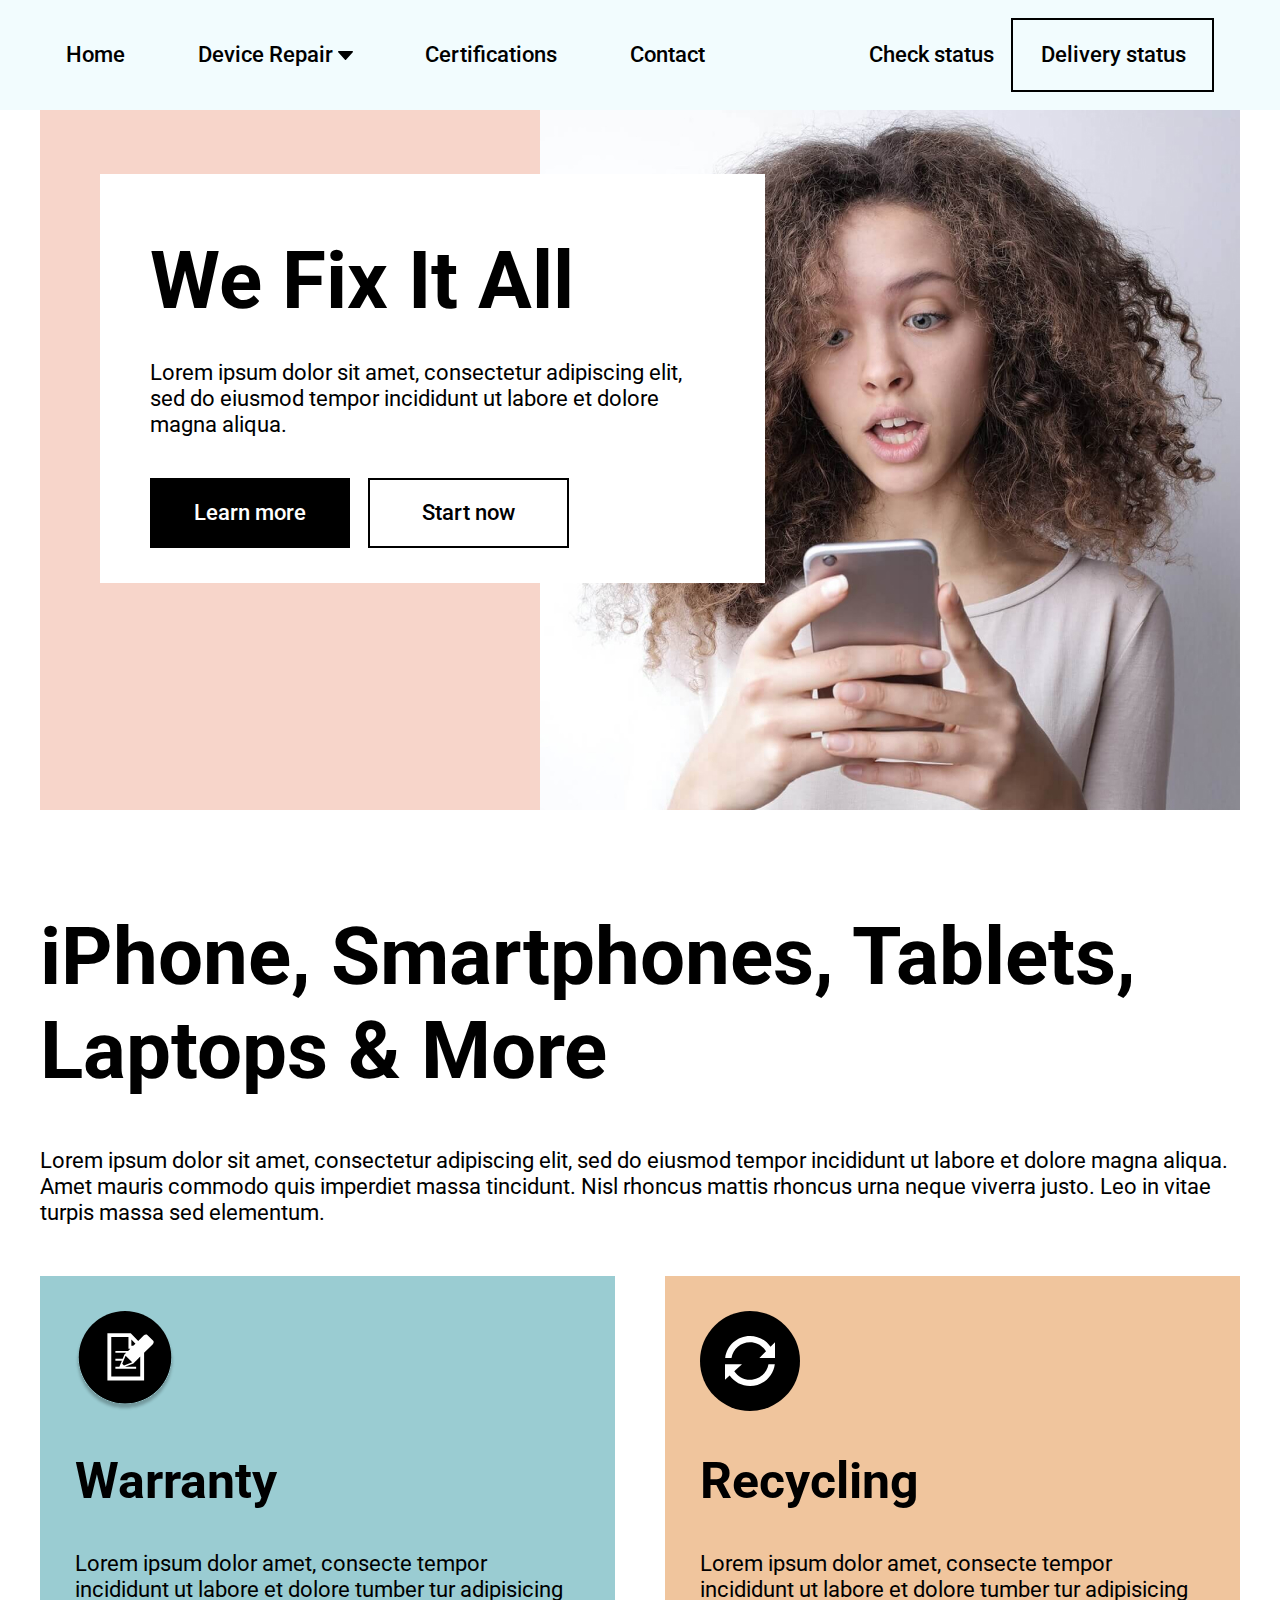
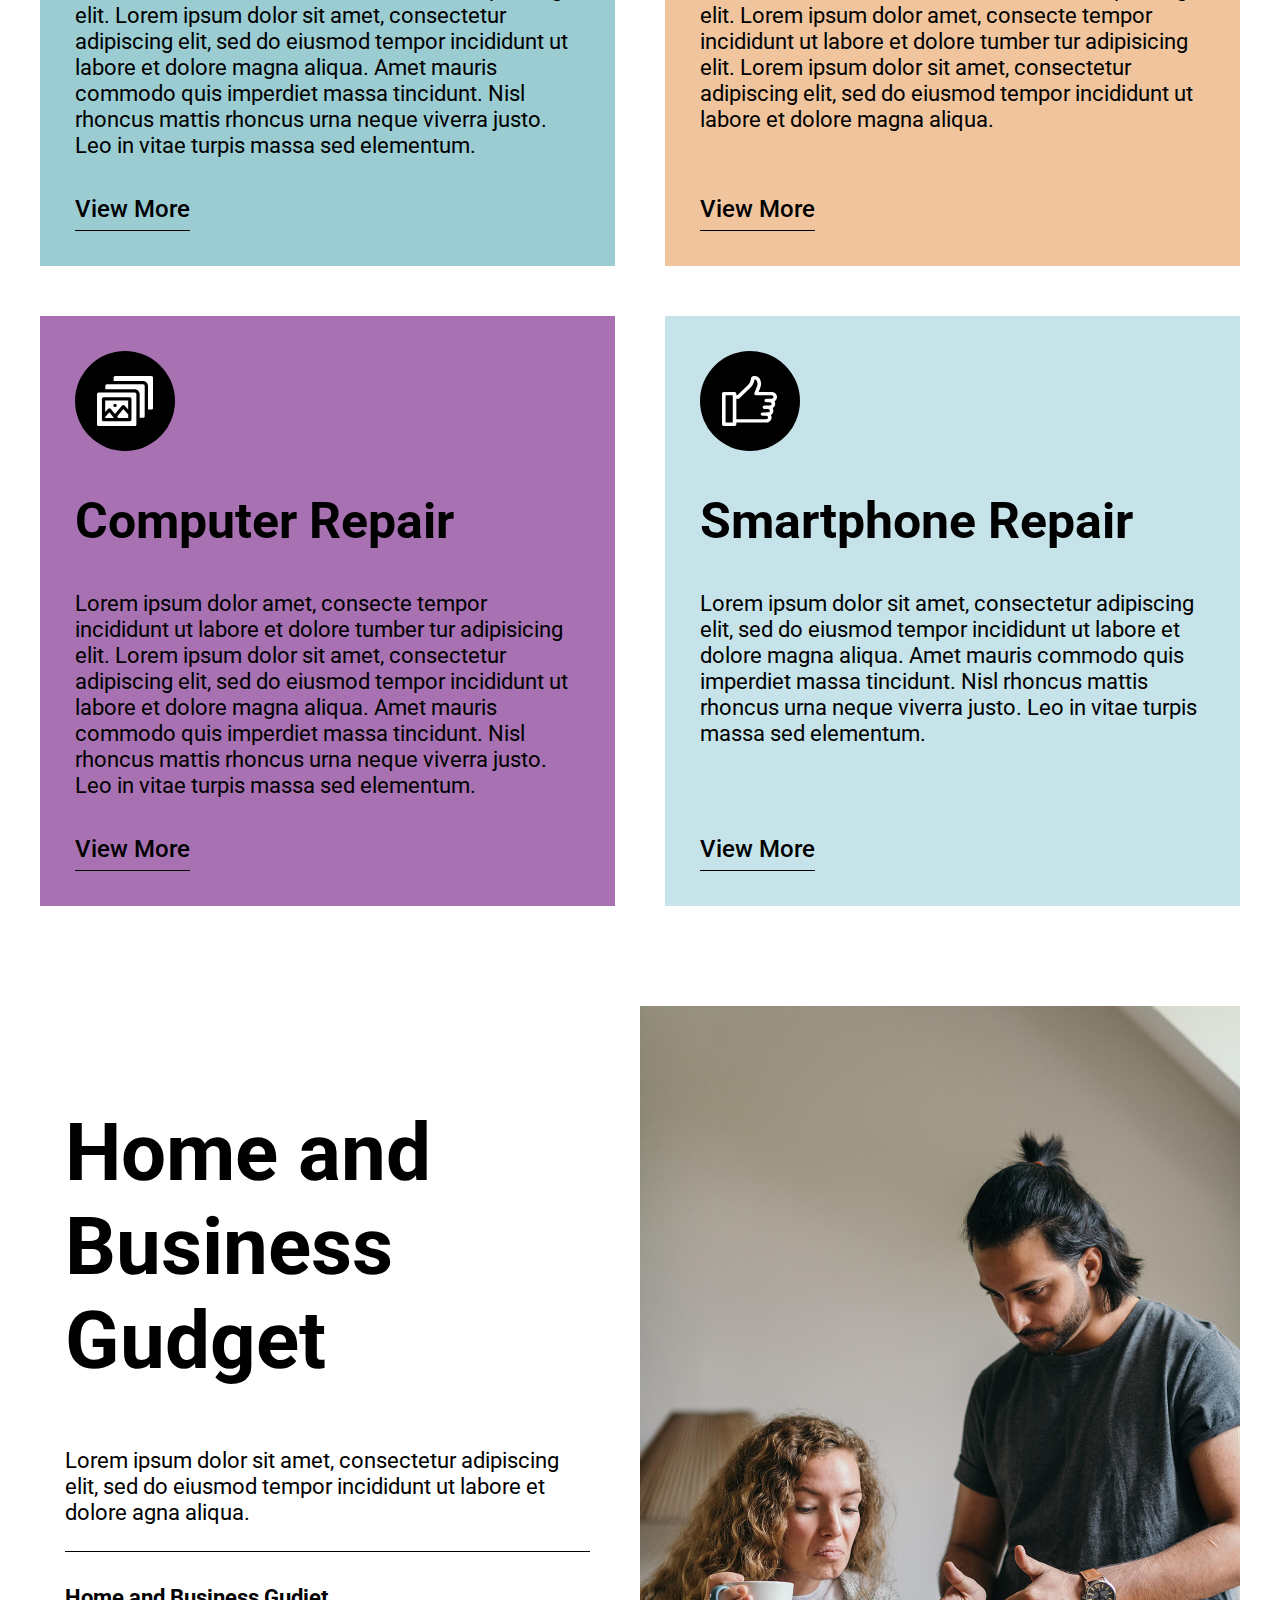
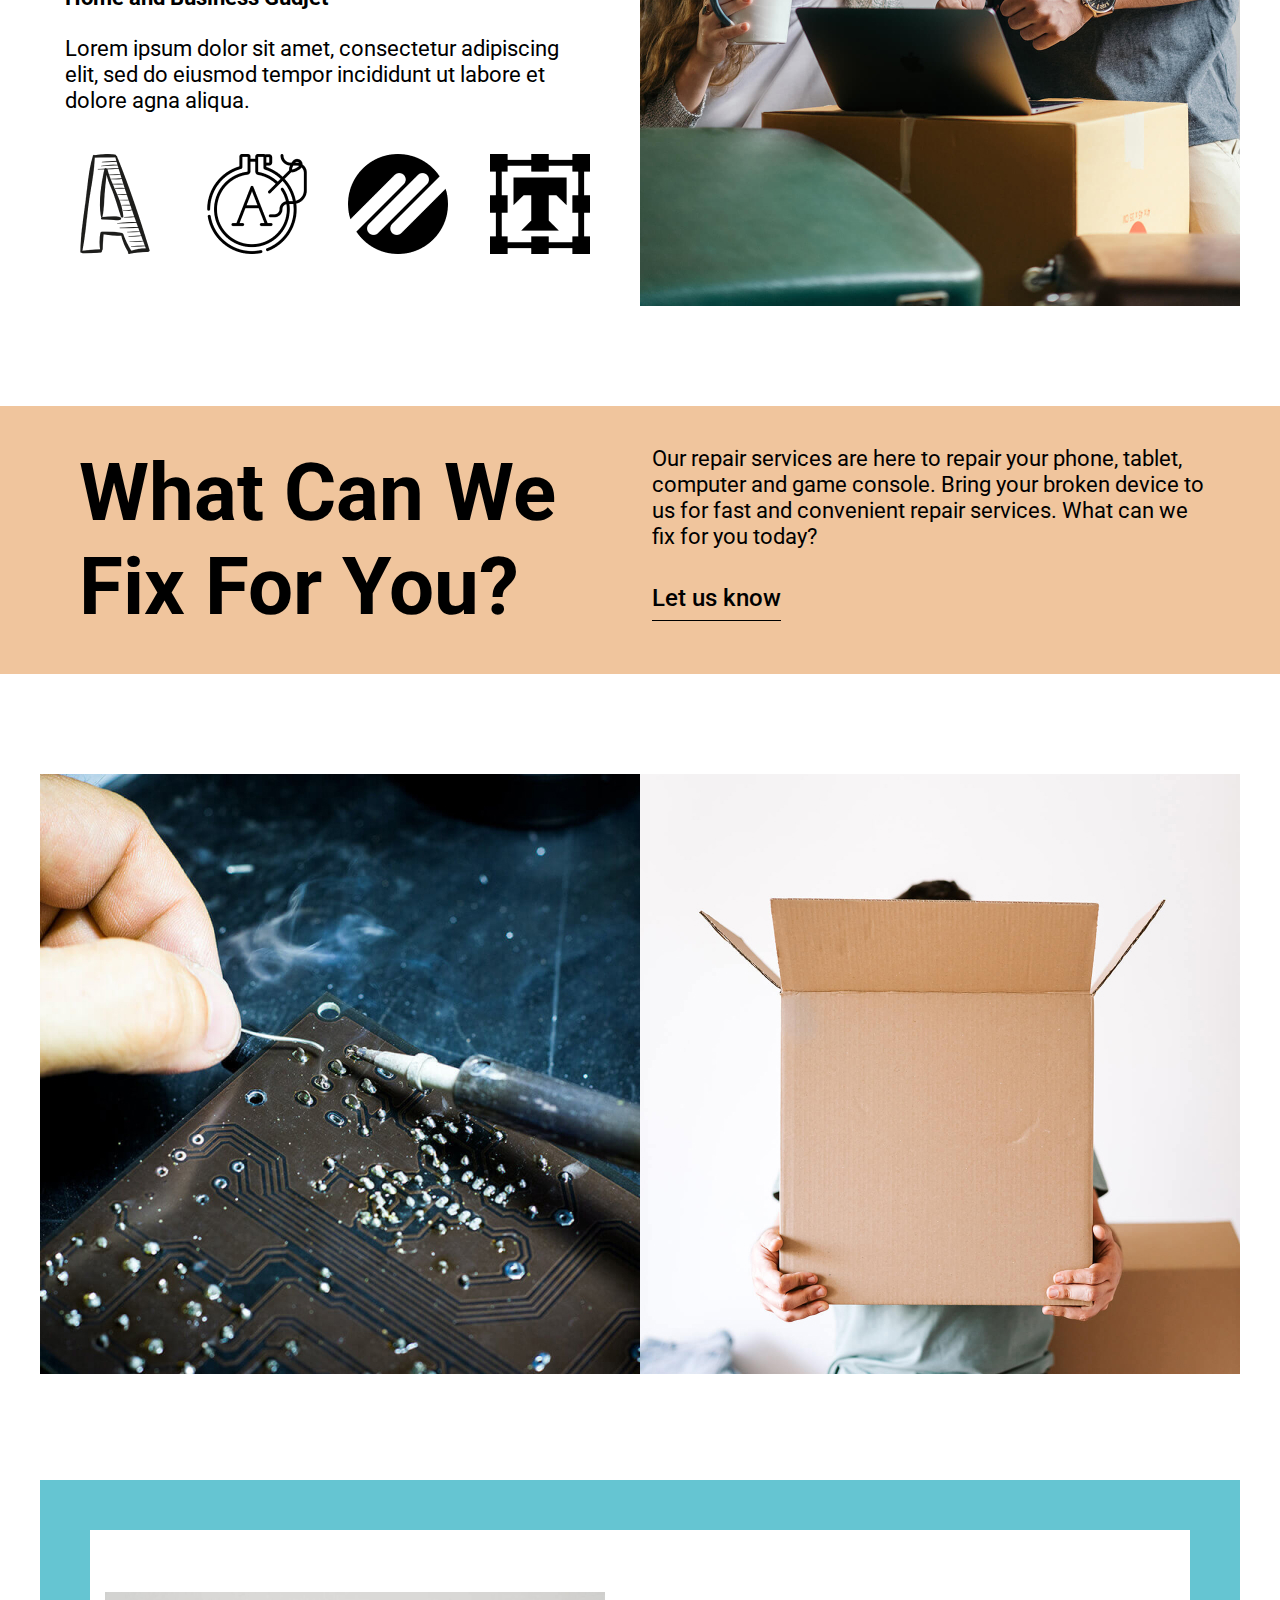
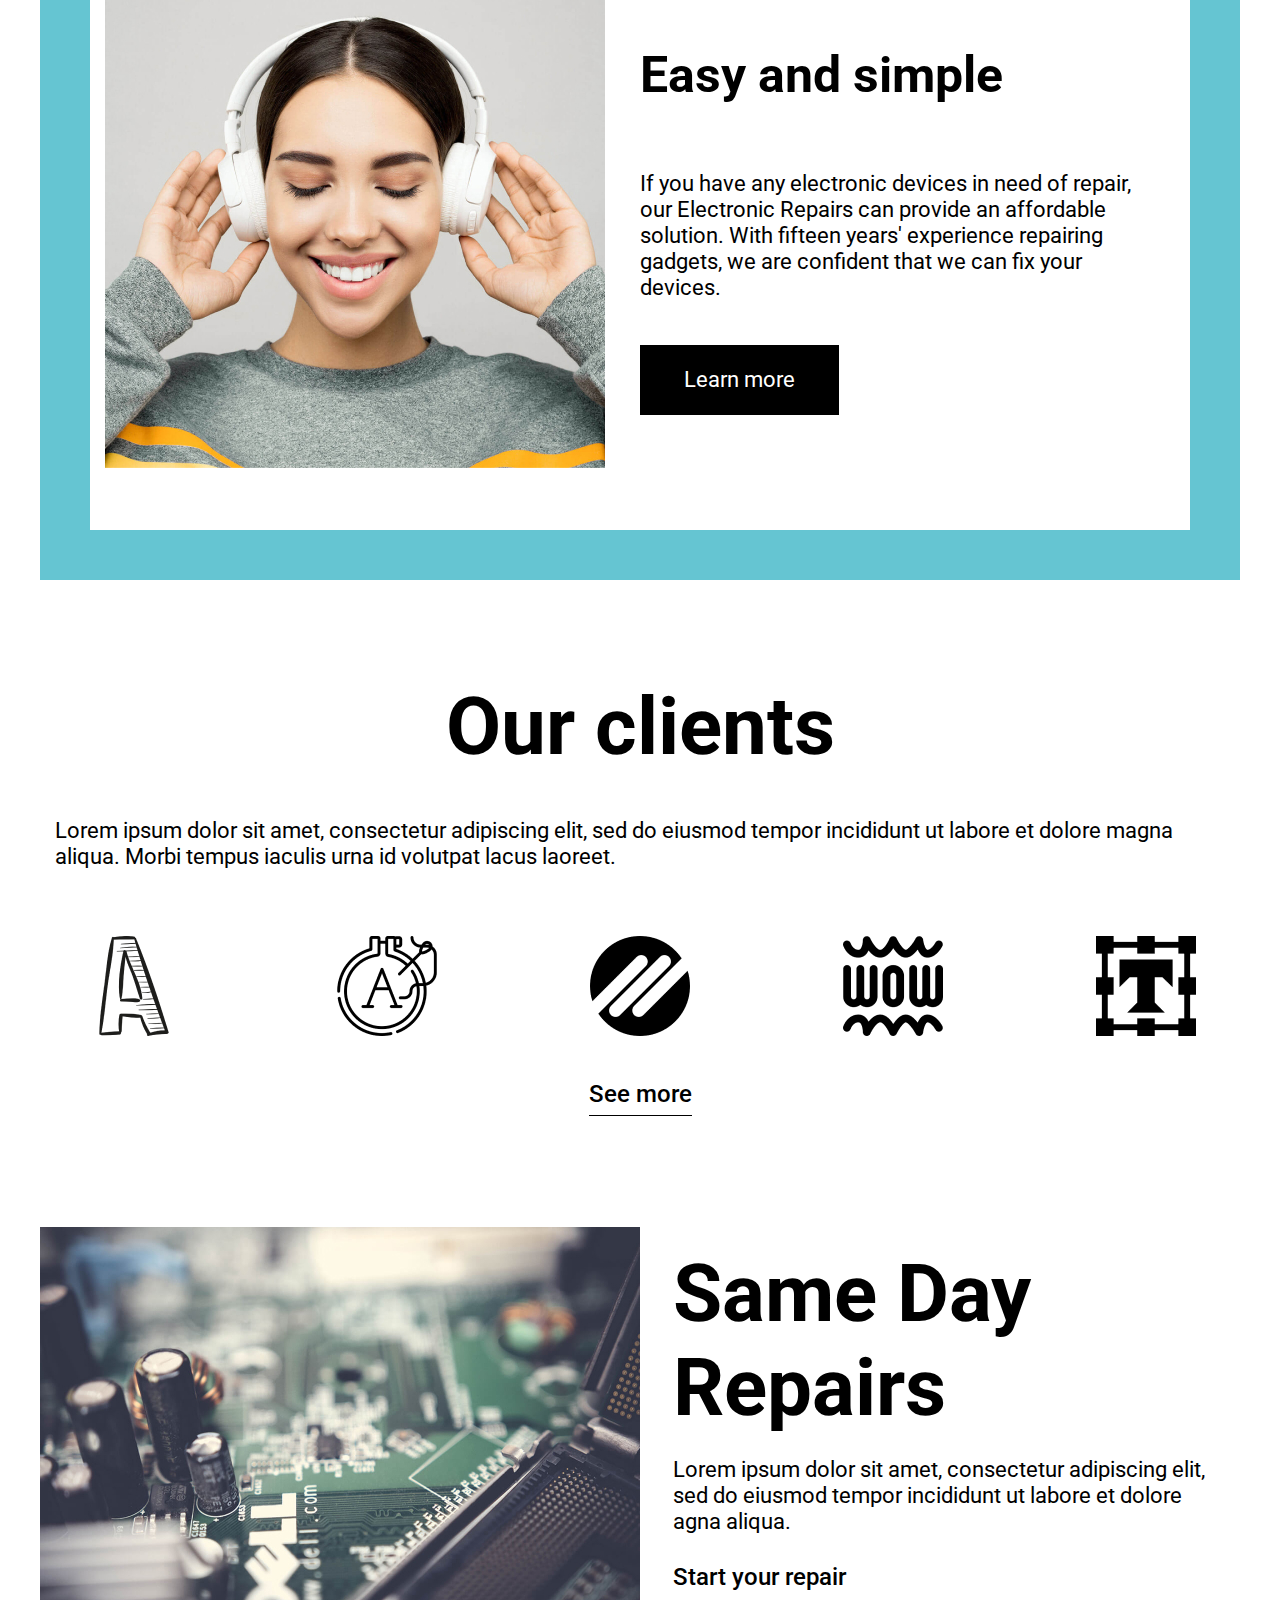
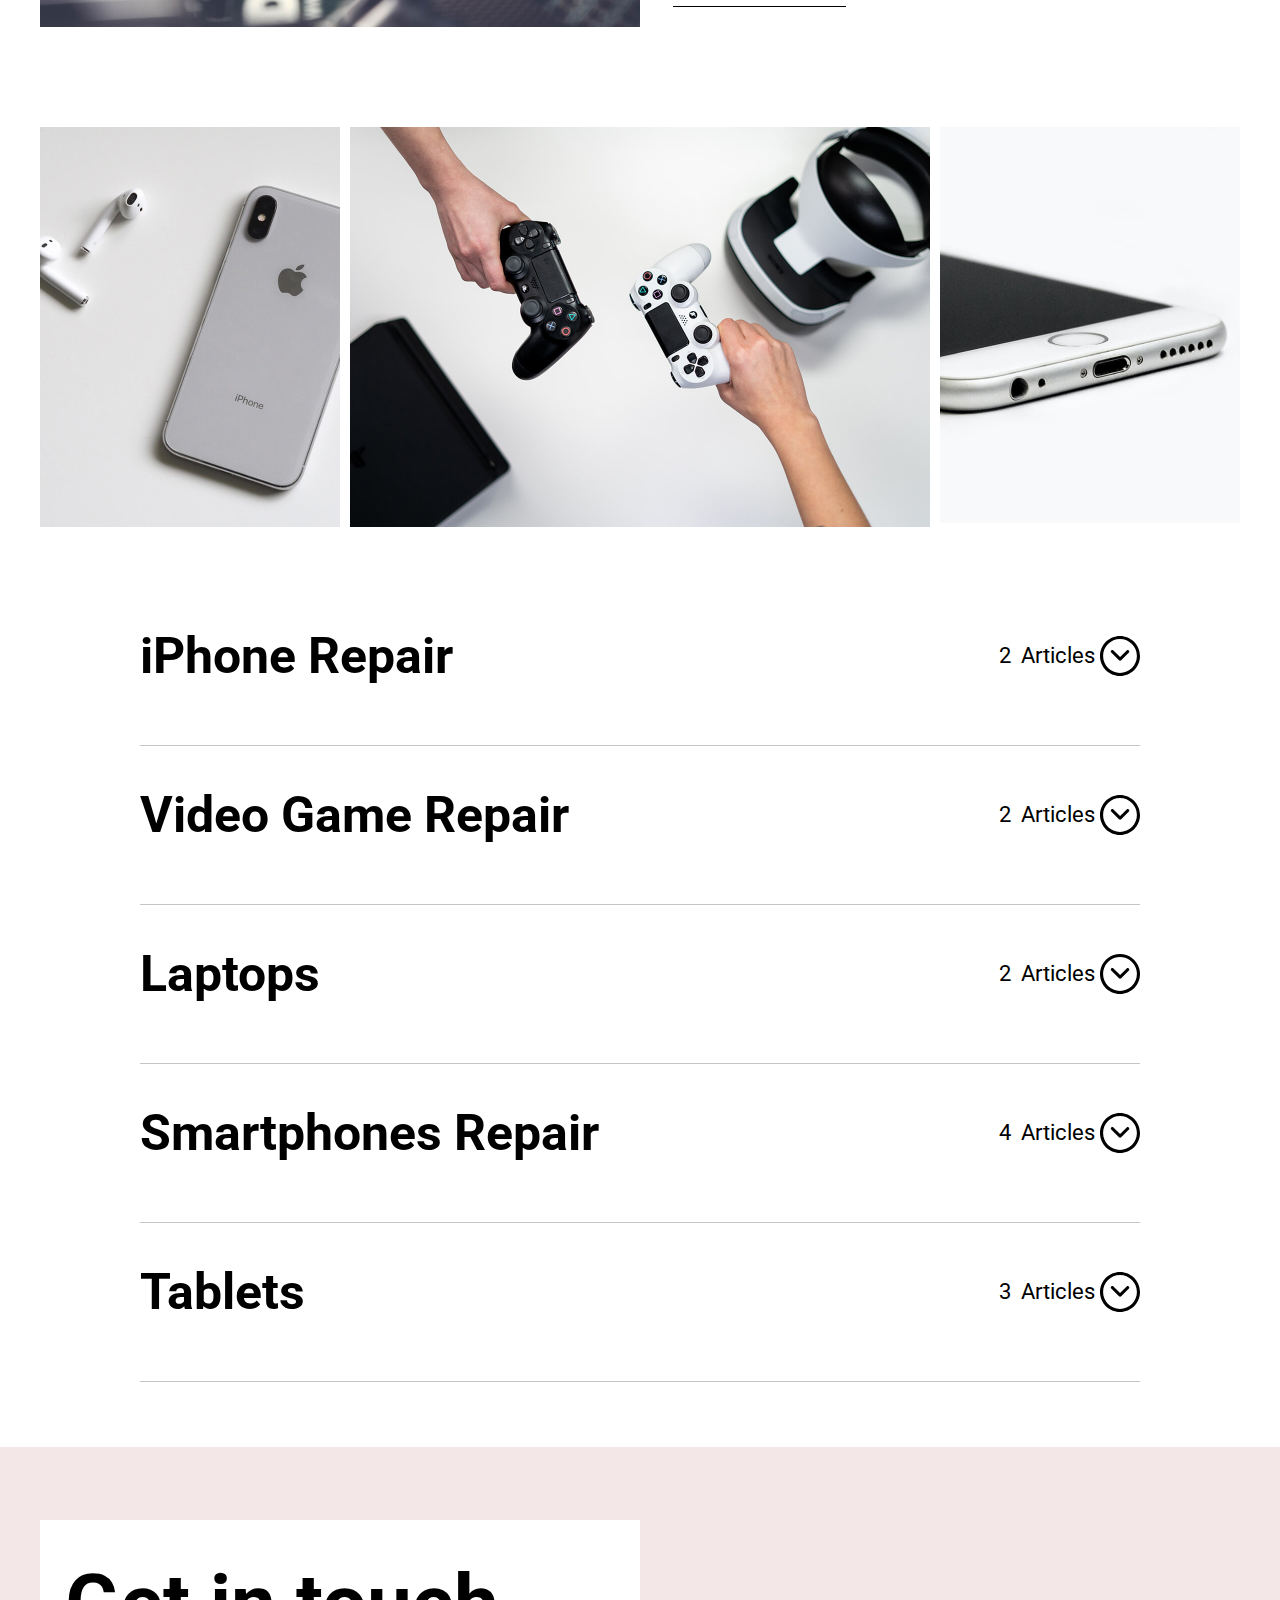
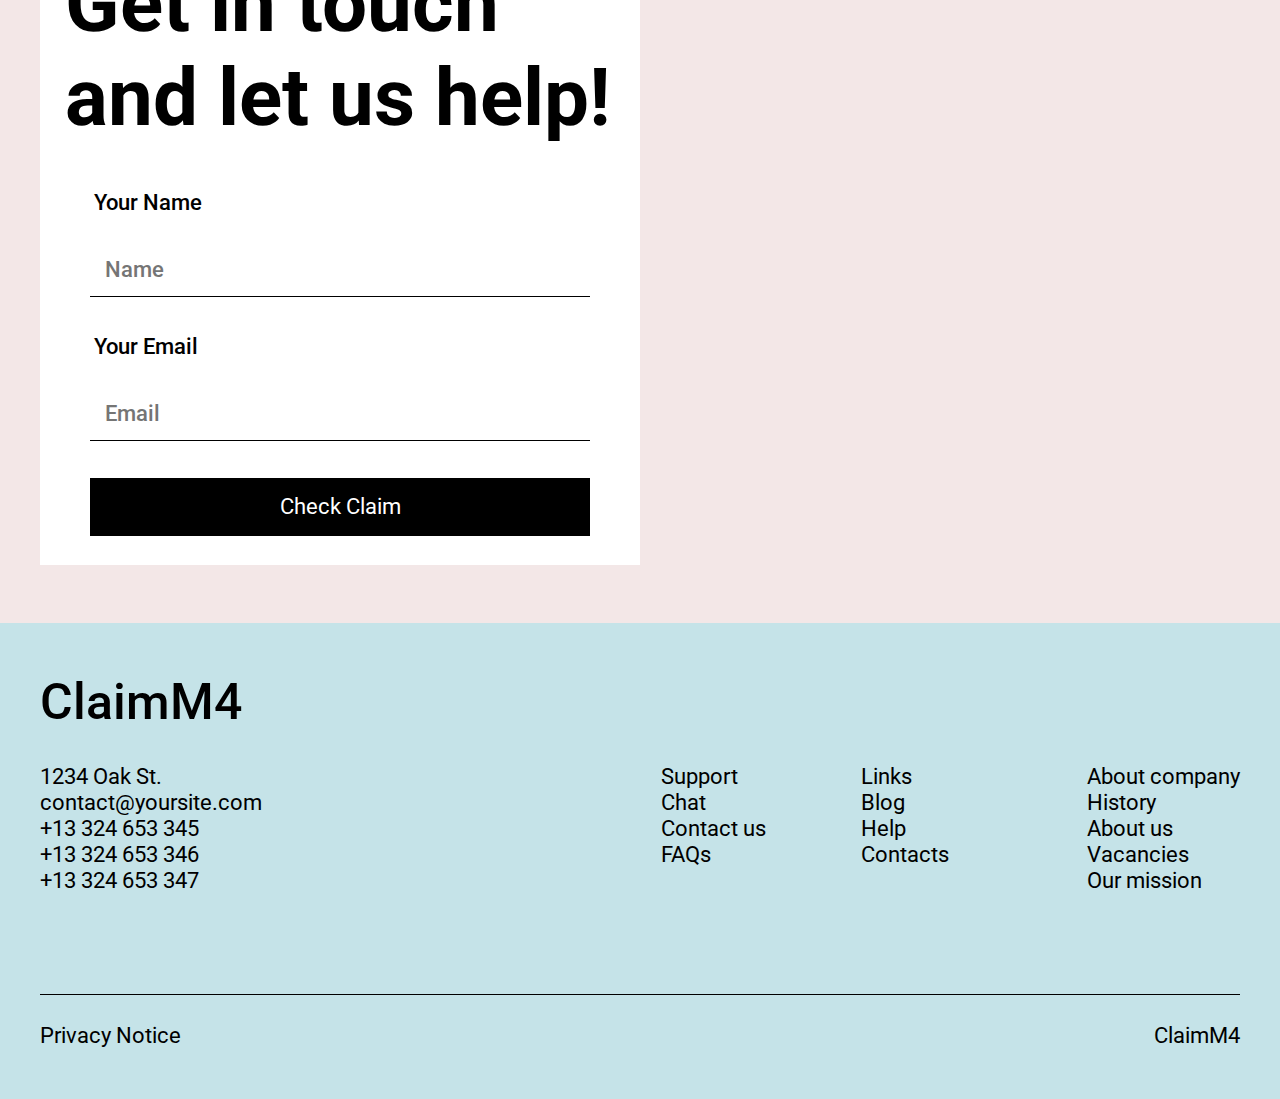
==== commit 09278a5e: "Made responsive design of footer" ====
--- a/index.html
+++ b/index.html
@@ -498,11 +498,63 @@
 			<!-- /container -->
 		</section>
 		<!-- /contact -->
-
 	</main>
 	<!-- /main.main -->
 	
+	<footer class="footer">
+		<div class="container">
+			<div class="footer__top">
+				<h6 class="footer__title">ClaimM4</h6>
+				<div class="footer__top-row">
+					<div class="footer__top-contact">
+						<p class="footer__address">1234 Oak St.</p>
+						<a class="footer__link footer__email" href="mailto:contact@yoursite.com">contact@yoursite.com</a>
+						<a class="footer__link footer__tel" href="tel:13324653345">+13 324 653 345</a>
+						<a class="footer__link footer__tel" href="tel:13324653346">+13 324 653 346</a>
+						<a class="footer__link footer__tel" href="tel:13324653347">+13 324 653 347</a>
+					</div>
+					<!-- /footer__top-contact -->
+					<div class="footer__top-items">
+						<div class="footer__links--1">
+							<a class="footer__link" href="#">Support</a>
+							<a class="footer__link" href="#">Chat</a>
+							<a class="footer__link" href="#">Contact us</a>
+							<a class="footer__link" href="#">FAQs</a>
+						</div>
+						<!-- /footer__links--1 -->
 	
+						<div class="footer__links--2">
+							<a class="footer__link" href="#">Links</a>
+							<a class="footer__link" href="#">Blog</a>
+							<a class="footer__link" href="#">Help</a>
+							<a class="footer__link" href="#">Contacts</a>
+						</div>
+						<!-- /footer__links--2 -->
+	
+						<div class="footer__links--3">
+							<a class="footer__link" href="#">About company</a>
+							<a class="footer__link" href="#">History</a>
+							<a class="footer__link" href="#">About us</a>
+							<a class="footer__link" href="#">Vacancies</a>
+							<a class="footer__link" href="#">Our mission</a>
+						</div>
+						<!-- /footer__links--3 -->
+					</div>
+					<!-- /footer__top-items -->
+				</div>
+				<!-- /footer__top-row -->
+			</div>
+			<!-- /footer__top -->
+	
+			<div class="footer__bottom">
+				<p class="footer__bottom-notice">Privacy Notice</p>
+				<p class="footer__bottom-claim">ClaimM4</p>
+			</div>
+			<!-- /footer__bottom -->
+		</div>
+		<!-- /container -->
+	</footer>
+	<!-- /footer -->
 
 	<script src="js/main.min.js"></script>
 </body>
--- a/css/style.min.css
+++ b/css/style.min.css
@@ -1,3 +1,3 @@
 .slick-slider{position:relative;display:block;-webkit-box-sizing:border-box;box-sizing:border-box;-webkit-user-select:none;-moz-user-select:none;-ms-user-select:none;user-select:none;-webkit-touch-callout:none;-khtml-user-select:none;-ms-touch-action:pan-y;touch-action:pan-y;-webkit-tap-highlight-color:transparent}.slick-list{position:relative;display:block;overflow:hidden;margin:0;padding:0}.slick-list:focus{outline:none}.slick-list.dragging{cursor:pointer;cursor:hand}.slick-slider .slick-track,.slick-slider .slick-list{-webkit-transform:translate3d(0, 0, 0);-ms-transform:translate3d(0, 0, 0);transform:translate3d(0, 0, 0)}.slick-track{position:relative;top:0;left:0;display:block;margin-left:auto;margin-right:auto}.slick-track:before,.slick-track:after{display:table;content:''}.slick-track:after{clear:both}.slick-loading .slick-track{visibility:hidden}.slick-slide{display:none;float:left;height:100%;min-height:1px}[dir='rtl'] .slick-slide{float:right}.slick-slide img{display:block}.slick-slide.slick-loading img{display:none}.slick-slide.dragging img{pointer-events:none}.slick-initialized .slick-slide{display:block}.slick-loading .slick-slide{visibility:hidden}.slick-vertical .slick-slide{display:block;height:auto;border:1px solid transparent}.slick-arrow.slick-hidden{display:none}
 
-.hero__title,.cards__title,.gudget__title,.services__title,.clients__title,.repairs__title,.contact__title{font-size:80px;line-height:94px;font-weight:700}.hero__text,.cards__text,.cards__item-text,.gudget__text,.gudget__subtitle,.services__text,.services__picture-text,.repairs__text{font-weight:400;font-size:22px;line-height:26px}.cards__item-link,.services__link,.clients__link,.repairs__link{position:relative;font-weight:500;font-size:24px;line-height:28px;padding-bottom:8px;color:#000}html{-webkit-box-sizing:border-box;box-sizing:border-box}*,*::after,*::before{-webkit-box-sizing:inherit;box-sizing:inherit}ul[class],ol[class]{padding:0}body,h1,h2,h3,h4,h5,h6,p,ul,ol,li,figure,figcaption,blockquote,dl,dd{margin:0}ul[class]{list-style:none}img{max-width:100%;display:block}input,button,textarea,select{font:inherit}a{text-decoration:none}html{scroll-behavior:smooth}body{font-family:"Roboto",sans-serif;font-size:22px;color:#000;line-height:26px}.container{max-width:1230px;margin:0 auto;padding:0 15px}.lock{overflow:hidden}.mobile-menu{z-index:4;height:100vh;position:absolute;top:0;left:-1000px;-webkit-transform:translateX(-50%);-ms-transform:translateX(-50%);transform:translateX(-50%);text-align:center;padding:76px 15px;background-color:#F2FCFE;width:100%;-webkit-transition:left .4s;-o-transition:left .4s;transition:left .4s;overflow-y:auto}.mobile-menu__list-item{margin-bottom:25px}.mobile-menu__list-link{color:#000;font-weight:500}.mobile-menu__list-item--sublist{position:relative;display:-webkit-box;display:-ms-flexbox;display:flex;margin:0 auto 25px auto;-webkit-box-align:center;-ms-flex-align:center;align-items:center;-webkit-box-pack:center;-ms-flex-pack:center;justify-content:center}.mobile-menu__sublist{position:absolute;top:100%;background-color:#fff;padding:41px 26px 29px 31px !important;width:220px;border-radius:10px;opacity:0;visibility:hidden;pointer-events:none;-webkit-transition:all .4s ease 0s;-o-transition:all .4s ease 0s;transition:all .4s ease 0s;-webkit-transform:translateY(30px);-ms-transform:translateY(30px);transform:translateY(30px)}.mobile-menu__sublist-item{margin-bottom:8px}.mobile-menu__sublist-item:last-child{margin-bottom:0}.mobile-menu__sublist-link{color:#000}.mobile-menu__arrow{-webkit-transition:all .3s;-o-transition:all .3s;transition:all .3s;margin:0 0 0 5px}.mobile-menu__buttons{display:-webkit-box;display:-ms-flexbox;display:flex;-webkit-box-align:center;-ms-flex-align:center;align-items:center;-webkit-box-pack:center;-ms-flex-pack:center;justify-content:center}.mobile-menu__btn{margin-right:17px;color:#000;font-weight:500}.mobile-menu__btn:last-child{margin-right:0}.mobile-menu__btn--border{border:2px solid #000;padding:12px 15px}._visible{left:50%}.header{background-color:#F2FCFE}.header__inner{min-height:100px;padding:0 26px}.header__buttons{display:-webkit-box;display:-ms-flexbox;display:flex;-webkit-box-align:center;-ms-flex-align:center;align-items:center;white-space:nowrap}.header__buttons{padding-left:50px}.header__btn{color:inherit;margin-right:17px;font-weight:500;-webkit-transition:hover .5s;-o-transition:hover .5s;transition:hover .5s}.header__btn:hover{text-decoration:underline}.header__btn:last-child{margin-right:0}.header__btn--border{border:2px solid #000;padding:22px 26px 22px 28px}.menu{display:-webkit-box;display:-ms-flexbox;display:flex;-webkit-box-align:center;-ms-flex-align:center;align-items:center;-webkit-box-pack:justify;-ms-flex-pack:justify;justify-content:space-between;padding:18px 0}.menu__body{width:639px}.menu__list{display:-webkit-box;display:-ms-flexbox;display:flex;-webkit-box-align:center;-ms-flex-align:center;align-items:center;-webkit-box-pack:justify;-ms-flex-pack:justify;justify-content:space-between}.menu__list-item{position:relative;margin-right:15px;-webkit-transition:all .5s;-o-transition:all .5s;transition:all .5s}.menu__list-item:last-child{margin-right:0}.menu__list-link{color:inherit;font-weight:500;-webkit-transition:.5s;-o-transition:.5s;transition:.5s}.menu__list-link:hover{text-decoration:underline}.menu__list-item--sublist{position:relative;display:-webkit-box;display:-ms-flexbox;display:flex;-webkit-box-align:center;-ms-flex-align:center;align-items:center}.menu__sublist{position:absolute;z-index:10;top:100%;right:-53px;background-color:#fff;padding:41px 26px 29px 31px !important;width:220px;border-radius:10px;opacity:0;visibility:hidden;pointer-events:none;-webkit-transition:all .4s ease 0s;-o-transition:all .4s ease 0s;transition:all .4s ease 0s;-webkit-transform:translateY(30px);-ms-transform:translateY(30px);transform:translateY(30px)}.menu__sublist-item{margin-bottom:8px}.menu__sublist-item:last-child{margin-bottom:0}.menu__sublist-link{color:inherit}.menu__sublist-link:hover{text-decoration:underline}.menu__burger-icon{display:none}.menu__arrow{margin-left:5px;cursor:pointer;-webkit-transition:-webkit-transform .3s;transition:-webkit-transform .3s;-o-transition:transform .3s;transition:transform .3s;transition:transform .3s, -webkit-transform .3s}body._pc .menu__list>li:hover .menu__sublist{opacity:1;visibility:visible;-webkit-transform:translateY(0);-ms-transform:translateY(0);transform:translateY(0);pointer-events:all}body._touch .menu__list>li.menu__list-item--active .menu__sublist{opacity:1;visibility:visible;-webkit-transform:translateY(0);-ms-transform:translateY(0);transform:translateY(0);pointer-events:all}body._touch .menu__list>li.menu__list-item--active .menu__arrow{-webkit-transform:rotate(-180deg);-ms-transform:rotate(-180deg);transform:rotate(-180deg)}body._touch .mobile-menu__list>li.mobile-menu__list-item--active .mobile-menu__sublist{opacity:1;visibility:visible;-webkit-transform:translateY(0);-ms-transform:translateY(0);transform:translateY(0);pointer-events:all}body._touch .mobile-menu__list>li.mobile-menu__list-item--active .mobile-menu__arrow{-webkit-transform:rotate(-180deg);-ms-transform:rotate(-180deg);transform:rotate(-180deg)}.hero{padding-bottom:50px}.hero__inner{position:relative}.hero__box{display:-webkit-box;display:-ms-flexbox;display:flex}.hero__item--pink{width:500px;height:700px;background-color:rgba(241,178,158,0.55)}.hero__item-img{max-width:700px}.hero__info{position:absolute;top:64px;left:60px;width:665px;background-color:#fff;padding:60px 75px 35px 50px}.hero__title{margin-bottom:32px}.hero__text{max-width:540px;margin-bottom:40px}.hero__btn{font-weight:500;line-height:26px;display:inline-block}.hero__btn:hover{text-decoration:underline}.hero__btn-black{padding:22px 44px;background-color:#000;color:#fff;margin-right:13px}.hero__btn-white{color:#000;background-color:#fff;padding:20px 52px;border:2px solid #000}.cards{padding-top:50px;padding-bottom:50px}.cards__title{margin-bottom:50px}.cards__text{margin-bottom:50px}.cards__items{display:-ms-grid;display:grid;-ms-grid-columns:(1fr)[2];grid-template-columns:repeat(2, 1fr);-ms-grid-rows:(1fr)[2];grid-template-rows:repeat(2, 1fr);gap:50px}.cards__item{max-width:575px;padding:35px;display:-webkit-box;display:-ms-flexbox;display:flex;-webkit-box-orient:vertical;-webkit-box-direction:normal;-ms-flex-direction:column;flex-direction:column}.cards__item-logo{margin-bottom:40px;width:100px;height:100px}.cards__item-title{font-weight:700;font-size:50px;line-height:60px;margin-bottom:40px;-webkit-box-flex:0;-ms-flex:0 0 auto;flex:0 0 auto}.cards__item-text{margin-bottom:36px;-webkit-box-flex:1;-ms-flex:1 0 auto;flex:1 0 auto}.cards__item-link{-webkit-box-flex:0;-ms-flex:0 0 auto;flex:0 0 auto}.cards__item-link::after{content:'';position:absolute;bottom:0;left:0;height:1px;width:115px;background-color:#000}.cards__item-link:hover{text-decoration:none}.cards__item--darkgreen{background-color:#9ACCD2}.cards__item--orange{background-color:#F0C59D}.cards__item--purple{background-color:#A871B1}.cards__item--lightgreen{background-color:#C5E3E8}.cards__item-link:hover::after{display:none}.gudget{padding-top:50px;padding-bottom:50px}.gudget__inner{display:-webkit-box;display:-ms-flexbox;display:flex;-webkit-box-pack:justify;-ms-flex-pack:justify;justify-content:space-between;-webkit-box-align:start;-ms-flex-align:start;align-items:flex-start}.gudget__item--1{padding:100px 0 46px 25px;max-width:550px;margin-right:20px}.gudget__title{margin-bottom:60px}.gudget__text--1{padding-bottom:25px;border-bottom:1px solid #000;margin-bottom:33px}.gudget__subtitle{font-weight:700;margin-bottom:25px}.gudget__text--2{margin-bottom:40px}.gudget__images{display:-webkit-box;display:-ms-flexbox;display:flex;-webkit-box-pack:justify;-ms-flex-pack:justify;justify-content:space-between;-webkit-box-align:center;-ms-flex-align:center;align-items:center}.gudget__item-img{max-width:600px}.services{padding-top:50px;padding-bottom:50px}.services__header{background-color:#F0C59D;padding:40px 0}.services__box{padding:0 13px 0 39px;display:-webkit-box;display:-ms-flexbox;display:flex}.services__title{max-width:560px;margin-right:13px}.services__text-box{max-width:554px}.services__text{margin-bottom:34px}.services__link{border-bottom:1px solid #000}.services__link:hover{text-decoration:none;border-bottom:none}.services__slider{margin-top:100px;margin-bottom:100px}.services__picture{border:50px solid #65C5D2;padding:62px 23px 62px 15px;display:-webkit-box;display:-ms-flexbox;display:flex;-webkit-box-pack:justify;-ms-flex-pack:justify;justify-content:space-between;-webkit-box-align:center;-ms-flex-align:center;align-items:center}.services__picture-imgbox{margin-right:30px}.services__picture-img{max-width:500px}.services__picture-textbox{max-width:527px}.services__picture-title{font-weight:700;font-size:50px;line-height:58px;margin-bottom:67px}.services__picture-text{margin-bottom:44px}.services__picture-btn{display:inline-block;background-color:#000;color:#fff;padding:22px 44px}.services__picture-btn:hover{text-decoration:underline}.clients{padding-top:50px;padding-bottom:50px}.clients__title{text-align:center;margin-bottom:44px}.clients__text{max-width:1150px;margin-left:15px;margin-right:35px;margin-bottom:66px}.clients__images{display:-webkit-box;display:-ms-flexbox;display:flex;-webkit-box-pack:justify;-ms-flex-pack:justify;justify-content:space-between;-webkit-box-align:center;-ms-flex-align:center;align-items:center;margin:0 44px 44px 44px}.clients__link-box{text-align:center}.clients__link{margin-bottom:11px;text-align:center;display:inline-block}.clients__link::after{content:'';position:absolute;left:0;bottom:0;background-color:#000;height:1px;width:103px}.clients__link:hover::after{height:0}.repairs{padding-top:50px;padding-bottom:65px}.repairs__top{display:-webkit-box;display:-ms-flexbox;display:flex;-webkit-box-pack:justify;-ms-flex-pack:justify;justify-content:space-between;-webkit-box-align:center;-ms-flex-align:center;align-items:center;margin-bottom:100px}.repairs__top-img{margin-right:30px}.repairs__top-textbox{margin-right:27px;max-width:540px}.repairs__title{margin-bottom:22px}.repairs__text{margin-bottom:28px}.repairs__link{padding-bottom:15px;border-bottom:1px solid #000;display:inline-block}.repairs__link:hover{border:none}.repairs__images{display:-webkit-box;display:-ms-flexbox;display:flex;-webkit-box-pack:justify;-ms-flex-pack:justify;justify-content:space-between;-webkit-box-align:center;-ms-flex-align:center;align-items:center;margin-bottom:100px}.accordion{margin-left:100px;margin-right:100px}.accordion__item{padding-bottom:40px;border-bottom:1px solid #C4C4C4;margin-bottom:40px}.accordion__item:last-child{margin-bottom:0}.accordion__item-titlebox{display:-webkit-box;display:-ms-flexbox;display:flex;-webkit-box-pack:justify;-ms-flex-pack:justify;justify-content:space-between;-webkit-box-align:center;-ms-flex-align:center;align-items:center;cursor:pointer;width:100%}.accordion__item-btns{display:-webkit-box;display:-ms-flexbox;display:flex;-webkit-box-align:center;-ms-flex-align:center;align-items:center}.accordion__item-title{font-weight:700;font-size:50px;line-height:58px;margin-right:30px}.accordion__item-article{margin-right:5px;margin-left:10px}.accordion__item-arrow{cursor:pointer;-webkit-transition:all .3s;-o-transition:all .3s;transition:all .3s}.accordion__item-content{padding-top:20px;max-height:0;overflow:hidden;background-color:transparent;-webkit-transition:max-height .3s ease-out;-o-transition:max-height .3s ease-out;transition:max-height .3s ease-out}.accordion__item-subtitle{font-weight:700;margin-bottom:10px}.accordion__item-text{margin-bottom:20px}.arrow--active{-webkit-transform:rotate(180deg);-ms-transform:rotate(180deg);transform:rotate(180deg)}.contact{padding-top:73px;padding-bottom:58px;background-color:#F3E7E7}.contact__form{background-color:#fff;max-width:600px;padding:37px 25px 29px 25px}.contact__title{margin-bottom:45px}.contact__label-box{margin-bottom:28px;margin-left:29px}.contact__label{font-weight:500}.contact__input{border:none;border-bottom:1px solid #000;margin-bottom:37px;width:500px;padding:13px 15px;font-weight:500;margin-left:25px}.contact__form-btn{color:#fff;background-color:#000;border:none;cursor:pointer;margin:0 auto;display:block;width:500px;padding:16px 0}.contact__form-btn:hover{text-decoration:underline}.footer{padding-top:50px;padding-bottom:50px;background-color:#C5E3E8}.footer__title{font-weight:500;font-size:50px;line-height:59px;color:#000;margin-bottom:32px}.footer__top{padding-bottom:100px;border-bottom:1px solid #000;margin-bottom:28px}.footer__top-row{display:-webkit-box;display:-ms-flexbox;display:flex;-webkit-box-pack:justify;-ms-flex-pack:justify;justify-content:space-between;-webkit-box-align:start;-ms-flex-align:start;align-items:flex-start}.footer__top-contact{max-width:248px}.footer__link{color:#000;display:block}.footer__link:hover{text-decoration:underline}.footer__top-items{display:-webkit-box;display:-ms-flexbox;display:flex}.footer__links--1{margin-right:95px}.footer__links--2{margin-right:138px}.footer__bottom{display:-webkit-box;display:-ms-flexbox;display:flex;-webkit-box-pack:justify;-ms-flex-pack:justify;justify-content:space-between;-webkit-box-align:center;-ms-flex-align:center;align-items:center}@media (max-width: 1216px){.repairs__images{display:none}.contact__form{margin:0 auto}}@media (max-width: 1133px){.services__box{padding:0;-webkit-box-orient:vertical;-webkit-box-direction:normal;-ms-flex-direction:column;flex-direction:column;text-align:center}.services__title{max-width:100%;margin-bottom:30px;margin-right:0}.services__text-box{max-width:100%}}@media (max-width: 1110px){.gudget__inner{-webkit-box-orient:vertical;-webkit-box-direction:normal;-ms-flex-direction:column;flex-direction:column}.gudget__item--1{margin-right:0;padding:0;padding-bottom:46px;max-width:80%;margin:0 auto}.gudget__item--2{display:none}}@media (max-width: 1090px){.header__inner{padding:0}}@media (max-width: 1064px){.services__picture-title{font-size:43px;line-height:54px;margin-bottom:47px}.services__picture{border:30px solid #65C5D2}.clients__text{text-align:center;margin:0 0 66px 0}}@media (max-width: 1047px){.repairs__top{-webkit-box-orient:vertical;-webkit-box-direction:normal;-ms-flex-direction:column;flex-direction:column}.repairs__top-textbox{-webkit-box-ordinal-group:0;-ms-flex-order:-1;order:-1;margin-bottom:50px;max-width:100%;text-align:center;margin-right:0}.repairs__top-img{margin-right:0}}@media (max-width: 1000px){.header__btn--border{padding:12px 15px 12px 15px}}@media (max-width: 970px){.services__picture-imgbox{display:none}.services__picture-textbox{max-width:100%;text-align:center}.services__picture-title{font-size:55px;line-height:58px;margin-bottom:67px}}@media (max-width: 882px){.menu__body{display:none}.header__buttons{padding-left:0;display:none}.header__menu{padding:0}.menu__burger-icon{display:block;z-index:5;position:relative;width:30px;height:18px;cursor:pointer;justify-self:flex-end;margin-left:auto;margin-top:36px}.menu__burger-icon span,.menu__burger-icon::before,.menu__burger-icon::after{position:absolute;right:0;height:10%;width:100%;-webkit-transition:all .3s;-o-transition:all .3s;transition:all .3s;background-color:#000}.menu__burger-icon::before,.menu__burger-icon::after{content:''}.menu__burger-icon::before{top:0}.menu__burger-icon::after{bottom:0}.menu__burger-icon span{top:50%;-webkit-transform:translateY(-50%);-ms-transform:translateY(-50%);transform:translateY(-50%)}.hero__inner{display:-webkit-box;display:-ms-flexbox;display:flex;-webkit-box-orient:vertical;-webkit-box-direction:normal;-ms-flex-direction:column;flex-direction:column}.hero__item--pink{display:none}.hero__box{-webkit-box-pack:center;-ms-flex-pack:center;justify-content:center}.hero__info{-webkit-box-ordinal-group:0;-ms-flex-order:-1;order:-1;position:relative;top:0;right:0;left:0;bottom:0;margin:50px auto;width:100%;padding:0;text-align:center}.hero__text{max-width:100%}.cards__title{text-align:center;font-size:70px;line-height:80px;margin-bottom:40px}.cards__text{text-align:center;font-size:21px;line-height:25px;margin-bottom:40px}.services__slider{margin-top:60px;margin-bottom:60px}}@media (max-width: 869px){.accordion__item-title{font-size:40px;line-height:45px}}@media (max-width: 791px){.cards__items{-ms-grid-columns:(1fr)[1];grid-template-columns:repeat(1, 1fr);-ms-grid-rows:(1fr)[1];grid-template-rows:repeat(1, 1fr);gap:35px}.cards__item{max-width:100%}.gudget__title{text-align:center;font-size:68px;line-height:71px;margin-bottom:35px}.gudget__text{text-align:center}.gudget__subtitle{text-align:center}.services__title{font-size:68px;line-height:71px}.clients__title{font-size:68px;line-height:71px;margin-bottom:30px}.repairs__title{font-size:68px;line-height:71px}.repairs__top{margin-bottom:50px}.contact__title{font-size:68px;line-height:71px}}@media (max-width: 771px){.accordion__item{margin-bottom:25px}.accordion__item-title{font-size:33px;line-height:39px}.accordion__item-arrow{width:35px;height:35px}.accordion__item-article,.accordion__item-number{font-size:20px}}@media (max-width: 743px){.hero{padding-bottom:25px}.hero__item-img{max-width:100%}.cards{padding-top:25px;padding-bottom:25px}.cards__title{text-align:center;font-size:64px;line-height:72px;margin-bottom:35px}.gudget{padding-top:25px;padding-bottom:25px}.services{padding-top:25px;padding-bottom:25px}.clients{padding-top:25px;padding-bottom:25px}.clients__images{margin:0 0 44px 0;width:100%}.clients__img{width:85px;height:85px}.repairs{padding-top:25px;padding-bottom:25px}.contact{padding-top:25px;padding-bottom:25px}}@media (max-width: 675px){.gudget__title{font-size:61px;line-height:60px;margin-bottom:30px}.gudget__item-img--small{width:85px;height:85px}.services__title{font-size:61px;line-height:60px}.clients__title{font-size:61px;line-height:60px}.repairs__title{font-size:61px;line-height:60px}.accordion{margin-right:0;margin-left:0}.contact__title{text-align:center;font-size:61px;line-height:60px}.contact__input{width:90%}.contact__form-btn{width:100%}}@media (max-width: 665px){.cards__title{font-size:54px;line-height:59px}.cards__text{margin-bottom:25px}}@media (max-width: 611px){.gudget__title{font-size:55px;line-height:56px}.gudget__item--1{max-width:100%;padding-bottom:16px}.gudget__item-img--small{width:85px;height:85px}}@media (max-width: 565px){.cards__title{font-size:47px;line-height:54px;margin-bottom:30px}.cards__text{font-size:20px;line-height:24px}.cards__item-logo{margin-bottom:30px}.cards__item-title{font-size:47px;line-height:55px;margin-bottom:30px}.cards__item-text{font-size:21px;margin-bottom:30px}}@media (max-width: 554px){.gudget__title{font-size:50px;line-height:50px}.gudget__text{font-size:21px}.gudget__item-img--small{width:75px;height:75px}.services__title{font-size:50px;line-height:50px}.services__text{font-size:21px}.services__picture-text{font-size:21px}.clients__title{font-size:50px;line-height:50px}.clients__text{font-size:21px;margin:0 0 32px 0}.repairs__title{font-size:50px;line-height:50px}.repairs__text{font-size:21px}.accordion__item-text{font-size:21px}.contact__title{font-size:50px;line-height:50px;margin-bottom:40px}}@media (max-width: 530px){.services__picture{padding:40px 23px 40px 15px}.services__picture-title{font-size:45px;line-height:47px;margin-bottom:30px}.services__picture-btn{padding:19px 35px}}@media (max-width: 506px){.gudget__title{font-size:45px;line-height:45px;margin-bottom:25px}.gudget__subtitle{margin-bottom:20px}.services__picture-title{font-size:45px;line-height:45px;margin-bottom:25px}.services__slider{margin-top:35px;margin-bottom:35px}}@media (max-width: 493px){.cards__title{font-size:40px;line-height:45px}.clients__img{width:70px;height:70px}.accordion__item{padding-bottom:20px}.accordion__item-titlebox{-webkit-box-orient:vertical;-webkit-box-direction:normal;-ms-flex-direction:column;flex-direction:column;text-align:center}.accordion__item-title{margin-right:0;margin-bottom:10px}}@media (max-width: 465px){.header__inner{min-height:0}.header__menu{padding-bottom:34px}.hero__info{margin:35px auto}.hero__title{font-size:70px;margin-bottom:14px}.hero__text{font-size:21px;line-height:23px;margin-bottom:30px}.hero__btn{line-height:18px;padding:20px 44px}.hero__btn-white{padding:18px 44px}.services__picture-title{font-size:36px;line-height:38px;margin-bottom:25px}.services__picture-text{margin-bottom:30px}.clients__images{margin:0 0 25px 0}}@media (max-width: 437px){.hero__buttons{display:-webkit-box;display:-ms-flexbox;display:flex;-webkit-box-orient:vertical;-webkit-box-direction:normal;-ms-flex-direction:column;flex-direction:column}.hero__btn-black{margin-bottom:20px;margin-right:0}.cards__title{font-size:36px;line-height:42px;margin-bottom:25px}.cards__item-logo{margin-bottom:20px;width:85px;height:85px}.cards__item-title{font-size:44px;line-height:46px;margin-bottom:20px}.cards__item-text{margin-bottom:20px}.cards__item-link{font-size:22px}.cards__item-link::after{width:106px}.gudget__text{margin-bottom:25px}.services__text{margin-bottom:25px}.services__link{font-size:22px}.services__picture{border:25px solid #65C5D2;padding:30px 15px}.services__picture-text{font-size:18px}.services__picture-btn{padding:13px 33px;font-size:20px}.clients__link{font-size:22px}.clients__link::after{width:95px}.repairs__title{font-size:45px;line-height:45px}.repairs__link{font-size:22px}.repairs__top{margin-bottom:35px}.repairs__top-textbox{margin-bottom:38px}.accordion__item-title{font-size:30px;margin-bottom:6px}.accordion__item-arrow{width:30px;height:29px}.contact__title{font-size:45px;line-height:45px}.contact__label-box{margin-left:0;margin-bottom:20px}.contact__input{margin-left:0;width:100%}}@media (max-width: 410px){.hero{padding-bottom:25px}.hero__title{font-size:64px;margin-bottom:10px}.hero__text{font-size:21px;margin-bottom:25px}.hero__btn{font-size:20px}.clients__img{width:60px;height:60px}}@media (max-width: 400px){.repairs__title{font-size:40px;line-height:45px}.contact__title{font-size:40px;line-height:45px}}@media (max-width: 390px){.cards__title{font-size:31px;line-height:35px}.cards__text{margin-bottom:20px}.cards__item{padding:30px}.cards__item-logo{margin-bottom:15px;width:80px;height:80px}.cards__item-title{font-size:40px;line-height:46px;margin-bottom:20px}.services__picture-title{font-size:31px;line-height:35px;margin-bottom:20px}}@media (max-width: 372px){.mobile-menu__btn{font-size:20px}.mobile-menu__btn--border{padding:10px}.hero__title{font-size:58px;margin-bottom:10px}.hero__info{margin:10px auto 30px auto}.hero__text{font-size:19px;line-height:21px;margin-bottom:25px}.gudget__title{font-size:38px;line-height:40px;margin-bottom:20px}.gudget__item-img--small{width:70px;height:70px}.services__title{font-size:38px;line-height:40px;margin-bottom:20px}.clients__title{font-size:38px;line-height:40px;margin-bottom:20px}.clients__img{width:50px;height:50px}.repairs__title{font-size:34px;line-height:40px}.contact__title{font-size:34px;line-height:40px}}@media (max-width: 338px){.hero__title{font-size:54px;margin-bottom:10px}.hero__text{margin-bottom:25px}.cards__title{font-size:26px;line-height:31px;margin-bottom:22px}.cards__item{padding:25px}.gudget__item-img--small{width:60px;height:60px}.services__picture-title{font-size:28px;line-height:29px;margin-bottom:20px}}
+.hero__title,.cards__title,.gudget__title,.services__title,.clients__title,.repairs__title,.contact__title{font-size:80px;line-height:94px;font-weight:700}.hero__text,.cards__text,.cards__item-text,.gudget__text,.gudget__subtitle,.services__text,.services__picture-text,.repairs__text{font-weight:400;font-size:22px;line-height:26px}.cards__item-link,.services__link,.clients__link,.repairs__link{position:relative;font-weight:500;font-size:24px;line-height:28px;padding-bottom:8px;color:#000}html{-webkit-box-sizing:border-box;box-sizing:border-box}*,*::after,*::before{-webkit-box-sizing:inherit;box-sizing:inherit}ul[class],ol[class]{padding:0}body,h1,h2,h3,h4,h5,h6,p,ul,ol,li,figure,figcaption,blockquote,dl,dd{margin:0}ul[class]{list-style:none}img{max-width:100%;display:block}input,button,textarea,select{font:inherit}a{text-decoration:none}html{scroll-behavior:smooth}body{font-family:"Roboto",sans-serif;font-size:22px;color:#000;line-height:26px}.container{max-width:1230px;margin:0 auto;padding:0 15px}.lock{overflow:hidden}.mobile-menu{z-index:4;height:100vh;position:absolute;top:0;left:-1000px;-webkit-transform:translateX(-50%);-ms-transform:translateX(-50%);transform:translateX(-50%);text-align:center;padding:76px 15px;background-color:#F2FCFE;width:100%;-webkit-transition:left .4s;-o-transition:left .4s;transition:left .4s;overflow-y:auto}.mobile-menu__list-item{margin-bottom:25px}.mobile-menu__list-link{color:#000;font-weight:500}.mobile-menu__list-item--sublist{position:relative;display:-webkit-box;display:-ms-flexbox;display:flex;margin:0 auto 25px auto;-webkit-box-align:center;-ms-flex-align:center;align-items:center;-webkit-box-pack:center;-ms-flex-pack:center;justify-content:center}.mobile-menu__sublist{position:absolute;top:100%;background-color:#fff;padding:41px 26px 29px 31px !important;width:220px;border-radius:10px;opacity:0;visibility:hidden;pointer-events:none;-webkit-transition:all .4s ease 0s;-o-transition:all .4s ease 0s;transition:all .4s ease 0s;-webkit-transform:translateY(30px);-ms-transform:translateY(30px);transform:translateY(30px)}.mobile-menu__sublist-item{margin-bottom:8px}.mobile-menu__sublist-item:last-child{margin-bottom:0}.mobile-menu__sublist-link{color:#000}.mobile-menu__arrow{-webkit-transition:all .3s;-o-transition:all .3s;transition:all .3s;margin:0 0 0 5px}.mobile-menu__buttons{display:-webkit-box;display:-ms-flexbox;display:flex;-webkit-box-align:center;-ms-flex-align:center;align-items:center;-webkit-box-pack:center;-ms-flex-pack:center;justify-content:center}.mobile-menu__btn{margin-right:17px;color:#000;font-weight:500}.mobile-menu__btn:last-child{margin-right:0}.mobile-menu__btn--border{border:2px solid #000;padding:12px 15px}._visible{left:50%}.header{background-color:#F2FCFE}.header__inner{min-height:100px;padding:0 26px}.header__buttons{display:-webkit-box;display:-ms-flexbox;display:flex;-webkit-box-align:center;-ms-flex-align:center;align-items:center;white-space:nowrap}.header__buttons{padding-left:50px}.header__btn{color:inherit;margin-right:17px;font-weight:500;-webkit-transition:hover .5s;-o-transition:hover .5s;transition:hover .5s}.header__btn:hover{text-decoration:underline}.header__btn:last-child{margin-right:0}.header__btn--border{border:2px solid #000;padding:22px 26px 22px 28px}.menu{display:-webkit-box;display:-ms-flexbox;display:flex;-webkit-box-align:center;-ms-flex-align:center;align-items:center;-webkit-box-pack:justify;-ms-flex-pack:justify;justify-content:space-between;padding:18px 0}.menu__body{width:639px}.menu__list{display:-webkit-box;display:-ms-flexbox;display:flex;-webkit-box-align:center;-ms-flex-align:center;align-items:center;-webkit-box-pack:justify;-ms-flex-pack:justify;justify-content:space-between}.menu__list-item{position:relative;margin-right:15px;-webkit-transition:all .5s;-o-transition:all .5s;transition:all .5s}.menu__list-item:last-child{margin-right:0}.menu__list-link{color:inherit;font-weight:500;-webkit-transition:.5s;-o-transition:.5s;transition:.5s}.menu__list-link:hover{text-decoration:underline}.menu__list-item--sublist{position:relative;display:-webkit-box;display:-ms-flexbox;display:flex;-webkit-box-align:center;-ms-flex-align:center;align-items:center}.menu__sublist{position:absolute;z-index:10;top:100%;right:-53px;background-color:#fff;padding:41px 26px 29px 31px !important;width:220px;border-radius:10px;opacity:0;visibility:hidden;pointer-events:none;-webkit-transition:all .4s ease 0s;-o-transition:all .4s ease 0s;transition:all .4s ease 0s;-webkit-transform:translateY(30px);-ms-transform:translateY(30px);transform:translateY(30px)}.menu__sublist-item{margin-bottom:8px}.menu__sublist-item:last-child{margin-bottom:0}.menu__sublist-link{color:inherit}.menu__sublist-link:hover{text-decoration:underline}.menu__burger-icon{display:none}.menu__arrow{margin-left:5px;cursor:pointer;-webkit-transition:-webkit-transform .3s;transition:-webkit-transform .3s;-o-transition:transform .3s;transition:transform .3s;transition:transform .3s, -webkit-transform .3s}body._pc .menu__list>li:hover .menu__sublist{opacity:1;visibility:visible;-webkit-transform:translateY(0);-ms-transform:translateY(0);transform:translateY(0);pointer-events:all}body._touch .menu__list>li.menu__list-item--active .menu__sublist{opacity:1;visibility:visible;-webkit-transform:translateY(0);-ms-transform:translateY(0);transform:translateY(0);pointer-events:all}body._touch .menu__list>li.menu__list-item--active .menu__arrow{-webkit-transform:rotate(-180deg);-ms-transform:rotate(-180deg);transform:rotate(-180deg)}body._touch .mobile-menu__list>li.mobile-menu__list-item--active .mobile-menu__sublist{opacity:1;visibility:visible;-webkit-transform:translateY(0);-ms-transform:translateY(0);transform:translateY(0);pointer-events:all}body._touch .mobile-menu__list>li.mobile-menu__list-item--active .mobile-menu__arrow{-webkit-transform:rotate(-180deg);-ms-transform:rotate(-180deg);transform:rotate(-180deg)}.hero{padding-bottom:50px}.hero__inner{position:relative}.hero__box{display:-webkit-box;display:-ms-flexbox;display:flex}.hero__item--pink{width:500px;height:700px;background-color:rgba(241,178,158,0.55)}.hero__item-img{max-width:700px}.hero__info{position:absolute;top:64px;left:60px;width:665px;background-color:#fff;padding:60px 75px 35px 50px}.hero__title{margin-bottom:32px}.hero__text{max-width:540px;margin-bottom:40px}.hero__btn{font-weight:500;line-height:26px;display:inline-block}.hero__btn:hover{text-decoration:underline}.hero__btn-black{padding:22px 44px;background-color:#000;color:#fff;margin-right:13px}.hero__btn-white{color:#000;background-color:#fff;padding:20px 52px;border:2px solid #000}.cards{padding-top:50px;padding-bottom:50px}.cards__title{margin-bottom:50px}.cards__text{margin-bottom:50px}.cards__items{display:-ms-grid;display:grid;-ms-grid-columns:(1fr)[2];grid-template-columns:repeat(2, 1fr);-ms-grid-rows:(1fr)[2];grid-template-rows:repeat(2, 1fr);gap:50px}.cards__item{max-width:575px;padding:35px;display:-webkit-box;display:-ms-flexbox;display:flex;-webkit-box-orient:vertical;-webkit-box-direction:normal;-ms-flex-direction:column;flex-direction:column}.cards__item-logo{margin-bottom:40px;width:100px;height:100px}.cards__item-title{font-weight:700;font-size:50px;line-height:60px;margin-bottom:40px;-webkit-box-flex:0;-ms-flex:0 0 auto;flex:0 0 auto}.cards__item-text{margin-bottom:36px;-webkit-box-flex:1;-ms-flex:1 0 auto;flex:1 0 auto}.cards__item-link{-webkit-box-flex:0;-ms-flex:0 0 auto;flex:0 0 auto}.cards__item-link::after{content:'';position:absolute;bottom:0;left:0;height:1px;width:115px;background-color:#000}.cards__item-link:hover{text-decoration:none}.cards__item--darkgreen{background-color:#9ACCD2}.cards__item--orange{background-color:#F0C59D}.cards__item--purple{background-color:#A871B1}.cards__item--lightgreen{background-color:#C5E3E8}.cards__item-link:hover::after{display:none}.gudget{padding-top:50px;padding-bottom:50px}.gudget__inner{display:-webkit-box;display:-ms-flexbox;display:flex;-webkit-box-pack:justify;-ms-flex-pack:justify;justify-content:space-between;-webkit-box-align:start;-ms-flex-align:start;align-items:flex-start}.gudget__item--1{padding:100px 0 46px 25px;max-width:550px;margin-right:20px}.gudget__title{margin-bottom:60px}.gudget__text--1{padding-bottom:25px;border-bottom:1px solid #000;margin-bottom:33px}.gudget__subtitle{font-weight:700;margin-bottom:25px}.gudget__text--2{margin-bottom:40px}.gudget__images{display:-webkit-box;display:-ms-flexbox;display:flex;-webkit-box-pack:justify;-ms-flex-pack:justify;justify-content:space-between;-webkit-box-align:center;-ms-flex-align:center;align-items:center}.gudget__item-img{max-width:600px}.services{padding-top:50px;padding-bottom:50px}.services__header{background-color:#F0C59D;padding:40px 0}.services__box{padding:0 13px 0 39px;display:-webkit-box;display:-ms-flexbox;display:flex}.services__title{max-width:560px;margin-right:13px}.services__text-box{max-width:554px}.services__text{margin-bottom:34px}.services__link{border-bottom:1px solid #000}.services__link:hover{text-decoration:none;border-bottom:none}.services__slider{margin-top:100px;margin-bottom:100px}.services__picture{border:50px solid #65C5D2;padding:62px 23px 62px 15px;display:-webkit-box;display:-ms-flexbox;display:flex;-webkit-box-pack:justify;-ms-flex-pack:justify;justify-content:space-between;-webkit-box-align:center;-ms-flex-align:center;align-items:center}.services__picture-imgbox{margin-right:30px}.services__picture-img{max-width:500px}.services__picture-textbox{max-width:527px}.services__picture-title{font-weight:700;font-size:50px;line-height:58px;margin-bottom:67px}.services__picture-text{margin-bottom:44px}.services__picture-btn{display:inline-block;background-color:#000;color:#fff;padding:22px 44px}.services__picture-btn:hover{text-decoration:underline}.clients{padding-top:50px;padding-bottom:50px}.clients__title{text-align:center;margin-bottom:44px}.clients__text{max-width:1150px;margin-left:15px;margin-right:35px;margin-bottom:66px}.clients__images{display:-webkit-box;display:-ms-flexbox;display:flex;-webkit-box-pack:justify;-ms-flex-pack:justify;justify-content:space-between;-webkit-box-align:center;-ms-flex-align:center;align-items:center;margin:0 44px 44px 44px}.clients__link-box{text-align:center}.clients__link{margin-bottom:11px;text-align:center;display:inline-block}.clients__link::after{content:'';position:absolute;left:0;bottom:0;background-color:#000;height:1px;width:103px}.clients__link:hover::after{height:0}.repairs{padding-top:50px;padding-bottom:65px}.repairs__top{display:-webkit-box;display:-ms-flexbox;display:flex;-webkit-box-pack:justify;-ms-flex-pack:justify;justify-content:space-between;-webkit-box-align:center;-ms-flex-align:center;align-items:center;margin-bottom:100px}.repairs__top-img{margin-right:30px}.repairs__top-textbox{margin-right:27px;max-width:540px}.repairs__title{margin-bottom:22px}.repairs__text{margin-bottom:28px}.repairs__link{padding-bottom:15px;border-bottom:1px solid #000;display:inline-block}.repairs__link:hover{border:none}.repairs__images{display:-webkit-box;display:-ms-flexbox;display:flex;-webkit-box-pack:justify;-ms-flex-pack:justify;justify-content:space-between;-webkit-box-align:center;-ms-flex-align:center;align-items:center;margin-bottom:100px}.accordion{margin-left:100px;margin-right:100px}.accordion__item{padding-bottom:40px;border-bottom:1px solid #C4C4C4;margin-bottom:40px}.accordion__item:last-child{margin-bottom:0}.accordion__item-titlebox{display:-webkit-box;display:-ms-flexbox;display:flex;-webkit-box-pack:justify;-ms-flex-pack:justify;justify-content:space-between;-webkit-box-align:center;-ms-flex-align:center;align-items:center;cursor:pointer;width:100%}.accordion__item-btns{display:-webkit-box;display:-ms-flexbox;display:flex;-webkit-box-align:center;-ms-flex-align:center;align-items:center}.accordion__item-title{font-weight:700;font-size:50px;line-height:58px;margin-right:30px}.accordion__item-article{margin-right:5px;margin-left:10px}.accordion__item-arrow{cursor:pointer;-webkit-transition:all .3s;-o-transition:all .3s;transition:all .3s}.accordion__item-content{padding-top:20px;max-height:0;overflow:hidden;background-color:transparent;-webkit-transition:max-height .3s ease-out;-o-transition:max-height .3s ease-out;transition:max-height .3s ease-out}.accordion__item-subtitle{font-weight:700;margin-bottom:10px}.accordion__item-text{margin-bottom:20px}.arrow--active{-webkit-transform:rotate(180deg);-ms-transform:rotate(180deg);transform:rotate(180deg)}.contact{padding-top:73px;padding-bottom:58px;background-color:#F3E7E7}.contact__form{background-color:#fff;max-width:600px;padding:37px 25px 29px 25px}.contact__title{margin-bottom:45px}.contact__label-box{margin-bottom:28px;margin-left:29px}.contact__label{font-weight:500}.contact__input{border:none;border-bottom:1px solid #000;margin-bottom:37px;width:500px;padding:13px 15px;font-weight:500;margin-left:25px}.contact__form-btn{color:#fff;background-color:#000;border:none;cursor:pointer;margin:0 auto;display:block;width:500px;padding:16px 0}.contact__form-btn:hover{text-decoration:underline}.footer{padding-top:50px;padding-bottom:50px;background-color:#C5E3E8}.footer__title{font-weight:500;font-size:50px;line-height:59px;color:#000;margin-bottom:32px}.footer__top{padding-bottom:100px;border-bottom:1px solid #000;margin-bottom:28px}.footer__top-row{display:-webkit-box;display:-ms-flexbox;display:flex;-webkit-box-pack:justify;-ms-flex-pack:justify;justify-content:space-between;-webkit-box-align:start;-ms-flex-align:start;align-items:flex-start}.footer__top-contact{max-width:248px;margin-right:30px}.footer__link{color:#000;display:block}.footer__link:hover{text-decoration:underline}.footer__top-items{display:-webkit-box;display:-ms-flexbox;display:flex}.footer__links--1{margin-right:95px}.footer__links--2{margin-right:138px}.footer__bottom{display:-webkit-box;display:-ms-flexbox;display:flex;-webkit-box-pack:justify;-ms-flex-pack:justify;justify-content:space-between;-webkit-box-align:center;-ms-flex-align:center;align-items:center}@media (max-width: 1216px){.repairs__images{display:none}.contact__form{margin:0 auto}}@media (max-width: 1133px){.services__box{padding:0;-webkit-box-orient:vertical;-webkit-box-direction:normal;-ms-flex-direction:column;flex-direction:column;text-align:center}.services__title{max-width:100%;margin-bottom:30px;margin-right:0}.services__text-box{max-width:100%}}@media (max-width: 1110px){.gudget__inner{-webkit-box-orient:vertical;-webkit-box-direction:normal;-ms-flex-direction:column;flex-direction:column}.gudget__item--1{margin-right:0;padding:0;padding-bottom:46px;max-width:80%;margin:0 auto}.gudget__item--2{display:none}}@media (max-width: 1090px){.header__inner{padding:0}}@media (max-width: 1064px){.services__picture-title{font-size:43px;line-height:54px;margin-bottom:47px}.services__picture{border:30px solid #65C5D2}.clients__text{text-align:center;margin:0 0 66px 0}}@media (max-width: 1047px){.repairs__top{-webkit-box-orient:vertical;-webkit-box-direction:normal;-ms-flex-direction:column;flex-direction:column}.repairs__top-textbox{-webkit-box-ordinal-group:0;-ms-flex-order:-1;order:-1;margin-bottom:50px;max-width:100%;text-align:center;margin-right:0}.repairs__top-img{margin-right:0}}@media (max-width: 1000px){.header__btn--border{padding:12px 15px 12px 15px}}@media (max-width: 970px){.services__picture-imgbox{display:none}.services__picture-textbox{max-width:100%;text-align:center}.services__picture-title{font-size:55px;line-height:58px;margin-bottom:67px}}@media (max-width: 882px){.menu__body{display:none}.header__buttons{padding-left:0;display:none}.header__menu{padding:0}.menu__burger-icon{display:block;z-index:5;position:relative;width:30px;height:18px;cursor:pointer;justify-self:flex-end;margin-left:auto;margin-top:36px}.menu__burger-icon span,.menu__burger-icon::before,.menu__burger-icon::after{position:absolute;right:0;height:10%;width:100%;-webkit-transition:all .3s;-o-transition:all .3s;transition:all .3s;background-color:#000}.menu__burger-icon::before,.menu__burger-icon::after{content:''}.menu__burger-icon::before{top:0}.menu__burger-icon::after{bottom:0}.menu__burger-icon span{top:50%;-webkit-transform:translateY(-50%);-ms-transform:translateY(-50%);transform:translateY(-50%)}.hero__inner{display:-webkit-box;display:-ms-flexbox;display:flex;-webkit-box-orient:vertical;-webkit-box-direction:normal;-ms-flex-direction:column;flex-direction:column}.hero__item--pink{display:none}.hero__box{-webkit-box-pack:center;-ms-flex-pack:center;justify-content:center}.hero__info{-webkit-box-ordinal-group:0;-ms-flex-order:-1;order:-1;position:relative;top:0;right:0;left:0;bottom:0;margin:50px auto;width:100%;padding:0;text-align:center}.hero__text{max-width:100%}.cards__title{text-align:center;font-size:70px;line-height:80px;margin-bottom:40px}.cards__text{text-align:center;font-size:21px;line-height:25px;margin-bottom:40px}.services__slider{margin-top:60px;margin-bottom:60px}}@media (max-width: 869px){.accordion__item-title{font-size:40px;line-height:45px}}@media (max-width: 791px){.cards__items{-ms-grid-columns:(1fr)[1];grid-template-columns:repeat(1, 1fr);-ms-grid-rows:(1fr)[1];grid-template-rows:repeat(1, 1fr);gap:35px}.cards__item{max-width:100%}.gudget__title{text-align:center;font-size:68px;line-height:71px;margin-bottom:35px}.gudget__text{text-align:center}.gudget__subtitle{text-align:center}.services__title{font-size:68px;line-height:71px}.clients__title{font-size:68px;line-height:71px;margin-bottom:30px}.repairs__title{font-size:68px;line-height:71px}.repairs__top{margin-bottom:50px}.contact__title{font-size:68px;line-height:71px}.footer__top-items{width:100%;-webkit-box-pack:justify;-ms-flex-pack:justify;justify-content:space-between}.footer__links--1,.footer__links--2{margin-right:30px}}@media (max-width: 771px){.accordion__item{margin-bottom:25px}.accordion__item-title{font-size:33px;line-height:39px}.accordion__item-arrow{width:35px;height:35px}.accordion__item-article,.accordion__item-number{font-size:20px}}@media (max-width: 743px){.hero{padding-bottom:25px}.hero__item-img{max-width:100%}.cards{padding-top:25px;padding-bottom:25px}.cards__title{text-align:center;font-size:64px;line-height:72px;margin-bottom:35px}.gudget{padding-top:25px;padding-bottom:25px}.services{padding-top:25px;padding-bottom:25px}.clients{padding-top:25px;padding-bottom:25px}.clients__images{margin:0 0 44px 0;width:100%}.clients__img{width:85px;height:85px}.repairs{padding-top:25px;padding-bottom:25px}.contact{padding-top:25px;padding-bottom:25px}.footer{padding-top:25px;padding-bottom:25px}}@media (max-width: 675px){.gudget__title{font-size:61px;line-height:60px;margin-bottom:30px}.gudget__item-img--small{width:85px;height:85px}.services__title{font-size:61px;line-height:60px}.clients__title{font-size:61px;line-height:60px}.repairs__title{font-size:61px;line-height:60px}.accordion{margin-right:0;margin-left:0}.contact__title{text-align:center;font-size:61px;line-height:60px}.contact__input{width:90%}.contact__form-btn{width:100%}}@media (max-width: 665px){.cards__title{font-size:54px;line-height:59px}.cards__text{margin-bottom:25px}}@media (max-width: 637px){.footer__top{padding-bottom:60px}.footer__top-row{-webkit-box-orient:vertical;-webkit-box-direction:normal;-ms-flex-direction:column;flex-direction:column}.footer__top-contact{margin-bottom:20px}}@media (max-width: 611px){.gudget__title{font-size:55px;line-height:56px}.gudget__item--1{max-width:100%;padding-bottom:16px}.gudget__item-img--small{width:85px;height:85px}}@media (max-width: 565px){.cards__title{font-size:47px;line-height:54px;margin-bottom:30px}.cards__text{font-size:20px;line-height:24px}.cards__item-logo{margin-bottom:30px}.cards__item-title{font-size:47px;line-height:55px;margin-bottom:30px}.cards__item-text{font-size:21px;margin-bottom:30px}}@media (max-width: 554px){.gudget__title{font-size:50px;line-height:50px}.gudget__text{font-size:21px}.gudget__item-img--small{width:75px;height:75px}.services__title{font-size:50px;line-height:50px}.services__text{font-size:21px}.services__picture-text{font-size:21px}.clients__title{font-size:50px;line-height:50px}.clients__text{font-size:21px;margin:0 0 32px 0}.repairs__title{font-size:50px;line-height:50px}.repairs__text{font-size:21px}.accordion__item-text{font-size:21px}.contact__title{font-size:50px;line-height:50px;margin-bottom:40px}}@media (max-width: 530px){.services__picture{padding:40px 23px 40px 15px}.services__picture-title{font-size:45px;line-height:47px;margin-bottom:30px}.services__picture-btn{padding:19px 35px}}@media (max-width: 506px){.gudget__title{font-size:45px;line-height:45px;margin-bottom:25px}.gudget__subtitle{margin-bottom:20px}.services__picture-title{font-size:45px;line-height:45px;margin-bottom:25px}.services__slider{margin-top:35px;margin-bottom:35px}}@media (max-width: 493px){.cards__title{font-size:40px;line-height:45px}.clients__img{width:70px;height:70px}.accordion__item{padding-bottom:20px}.accordion__item-titlebox{-webkit-box-orient:vertical;-webkit-box-direction:normal;-ms-flex-direction:column;flex-direction:column;text-align:center}.accordion__item-title{margin-right:0;margin-bottom:10px}}@media (max-width: 465px){.header__inner{min-height:0}.header__menu{padding-bottom:34px}.hero__info{margin:35px auto}.hero__title{font-size:70px;margin-bottom:14px}.hero__text{font-size:21px;line-height:23px;margin-bottom:30px}.hero__btn{line-height:18px;padding:20px 44px}.hero__btn-white{padding:18px 44px}.services__picture-title{font-size:36px;line-height:38px;margin-bottom:25px}.services__picture-text{margin-bottom:30px}.clients__images{margin:0 0 25px 0}}@media (max-width: 443px){.footer__top{padding-bottom:50px}.footer__title{text-align:center}.footer__top-contact{margin:0 auto 20px auto;text-align:center}.footer__top-items{-webkit-box-orient:vertical;-webkit-box-direction:normal;-ms-flex-direction:column;flex-direction:column}.footer__links--1,.footer__links--2{margin-right:0;margin-bottom:20px;text-align:center}.footer__links--3{text-align:center}}@media (max-width: 437px){.hero__buttons{display:-webkit-box;display:-ms-flexbox;display:flex;-webkit-box-orient:vertical;-webkit-box-direction:normal;-ms-flex-direction:column;flex-direction:column}.hero__btn-black{margin-bottom:20px;margin-right:0}.cards__title{font-size:36px;line-height:42px;margin-bottom:25px}.cards__item-logo{margin-bottom:20px;width:85px;height:85px}.cards__item-title{font-size:44px;line-height:46px;margin-bottom:20px}.cards__item-text{margin-bottom:20px}.cards__item-link{font-size:22px}.cards__item-link::after{width:106px}.gudget__text{margin-bottom:25px}.services__text{margin-bottom:25px}.services__link{font-size:22px}.services__picture{border:25px solid #65C5D2;padding:30px 15px}.services__picture-text{font-size:18px}.services__picture-btn{padding:13px 33px;font-size:20px}.clients__link{font-size:22px}.clients__link::after{width:95px}.repairs__title{font-size:45px;line-height:45px}.repairs__link{font-size:22px}.repairs__top{margin-bottom:35px}.repairs__top-textbox{margin-bottom:38px}.accordion__item-title{font-size:30px;margin-bottom:6px}.accordion__item-arrow{width:30px;height:29px}.contact__title{font-size:45px;line-height:45px}.contact__label-box{margin-left:0;margin-bottom:20px}.contact__input{margin-left:0;width:100%}.footer__title{font-size:40px}}@media (max-width: 410px){.hero{padding-bottom:25px}.hero__title{font-size:64px;margin-bottom:10px}.hero__text{font-size:21px;margin-bottom:25px}.hero__btn{font-size:20px}.clients__img{width:60px;height:60px}}@media (max-width: 400px){.repairs__title{font-size:40px;line-height:45px}.contact__title{font-size:40px;line-height:45px}}@media (max-width: 390px){.cards__title{font-size:31px;line-height:35px}.cards__text{margin-bottom:20px}.cards__item{padding:30px}.cards__item-logo{margin-bottom:15px;width:80px;height:80px}.cards__item-title{font-size:40px;line-height:46px;margin-bottom:20px}.services__picture-title{font-size:31px;line-height:35px;margin-bottom:20px}}@media (max-width: 372px){.mobile-menu__btn{font-size:20px}.mobile-menu__btn--border{padding:10px}.hero__title{font-size:58px;margin-bottom:10px}.hero__info{margin:10px auto 30px auto}.hero__text{font-size:19px;line-height:21px;margin-bottom:25px}.gudget__title{font-size:38px;line-height:40px;margin-bottom:20px}.gudget__item-img--small{width:70px;height:70px}.services__title{font-size:38px;line-height:40px;margin-bottom:20px}.clients__title{font-size:38px;line-height:40px;margin-bottom:20px}.clients__img{width:50px;height:50px}.repairs__title{font-size:34px;line-height:40px}.contact__title{font-size:34px;line-height:40px}.footer__title{font-size:34px}.footer__top{padding-bottom:30px}}@media (max-width: 338px){.hero__title{font-size:54px;margin-bottom:10px}.hero__text{margin-bottom:25px}.cards__title{font-size:26px;line-height:31px;margin-bottom:22px}.cards__item{padding:25px}.gudget__item-img--small{width:60px;height:60px}.services__picture-title{font-size:28px;line-height:29px;margin-bottom:20px}}
